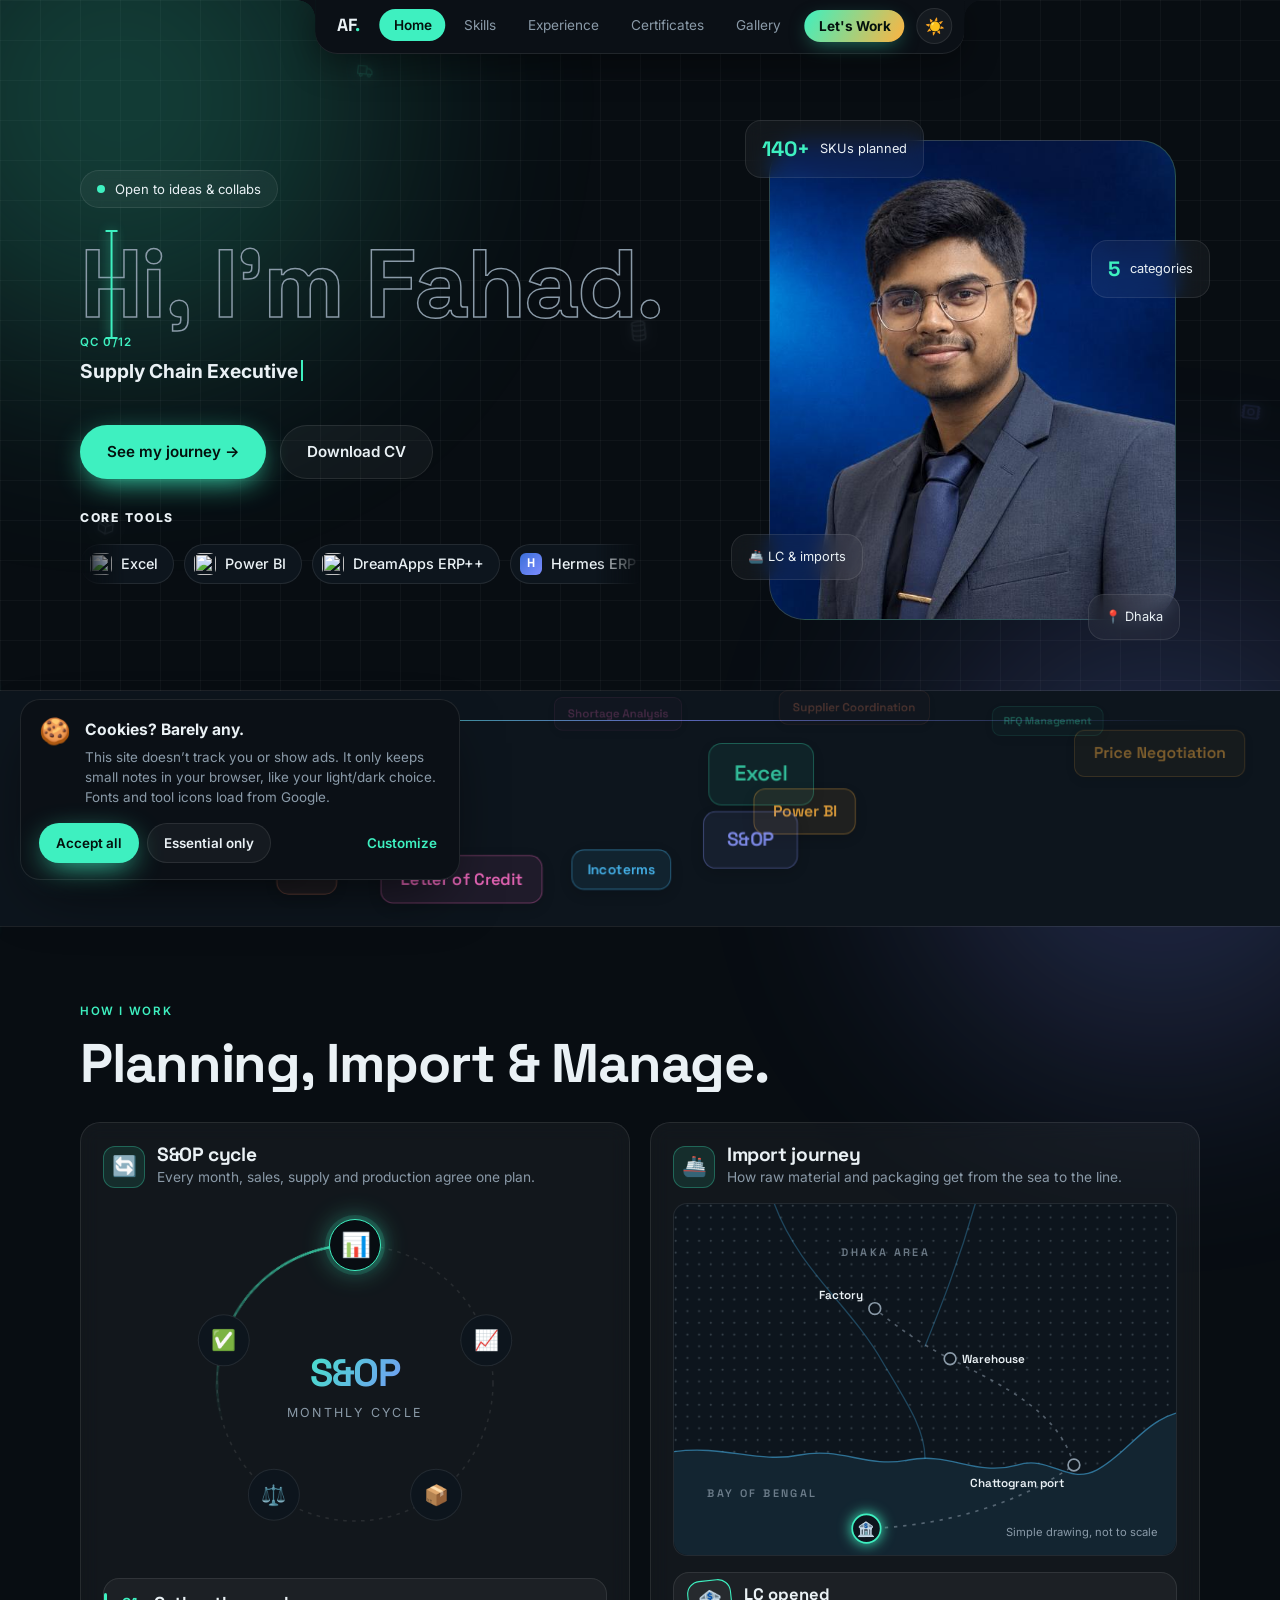
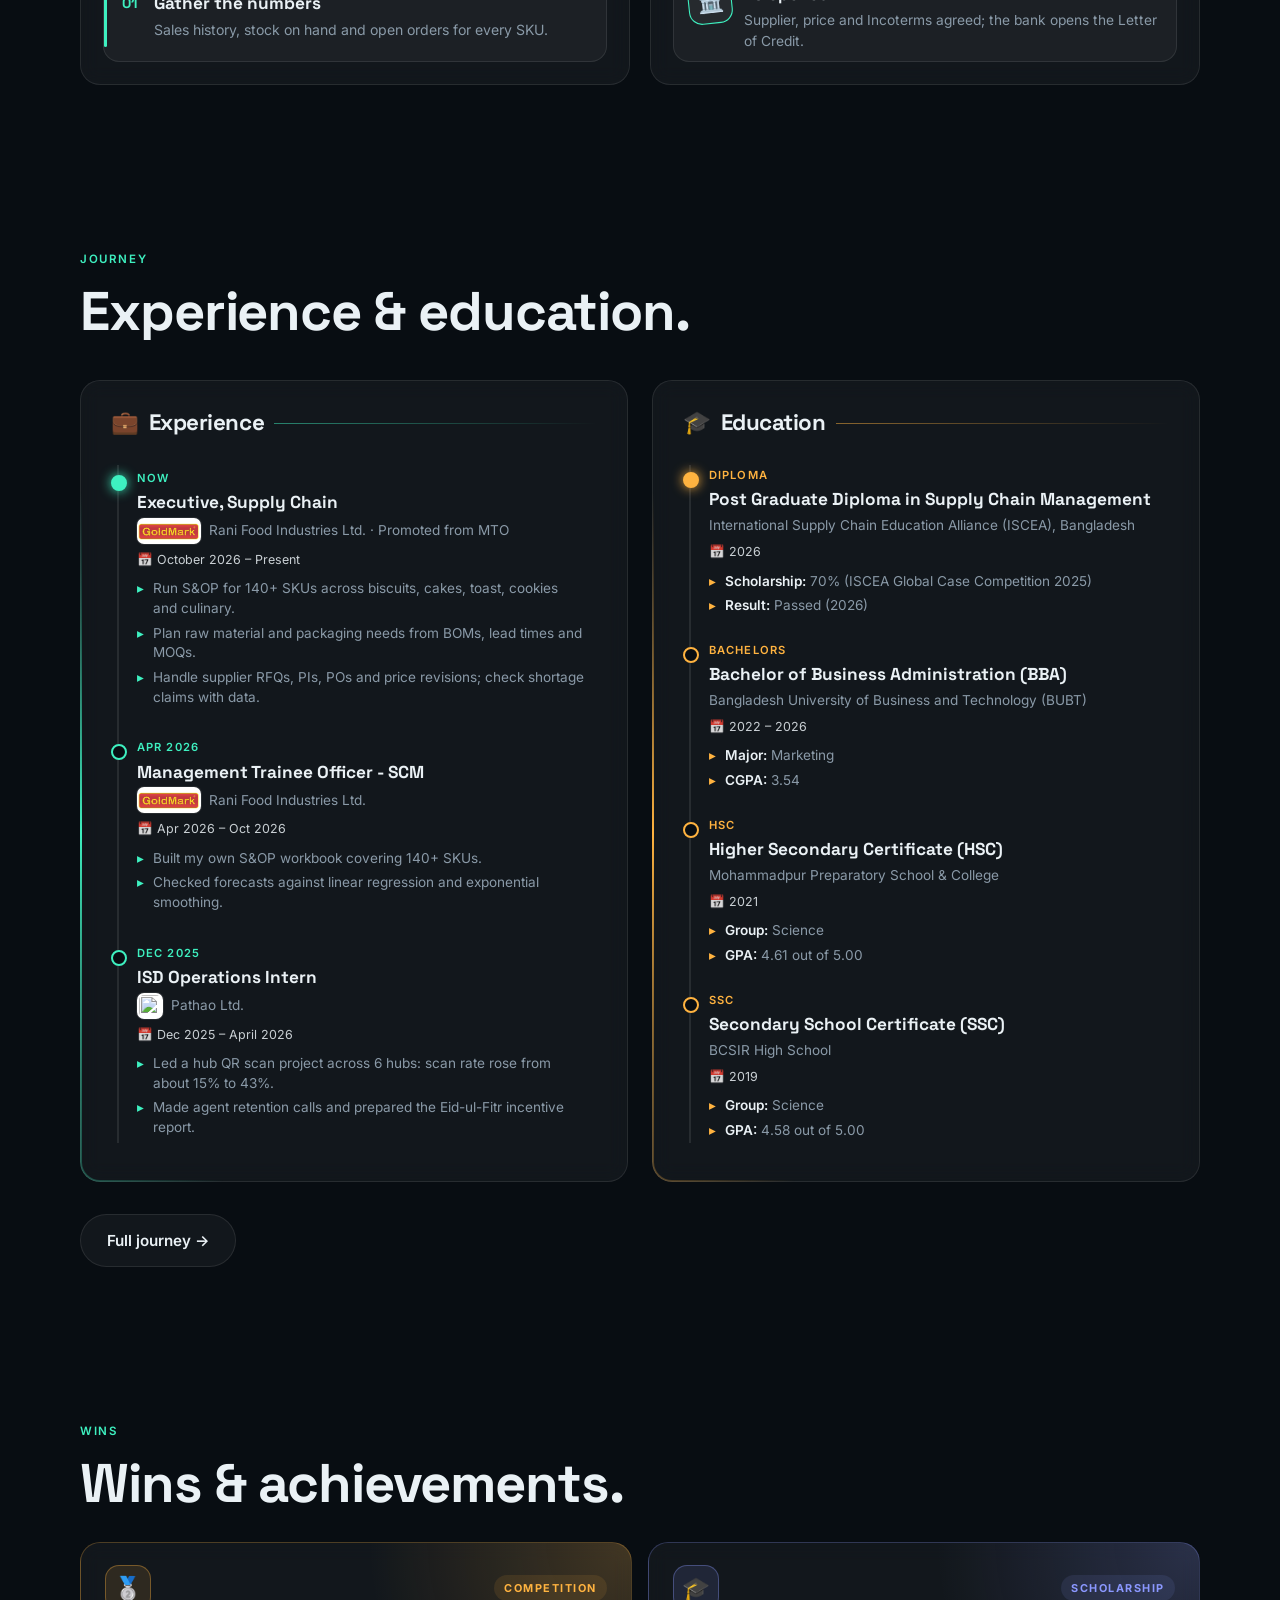
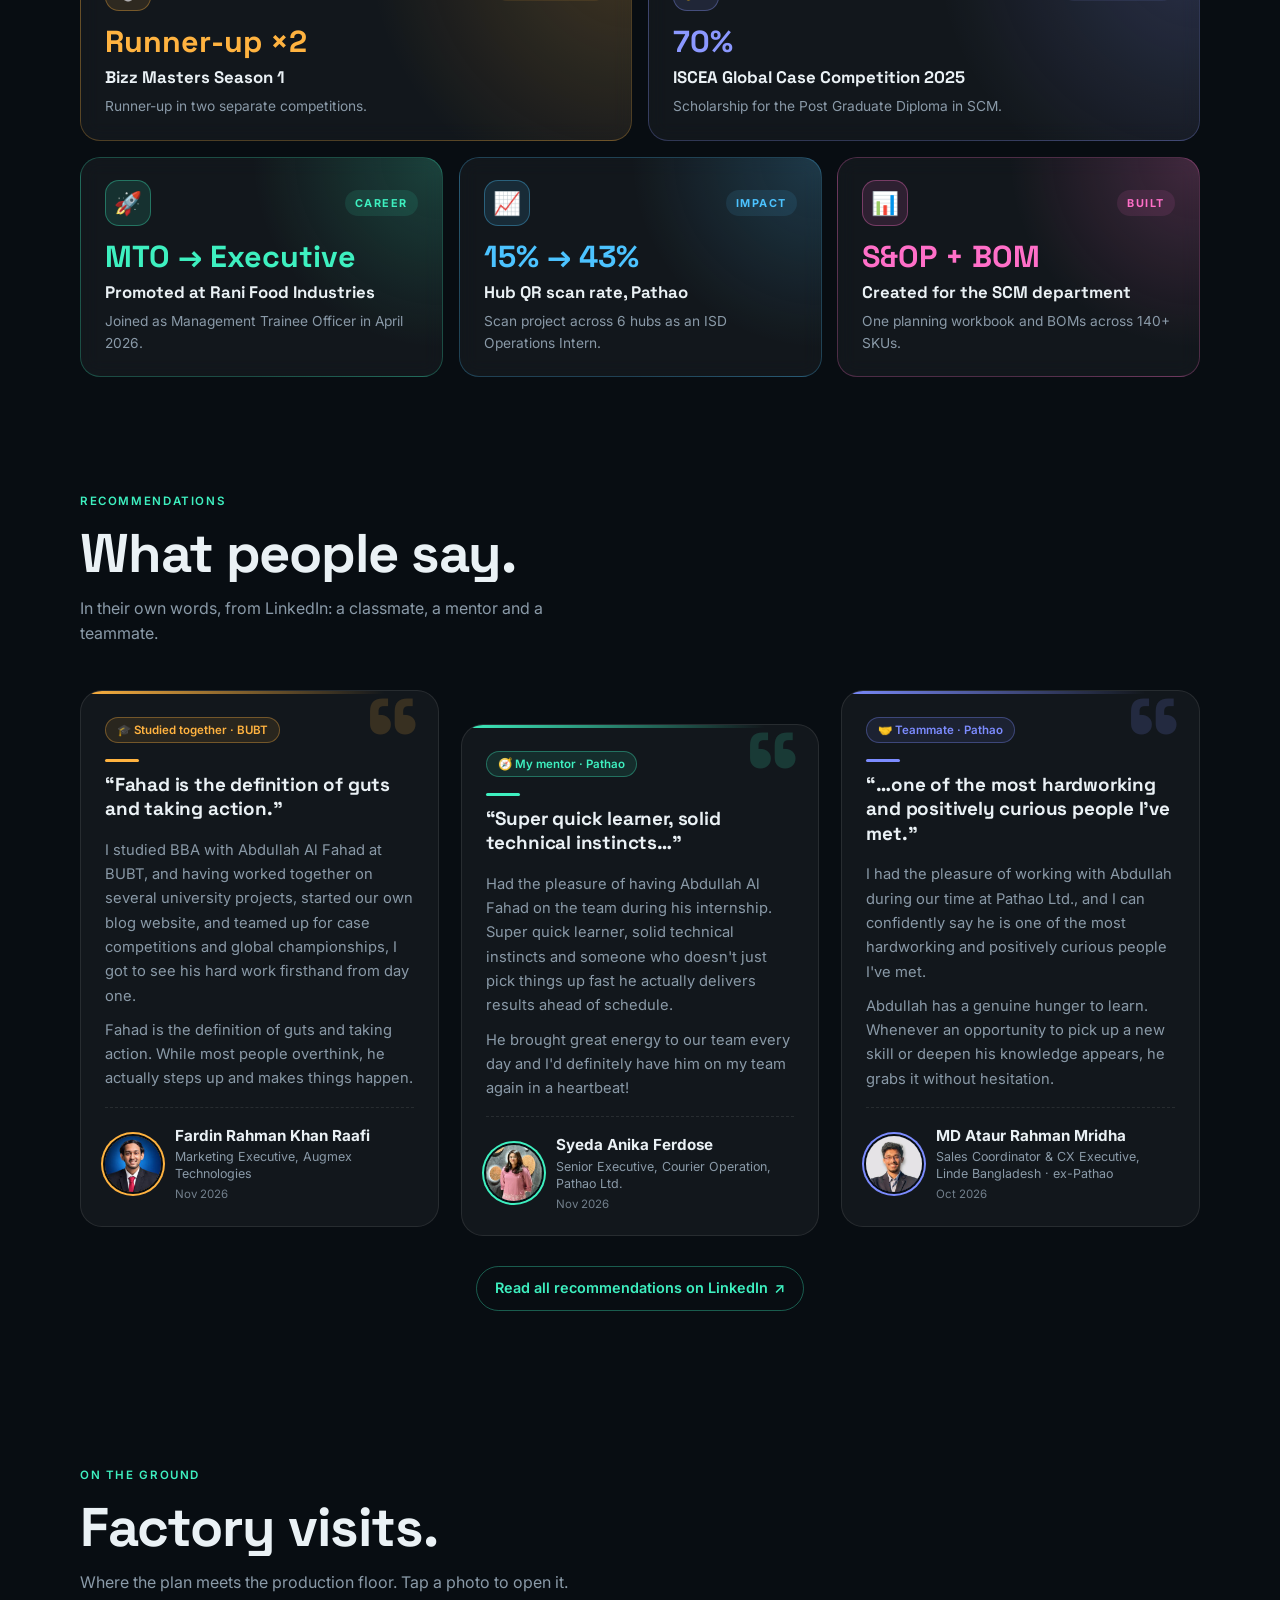
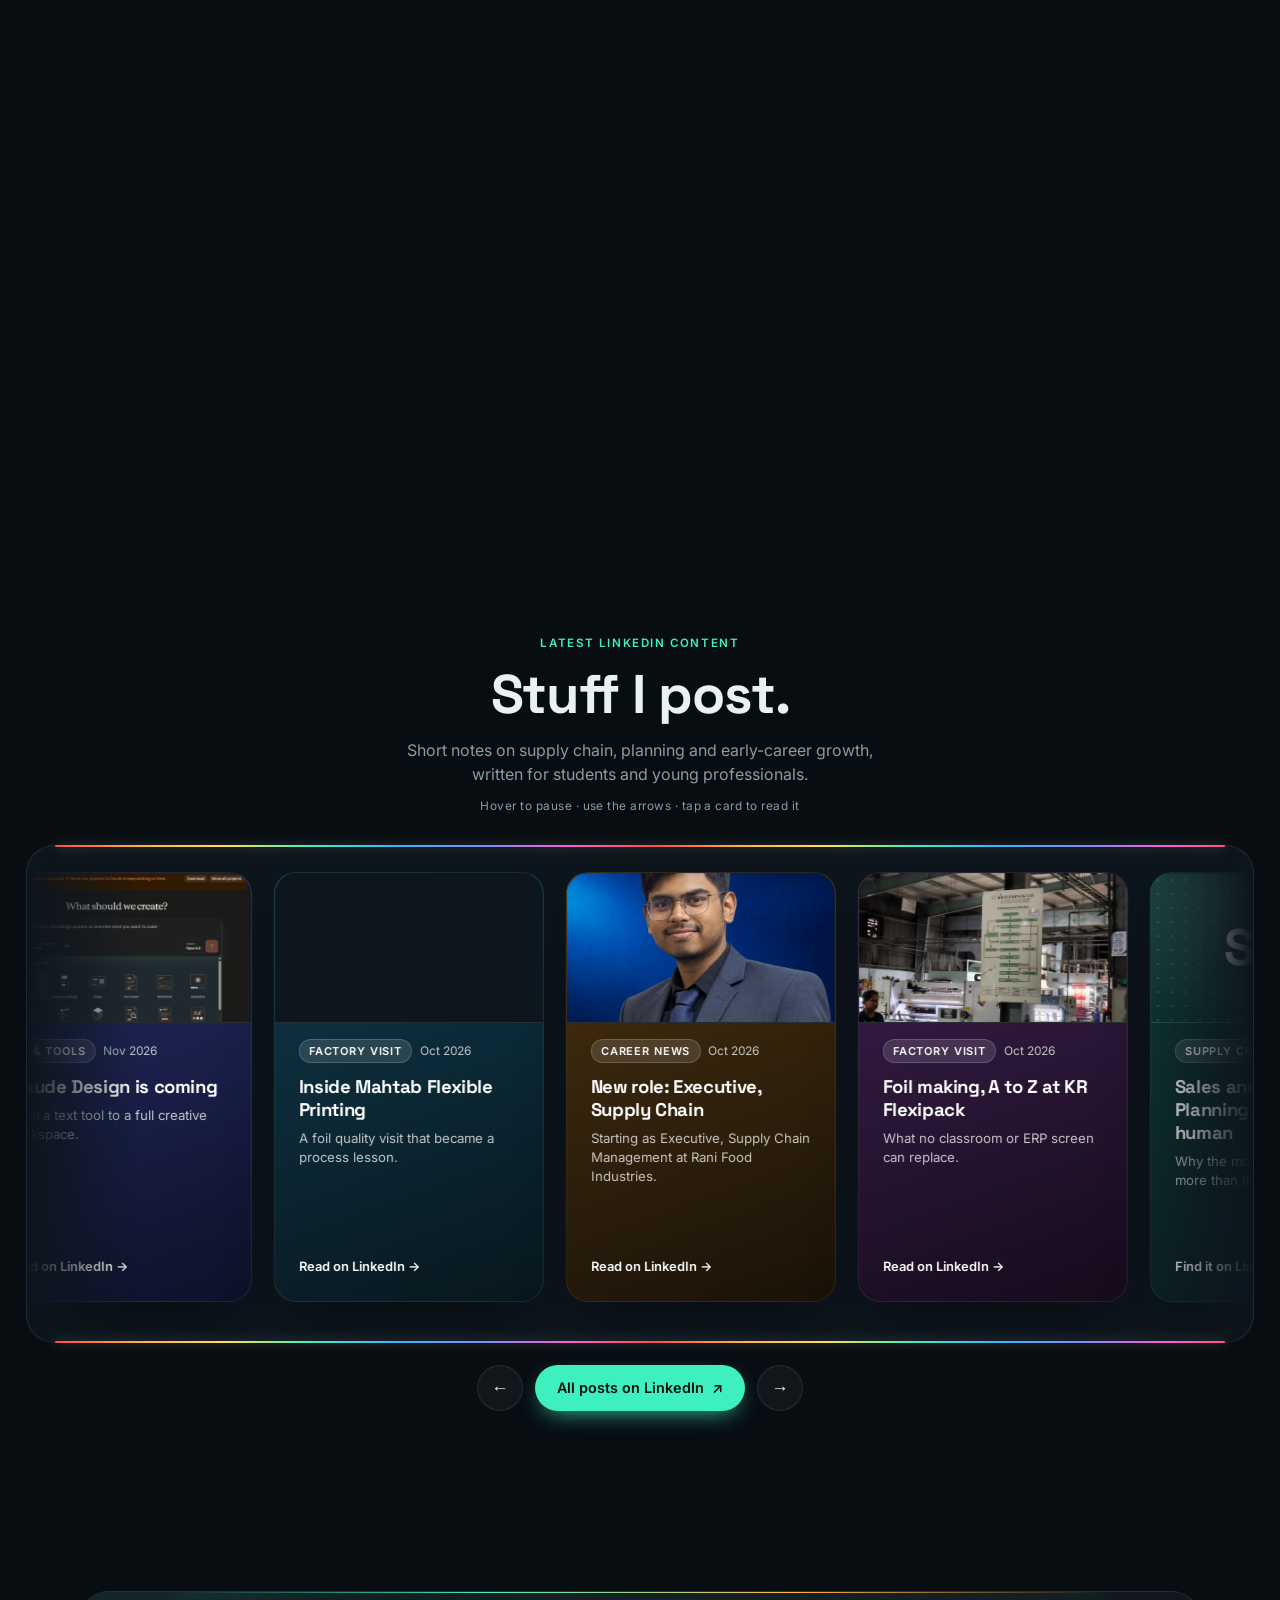
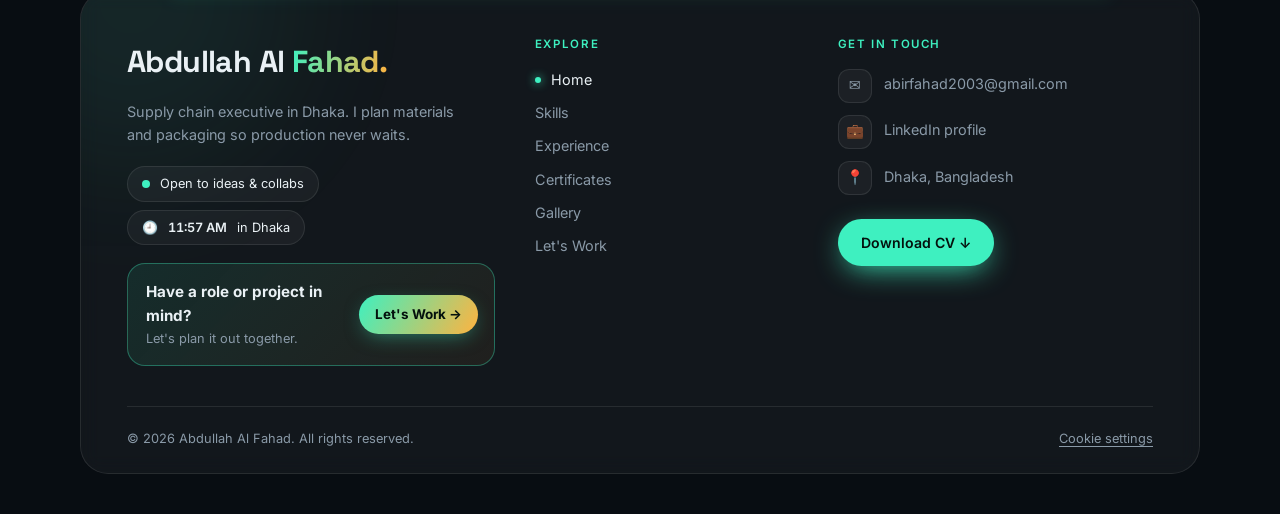
==== index.html @ 71486689 "Recommendations: key line as a pull-quote instead of a marker highlight Co-Authored-By: Claude Opus " ====
<!DOCTYPE html>
<html lang="en">
<head>
<meta charset="UTF-8">
<meta name="viewport" content="width=device-width, initial-scale=1">
<meta name="theme-color" content="#080d12">
<title>Abdullah Al Fahad · Supply Chain Portfolio</title>
<!-- LINK PREVIEW: the text and picture shown when this page is shared on
     LinkedIn, WhatsApp, Facebook or Google. Words are in content.md.
     CHECK: once the site is live, change "images/headshot.jpg" in og:image
     to the full address, e.g. https://your-site-address/images/headshot.jpg
     (LinkedIn needs the full address to show the picture). -->
<meta name="description" content="Abdullah Al Fahad, Supply Chain Executive at Rani Food Industries, Dhaka. S&amp;OP, demand and packaging planning across 140+ SKUs.">
<meta property="og:type" content="website">
<meta property="og:title" content="Abdullah Al Fahad · Supply Chain Portfolio">
<meta property="og:description" content="Abdullah Al Fahad, Supply Chain Executive at Rani Food Industries, Dhaka. S&amp;OP, demand and packaging planning across 140+ SKUs.">
<meta property="og:image" content="images/headshot.jpg">
<meta property="og:image:alt" content="Abdullah Al Fahad in a dark suit and blue tie.">
<meta name="twitter:card" content="summary">
<link rel="preconnect" href="https://fonts.googleapis.com">
<link rel="preconnect" href="https://fonts.gstatic.com" crossorigin>
<link href="https://fonts.googleapis.com/css2?family=Inter:wght@400;500;600&family=Space+Grotesk:wght@500;700&display=swap" rel="stylesheet">
<link rel="icon" href="favicon.ico?v=2" sizes="16x16 32x32 48x48">
<link rel="stylesheet" href="css/style.css">
<!-- use the saved light/dark choice straight away (before the page draws) -->
<script>try{var t=localStorage.getItem('theme');if(t)document.documentElement.setAttribute('data-theme',t);if(sessionStorage.getItem('ldSeen'))document.documentElement.classList.add('ld-seen')}catch(e){}</script>
<!-- FOR GOOGLE: who this site is about (facts from content.md). When the
     domain is known, tools/set-domain.py adds the site address here too. -->
<script type="application/ld+json">
{"@context":"https://schema.org","@type":"Person","name":"Abdullah Al Fahad",
 "jobTitle":"Executive, Supply Chain Management",
 "worksFor":{"@type":"Organization","name":"Rani Food Industries Ltd."},
 "address":{"@type":"PostalAddress","addressLocality":"Dhaka","addressCountry":"BD"},
 "alumniOf":[{"@type":"CollegeOrUniversity","name":"Bangladesh University of Business and Technology (BUBT)"},{"@type":"Organization","name":"ISCEA Bangladesh"}],
 "knowsAbout":["S&OP","Demand planning","Raw material and packaging planning","Import and LC","Excel","Power BI"],
 "sameAs":["https://www.linkedin.com/in/abdullah-al-fahad1"]}
</script>
</head>
<body>
<!-- LOADING SCREEN: your icon blinking inside a spinning ring; fades out
     once the page has loaded (js/main.js part 25) -->
<div class="loader" aria-hidden="true"><span class="ld-ring"></span><img class="ld-icon" src="favicon.ico?v=2" alt="" width="48" height="48"></div>
<div class="progress"></div>

<!-- ===== FLOATING PILL NAV (same on every page) ===== -->
<nav class="nav">
  <a class="logo" href="index.html">AF<span>.</span></a>
  <div class="links" id="navLinks">
      <a class="link active" href="index.html">Home</a>
      <a class="link" href="skills.html">Skills</a>
      <a class="link" href="experience.html">Experience</a>
      <a class="link" href="certificates.html">Certificates</a>
      <a class="link" href="gallery.html">Gallery</a>
      <a class="link cta" href="contact.html">Let's Work</a>
  </div>
  <!-- phones only: the "Let's Work" button stays in the bar, the other pages
       open from the menu icon (js part 2) -->
  <a class="nav-cta" href="contact.html">Let's Work</a>
  <button class="theme-btn" aria-label="Toggle theme">☀️</button>
  <button class="menu-btn" type="button" aria-label="Open menu" aria-expanded="false" aria-controls="navLinks"><span></span><span></span><span></span></button>
</nav>


<!-- ===== HERO ===== -->
<header class="hero">
  <div class="wrap grid">
    <div>
      <!-- STATUS PILL: the line inside changes every 3.5 seconds (js/main.js part 22).
           Edit the lines in data-lines, separated by | -->
      <div class="hello glass reveal" data-lines="Open to chats, Tea, &amp; ideas|Forecasts Demand, can’t forecast traffic|Say hi, I reply faster than suppliers"><span class="dot"></span><span class="hello-text">Open to ideas &amp; collabs</span></div>
      <h1 class="reveal d1" data-anim="qc">Hi, I'm <span class="grad">Fahad.</span></h1>
      <p class="role reveal d2"><b id="typed"></b><span class="cursor"></span></p>
      <div class="btns reveal d3">
        <a class="btn primary" href="experience.html">See my journey →</a>
        <!-- Download CV: put your CV in the site folder named cv.pdf -->
        <a class="btn" href="cv.pdf" download>Download CV</a>
      </div>
      <!-- CORE TOOLS: the software you use most, sliding sideways (pauses on hover).
           Icons come from Google's free icon service (needs internet).
           Hermes ERP has a small "H" badge (.tool-mark) until a logo is added.
           Hovering slows the strip down (js/main.js part 16); it never stops.
           To add a tool: copy one <span class="tool"> line into BOTH lists and
           change the name and the domain= part (the tool's website). -->
      <div class="core-tools reveal d4">
        <span class="core-label">Core tools</span>
        <div class="tools-strip">
          <div class="tools-track">
            <div class="tools-set">
              <span class="tool"><img src="https://www.google.com/s2/favicons?domain=excel.cloud.microsoft&amp;sz=128" alt="" width="22" height="22">Excel</span>
              <span class="tool"><img src="https://www.google.com/s2/favicons?domain=powerbi.com&amp;sz=128" alt="" width="22" height="22">Power BI</span>
              <span class="tool"><img src="https://www.google.com/s2/favicons?domain=dreamapps.com&amp;sz=128" alt="" width="22" height="22">DreamApps ERP++</span>
              <span class="tool"><span class="tool-mark" aria-hidden="true">H</span>Hermes ERP</span>
              <span class="tool"><img src="https://www.google.com/s2/favicons?domain=microsoft365.com&amp;sz=128" alt="" width="22" height="22">MS Office Suite</span>
              <span class="tool"><img src="https://www.gstatic.com/images/branding/product/2x/sheets_2020q4_48dp.png" alt="" width="22" height="22">Google Sheets</span>
              <span class="tool"><img src="https://www.google.com/s2/favicons?domain=claude.ai&amp;sz=128" alt="" width="22" height="22">Claude</span>
              <span class="tool"><img src="https://www.google.com/s2/favicons?domain=gemini.google.com&amp;sz=128" alt="" width="22" height="22">Gemini</span>
              <span class="tool"><img src="https://www.google.com/s2/favicons?domain=canva.com&amp;sz=128" alt="" width="22" height="22">Canva</span>
            </div>
            <div class="tools-set" aria-hidden="true">
              <span class="tool"><img src="https://www.google.com/s2/favicons?domain=excel.cloud.microsoft&amp;sz=128" alt="" width="22" height="22">Excel</span>
              <span class="tool"><img src="https://www.google.com/s2/favicons?domain=powerbi.com&amp;sz=128" alt="" width="22" height="22">Power BI</span>
              <span class="tool"><img src="https://www.google.com/s2/favicons?domain=dreamapps.com&amp;sz=128" alt="" width="22" height="22">DreamApps ERP++</span>
              <span class="tool"><span class="tool-mark" aria-hidden="true">H</span>Hermes ERP</span>
              <span class="tool"><img src="https://www.google.com/s2/favicons?domain=microsoft365.com&amp;sz=128" alt="" width="22" height="22">MS Office Suite</span>
              <span class="tool"><img src="https://www.gstatic.com/images/branding/product/2x/sheets_2020q4_48dp.png" alt="" width="22" height="22">Google Sheets</span>
              <span class="tool"><img src="https://www.google.com/s2/favicons?domain=claude.ai&amp;sz=128" alt="" width="22" height="22">Claude</span>
              <span class="tool"><img src="https://www.google.com/s2/favicons?domain=gemini.google.com&amp;sz=128" alt="" width="22" height="22">Gemini</span>
              <span class="tool"><img src="https://www.google.com/s2/favicons?domain=canva.com&amp;sz=128" alt="" width="22" height="22">Canva</span>
            </div>
          </div>
        </div>
      </div>
    </div>
    <!-- avatar + floating stat chips -->
    <div class="avatar-stage reveal d2">
      <div class="avatar">
        <!-- Your photo (images/headshot.jpg). To change it, replace that file. -->
        <img class="avatar-photo" src="images/headshot.jpg" alt="Abdullah Al Fahad in a dark suit and blue tie." width="640" height="640" fetchpriority="high" decoding="async">
      </div>
      <div class="chip glass c1"><strong>140+</strong> SKUs planned</div>
      <div class="chip glass c2"><strong>5</strong> categories</div>
      <div class="chip glass c3">🚢 LC &amp; imports</div>
      <div class="chip glass c4">📍 Dhaka</div>
    </div>
  </div>
</header>

<!-- ===== CORE STACK (tools & know-how) =====
     A "Core stack" heading, then tags in mixed sizes at slightly uneven
     heights that float gently, each in its own colour. Hover a tag: it pops,
     tilts and fills with that colour. The two .beam lines are the section's top and bottom borders:
     a mint light with a small glowing circle at its head runs across the full
     page width, rests, and repeats (pure CSS, see css/style.css).
     To add a tag: copy one <li> line. Change the words, the size (s-sm, s-md,
     s-lg, s-xl), --y (how far up or down it sits) and the colour
     (c-mint, c-amber, c-violet, c-sky, c-pink, c-coral). -->
<div class="beam" style="--beam-delay:0s" aria-hidden="true"></div>
<section class="stack-sec" aria-labelledby="stack-title">
  <div class="wrap">
    <div class="stack-head reveal">
      <h2 class="stack-title" id="stack-title">Core competencies</h2>
      <span class="stack-line" aria-hidden="true"></span>
    </div>
    <ul class="stack-cloud reveal d1">
      <li class="stack-item" style="--y:-6px;--i:0"><span class="stack-tag s-xl c-mint">Excel</span></li>
      <li class="stack-item" style="--y:8px;--i:1"><span class="stack-tag s-md c-amber">Power BI</span></li>
      <li class="stack-item" style="--y:-10px;--i:2"><span class="stack-tag s-lg c-violet">S&amp;OP</span></li>
      <li class="stack-item" style="--y:6px;--i:3"><span class="stack-tag s-sm c-sky">Incoterms</span></li>
      <li class="stack-item" style="--y:-4px;--i:4"><span class="stack-tag s-md c-pink">Letter of Credit</span></li>
      <li class="stack-item" style="--y:10px;--i:5"><span class="stack-tag s-sm c-coral">BOM</span></li>
      <li class="stack-item" style="--y:-8px;--i:6"><span class="stack-tag s-lg c-mint">Demand Planning</span></li>
      <li class="stack-item" style="--y:4px;--i:7"><span class="stack-tag s-md c-amber">Claude</span></li>
      <li class="stack-item" style="--y:-6px;--i:8"><span class="stack-tag s-sm c-violet">ERP</span></li>
      <li class="stack-item" style="--y:6px;--i:9"><span class="stack-tag s-lg c-sky">Data Analysis</span></li>
      <li class="stack-item" style="--y:-8px;--i:10"><span class="stack-tag s-md c-pink">Shortage Analysis</span></li>
      <li class="stack-item" style="--y:8px;--i:11"><span class="stack-tag s-md c-coral">Supplier Coordination</span></li>
      <li class="stack-item" style="--y:-4px;--i:12"><span class="stack-tag s-sm c-mint">RFQ Management</span></li>
      <li class="stack-item" style="--y:4px;--i:13"><span class="stack-tag s-lg c-amber">Price Negotiation</span></li>
    </ul>
  </div>
</section>
<div class="beam" style="--beam-delay:3.5s" aria-hidden="true"></div>

<!-- ===== HOW I WORK: two cards side by side (stacked on phones) =====
     Left card: the monthly S&OP cycle. A dot travels round the ring and the
     step it reaches is shown in the caption under it (js/main.js part 18).
     Hover or tap a step on the ring to stop on it.
     Right card: the import journey, a simple drawing (not to scale). A cargo
     marker travels sea -> port -> road; the caption shows the current step
     (js/main.js part 19). Only the current step's words are shown, so the
     section stays short. Change the words in the <li> lines. -->
<section class="work-sec">
  <div class="wrap">
    <span class="tag reveal">How I work</span>
    <h2 class="title reveal d1" data-anim="sheen">Planning, Import & Manage.</h2>
    <!-- TABS (phones and tablets only): show one card at a time (js/main.js part 20) -->
    <div class="ws-tabs reveal d2" role="tablist" aria-label="How I work">
      <button class="ws-tab on" type="button" role="tab" data-show="cycle" aria-selected="true"><span aria-hidden="true">🔄</span> S&amp;OP cycle</button>
      <button class="ws-tab" type="button" role="tab" data-show="import" aria-selected="false" tabindex="-1"><span aria-hidden="true">🚢</span> Import journey</button>
    </div>
    <div class="ws-grid reveal d2" data-show="cycle">

      <!-- CARD 1: the monthly S&OP cycle -->
      <article class="ws-card glass" data-card="cycle">
        <div class="ws-head">
          <span class="ws-badge" aria-hidden="true">🔄</span>
          <div><h3>S&amp;OP cycle</h3><p>Every month, sales, supply and production agree one plan.</p></div>
        </div>
        <div class="cycle">
          <div class="cyc-ring">
            <svg class="cyc-track" viewBox="0 0 100 100" aria-hidden="true"><circle cx="50" cy="50" r="46"/></svg>
            <div class="cyc-orbit" aria-hidden="true"><span class="cyc-dot"></span></div>
            <div class="cyc-center" aria-hidden="true"><span class="cyc-big">S&amp;OP</span><span class="cyc-small">monthly cycle</span></div>
            <button class="cyc-node" type="button" style="--a:0deg" data-step="0" aria-label="Step 1: Gather the numbers"><span aria-hidden="true">📊</span></button>
            <button class="cyc-node" type="button" style="--a:72deg" data-step="1" aria-label="Step 2: Demand review"><span aria-hidden="true">📈</span></button>
            <button class="cyc-node" type="button" style="--a:144deg" data-step="2" aria-label="Step 3: Supply review"><span aria-hidden="true">📦</span></button>
            <button class="cyc-node" type="button" style="--a:216deg" data-step="3" aria-label="Step 4: Balance the gaps"><span aria-hidden="true">⚖️</span></button>
            <button class="cyc-node" type="button" style="--a:288deg" data-step="4" aria-label="Step 5: Agree the plan"><span aria-hidden="true">✅</span></button>
          </div>
          <ol class="cyc-list ws-cap" aria-live="off">
            <li class="cyc-step" data-step="0"><span class="cyc-num">01</span><div><strong>Gather the numbers</strong><p>Sales history, stock on hand and open orders for every SKU.</p></div></li>
            <li class="cyc-step" data-step="1"><span class="cyc-num">02</span><div><strong>Demand review</strong><p>Check the forecast against linear regression and exponential smoothing.</p></div></li>
            <li class="cyc-step" data-step="2"><span class="cyc-num">03</span><div><strong>Supply review</strong><p>Turn demand into raw material and packaging needs from the BOMs, with lead times and MOQs.</p></div></li>
            <li class="cyc-step" data-step="3"><span class="cyc-num">04</span><div><strong>Balance the gaps</strong><p>Spot shortages early and line up suppliers with RFQs.</p></div></li>
            <li class="cyc-step" data-step="4"><span class="cyc-num">05</span><div><strong>Agree the plan</strong><p>One plan everyone follows, then POs go out.</p></div></li>
          </ol>
        </div>
      </article>

      <!-- CARD 2: the import journey -->
      <article class="ws-card glass" data-card="import">
        <div class="ws-head">
          <span class="ws-badge" aria-hidden="true">🚢</span>
          <div><h3>Import journey</h3><p>How raw material and packaging get from the sea to the line.</p></div>
        </div>
        <div class="imp">
          <div class="imp-map">
            <svg viewBox="0 0 600 420" role="img" aria-label="Simple drawing of an import route: ship from the Bay of Bengal to Chattogram port, then by truck to the warehouse and the factory.">
              <defs>
                <pattern id="imp-dots" width="14" height="14" patternUnits="userSpaceOnUse"><circle cx="2" cy="2" r="1.2" class="imp-dotfill"/></pattern>
              </defs>
              <!-- land (dotted), sea and coastline -->
              <path class="imp-land" d="M0 0 H600 V250 C560 262 540 300 505 318 C470 336 450 300 410 312 C360 326 330 296 280 306 C230 316 200 290 150 300 C100 310 60 288 0 296 Z"/>
              <path class="imp-sea" d="M0 296 C60 288 100 310 150 300 C200 290 230 316 280 306 C330 296 360 326 410 312 C450 300 470 336 505 318 C540 300 560 262 600 250 V420 H0 Z"/>
              <path class="imp-coast" d="M0 296 C60 288 100 310 150 300 C200 290 230 316 280 306 C330 296 360 326 410 312 C450 300 470 336 505 318 C540 300 560 262 600 250"/>
              <!-- faint rivers -->
              <path class="imp-river" d="M120 0 C150 80 210 120 250 190 C280 240 300 270 300 304"/>
              <path class="imp-river" d="M360 0 C340 70 320 120 300 170"/>
              <!-- map labels -->
              <text class="imp-region" x="40" y="350">Bay of Bengal</text>
              <text class="imp-region" x="200" y="62">Dhaka area</text>
              <!-- the route: faint full route, then the bright "done" part drawn on top -->
              <path id="imp-sea-leg" class="imp-route sea" d="M230 388 C320 385 410 360 478 312"/>
              <path id="imp-road-leg" class="imp-route road" d="M478 312 C460 250 400 220 330 185 C300 170 270 150 240 125"/>
              <path class="imp-done sea" d="M230 388 C320 385 410 360 478 312"/>
              <path class="imp-done road" d="M478 312 C460 250 400 220 330 185 C300 170 270 150 240 125"/>
              <!-- places -->
              <g class="imp-pin" data-pin="2" transform="translate(478 312)"><circle r="7"/><text x="-12" y="26" text-anchor="end">Chattogram port</text></g>
              <g class="imp-pin" data-pin="3" transform="translate(330 185)"><circle r="7"/><text x="14" y="5">Warehouse</text></g>
              <g class="imp-pin" data-pin="4" transform="translate(240 125)"><circle r="7"/><text x="-14" y="-12" text-anchor="end">Factory</text></g>
              <!-- the moving cargo marker -->
              <g class="imp-cargo" transform="translate(240 125)"><circle r="17"/><text class="imp-emoji" text-anchor="middle" y="6">🏭</text></g>
            </svg>
            <span class="imp-note">Simple drawing, not to scale</span>
          </div>
          <ol class="legs ws-cap" aria-live="off">
            <li class="leg" data-leg="0"><span class="leg-icon" aria-hidden="true">🏦</span><div><strong>LC opened</strong><p>Supplier, price and Incoterms agreed; the bank opens the Letter of Credit.</p></div></li>
            <li class="leg" data-leg="1"><span class="leg-icon" aria-hidden="true">🚢</span><div><strong>At sea</strong><p>Goods are shipped and the Bill of Lading (B/L) is issued.</p></div></li>
            <li class="leg" data-leg="2"><span class="leg-icon" aria-hidden="true">⚓</span><div><strong>Chattogram port</strong><p>Customs clearance, with an eye on demurrage days.</p></div></li>
            <li class="leg" data-leg="3"><span class="leg-icon" aria-hidden="true">🚚</span><div><strong>On the road</strong><p>Trucks bring the goods to the warehouse.</p></div></li>
            <li class="leg" data-leg="4"><span class="leg-icon" aria-hidden="true">🏭</span><div><strong>Into production</strong><p>Material is ready on the line, on time.</p></div></li>
          </ol>
        </div>
      </article>

    </div>
  </div>
</section>

<!-- ===== EXPERIENCE & EDUCATION (two glowing panels) =====
     Left panel: work (mint). Right panel: education (amber).
     A band of light keeps travelling around each panel's border; on hover the
     panel lifts and glows brighter, and the row under the mouse slides over.
     To add an entry: copy one <li class="xp-row"> block and change the words.
     DATES: each row has a 📅 line. Dates with a dashed outline (class="ph-date")
     are placeholders: type the real date in and remove class="ph-date".
     Under each entry: 2-3 bullet points (work: what you do there; education:
     Major/Group and grade). Grades shown with a dashed outline are
     placeholders: type the real one in and remove class="ph-date".
     The full timeline with filters is on experience.html. -->
<section class="xp">
  <div class="wrap">
    <span class="tag reveal">Journey</span>
    <h2 class="title reveal d1" data-anim="sheen">Experience &amp; education.</h2>
    <div class="xp-grid reveal d2">

      <!-- EXPERIENCE PANEL (newest first) -->
      <div class="xp-panel work glass">
        <h3 class="xp-head"><span aria-hidden="true">💼</span> Experience</h3>
        <ol class="xp-list">
          <li class="xp-row">
            <span class="xp-when">Now</span>
            <strong>Executive, Supply Chain</strong>
            <span class="xp-where"><img class="co-logo wide" src="img/logos/goldmark.png" alt="" width="64" height="26">Rani Food Industries Ltd. · Promoted from MTO</span>
            <span class="xp-date">📅 October 2026 – Present</span>
            <ul class="pts">
              <li>Run S&amp;OP for 140+ SKUs across biscuits, cakes, toast, cookies and culinary.</li>
              <li>Plan raw material and packaging needs from BOMs, lead times and MOQs.</li>
              <li>Handle supplier RFQs, PIs, POs and price revisions; check shortage claims with data.</li>
            </ul>
          </li>
          <li class="xp-row">
            <span class="xp-when">Apr 2026</span>
            <strong>Management Trainee Officer - SCM</strong>
            <span class="xp-where"><img class="co-logo wide" src="img/logos/goldmark.png" alt="" width="64" height="26">Rani Food Industries Ltd.</span>
            <span class="xp-date">📅 Apr 2026 – Oct 2026</span>
            <ul class="pts">
              <li>Built my own S&amp;OP workbook covering 140+ SKUs.</li>
              <li>Checked forecasts against linear regression and exponential smoothing.</li>
            </ul>
          </li>
          <li class="xp-row">
            <span class="xp-when">Dec 2025</span>
            <strong>ISD Operations Intern</strong>
            <span class="xp-where"><img class="co-logo" src="https://www.google.com/s2/favicons?domain=pathao.com&amp;sz=128" alt="" width="26" height="26">Pathao Ltd.</span>
            <span class="xp-date">📅 Dec 2025 – April 2026</span>
            <ul class="pts">
              <li>Led a hub QR scan project across 6 hubs: scan rate rose from about 15% to 43%.</li>
              <li>Made agent retention calls and prepared the Eid-ul-Fitr incentive report.</li>
            </ul>
          </li>
        </ol>
      </div>

      <!-- EDUCATION PANEL (newest first) -->
      <div class="xp-panel edu glass">
        <h3 class="xp-head"><span aria-hidden="true">🎓</span> Education</h3>
        <ol class="xp-list">
          <li class="xp-row">
            <span class="xp-when">Diploma</span>
            <strong>Post Graduate Diploma in Supply Chain Management</strong>
            <span class="xp-where">International Supply Chain Education Alliance (ISCEA), Bangladesh</span>
            <span class="xp-date">📅 2026</span>
            <ul class="pts">
              <li><b>Scholarship:</b> 70% (ISCEA Global Case Competition 2025)</li>
              <li><b>Result:</b> Passed (2026)</li>
            </ul>
          </li>
          <li class="xp-row">
            <span class="xp-when">Bachelors</span>
            <strong>Bachelor of Business Administration (BBA)</strong>
            <span class="xp-where">Bangladesh University of Business and Technology (BUBT)</span>
            <span class="xp-date">📅 2022 – 2026</span>
            <ul class="pts">
              <li><b>Major:</b> Marketing</li>
              <li><b>CGPA:</b> 3.54</li>
            </ul>
          </li>
          <li class="xp-row">
            <span class="xp-when">HSC</span>
            <strong>Higher Secondary Certificate (HSC)</strong>
            <span class="xp-where">Mohammadpur Preparatory School &amp; College</span>
            <span class="xp-date">📅 2021</span>
            <ul class="pts">
              <li><b>Group:</b> Science</li>
              <li><b>GPA:</b> 4.61 out of 5.00</li>
            </ul>
          </li>
          <li class="xp-row">
            <span class="xp-when">SSC</span>
            <strong>Secondary School Certificate (SSC)</strong>
            <span class="xp-where">BCSIR High School</span>
            <span class="xp-date">📅 2019</span>
            <ul class="pts">
              <li><b>Group:</b> Science</li>
              <li><b>GPA:</b> 4.58 out of 5.00</li>
            </ul>
          </li>
        </ol>
      </div>
    </div>
    <p class="reveal" style="margin-top:32px"><a class="btn" href="experience.html">Full journey →</a></p>
  </div>
</section>


<!-- ===== WINS & ACHIEVEMENTS =====
     A grid of 5 cards on computers: 2 wide on top, 3 below.
     (Leadership & volunteering cards live on certificates.html, "Highlights".)
     Each card has its own colour (c-amber, c-violet, c-mint, c-sky, c-pink,
     c-coral), a big headline, and a shine that sweeps across now and then.
     Hover: colour slowly fills the card in a growing circle from where the
     mouse came in, and the card tilts a little toward the mouse (js part 21).
     To add one: copy an <li class="award ..."> block and change the words.
     Only add real wins (no made-up numbers). -->
<section class="awards">
  <div class="wrap">
    <span class="tag reveal">Wins</span>
    <h2 class="title reveal d1" data-anim="pop">Wins &amp; achievements.</h2>
    <ul class="award-grid reveal d2">
      <li class="award glass c-amber" style="--d:0.0s">
        <div class="award-top"><span class="award-icon" aria-hidden="true">🥈</span><span class="award-kind">Competition</span></div>
        <span class="award-stat">Runner-up ×2</span>
        <strong class="award-title">Bizz Masters Season 1</strong>
        <span class="award-sub">Runner-up in two separate competitions.</span>
      </li>
      <li class="award glass c-violet" style="--d:1.3s">
        <div class="award-top"><span class="award-icon" aria-hidden="true">🎓</span><span class="award-kind">Scholarship</span></div>
        <span class="award-stat">70%</span>
        <strong class="award-title">ISCEA Global Case Competition 2025</strong>
        <span class="award-sub">Scholarship for the Post Graduate Diploma in SCM.</span>
      </li>
      <li class="award glass c-mint" style="--d:2.6s">
        <div class="award-top"><span class="award-icon" aria-hidden="true">🚀</span><span class="award-kind">Career</span></div>
        <span class="award-stat">MTO → Executive</span>
        <strong class="award-title">Promoted at Rani Food Industries</strong>
        <span class="award-sub">Joined as Management Trainee Officer in April 2026.</span>
      </li>
      <li class="award glass c-sky" style="--d:3.9s">
        <div class="award-top"><span class="award-icon" aria-hidden="true">📈</span><span class="award-kind">Impact</span></div>
        <span class="award-stat">15% → 43%</span>
        <strong class="award-title">Hub QR scan rate, Pathao</strong>
        <span class="award-sub">Scan project across 6 hubs as an ISD Operations Intern.</span>
      </li>
      <li class="award glass c-pink" style="--d:5.2s">
        <div class="award-top"><span class="award-icon" aria-hidden="true">📊</span><span class="award-kind">Built</span></div>
        <span class="award-stat">S&amp;OP + BOM</span>
        <strong class="award-title">Created for the SCM department</strong>
        <span class="award-sub">One planning workbook and BOMs across 140+ SKUs.</span>
      </li>
    </ul>
  </div>
</section>

<!-- ===== WHAT PEOPLE SAY: LinkedIn recommendations (Nov 2026) =====
     Three cards side by side (stacked on phones), no slider. Each card: who
     they are to me (a tag), the quote (the key line highlighted), then the
     person: round photo, name, role, date, and a link to my LinkedIn
     recommendations. Quotes are copied word for word from LinkedIn (cut where
     marked with …). Photos: img/people/ (originals in archive/original-photos/).
     Words are in content.md. -->
<section class="recs">
  <div class="wrap">
    <span class="tag reveal">Recommendations</span>
    <h2 class="title reveal d1" data-anim="sheen">What people say.</h2>
    <p class="sub reveal d2">In their own words, from LinkedIn: a classmate, a mentor and a teammate.</p>

    <div class="rec-grid">
      <figure class="rec reveal" style="--rc: var(--accent-2); --rc-rgb: 255,179,64">
        <span class="rec-tag">🎓 Studied together · BUBT</span>
        <p class="rec-pull" aria-hidden="true">“Fahad is the definition of guts and taking action.”</p>
        <blockquote>
          <p>I studied BBA with Abdullah Al Fahad at BUBT, and having worked together on several university projects, started our own blog website, and teamed up for case competitions and global championships, I got to see his hard work firsthand from day one.</p>
          <p>Fahad is the definition of guts and taking action. While most people overthink, he actually steps up and makes things happen.</p>
        </blockquote>
        <figcaption class="rec-who">
          <img src="img/people/raafi.jpg" alt="Fardin Rahman Khan Raafi" width="56" height="56" loading="lazy" decoding="async">
          <span><b>Fardin Rahman Khan Raafi</b><small>Marketing Executive, Augmex Technologies</small><em>Nov 2026</em></span>
        </figcaption>
      </figure>

      <figure class="rec reveal d1" style="--rc: var(--accent); --rc-rgb: var(--accent-rgb)">
        <span class="rec-tag">🧭 My mentor · Pathao</span>
        <p class="rec-pull" aria-hidden="true">“Super quick learner, solid technical instincts…”</p>
        <blockquote>
          <p>Had the pleasure of having Abdullah Al Fahad on the team during his internship. Super quick learner, solid technical instincts and someone who doesn't just pick things up fast he actually delivers results ahead of schedule.</p>
          <p>He brought great energy to our team every day and I'd definitely have him on my team again in a heartbeat!</p>
        </blockquote>
        <figcaption class="rec-who">
          <img src="img/people/anika.jpg" alt="Syeda Anika Ferdose" width="56" height="56" loading="lazy" decoding="async">
          <span><b>Syeda Anika Ferdose</b><small>Senior Executive, Courier Operation, Pathao Ltd.</small><em>Nov 2026</em></span>
        </figcaption>
      </figure>

      <figure class="rec reveal d2" style="--rc: var(--accent-3); --rc-rgb: var(--accent-3-rgb)">
        <span class="rec-tag">🤝 Teammate · Pathao</span>
        <p class="rec-pull" aria-hidden="true">“…one of the most hardworking and positively curious people I’ve met.”</p>
        <blockquote>
          <p>I had the pleasure of working with Abdullah during our time at Pathao Ltd., and I can confidently say he is one of the most hardworking and positively curious people I've met.</p>
          <p>Abdullah has a genuine hunger to learn. Whenever an opportunity to pick up a new skill or deepen his knowledge appears, he grabs it without hesitation.</p>
        </blockquote>
        <figcaption class="rec-who">
          <img src="img/people/ataur.jpg" alt="MD Ataur Rahman Mridha" width="56" height="56" loading="lazy" decoding="async">
          <span><b>MD Ataur Rahman Mridha</b><small>Sales Coordinator &amp; CX Executive, Linde Bangladesh · ex-Pathao</small><em>Oct 2026</em></span>
        </figcaption>
      </figure>
    </div>

    <p class="rec-more reveal"><a href="https://www.linkedin.com/in/abdullah-al-fahad1/details/recommendations/" target="_blank" rel="noopener">Read all recommendations on LinkedIn <span aria-hidden="true">↗</span></a></p>
  </div>
</section>

<!-- ===== FACTORY VISITS: photo grid + lightbox =====
     5 tiles: tile 1 is the big one. Photos live in site/images/ (tile 1 = mahtab.jpg).
     TO ADD A PHOTO: copy one <button class="b-tile ..."> block and change its
     img src, alt, data-caption and the text in <span class="b-title">.
     Date and place: change data-date / data-place AND the lines inside
     <span class="b-meta">. When a value is real, remove class="ph-date"
     (that's what draws the dashed outline).
     Clicking a tile opens it big (js/main.js part 13). -->
<section class="factory">
  <div class="wrap">
    <span class="tag reveal">On the ground</span>
    <h2 class="title reveal d1" data-anim="sheen">Factory visits.</h2>
    <p class="sub reveal d2">Where the plan meets the production floor. Tap a photo to open it.</p>
    <div class="bento">
      <button class="b-tile ph big reveal" style="--i:0" type="button" data-date="October 2026" data-place="Singair, Manikganj" data-caption="Mahtab Flexible Printing Ltd. · Foil Factory">
        <img src="mahtab.jpg" srcset="images/thumbs/mahtab.jpg 600w, mahtab.jpg 1280w" sizes="(max-width: 600px) 50vw, 640px" alt="Mahtab Flexible Printing Ltd. · Foil Factory" loading="lazy" decoding="async" data-ph>
        <span class="b-cap">
          <span class="b-title">Mahtab Flexible Printing Ltd. · Foil Factory</span>
          <span class="b-meta"><span>📅 October 2026</span><span>📍 Singair, Manikganj</span></span>
        </span>
      </button>
      <button class="b-tile ph reveal" style="--i:1" type="button" data-date="October 2026" data-place="Sitakunda, Chattogram" data-caption="KR Flexipack · Foil making, A to Z">
        <img src="images/KR_Flexpack_factory_floor_process_flowchart.jpeg" srcset="images/thumbs/KR_Flexpack_factory_floor_process_flowchart.jpeg 600w, images/KR_Flexpack_factory_floor_process_flowchart.jpeg 1050w" sizes="(max-width: 600px) 50vw, 320px" alt="KR Flexipack · Foil making, A to Z" loading="lazy" decoding="async" data-ph>
        <span class="b-cap">
          <span class="b-title">KR Flexipack · Foil making, A to Z</span>
          <span class="b-meta"><span>📅 October 2026</span><span>📍 Sitakunda, Chattogram</span></span>
        </span>
      </button>
      <button class="b-tile ph reveal" style="--i:2" type="button" data-date="Month 2026" data-place="Location" data-caption="Biscuit production line">
        <img src="images/Biscuit_production_line_conveyor.jpeg" srcset="images/thumbs/Biscuit_production_line_conveyor.jpeg 600w, images/Biscuit_production_line_conveyor.jpeg 1050w" sizes="(max-width: 600px) 50vw, 320px" alt="Biscuit production line" loading="lazy" decoding="async" data-ph>
        <span class="b-cap">
          <span class="b-title">Biscuit production line</span>
          <span class="b-meta"><span class="ph-date">📅 Month 2026</span><span class="ph-date">📍 Location</span></span>
        </span>
      </button>
      <button class="b-tile ph reveal" style="--i:3" type="button" data-date="Month 2026" data-place="Location" data-caption="On the production floor">
        <img src="images/Selfie_in_factory_with_hairnet.jpeg" srcset="images/thumbs/Selfie_in_factory_with_hairnet.jpeg 600w, images/Selfie_in_factory_with_hairnet.jpeg 1050w" sizes="(max-width: 600px) 50vw, 320px" alt="On the production floor" loading="lazy" decoding="async" style="object-position:50% 62%" data-ph>
        <span class="b-cap">
          <span class="b-title">On the production floor</span>
          <span class="b-meta"><span class="ph-date">📅 Month 2026</span><span class="ph-date">📍 Location</span></span>
        </span>
      </button>
      <button class="b-tile ph reveal" style="--i:4" type="button" data-date="Month 2026" data-place="Location" data-caption="Outside the factory at night">
        <img src="images/Selfie_outside_factory_building_at_night.jpeg" srcset="images/thumbs/Selfie_outside_factory_building_at_night.jpeg 600w, images/Selfie_outside_factory_building_at_night.jpeg 1400w" sizes="(max-width: 600px) 50vw, 320px" alt="Outside the factory at night" loading="lazy" decoding="async" data-ph>
        <span class="b-cap">
          <span class="b-title">Outside the factory at night</span>
          <span class="b-meta"><span class="ph-date">📅 Month 2026</span><span class="ph-date">📍 Location</span></span>
        </span>
      </button>
    </div>
  </div>
</section>


<!-- ===== LINKEDIN POSTS: flat looping carousel (last section on purpose) =====
     The cards slide slowly right to left in an endless loop. Hover (or touch)
     pauses it. js/main.js (part 10) copies the cards once so the loop has no gap.
     To add or change a post: edit one <a class="post"> block below.
     POST PICTURES: save them in site/img/posts/ as post-1.jpg, post-2.jpg ...
     post-8.jpg (in card order, left to right). Landscape pictures work best.
     Until a picture is there, the card's <img> says data-src="..." instead of
     src="...", so the browser doesn't ask for a file that isn't there, and the
     Cards without a picture show a "cover" with their emblem (big emoji or
     word). ONCE YOU HAVE A PICTURE: save it as img/posts/post-N.jpg and swap
     the cover <div> for <div class="post-img"><img src="img/posts/post-N.jpg" alt=""></div>.
     Each card has a topic chip and, when known, the month it was posted (.p-meta).
     Cards whose post has no direct link say "Find it on LinkedIn" (they open
     the recent-activity page). -->
<section class="carousel-sec">
  <div class="wrap" style="text-align:center">
    <span class="tag reveal">Latest LinkedIn content</span>
    <h2 class="title reveal d1" data-anim="sheen">Stuff I post.</h2>
    <p class="sub reveal d2" style="margin-inline:auto">Short notes on supply chain, planning and early-career growth, written for students and young professionals.</p>
    <p class="post-hint reveal d2">Hover to pause · use the arrows · tap a card to read it</p>
  </div>
  <!-- FRAME around the strip: RGB light flows along the top edge (left to
       right) and the bottom edge (right to left). See .post-frame in css/style.css. -->
  <div class="post-frame">
  <div class="post-marquee" aria-label="LinkedIn posts">
    <div class="post-track">
      <!-- Each card has its own colour: tone-1 to tone-6 (set in css/style.css) -->
      <!-- Newest posts (from LinkedIn, Oct-Nov 2026) -->
      <a class="post tone-3" href="https://www.linkedin.com/feed/update/urn:li:activity:7525809989538476032/" target="_blank" rel="noopener">
        <div class="post-img ph"><img src="img/posts/post-claude.jpg" srcset="img/posts/post-claude-600.jpg 600w, img/posts/post-claude.jpg 1272w" sizes="320px" alt="" loading="lazy" decoding="async" data-ph></div>
        <div class="p-meta"><span class="p-topic">AI &amp; tools</span><span class="p-date">Nov 2026</span></div>
        <div><h4>Claude Design is coming</h4><p>From a text tool to a full creative workspace.</p></div>
        <div class="go">Read on LinkedIn →</div>
      </a>
      <a class="post tone-5" href="https://www.linkedin.com/feed/update/urn:li:activity:7519978669843607552/" target="_blank" rel="noopener">
        <div class="post-img ph"><img src="mahtab.jpg" srcset="images/thumbs/mahtab.jpg 600w, mahtab.jpg 1280w" sizes="320px" alt="" loading="lazy" decoding="async" data-ph></div>
        <div class="p-meta"><span class="p-topic">Factory visit</span><span class="p-date">Oct 2026</span></div>
        <div><h4>Inside Mahtab Flexible Printing</h4><p>A foil quality visit that became a process lesson.</p></div>
        <div class="go">Read on LinkedIn →</div>
      </a>
      <a class="post tone-2" href="https://www.linkedin.com/feed/update/urn:li:activity:7516789283224211456/" target="_blank" rel="noopener">
        <div class="post-img ph"><img src="images/headshot.jpg" alt="" loading="lazy" decoding="async" data-ph></div>
        <div class="p-meta"><span class="p-topic">Career news</span><span class="p-date">Oct 2026</span></div>
        <div><h4>New role: Executive, Supply Chain</h4><p>Starting as Executive, Supply Chain Management at Rani Food Industries.</p></div>
        <div class="go">Read on LinkedIn →</div>
      </a>
      <a class="post tone-4" href="https://www.linkedin.com/feed/update/urn:li:activity:7516370117450952704/" target="_blank" rel="noopener">
        <div class="post-img ph"><img src="images/KR_Flexpack_factory_floor_process_flowchart.jpeg" srcset="images/thumbs/KR_Flexpack_factory_floor_process_flowchart.jpeg 600w, images/KR_Flexpack_factory_floor_process_flowchart.jpeg 1050w" sizes="320px" alt="" loading="lazy" decoding="async" data-ph></div>
        <div class="p-meta"><span class="p-topic">Factory visit</span><span class="p-date">Oct 2026</span></div>
        <div><h4>Foil making, A to Z at KR Flexipack</h4><p>What no classroom or ERP screen can replace.</p></div>
        <div class="go">Read on LinkedIn →</div>
      </a>
      <a class="post tone-1" href="https://www.linkedin.com/in/abdullah-al-fahad1/recent-activity/all/" target="_blank" rel="noopener">
        <div class="post-img cover" aria-hidden="true"><span>S&amp;OP</span><!-- picture: put img/posts/post-1.jpg in place and use <img src="img/posts/post-1.jpg" alt=""> here --></div>
        <div class="p-meta"><span class="p-topic">Supply chain</span></div>
        <div><h4>Sales and Operations Planning, explained like a human</h4><p>Why the monthly meeting matters more than the spreadsheet.</p></div>
        <div class="go">Find it on LinkedIn →</div>
      </a>
      <a class="post tone-2" href="https://lnkd.in/p/gcQ9DZaA" target="_blank" rel="noopener">
        <div class="post-img cover" aria-hidden="true"><span>90</span><!-- picture: put img/posts/post-2.jpg in place and use <img src="img/posts/post-2.jpg" alt=""> here --></div>
        <div class="p-meta"><span class="p-topic">Career</span></div>
        <div><h4>The first 90 days framework</h4><p>How to land in a new role and not drown.</p></div>
        <div class="go">Read on LinkedIn →</div>
      </a>
      <a class="post tone-3" href="https://www.linkedin.com/in/abdullah-al-fahad1/recent-activity/all/" target="_blank" rel="noopener">
        <div class="post-img cover" aria-hidden="true"><span>🤝</span><!-- picture: put img/posts/post-3.jpg in place and use <img src="img/posts/post-3.jpg" alt=""> here --></div>
        <div class="p-meta"><span class="p-topic">Career</span></div>
        <div><h4>Networking without the cringe</h4><p>Real talk for freshers who hate small talk.</p></div>
        <div class="go">Find it on LinkedIn →</div>
      </a>
      <a class="post tone-6" href="https://lnkd.in/p/gukyWyep" target="_blank" rel="noopener">
        <div class="post-img cover" aria-hidden="true"><span>CGPA</span><!-- picture: put img/posts/post-4.jpg in place and use <img src="img/posts/post-4.jpg" alt=""> here --></div>
        <div class="p-meta"><span class="p-topic">Career</span></div>
        <div><h4>Average CGPA, good job</h4><p>Why interviews beat grades in 2026.</p></div>
        <div class="go">Read on LinkedIn →</div>
      </a>
      <a class="post tone-4" href="https://www.linkedin.com/in/abdullah-al-fahad1/recent-activity/all/" target="_blank" rel="noopener">
        <div class="post-img cover" aria-hidden="true"><span>25</span><!-- picture: put img/posts/post-5.jpg in place and use <img src="img/posts/post-5.jpg" alt=""> here --></div>
        <div class="p-meta"><span class="p-topic">Productivity</span></div>
        <div><h4>Cornell Notes</h4><p>The note system that actually sticks.</p></div>
        <div class="go">Find it on LinkedIn →</div>
      </a>
      <a class="post tone-5" href="https://www.linkedin.com/in/abdullah-al-fahad1/recent-activity/all/" target="_blank" rel="noopener">
        <div class="post-img cover" aria-hidden="true"><span>🍅</span><!-- picture: put img/posts/post-6.jpg in place and use <img src="img/posts/post-6.jpg" alt=""> here --></div>
        <div class="p-meta"><span class="p-topic">Productivity</span></div>
        <div><h4>Pomodoro, but make it work</h4><p>Focus tricks I use at my desk.</p></div>
        <div class="go">Find it on LinkedIn →</div>
      </a>
      <a class="post tone-2" href="https://lnkd.in/p/gKc2zkNy" target="_blank" rel="noopener">
        <div class="post-img cover" aria-hidden="true"><span>🔄</span><!-- picture: put img/posts/post-7.jpg in place and use <img src="img/posts/post-7.jpg" alt=""> here --></div>
        <div class="p-meta"><span class="p-topic">Mindset</span></div>
        <div><h4>Think in reverse</h4><p>Inversion: find how you'd fail, then avoid it.</p></div>
        <div class="go">Read on LinkedIn →</div>
      </a>
      <a class="post tone-6" href="https://www.linkedin.com/in/abdullah-al-fahad1/recent-activity/all/" target="_blank" rel="noopener">
        <div class="post-img cover" aria-hidden="true"><span>📦</span><!-- picture: put img/posts/post-8.jpg in place and use <img src="img/posts/post-8.jpg" alt=""> here --></div>
        <div class="p-meta"><span class="p-topic">Supply chain</span></div>
        <div><h4>What supply chain really is</h4><p>Hint: it is not just trucks.</p></div>
        <div class="go">Find it on LinkedIn →</div>
      </a>
</div>
  </div>
  </div>
  <!-- ARROWS: slide the cards one step left or right (js/main.js part 10).
       The button in the middle opens all your LinkedIn posts in a new tab. -->
  <div class="post-ctrl">
    <button class="post-arrow" type="button" data-dir="-1" aria-label="Previous posts">←</button>
    <a class="post-all" href="https://www.linkedin.com/in/abdullah-al-fahad1/recent-activity/all/" target="_blank" rel="noopener">All posts on LinkedIn <span aria-hidden="true">↗</span></a>
    <button class="post-arrow" type="button" data-dir="1" aria-label="Next posts">→</button>
  </div>
</section>


<!-- ===== FOOTER (same on every page) =====
     A glass card with three columns: who you are, quick links, and how to
     reach you, plus a copyright line along the bottom. aria-current="page"
     marks the page you're on in the Quick links list. -->
<footer class="site-footer">
  <div class="wrap">
    <div class="foot-card glass">

      <!-- WHO YOU ARE -->
      <div class="foot-brand">
        <a class="foot-name" href="index.html">Abdullah Al <span class="grad">Fahad.</span></a>
        <p class="foot-intro">Supply chain executive in Dhaka. I plan materials and packaging so production never waits.</p>
        <!-- two small pills: status + the live time in Dhaka (js part 11) -->
        <div class="foot-pills">
          <p class="foot-status"><span class="dot"></span> Open to ideas &amp; collabs</p>
          <p class="foot-status foot-time"><span aria-hidden="true">🕘</span> <b data-dhaka-time>--:--</b>in Dhaka</p>
        </div>
        <!-- call to action card: goes to the Let's Work (Contact) page -->
        <a class="foot-cta" href="contact.html">
          <span class="foot-cta-text"><b>Have a role or project in mind?</b><small>Let's plan it out together.</small></span>
          <span class="foot-cta-btn">Let's Work →</span>
        </a>
      </div>

      <!-- QUICK LINKS -->
      <nav class="foot-col" aria-label="Footer">
        <h4>Explore</h4>
        <ul class="foot-links">
          <li><a href="index.html" aria-current="page">Home</a></li>
          <li><a href="skills.html">Skills</a></li>
          <li><a href="experience.html">Experience</a></li>
          <li><a href="certificates.html">Certificates</a></li>
          <li><a href="gallery.html">Gallery</a></li>
          <li><a href="contact.html">Let's Work</a></li>
        </ul>
      </nav>

      <!-- GET IN TOUCH -->
      <div class="foot-col">
        <h4>Get in touch</h4>
        <ul class="foot-contact">
          <li><a href="mailto:abirfahad2003@gmail.com"><span class="fi" aria-hidden="true">✉️</span><span class="ul">abirfahad2003@gmail.com</span></a></li>
          <li><a href="https://www.linkedin.com/in/abdullah-al-fahad1" target="_blank" rel="noopener"><span class="fi" aria-hidden="true">💼</span><span class="ul">LinkedIn profile</span></a></li>
          <li><span class="fi" aria-hidden="true">📍</span>Dhaka, Bangladesh</li>
        </ul>
        <!-- Download CV: put your CV in the site folder named cv.pdf -->
        <a class="btn primary foot-cv" href="cv.pdf" download>Download CV ↓</a>
      </div>

      <!-- BOTTOM LINE -->
      <div class="foot-bottom">
        <span>© 2026 Abdullah Al Fahad. All rights reserved.</span>
      </div>
    </div>
  </div>
</footer>
<script src="js/main.js"></script>
</body>
</html>
---- css/style.css ----
/* =====================================================
   FAHAD PORTFOLIO — SHARED STYLES
   Tip: change the colors in the :root block below and
   the whole site updates. Everything else uses these.
   ===================================================== */

:root {
  --bg: #080d12;            /* page background */
  --bg-2: #0d151d;          /* slightly lighter sections */
  --card: rgba(255,255,255,.045);   /* glass card fill */
  --line: rgba(255,255,255,.09);    /* thin borders */
  --text: #eaf1f5;
  --muted: #8a9aa8;
  --accent: #3ef0c0;        /* mint — main accent (owner went back to mint, Nov 2026) */
  --accent-rgb: 62,240,192; /* the same mint as numbers, for see-through glows */
  --accent-2: #ffb340;      /* amber — second accent */
  --accent-3: #7c8cff;      /* soft violet — small touches */
  --accent-3-rgb: 124,140,255;
  /* filled buttons, pills and active links: solid mint with dark text */
  --accent-fill: #3ef0c0;
  --on-accent: #04110d;
  /* the "Fahad." gradient: mint to amber */
  --name-grad: linear-gradient(100deg, #3ef0c0, #ffb340);
  --radius: 20px;
  --font-head: 'Space Grotesk', system-ui, sans-serif;
  --font-body: 'Inter', system-ui, sans-serif;
}

/* Light mode (toggled by the sun/moon button) */
[data-theme="light"] {
  --bg: #f4f7f9;
  --bg-2: #e9eff3;
  --card: rgba(255,255,255,.75);
  --line: rgba(10,25,40,.12);
  --text: #0c1a24;
  --muted: #546674;
  --accent: #0aa37c;
  --accent-rgb: 10,163,124;
  --accent-2: #d98200;
  --accent-3: #4a5be0;
  --accent-3-rgb: 74,91,224;
  --accent-fill: #0aa37c;
  --name-grad: linear-gradient(100deg, #0aa37c, #d98200);
}

* { box-sizing: border-box; margin: 0; padding: 0; }
html { scroll-behavior: smooth; }
/* nothing may make the page wider than the screen (phones would get a
   sideways swipe and a cut-off menu). "clip" trims without adding a scrollbar. */
html { overflow-x: clip; }
body {
  background: var(--bg);
  color: var(--text);
  font-family: var(--font-body);
  line-height: 1.55;
  overflow-x: hidden;
  overflow-x: clip;
  transition: background .4s, color .4s;
}
a { color: inherit; text-decoration: none; }
img { max-width: 100%; display: block; }
h1, h2, h3, h4 { font-family: var(--font-head); line-height: 1.05; letter-spacing: -.02em; }

/* soft glowing blobs behind everything */
body::before, body::after {
  content: ""; position: fixed; z-index: -1; border-radius: 50%;
  filter: blur(120px); opacity: .22; pointer-events: none;
}
body::before { width: 520px; height: 520px; background: var(--accent); top: -160px; left: -140px; }
body::after  { width: 480px; height: 480px; background: var(--accent-3); bottom: -160px; right: -120px; }

/* =====================================================
   GRID BACKGROUND + MOUSE SPOTLIGHT
   1) A faint square grid sits behind every page (html::before, fixed so it
      doesn't scroll). Works even without JavaScript.
   2) js/main.js (part 15) adds a .spotlight layer and moves --mouse-x /
      --mouse-y with the mouse: the grid lines under the cursor glow mint,
      with a soft mint-to-violet light. It fades out when the mouse leaves
      the window. It never catches clicks (pointer-events: none).
   ===================================================== */
:root {
  --grid-size: 40px;
  --grid-line: rgba(255,255,255,.035);        /* faint grid, dark mode */
  --spot-line: rgba(var(--accent-rgb),.30);          /* glowing grid under the mouse */
  --spot-glow-1: rgba(var(--accent-rgb),.13);
  --spot-glow-2: rgba(var(--accent-3-rgb),.08);
}
[data-theme="light"] {
  --grid-line: rgba(12,26,36,.032);
  --spot-line: rgba(var(--accent-rgb),.35);
  --spot-glow-1: rgba(var(--accent-rgb),.10);
  --spot-glow-2: rgba(var(--accent-3-rgb),.06);
}
html::before {
  content: ""; position: fixed; inset: 0; z-index: -2; pointer-events: none;
  background-image:
    linear-gradient(var(--grid-line) 1px, transparent 1px),
    linear-gradient(90deg, var(--grid-line) 1px, transparent 1px);
  background-size: var(--grid-size) var(--grid-size);
}
.spotlight {
  position: fixed; inset: 0; z-index: -1; pointer-events: none;
  --mouse-x: 50%; --mouse-y: 50%;
  /* brighter grid lines, only visible in a circle around the mouse */
  background-image:
    linear-gradient(var(--spot-line) 1px, transparent 1px),
    linear-gradient(90deg, var(--spot-line) 1px, transparent 1px);
  background-size: var(--grid-size) var(--grid-size);
  -webkit-mask-image: radial-gradient(circle 350px at var(--mouse-x) var(--mouse-y), #000 0%, rgba(0,0,0,.5) 40%, transparent 70%);
  mask-image: radial-gradient(circle 350px at var(--mouse-x) var(--mouse-y), #000 0%, rgba(0,0,0,.5) 40%, transparent 70%);
  opacity: 0; transition: opacity .5s ease;
}
.spotlight::after {           /* the soft coloured light itself */
  content: ""; position: absolute; inset: 0;
  background: radial-gradient(circle 350px at var(--mouse-x) var(--mouse-y), var(--spot-glow-1), var(--spot-glow-2) 45%, transparent 70%);
}
.spotlight.on { opacity: 1; }

.wrap { width: min(1120px, 92%); margin-inline: auto; }
section { padding: 110px 0; position: relative; }

/* ---------- scroll progress bar at very top ---------- */
/* scroll progress: a thin bar down the LEFT edge of the screen that grows
   from top to bottom as you scroll (height set by js/main.js part 3) */
.progress {
  position: fixed; top: 0; left: 0; width: 3px; height: 0;
  background: linear-gradient(180deg, var(--accent), var(--accent-2));
  box-shadow: 0 0 10px rgba(var(--accent-rgb),.45);
  border-radius: 0 0 3px 0;
  z-index: 200;
}

/* ---------- TOP NOTCH NAV ----------
   The menu hangs from the top edge of the screen like a notch: solid matte
   colour, square at the top, rounded at the bottom. The two small curves
   (::before on the left, ::after on the right) bend the top edge smoothly
   into the notch, so there are no sharp corners where it meets the screen. */
:root { --notch: #0b1016; --notch-r: 18px; }
[data-theme="light"] { --notch: #ffffff; }
.nav {
  position: fixed; top: 0; left: 50%; transform: translateX(-50%);
  z-index: 100; display: flex; align-items: center; gap: 6px;
  padding: 8px 12px 10px 22px; border-radius: 0 0 22px 22px;
  background: var(--notch);
  box-shadow: 0 10px 34px rgba(0,0,0,.4), inset 0 -1px 0 var(--line);
}
[data-theme="light"] .nav { box-shadow: 0 10px 30px rgba(10,25,40,.10), inset 0 -1px 0 var(--line); }
/* the curved joins on each side, where the notch meets the top edge */
.nav::before, .nav::after {
  content: ""; position: absolute; top: 0; width: var(--notch-r); height: var(--notch-r);
  pointer-events: none;
}
.nav::before {
  right: 100%;
  background: radial-gradient(circle at 0 100%, transparent calc(var(--notch-r) - .5px), var(--notch) var(--notch-r));
}
.nav::after {
  left: 100%;
  background: radial-gradient(circle at 100% 100%, transparent calc(var(--notch-r) - .5px), var(--notch) var(--notch-r));
}
.nav .logo {
  font-family: var(--font-head); font-weight: 700; font-size: 1.1rem;
  margin-right: 14px; letter-spacing: -.03em;
}
.nav .logo span { color: var(--accent); }
.nav a.link {
  font-size: .85rem; padding: 8px 14px; border-radius: 999px;
  color: var(--muted); transition: .25s;
}
.nav a.link:hover { color: var(--text); background: var(--card); }
.nav a.link.active { color: var(--on-accent); background: var(--accent-fill); font-weight: 600; }
.theme-btn {
  width: 36px; height: 36px; border-radius: 50%; border: 1px solid var(--line);
  background: var(--card); color: var(--text); cursor: pointer; font-size: 1rem;
  margin-left: 6px;
}

/* ---------- buttons ---------- */
.btn {
  display: inline-flex; align-items: center; gap: 8px; cursor: pointer;
  padding: 14px 26px; border-radius: 999px; font-weight: 600; font-size: .95rem;
  border: 1px solid var(--line); background: var(--card); color: var(--text);
  transition: transform .25s, box-shadow .25s, background .25s;
}
.btn:hover { transform: translateY(-3px); }
.btn.primary {
  background: var(--accent-fill); color: var(--on-accent); border-color: transparent;
  box-shadow: 0 8px 30px -8px var(--accent);
}
.btn.primary:hover { box-shadow: 0 14px 40px -6px var(--accent); }

/* ---------- reusable bits ---------- */
.tag {
  display: inline-block; font-size: .72rem; letter-spacing: .14em; text-transform: uppercase;
  color: var(--accent); margin-bottom: 14px; font-weight: 600;
}
.title { font-size: clamp(2rem, 5vw, 3.4rem); margin-bottom: 14px; }
.sub { color: var(--muted); max-width: 520px; }
.glass {
  background: var(--card); border: 1px solid var(--line);
  border-radius: var(--radius); backdrop-filter: blur(10px);
}

/* fade-up on scroll (JS adds .in when visible) */
.reveal { opacity: 0; transform: translateY(36px); transition: opacity .8s, transform .8s cubic-bezier(.2,.7,.2,1); }
.reveal.in { opacity: 1; transform: none; }
.d1 { transition-delay: .1s; } .d2 { transition-delay: .2s; } .d3 { transition-delay: .3s; } .d4 { transition-delay: .4s; }

/* =====================================================
   HOME — HERO
   ===================================================== */
/* Hero is as tall as its content (not the whole screen), so the
   "How I work" section below starts showing without scrolling on most laptops */
.hero { display: flex; align-items: center; padding: 120px 0 10px; }
.hero .grid { display: grid; grid-template-columns: 1.15fr .85fr; gap: 50px; align-items: center; }
/* STATUS PILL in the hero ("Open to ideas & collabs").
   Its line changes every 3.5s (js/main.js part 22): the old words slide up
   and fade, the new ones rise in, and the pill smoothly resizes to fit.
   Hover: the pill lifts and grows a little, the border glows mint, a shine
   sweeps across and the dot pulses faster. */
.hello {
  display: inline-flex; align-items: center; gap: 10px; padding: 8px 16px;
  border-radius: 999px; font-size: .82rem; margin-bottom: 26px;
  position: relative; overflow: hidden; white-space: nowrap; cursor: default;
  transition: width .45s cubic-bezier(.2, .8, .2, 1), transform .35s cubic-bezier(.34, 1.56, .64, 1), border-color .3s, box-shadow .3s, opacity .8s;
}
.hello::after {                       /* the shine that sweeps across on hover */
  content: ""; position: absolute; top: 0; bottom: 0; left: -60%; width: 45%; pointer-events: none;
  background: linear-gradient(105deg, transparent, rgba(var(--accent-rgb),.25), transparent);
  transition: left .7s ease;
}
.hello:hover { transform: translateY(-2px) scale(1.05); border-color: rgba(var(--accent-rgb),.6); box-shadow: 0 10px 28px -10px rgba(var(--accent-rgb),.7); }
.hello:hover::after { left: 120%; }
.hello:hover .dot { animation-duration: .8s; }
.hello-text { display: inline-block; transition: opacity .3s, transform .3s; }
.hello-text.out   { opacity: 0; transform: translateY(-80%); }                     /* old words leave upward */
.hello-text.enter { opacity: 0; transform: translateY(80%); transition: none; }   /* new words start below */

/* a little space between the hero and the Core competencies band */
.hero + .beam { margin-top: 40px; }
.dot { width: 8px; height: 8px; border-radius: 50%; background: var(--accent); box-shadow: 0 0 0 0 var(--accent); animation: ping 2s infinite; }
@keyframes ping { 70% { box-shadow: 0 0 0 10px transparent; } 100% { box-shadow: 0 0 0 0 transparent; } }
.hero h1 { font-size: clamp(2.8rem, 8vw, 6rem); margin-bottom: 22px; }
.hero h1 .grad {
  background: var(--name-grad);
  -webkit-background-clip: text; background-clip: text; color: transparent;
}
.hero .role { font-size: 1.2rem; color: var(--muted); margin-bottom: 34px; min-height: 1.8em; }
.hero .role b { color: var(--text); }
.cursor { display: inline-block; width: 2px; height: 1.1em; background: var(--accent); margin-left: 3px; vertical-align: -.15em; animation: blink 1s steps(1) infinite; }
@keyframes blink { 50% { opacity: 0; } }
.hero .btns { display: flex; gap: 14px; flex-wrap: wrap; }

/* HERO: CORE TOOLS strip under the buttons.
   A small label, then a row of tool pills (icon + name) that slides
   sideways forever. The list is in the HTML twice, so the loop has no gap.
   Soft fade on both ends; pauses on hover. */
.core-tools { margin-top: 30px; max-width: 560px; }
.hero .grid > div { min-width: 0; }   /* lets the long tool strip shrink to fit its column */
.core-label {
  display: block; margin-bottom: 10px;
  font-size: .76rem; font-weight: 800; letter-spacing: .14em; text-transform: uppercase; color: var(--text);
}
.tools-strip {
  overflow: hidden;
  padding: 6px 0;   /* room so a lifted pill's border isn't cut off on hover */
  -webkit-mask-image: linear-gradient(90deg, transparent, #000 8%, #000 92%, transparent);
  mask-image: linear-gradient(90deg, transparent, #000 8%, #000 92%, transparent);
}
.tools-track { display: flex; width: max-content; animation: scroll 22s linear infinite; }
.tools-set { display: flex; gap: 10px; padding-right: 10px; }
.tool {
  display: inline-flex; align-items: center; gap: 9px; white-space: nowrap;
  padding: 8px 15px 8px 9px; border-radius: 999px;
  border: 1px solid var(--line); background: var(--bg-2);
  font-size: .9rem; font-weight: 500; color: var(--text);
  transition: border-color .25s, transform .25s;
}
.tool:hover { border-color: var(--accent); transform: translateY(-2px); }
.tool img { width: 22px; height: 22px; border-radius: 6px; object-fit: contain; }
/* small letter badge for a tool without a logo (Hermes ERP) */
.tool-mark {
  display: inline-grid; place-items: center; width: 22px; height: 22px; border-radius: 6px;
  font-family: var(--font-head); font-size: .78rem; font-weight: 800; color: #fff;
  background: linear-gradient(135deg, #3b6fd8, #7c8cff);
}
/* with "reduce motion" on: no sliding, the tools just wrap onto lines */
@media (prefers-reduced-motion: reduce) {
  .tools-strip { -webkit-mask-image: none; mask-image: none; }
  .tools-track { width: auto; }
  .tools-set { flex-wrap: wrap; padding-right: 0; }
  .tools-set[aria-hidden="true"] { display: none; }
}

/* avatar card with floating stat chips (they follow the mouse a bit) */
.avatar-stage { position: relative; height: 440px; }
.avatar {
  position: absolute; inset: 30px 40px; border-radius: 36px;
  background: linear-gradient(145deg, rgba(var(--accent-rgb),.25), rgba(var(--accent-3-rgb),.2));
  border: 1px solid var(--line);
  display: grid; place-items: center; overflow: hidden;
}
.avatar::before { /* spinning light inside the card */
  content: ""; position: absolute; width: 140%; height: 140%;
  background: conic-gradient(from 0deg, transparent, rgba(var(--accent-rgb),.35), transparent 40%);
  animation: spin 8s linear infinite;
}
.avatar .initials {
  position: relative; font-family: var(--font-head); font-size: 6rem; font-weight: 700;
  letter-spacing: -.05em;
}
.avatar .photo-note { position: absolute; bottom: 14px; font-size: .7rem; color: var(--muted); }
/* Your photo fills the card (the spinning light stays behind it) */
.avatar .avatar-photo {
  position: absolute; inset: 0; width: 100%; height: 100%;
  object-fit: cover; object-position: center 25%;
}
@keyframes spin { to { transform: rotate(360deg); } }
.chip {
  position: absolute; padding: 12px 16px; border-radius: 16px; font-size: .8rem;
  display: flex; align-items: center; gap: 10px; white-space: nowrap;
  animation: floaty 6s ease-in-out infinite;
  transition: transform .15s ease-out;
}
.chip strong { font-family: var(--font-head); font-size: 1.3rem; color: var(--accent); }
.chip.c1 { top: 0; left: 0; }
.chip.c2 { top: 120px; right: -10px; animation-delay: -2s; }
.chip.c3 { bottom: 60px; left: -14px; animation-delay: -4s; }
.chip.c4 { bottom: 0; right: 20px; animation-delay: -1s; }
@keyframes floaty { 50% { margin-top: -14px; } }

/* ---------- CORE STACK (Home, after How I work) ----------
   Solid band between the two beam lines. Heading + a thin gradient line,
   then a cloud of tags in mixed sizes. Each tag sits a little up or down
   (--y) and floats gently; hover makes it pop, tilt and fill with colour. */
.stack-sec { padding: 22px 0 26px; background: var(--bg-2); }
.stack-head { display: flex; align-items: center; gap: 18px; margin-bottom: 14px; }
.stack-title {
  font-size: .95rem; font-weight: 700; letter-spacing: .22em; text-transform: uppercase;
  color: var(--accent-3); white-space: nowrap;
}
.stack-line { flex: 1; height: 1px; background: linear-gradient(90deg, var(--accent), var(--accent-3) 40%, transparent); opacity: .7; }
.stack-cloud {
  list-style: none; margin: 0; padding: 10px 0;
  display: flex; flex-wrap: wrap; align-items: center; justify-content: center; gap: 18px 16px;
}
/* outer <li>: sits at its own height and floats up and down slowly */
.stack-item {
  transform: translateY(calc(var(--y, 0px) * var(--yk, 1)));   /* --yk shrinks the ups and downs on phones */
  animation: stack-float 5s ease-in-out infinite alternate;
  animation-delay: calc(var(--i, 0) * -0.7s);
}
@keyframes stack-float {
  from { transform: translateY(calc(var(--y, 0px) * var(--yk, 1))); }
  to   { transform: translateY(calc(var(--y, 0px) * var(--yk, 1) - 7px * var(--yk, 1))); }
}
/* inner tag: the visible box */
.stack-tag {
  display: inline-block; white-space: nowrap; cursor: default;
  font-family: "Space Grotesk", sans-serif; font-weight: 600; color: var(--text);
  border: 1px solid var(--line); border-radius: 12px;
  background: rgba(255,255,255,.04);
  box-shadow: 0 4px 14px rgba(0,0,0,.18);
  transition: transform .35s cubic-bezier(.34, 1.56, .64, 1), background .25s, color .25s, border-color .25s, box-shadow .35s;
}
[data-theme="light"] .stack-tag { background: rgba(255,255,255,.7); box-shadow: 0 4px 14px rgba(10,25,40,.06); }
/* sizes */
.s-sm { font-size: .82rem; padding: 8px 14px; }
.s-md { font-size: .98rem; padding: 10px 18px; }
.s-lg { font-size: 1.15rem; padding: 12px 22px; }
.s-xl { font-size: 1.4rem;  padding: 14px 26px; border-radius: 14px; }
/* six colours, one per tag: tinted text, border and background at rest,
   filled with the colour on hover (the pop). --hc = the colour,
   --hc-rgb = the same colour as numbers for the soft tints */
.c-mint   { --hc: #3ef0c0; --hc-rgb: 62,240,192; }
.c-amber  { --hc: #ffb340; --hc-rgb: 255,179,64; }
.c-violet { --hc: #8b98ff; --hc-rgb: 139,152,255; }
.c-sky    { --hc: #4cc3ff; --hc-rgb: 76,195,255; }
.c-pink   { --hc: #ff6fc8; --hc-rgb: 255,111,200; }
.c-coral  { --hc: #ff8a65; --hc-rgb: 255,138,101; }
[data-theme="light"] .c-mint   { --hc: #0aa37c; --hc-rgb: 10,163,124; }
[data-theme="light"] .c-amber  { --hc: #c77600; --hc-rgb: 199,118,0; }
[data-theme="light"] .c-violet { --hc: #4a5be0; --hc-rgb: 74,91,224; }
[data-theme="light"] .c-sky    { --hc: #0a84c6; --hc-rgb: 10,132,198; }
[data-theme="light"] .c-pink   { --hc: #c8318f; --hc-rgb: 200,49,143; }
[data-theme="light"] .c-coral  { --hc: #d4532b; --hc-rgb: 212,83,43; }
.stack-tag[class*="c-"] {
  color: var(--hc);
  border-color: rgba(var(--hc-rgb), .38);
  background: rgba(var(--hc-rgb), .09);
}
.stack-tag[class*="c-"]:hover {
  transform: scale(1.15) rotate(-3deg);
  background: var(--hc); border-color: var(--hc); color: #06121a;
  box-shadow: 0 10px 30px -4px var(--hc), 0 0 0 4px rgba(var(--hc-rgb), .12);
}
[data-theme="light"] .stack-tag[class*="c-"]:hover { color: #fff; }
.stack-item:nth-child(even) .stack-tag[class*="c-"]:hover { transform: scale(1.15) rotate(3deg); }
@media (max-width: 540px) {
  .stack-cloud { gap: 26px 10px; }   /* extra room between rows for the uneven heights */
  .s-xl { font-size: 1.15rem; padding: 11px 20px; }
  .s-lg { font-size: 1rem; padding: 10px 18px; }
}
.pill { padding: 10px 20px; border-radius: 999px; font-size: .9rem; white-space: nowrap; }
@keyframes scroll { to { transform: translateX(-50%); } }

/* =====================================================
   SKILL TILES
   ===================================================== */
.tiles { display: grid; grid-template-columns: repeat(3, 1fr); gap: 18px; margin-top: 30px; }
.tile {
  padding: 28px; position: relative; overflow: hidden; cursor: default;
  transition: transform .3s, border-color .3s;
  transform-style: preserve-3d;
}
.tile::after { /* glow that follows the cursor (position set by JS) */
  content: ""; position: absolute; inset: 0; opacity: 0; transition: opacity .3s;
  background: radial-gradient(260px circle at var(--mx,50%) var(--my,50%), rgba(var(--accent-rgb),.16), transparent 60%);
}
.tile:hover { border-color: var(--accent); }
.tile:hover::after { opacity: 1; }
.tile .emoji { font-size: 2rem; margin-bottom: 18px; display: block; transition: transform .4s; }
.tile:hover .emoji { transform: scale(1.2) rotate(-8deg); }
.tile h3 { font-size: 1.25rem; margin-bottom: 8px; }
.tile p { color: var(--muted); font-size: .88rem; margin-bottom: 18px; }
.meter { display: flex; gap: 6px; align-items: center; font-size: .72rem; color: var(--muted); }
.meter i { width: 26px; height: 6px; border-radius: 4px; background: var(--line); transition: background .4s; }
.meter i.on { background: var(--accent); }
.tile:nth-child(3n+2) .meter i.on { background: var(--accent-2); }
.tile:nth-child(3n) .meter i.on { background: var(--accent-3); }
.meter span { margin-left: 8px; }

/* filter buttons on skills page */
.filters { display: flex; gap: 10px; flex-wrap: wrap; margin-top: 30px; }
.filters button {
  padding: 9px 18px; border-radius: 999px; border: 1px solid var(--line);
  background: var(--card); color: var(--muted); cursor: pointer; font: inherit; font-size: .85rem; transition: .25s;
}
.filters button.on, .filters button:hover { color: var(--on-accent); background: var(--accent-fill); border-color: transparent; }
.tile.hide { display: none; }

/* currently learning strip */
.learning { margin-top: 70px; padding: 34px; display: flex; gap: 30px; align-items: center; flex-wrap: wrap; justify-content: space-between; }
/* Skills page: the "Right now" strip sits at the top, above the filters */
.learning-top { margin-top: 0; margin-bottom: 34px; }
.learning-title { font-size: 1.6rem; }
.rings { display: flex; gap: 26px; flex-wrap: wrap; }   /* the row of progress rings */
.rings > div { text-align: center; }
.rings small { color: var(--muted); }
.ring { --p: 60; width: 96px; height: 96px; border-radius: 50%; display: grid; place-items: center;
  background: conic-gradient(var(--accent) calc(var(--p)*1%), var(--line) 0); position: relative; flex: none; }
.ring::before { content: ""; position: absolute; inset: 8px; border-radius: 50%; background: var(--bg-2); }
.ring b { position: relative; font-family: var(--font-head); }

/* =====================================================
   TIMELINE (experience page)
   ===================================================== */
.page-head { padding: 170px 0 30px; }
.timeline { position: relative; margin-top: 60px; padding-bottom: 40px; }
.timeline::before, .timeline .fill { /* the vertical line */
  content: ""; position: absolute; left: 50%; top: 0; bottom: 0; width: 2px;
  background: var(--line); transform: translateX(-50%);
}
.timeline .fill { /* the glowing part that grows as you scroll */
  background: linear-gradient(var(--accent), var(--accent-2)); height: 0; bottom: auto; box-shadow: 0 0 14px var(--accent);
}
/* Each entry sits on the left (t-left) or right (t-right) of the line.
   js/main.js (part 14) re-alternates the sides after filtering. */
.t-item { position: relative; width: 50%; padding: 0 50px 60px 0; transition: opacity .35s, transform .35s; }
.t-item.t-left { text-align: right; }
.t-item.t-right { margin-left: 50%; padding: 0 0 60px 50px; }
.t-item .node {
  position: absolute; top: 24px; right: -9px; width: 18px; height: 18px; border-radius: 50%;
  background: var(--bg); border: 2px solid var(--line); transition: .4s; z-index: 2;
}
.t-item.t-right .node { right: auto; left: -9px; }
.t-item.in .node { border-color: var(--accent); background: var(--accent); box-shadow: 0 0 18px var(--accent); }
.t-card { padding: 26px; text-align: left; transition: transform .3s, border-color .3s; }
.t-card:hover { transform: translateY(-6px); border-color: var(--accent); }
.t-item .when { font-size: .75rem; color: var(--accent); letter-spacing: .1em; text-transform: uppercase; font-weight: 600; }
.t-card h3 { font-size: 1.4rem; margin: 8px 0 4px; }
.t-card .where { color: var(--muted); font-size: .9rem; margin-bottom: 6px; display: flex; align-items: center; gap: 8px; }
.t-date { font-size: .82rem; margin-bottom: 14px; opacity: .9; }
.badges { display: flex; flex-wrap: wrap; gap: 8px; }
.badge { font-size: .74rem; padding: 5px 12px; border-radius: 999px; background: rgba(var(--accent-rgb),.1); color: var(--accent); border: 1px solid rgba(var(--accent-rgb),.25); }
.t-item.t-left .t-card { margin-left: auto; }
.t-item .big { position: absolute; top: -6px; font-size: 5rem; font-family: var(--font-head); font-weight: 700; opacity: .05; pointer-events: none; }
.t-item.t-left .big { left: 0; }
.t-item.t-right .big { right: 0; }

/* Work vs Education: work cards use mint, education cards use amber */
.kind {
  display: inline-block; margin-left: 8px; padding: 2px 9px; border-radius: 999px;
  font-size: .66rem; letter-spacing: .06em; text-transform: uppercase; font-weight: 700; vertical-align: 1px;
  color: var(--on-accent); background: var(--accent-fill);
}
.t-item.is-edu .kind { background: var(--accent-2); }
.t-item.is-edu .when { color: var(--accent-2); }
.t-item.is-edu .badge { background: rgba(255,179,64,.1); color: var(--accent-2); border-color: rgba(255,179,64,.3); }
.t-item.is-edu .t-card:hover { border-color: var(--accent-2); }
.t-item.is-edu.in .node { border-color: var(--accent-2); background: var(--accent-2); box-shadow: 0 0 18px var(--accent-2); }

/* filter (All / Work / Education): cards fade out, then are removed from the layout */
.t-item.is-fading { opacity: 0; transform: translateY(10px); }
.t-item.is-hidden { display: none; }

/* =====================================================
   GLOWING LIGHT-BEAM BORDERS (top and bottom of the Core stack band on Home)
   Each is a faint 1px line across the full page width. A light beam in the
   site's colours (violet tail into mint) with a small glowing circle at its
   head travels left to right in about 4 seconds, rests for about 3, then
   goes again. --beam-delay staggers the two lines.
   With "reduce motion" on, only the faint line shows.
   ===================================================== */
.beam {
  position: relative; width: 100%; height: 1px;
  background: var(--line);
  clip-path: inset(-14px 0);            /* hide the beam past the page edges, keep its glow */
}
.beam::before {
  content: ""; position: absolute; top: -4px; left: -230px; width: 220px; height: 9px;
  background:
    /* the small circle at the head: light centre, mint ring */
    radial-gradient(circle at calc(100% - 4.5px) 50%, #eafff8 0 2px, var(--accent) 2.5px 4px, transparent 4.5px),
    /* the tail: fades in from violet to mint */
    linear-gradient(90deg, transparent, var(--accent-3) 45%, var(--accent)) center / 100% 2px no-repeat;
  filter: drop-shadow(0 0 6px var(--accent)) drop-shadow(0 0 2px var(--accent));
  animation: beam-run 7s cubic-bezier(.4, 0, .2, 1) infinite;
  animation-delay: var(--beam-delay, 0s);
}
[data-theme="light"] .beam::before {
  background:
    radial-gradient(circle at calc(100% - 4.5px) 50%, #ffffff 0 2px, var(--accent) 2.5px 4px, transparent 4.5px),
    linear-gradient(90deg, transparent, var(--accent-3) 45%, var(--accent)) center / 100% 2px no-repeat;
  filter: drop-shadow(0 0 4px var(--accent));
}
@keyframes beam-run {
  0%   { left: -230px; }
  60%  { left: 100%; }      /* ~4s travelling */
  100% { left: 100%; }      /* ~3s resting off the right end */
}

/* =====================================================
   HOME: EXPERIENCE & EDUCATION PANELS
   Two separate glass panels. A band of light keeps travelling around each
   panel's border (mint for work, amber for education). On hover the panel
   lifts and glows brighter; the row under the mouse slides over and its
   dot lights up. Each panel holds a small timeline of its own.
   ===================================================== */
/* lets the browser animate the angle of the travelling light */
@property --xp-angle { syntax: '<angle>'; inherits: false; initial-value: 0deg; }

.xp { padding-top: 90px; }
.xp-grid { display: grid; grid-template-columns: 1fr 1fr; gap: 24px; margin-top: 40px; }
.xp-panel {
  --glow: var(--accent);                     /* work = mint */
  position: relative; padding: 30px; isolation: isolate;
  transition: translate .35s cubic-bezier(.2,.7,.2,1), box-shadow .35s;
}
.xp-panel.edu { --glow: var(--accent-2); }   /* education = amber */

/* the travelling light on the border */
.xp-panel::before {
  content: ""; position: absolute; inset: -1px; border-radius: inherit; padding: 2px; z-index: -1;
  background: conic-gradient(from var(--xp-angle), transparent 0 55%, var(--glow) 72%, transparent 88%);
  -webkit-mask: linear-gradient(#000 0 0) content-box, linear-gradient(#000 0 0);
  -webkit-mask-composite: xor; mask-composite: exclude;
  animation: xp-orbit 4.5s linear infinite;
  pointer-events: none;
}
.xp-panel.edu::before { animation-delay: -2.2s; }
/* a soft glow behind the panel that slowly breathes in and out */
.xp-panel::after {
  content: ""; position: absolute; inset: 0; border-radius: inherit; z-index: -2; pointer-events: none;
  animation: xp-breathe 3.2s ease-in-out infinite;
}
.xp-panel.edu::after { animation-delay: -1.6s; }
@keyframes xp-orbit { to { --xp-angle: 360deg; } }
/* a soft glow that slowly breathes in and out around the panel */
@keyframes xp-breathe {
  0%, 100% { box-shadow: 0 0 18px -10px var(--glow); }
  50%      { box-shadow: 0 0 34px -8px var(--glow); }
}

/* hover: lift and glow brighter */
.xp-panel:hover { translate: 0 -8px; box-shadow: 0 18px 50px -14px var(--glow), 0 0 0 1px var(--glow); }
.xp-panel:hover::before { padding: 3px; }   /* the travelling light gets thicker */

.xp-head { font-size: 1.4rem; margin-bottom: 22px; display: flex; align-items: center; gap: 10px; }
.xp-head::after { content: ""; flex: 1; height: 1px; background: linear-gradient(90deg, var(--glow), transparent); opacity: .5; }

/* the small timeline inside each panel */
/* Both panels are the same height; the entries spread out evenly to fill it,
   so a panel with fewer entries (e.g. 3 jobs next to 4 qualifications)
   doesn't end with an empty gap. */
.xp-panel { display: flex; flex-direction: column; }
.xp-list {
  list-style: none; position: relative; padding-left: 26px;
  flex: 1; display: flex; flex-direction: column; justify-content: space-around;
}
.xp-list .xp-row + .xp-row { margin-top: 6px; }
.xp-list::before { content: ""; position: absolute; left: 6px; top: 8px; bottom: 8px; width: 2px; background: var(--line); }
.xp-row {
  position: relative; padding: 10px 12px; margin-left: -12px; border-radius: 12px;
  display: grid; gap: 2px; transition: transform .3s, background .3s;
}
.xp-row + .xp-row { margin-top: 6px; }
.xp-row::before {                            /* the dot on the line */
  content: ""; position: absolute; left: -26px; top: 15px; width: 12px; height: 12px; margin-left: 12px;
  border-radius: 50%; background: var(--bg); border: 2px solid var(--glow); transition: background .3s, box-shadow .3s;
}
.xp-row:first-child::before { background: var(--glow); box-shadow: 0 0 12px var(--glow); }   /* newest one is lit */
.xp-row:hover { transform: translateX(6px); background: var(--card); }
.xp-row:hover::before { background: var(--glow); box-shadow: 0 0 14px var(--glow); }
.xp-when { font-size: .7rem; letter-spacing: .1em; text-transform: uppercase; font-weight: 600; color: var(--glow); }
.xp-row strong { font-family: var(--font-head); font-size: 1.08rem; }
.xp-where { color: var(--muted); font-size: .85rem; display: flex; align-items: center; gap: 8px; }
/* company logo next to the company name (Home panel and Experience page):
   a small white rounded tile so any logo reads on dark and light */
.co-logo {
  width: 26px; height: 26px; flex: none; object-fit: contain; padding: 2px;
  border-radius: 7px; background: #fff; box-shadow: 0 0 0 1px var(--line);
}
/* wide logos (GoldMark): a wider tile, picture cropped to the logo bar */
.co-logo.wide { width: 64px; padding: 0; object-fit: cover; }
.xp-date { margin-top: 4px; font-size: .78rem; color: var(--text); opacity: .85; }
/* BULLET POINTS under each entry (Home panels AND the Experience page):
   work = what you do there; education = Major/Group and grade.
   Small ▸ markers in the entry's colour (mint for work, amber for education). */
.pts { list-style: none; margin: 8px 0 0; padding: 0; display: grid; gap: 5px; font-size: .85rem; color: var(--muted); line-height: 1.45; }
.pts li { position: relative; padding-left: 16px; }
.pts li::before { content: "\25B8"; position: absolute; left: 0; top: 0; color: var(--pt, var(--accent)); }
.pts b { color: var(--text); font-weight: 600; }
.xp-panel .pts { --pt: var(--glow); }
.t-card .pts { margin: -4px 0 14px; }
.t-item.is-edu .pts { --pt: var(--accent-2); }

@media (max-width: 860px) {
  .xp { padding-top: 70px; }
  .xp-grid { grid-template-columns: 1fr; }
  .xp-panel { padding: 24px; }
}

/* =====================================================
   FACTORY VISITS: bento photo grid
   4 columns on desktop (2 on phones). "big" tiles take 2x2, "wide" 2x1.
   Hover: photo zooms a little, a dark fade rises from the bottom, and the
   caption slides up. As you scroll, each tile glides in from the left or
   right, tied to the scroll, starting low on the screen (js/main.js part 17).
   ===================================================== */
.factory { padding-top: 40px; overflow-x: clip; }   /* photos waiting at the sides never widen the page */
.bento {
  display: grid; grid-template-columns: repeat(4, 1fr);
  grid-auto-rows: 180px; gap: 14px; margin-top: 40px; grid-auto-flow: dense;
}
.b-tile {
  position: relative; overflow: hidden; border-radius: 18px; padding: 0;
  border: 1px solid var(--line); cursor: zoom-in; font: inherit; color: #fff; text-align: left;
}
.b-tile.big  { grid-column: span 2; grid-row: span 2; }
.b-tile.wide { grid-column: span 2; }
.b-tile img { width: 100%; height: 100%; object-fit: cover; transition: transform .6s cubic-bezier(.2,.7,.2,1); }
/* dark fade from the bottom, shown on hover */
.b-tile::before {
  content: ""; position: absolute; inset: 0; z-index: 1; opacity: 0; transition: opacity .35s;
  background: linear-gradient(to top, rgba(4,8,12,.85), rgba(4,8,12,.15) 55%, transparent);
}
.b-cap {
  position: absolute; left: 16px; right: 16px; bottom: 14px; z-index: 2;
  font-size: .85rem; font-weight: 600; opacity: 0; transform: translateY(14px);
  transition: opacity .35s, transform .35s;
}
.b-title { display: block; }
/* date and place under the caption */
.b-meta { display: flex; flex-wrap: wrap; gap: 6px 8px; margin-top: 6px; font-size: .72rem; font-weight: 500; color: rgba(255,255,255,.85); }
.b-tile:hover img, .b-tile:focus-visible img { transform: scale(1.07); }
.b-tile:hover::before, .b-tile:focus-visible::before { opacity: 1; }
.b-tile:hover .b-cap, .b-tile:focus-visible .b-cap { opacity: 1; transform: none; }
.b-tile:focus-visible { outline: 2px solid var(--accent); outline-offset: 3px; }
/* placeholder tiles: each gets its own soft colour mix */
.b-tile.ph-missing:nth-child(3n+2) { background: linear-gradient(135deg, rgba(255,179,64,.24), rgba(var(--accent-rgb),.16)); }
.b-tile.ph-missing:nth-child(3n)   { background: linear-gradient(135deg, rgba(var(--accent-3-rgb),.26), rgba(255,179,64,.14)); }
/* touch screens have no hover: always show the caption */
@media (hover: none) {
  .b-tile::before { opacity: 1; }
  .b-cap { opacity: 1; transform: none; }
}
/* the slide-in from both sides is played by js/main.js part 17 */
.b-tile { will-change: transform, opacity; }

/* =====================================================
   LIGHTBOX (opens when a factory tile is clicked)
   Built by js/main.js part 13: dark overlay, big photo, caption,
   close button, left/right arrows. Esc closes; arrow keys and swipes move.
   ===================================================== */
.lightbox {
  position: fixed; inset: 0; z-index: 300; display: grid; place-items: center;
  background: rgba(4,8,12,.92); padding: 70px 70px 40px;
  opacity: 0; visibility: hidden; transition: opacity .3s, visibility .3s;
}
/* on opening it becomes visible at once (so the Close button can take keyboard
   focus straight away) while the fade still plays */
.lightbox.open { opacity: 1; visibility: visible; transition: opacity .3s, visibility 0s; }
.lb-figure { margin: 0; max-width: min(1100px, 100%); width: 100%; text-align: center; }
.lb-frame { border-radius: 16px; overflow: hidden; max-height: 76vh; display: grid; place-items: center; }
.lb-frame img { max-width: 100%; max-height: 76vh; object-fit: contain; }
.lb-frame.ph-missing { width: 100%; aspect-ratio: 16 / 10; max-height: 70vh; }
.lb-frame.ph-missing::after { font-size: 3.5rem; }
.lb-cap { margin-top: 16px; color: #eaf1f5; font-size: .95rem; }
.lb-count { display: block; margin-top: 4px; color: #8a9aa8; font-size: .78rem; }
.lb-meta { display: flex; justify-content: center; flex-wrap: wrap; gap: 8px; margin-top: 8px; font-size: .85rem; color: #c9d4dc; }
.lb-btn {
  position: absolute; width: 48px; height: 48px; border-radius: 50%; cursor: pointer;
  border: 1px solid rgba(255,255,255,.18); background: rgba(255,255,255,.08); color: #fff; font-size: 1.2rem;
  transition: background .25s;
}
.lb-btn:hover, .lb-btn:focus-visible { background: var(--accent-fill); color: var(--on-accent); }
.lb-close { top: 18px; right: 18px; }
.lb-prev { left: 16px; top: 50%; transform: translateY(-50%); }
.lb-next { right: 16px; top: 50%; transform: translateY(-50%); }

/* =====================================================
   LINKEDIN POSTS: flat, endlessly looping carousel
   The track holds the cards twice (JS adds the copy) and slides left by
   half its width, so the loop never shows a gap. Hover or touch pauses it.
   ===================================================== */
.carousel-sec { overflow: hidden; }

/* Frame around the strip. RGB light flows along the top edge from left to
   right, and along the bottom edge from right to left. */
.post-frame {
  position: relative; width: min(1240px, 96%); margin: 30px auto 0;
  border-radius: 28px; border: 1px solid var(--line);
  background: var(--bg-2);               /* solid colour inside the frame only */
}
.post-frame::before, .post-frame::after {
  content: ""; position: absolute; left: 28px; right: 28px; height: 2px; border-radius: 2px;
  pointer-events: none; z-index: 1;
  background: linear-gradient(90deg, #ff4d4d, #ffb340, #ffe14d, #3ef0c0, #3bb4ff, #7c8cff, #ff5fd2, #ff4d4d);
  background-size: 600px 100%;
  filter: drop-shadow(0 0 6px rgba(255,255,255,.35));
  animation: rgb-right 4s linear infinite;          /* top: left to right */
}
.post-frame::before { top: -1px; }
.post-frame::after  { bottom: -1px; animation-name: rgb-left; }   /* bottom: right to left */
@keyframes rgb-right { from { background-position: 0 0; } to { background-position: 600px 0; } }
@keyframes rgb-left  { from { background-position: 0 0; } to { background-position: -600px 0; } }
.post-frame .post-marquee { margin-top: 0; }
.post-marquee {
  margin-top: 30px; padding: 26px 0 40px;   /* room for the lifted card and its glow */
  overflow: hidden;
  /* soft fade on the left and right edges */
  -webkit-mask-image: linear-gradient(90deg, transparent, #000 9%, #000 91%, transparent);
  mask-image: linear-gradient(90deg, transparent, #000 9%, #000 91%, transparent);
}
.post-track { display: flex; width: max-content; padding-left: 22px; }
/* moving only once JS has added the copy of the cards */
/* the sliding itself is done by js/main.js part 10, so the arrows can move it too */
.post-marquee.is-looping .post-track { will-change: transform; }
.post-marquee:hover .post-track,
.post-marquee.is-paused .post-track { animation-play-state: paused; }

/* arrows under the strip */
.post-ctrl { display: flex; justify-content: center; gap: 12px; margin-top: 22px; }
.post-arrow {
  width: 46px; height: 46px; border-radius: 50%; cursor: pointer; font-size: 1.1rem;
  border: 1px solid var(--line); background: var(--card); color: var(--text);
  transition: background .25s, color .25s, transform .25s, box-shadow .25s;
}
.post-arrow:hover, .post-arrow:focus-visible {
  background: var(--accent-fill); color: var(--on-accent); transform: translateY(-2px);
  box-shadow: 0 8px 24px -8px var(--accent);
}
.post-arrow:active { transform: scale(.94); }
/* "All posts on LinkedIn" pill between the arrows */
.post-ctrl { align-items: center; }
.post-all {
  display: inline-flex; align-items: center; gap: 8px; height: 46px; padding: 0 22px; border-radius: 999px;
  font-size: .9rem; font-weight: 600; color: var(--on-accent); background: var(--accent-fill);
  box-shadow: 0 8px 24px -10px var(--accent);
  transition: transform .3s cubic-bezier(.34, 1.56, .64, 1), box-shadow .3s;
}
.post-all span { transition: transform .3s; }
.post-all:hover, .post-all:focus-visible { transform: translateY(-2px); box-shadow: 0 12px 30px -10px var(--accent); }
.post-all:hover span { transform: translate(2px, -2px); }
.post-all:focus-visible { outline: 2px solid var(--accent); outline-offset: 3px; }

/* one post card */
.post {
  flex: none; width: 270px; height: 430px; margin-right: 22px;
  border-radius: 22px; padding: 24px; display: flex; flex-direction: column; justify-content: space-between;
  border: 1px solid var(--line); overflow: hidden; user-select: none; color: #fff;
  box-shadow: 0 20px 60px -20px rgba(0,0,0,.6);
  transition: transform .35s cubic-bezier(.2,.7,.2,1), box-shadow .35s, border-color .35s;
}
/* hover: lifts, grows a little, glows in the accent colour */
.post:hover, .post:focus-visible {
  transform: translateY(-10px) scale(1.03);
  border-color: var(--accent);
  box-shadow: 0 24px 50px -18px var(--accent), 0 0 0 1px var(--accent);
}
.post .num { font-family: var(--font-head); font-size: 2.4rem; font-weight: 700; opacity: .9; line-height: 1; }
/* picture at the top of each post card (img/posts/post-N.jpg) */
.post-img {
  height: 150px; margin: -24px -24px 16px; flex: none;
  border-bottom: 1px solid rgba(255,255,255,.1);
}
.post-img img { width: 100%; height: 100%; object-fit: cover; transition: transform .5s; }
.post:hover .post-img img { transform: scale(1.06); }
.post h4 { font-size: 1.3rem; margin-bottom: 8px; }
.post p { font-size: .82rem; opacity: .75; }
.post .go { font-size: .8rem; font-weight: 600; display: flex; align-items: center; gap: 6px; }
/* 6 card colours. Each card picks one with class="post tone-N", so a card
   and its copy always match and the loop never changes colour mid-way. */
.post.tone-1 { background: linear-gradient(160deg, #0f3d34, #0a1a1f); }  /* green */
.post.tone-2 { background: linear-gradient(160deg, #4a3210, #1a1208); }  /* amber */
.post.tone-3 { background: linear-gradient(160deg, #262e6b, #0e1128); }  /* indigo */
.post.tone-4 { background: linear-gradient(160deg, #3d1f4d, #150c1c); }  /* plum */
.post.tone-5 { background: linear-gradient(160deg, #0f3a4d, #08171e); }  /* teal */
.post.tone-6 { background: linear-gradient(160deg, #4d2a1c, #1b0e09); }  /* rust */

/* =====================================================
   IMAGE PLACEHOLDER (post pictures and factory tiles)
   Any picture marked data-ph sits in a box with class="ph". If the file
   isn't there yet, js/main.js (part 0) swaps it for this soft gradient with
   a camera, so the layout never looks broken.
   ===================================================== */
.ph { position: relative; overflow: hidden; background: var(--bg-2); }
.ph.ph-missing {
  display: grid; place-items: center;
  background: linear-gradient(135deg, rgba(var(--accent-rgb),.22), rgba(var(--accent-3-rgb),.22) 55%, rgba(255,179,64,.18));
}
.ph.ph-missing::after { content: "📷"; font-size: 2rem; opacity: .85; }

/* =====================================================
   PLACEHOLDER DATES AND PLACES
   Anything with class="ph-date" isn't confirmed yet: it gets a dashed
   outline so it's easy to spot. Remove the class once the real value is in.
   ===================================================== */
.ph-date {
  display: inline-block; padding: 0 7px; border-radius: 7px;
  border: 1px dashed currentColor; opacity: .85; font-style: normal;
}

/* =====================================================
   CONTACT
   ===================================================== */
.contact-grid { display: grid; grid-template-columns: 1fr 1fr; gap: 24px; margin-top: 50px; }
.c-card { padding: 26px; display: flex; gap: 18px; align-items: center; margin-bottom: 14px; transition: .3s; }
.c-card:hover { transform: translateX(8px); border-color: var(--accent); }
.c-card .ci { width: 52px; height: 52px; border-radius: 16px; display: grid; place-items: center; font-size: 1.4rem; background: rgba(var(--accent-rgb),.1); flex: none; }
.c-card small { color: var(--muted); display: block; font-size: .75rem; }
.clock { padding: 30px; text-align: center; margin-bottom: 14px; }
.clock .time { font-family: var(--font-head); font-size: 3.6rem; font-weight: 700; letter-spacing: -.04em; }
.clock small { color: var(--muted); }
form { padding: 30px; display: grid; gap: 14px; }
input, textarea {
  width: 100%; padding: 14px 16px; border-radius: 14px; border: 1px solid var(--line);
  background: var(--card); color: var(--text); font: inherit; outline: none; transition: .25s;
}
input:focus, textarea:focus { border-color: var(--accent); box-shadow: 0 0 0 4px rgba(var(--accent-rgb),.12); }
textarea { min-height: 130px; resize: vertical; }

/* ---------- footer ---------- */
/* FOOTER: a glass card with three columns (who you are, quick links,
   get in touch) and a copyright line along the bottom. A thin mint-to-amber
   line glows along the top edge. Same on every page. */
.site-footer { padding: 70px 0 40px; color: var(--muted); font-size: .9rem; }
.foot-card {
  position: relative; overflow: hidden;
  display: grid; grid-template-columns: 1.4fr 1fr 1.2fr; gap: 40px;
  padding: 46px 46px 24px; border-radius: 28px;
}
.foot-card::before {               /* glowing line along the top edge */
  content: ""; position: absolute; top: 0; left: 8%; right: 8%; height: 1px;
  background: linear-gradient(90deg, transparent, var(--accent), var(--accent-2), transparent);
  box-shadow: 0 0 18px var(--accent);
}
.foot-card::after {                /* faint mint glow in the corner */
  content: ""; position: absolute; width: 340px; height: 340px; left: -120px; top: -160px; z-index: -1;
  border-radius: 50%; background: var(--accent); opacity: .07; filter: blur(70px); pointer-events: none;
}

/* column 1: who you are */
.foot-name { font-family: var(--font-head); font-weight: 700; font-size: 1.9rem; letter-spacing: -.02em; color: var(--text); }
.foot-name .grad {
  background: var(--name-grad);
  -webkit-background-clip: text; background-clip: text; color: transparent;
}
.foot-intro { margin: 14px 0 20px; max-width: 340px; line-height: 1.6; }
.foot-status {
  display: inline-flex; align-items: center; gap: 10px; padding: 7px 14px;
  border-radius: 999px; border: 1px solid var(--line); background: var(--card);
  color: var(--text); font-size: .8rem;
}

/* columns 2 and 3: headings */
.foot-col h4 {
  font-family: var(--font-body); font-size: .72rem; font-weight: 600;
  letter-spacing: .14em; text-transform: uppercase; color: var(--accent); margin-bottom: 18px;
}
.foot-col ul { list-style: none; }

/* quick links: a mint dot grows in and the link nudges right on hover */
.foot-links li + li { margin-top: 11px; }
.foot-links a { position: relative; display: inline-block; transition: color .25s, padding-left .25s; }
.foot-links a::before {
  content: ""; position: absolute; left: 0; top: 50%; width: 6px; height: 6px; margin-top: -3px;
  border-radius: 50%; background: var(--accent); box-shadow: 0 0 10px var(--accent);
  transform: scale(0); transition: transform .25s;
}
.foot-links a:hover, .foot-links a:focus-visible, .foot-links a[aria-current="page"] { color: var(--text); padding-left: 16px; }
.foot-links a:hover::before, .foot-links a:focus-visible::before, .foot-links a[aria-current="page"]::before { transform: scale(1); }

/* get in touch: small icon boxes that light up on hover */
.foot-contact li + li { margin-top: 12px; }
.foot-contact li, .foot-contact a { display: flex; align-items: center; gap: 12px; }
.foot-contact a { transition: color .25s; overflow-wrap: anywhere; }
.foot-contact .fi {
  flex: none; width: 34px; height: 34px; border-radius: 11px; display: grid; place-items: center;
  background: var(--card); border: 1px solid var(--line); font-size: .9rem; transition: border-color .25s, box-shadow .25s;
}
.foot-contact a:hover, .foot-contact a:focus-visible { color: var(--text); }
.foot-contact a:hover .fi, .foot-contact a:focus-visible .fi { border-color: var(--accent); box-shadow: 0 0 14px -2px var(--accent); }
.foot-cv { margin-top: 24px; padding: 12px 22px; font-size: .88rem; }

/* bottom line across the whole card */
.foot-bottom {
  grid-column: 1 / -1; display: flex; justify-content: space-between; flex-wrap: wrap; gap: 10px;
  padding-top: 22px; border-top: 1px solid var(--line); font-size: .8rem;
}

@media (max-width: 860px) {
  .foot-card { grid-template-columns: 1fr 1fr; gap: 32px; padding: 34px 28px 22px; }
  .foot-brand { grid-column: 1 / -1; }
}
@media (max-width: 540px) {
  .foot-card { grid-template-columns: 1fr; }
  .foot-bottom { flex-direction: column; }
}

/* =====================================================
   MOBILE
   ===================================================== */
@media (max-width: 860px) {
  section { padding: 80px 0; }
  .hero .grid, .contact-grid { grid-template-columns: 1fr; }
  .avatar-stage { height: 380px; order: -1; }
  .tiles { grid-template-columns: 1fr 1fr; }
  .nav { width: calc(100% - 40px); justify-content: space-between; padding-left: 16px; --notch-r: 14px; }
  .nav .links { display: none; position: absolute; top: calc(100% + 10px); left: 0; right: 0; flex-direction: column; padding: 12px; border-radius: 22px; background: var(--bg-2); border: 1px solid var(--line); }
  .nav .links a.link { padding: 12px 16px; }
  .theme-btn { margin-left: auto; }
  /* timeline: single column, line on left */
  .timeline::before, .timeline .fill { left: 12px; }
  .t-item, .t-item.t-left, .t-item.t-right { width: 100%; margin-left: 0; padding: 0 0 44px 44px; text-align: left; }
  .t-item .node, .t-item.t-right .node { left: 3px; right: auto; }
  .t-item.t-left .t-card { margin-left: 0; }
  .t-item .big { display: none; }
}
@media (max-width: 760px) {
  .bento { grid-template-columns: repeat(2, 1fr); grid-auto-rows: 140px; gap: 10px; }
  .lightbox { padding: 70px 12px 90px; }
  .lb-prev, .lb-next { top: auto; bottom: 18px; transform: none; }
  .lb-prev { left: calc(50% - 60px); } .lb-next { right: calc(50% - 60px); }
}
@media (max-width: 540px) {
  .tiles { grid-template-columns: 1fr; }
  .chip.c2, .chip.c4 { right: 0; }
  .post { width: 230px; height: 400px; }
  .post-img { height: 130px; }
}
@media (prefers-reduced-motion: reduce) {
  *, *::before, *::after { animation: none !important; transition: none !important; }
  /* no auto-scroll: the post cards become a row you can scroll sideways yourself */
  .post-marquee { overflow-x: auto; }
}

/* =====================================================
   HOW I WORK (Home, after Core competencies)
   Two cards side by side (one column on tablets and phones):
   the S&OP cycle ring and the import journey map. Under each picture a
   caption shows ONLY the current step (the other list items are hidden),
   so the section stays short. The caption fades in at each change.
   ===================================================== */
.work-sec { padding: 70px 0; }
.ws-grid { display: grid; grid-template-columns: 1fr 1fr; gap: 20px; margin-top: 30px; align-items: stretch; }
.ws-card { padding: 22px; display: flex; flex-direction: column; gap: 14px; }
.ws-head { display: flex; align-items: center; gap: 12px; }
.ws-badge {
  width: 42px; height: 42px; flex: none; display: grid; place-items: center; border-radius: 12px; font-size: 1.25rem;
  background: rgba(var(--accent-rgb),.1); border: 1px solid rgba(var(--accent-rgb),.3);
}
.ws-head h3 { font-size: 1.2rem; margin-bottom: 2px; }
.ws-head p { color: var(--muted); font-size: .86rem; }
/* the picture area and caption inside each card */
.ws-card .cycle, .ws-card .imp {
  flex: 1; display: flex; flex-direction: column; align-items: center; justify-content: space-between;
  gap: 16px; margin-top: 0;
}
.ws-card .cyc-ring { --S: 300px; margin: 30px auto 6px; }      /* top margin: room for the top step button */
.ws-card .cyc-node { width: 52px; height: 52px; font-size: 1.25rem; }
.ws-card .cyc-big { font-size: 2.4rem; }
.ws-card .imp-map {
  width: 100%; padding: 0; border-radius: 14px; overflow: hidden;
  background: var(--bg-2); border: 1px solid var(--line);
}
/* caption: only the current step shows */
.ws-cap { width: 100%; min-height: 84px; }
.ws-cap > li { display: none; }
.ws-cap > li.on {
  display: flex; transform: none; background: var(--card); border-color: var(--line);
  animation: ws-fade .45s ease both;
}
@keyframes ws-fade { from { opacity: 0; transform: translateY(8px); } to { opacity: 1; transform: none; } }

/* =====================================================
   WINS & ACHIEVEMENTS (Home)
   A grid of cards: two wide ones on top, three below (6-column grid).
   Each card takes its colour from its c-* class (--hc, --hc-rgb, set in
   the Core competencies part). Big headline number, a soft colour glow in
   the corner, and a shine that sweeps across now and then (--d staggers).
   Hover: lifts and glows in its colour.
   ===================================================== */
.awards { padding: 40px 0 70px; }
.award-grid {
  list-style: none; margin: 30px 0 0; padding: 0;
  display: grid; grid-template-columns: repeat(12, 1fr); gap: 16px;
}
.award { grid-column: span 3; }                       /* last row: 4 small cards */
.award:nth-child(-n+2) { grid-column: span 6; }       /* first row: 2 wide cards */
.award:nth-child(n+3):nth-child(-n+5) { grid-column: span 4; }   /* middle row: 3 */
.award:nth-child(n+6) .award-stat { font-size: 1.35rem; }        /* smaller headline on small cards */
.award {
  display: flex; flex-direction: column; gap: 6px; padding: 22px 24px;
  position: relative; overflow: hidden; border-color: rgba(var(--hc-rgb), .25);
  background: radial-gradient(circle at 100% 0, rgba(var(--hc-rgb), .2), transparent 45%), var(--card);   /* soft corner glow */
  transition: transform .45s cubic-bezier(.34, 1.56, .64, 1), border-color .4s, box-shadow .4s;
  will-change: transform;
}
.award > * { position: relative; z-index: 1; }   /* words stay above the colour fill */
/* hover colour fill: a circle that slowly grows from where the mouse came in
   (--mx / --my, set by js/main.js part 21) until it covers the whole card */
.award::before {
  content: ""; position: absolute; inset: 0; pointer-events: none;
  background: radial-gradient(circle at var(--mx, 100%) var(--my, 0%), rgba(var(--hc-rgb), .30), rgba(var(--hc-rgb), .12) 70%);
  clip-path: circle(0% at var(--mx, 100%) var(--my, 0%));
  transition: clip-path 1.1s cubic-bezier(.3, .6, .2, 1);
}
.award:hover::before { clip-path: circle(150% at var(--mx, 100%) var(--my, 0%)); }
.award::after {                       /* the shine that sweeps across */
  content: ""; position: absolute; top: 0; bottom: 0; left: -80%; width: 55%; pointer-events: none;
  background: linear-gradient(105deg, transparent, rgba(255,255,255,.12), transparent);
  animation: award-shine 8s ease-in-out infinite; animation-delay: var(--d, 0s);
}
@keyframes award-shine { 0% { left: -80%; } 22% { left: 130%; } 100% { left: 130%; } }
.award:hover {
  transform: translateY(-6px); border-color: var(--hc);
  box-shadow: 0 18px 44px -16px rgba(var(--hc-rgb), .65);
}
.award-top { display: flex; align-items: center; justify-content: space-between; margin-bottom: 8px; }
.award-icon {
  width: 46px; height: 46px; display: grid; place-items: center; border-radius: 14px; font-size: 1.4rem;
  background: rgba(var(--hc-rgb), .12); border: 1px solid rgba(var(--hc-rgb), .35);
  transition: transform .4s cubic-bezier(.34, 1.56, .64, 1);
}
.award:hover .award-icon { transform: rotate(-10deg) scale(1.12); }
.award-kind {
  font-size: .68rem; font-weight: 700; letter-spacing: .14em; text-transform: uppercase;
  color: var(--hc); padding: 5px 10px; border-radius: 999px; background: rgba(var(--hc-rgb), .1);
}
.award-stat { font-family: var(--font-head); font-weight: 700; font-size: 1.9rem; line-height: 1.1; color: var(--hc); }
.award-title { font-family: var(--font-head); font-size: 1.05rem; }
.award-sub { color: var(--muted); font-size: .86rem; }

/* =====================================================
   HOW I PLAN: monthly S&OP cycle (Home)
   Left: a ring with 5 step buttons placed round it (--a = angle) and a
   glowing dot with a fading tail that travels round (js/main.js part 18
   turns .cyc-orbit). Right: the 5 steps; the current one is lit.
   --S = ring size, --R = radius the steps sit on.
   ===================================================== */
.cycle {
  display: grid; grid-template-columns: auto 1fr; gap: 56px; align-items: center; margin-top: 44px;   /* room for the top step button */
}
.cyc-ring { --S: 360px; --R: calc(var(--S) * .46); position: relative; width: var(--S); height: var(--S); }
.cyc-track { position: absolute; inset: 0; width: 100%; height: 100%; }
.cyc-track circle { fill: none; stroke: var(--line); stroke-width: .5; stroke-dasharray: 1.2 1.8; }
.cyc-orbit { position: absolute; inset: 0; will-change: transform; }
.cyc-orbit::before {                  /* the fading tail behind the dot */
  content: ""; position: absolute; inset: 0; border-radius: 50%;
  background: conic-gradient(from 0deg, transparent 0 250deg, rgba(var(--accent-rgb),.85) 360deg);
  -webkit-mask: radial-gradient(circle closest-side, transparent calc(var(--R) - 1.5px), #000 calc(var(--R) - 1px), #000 calc(var(--R) + 1px), transparent calc(var(--R) + 1.5px));
          mask: radial-gradient(circle closest-side, transparent calc(var(--R) - 1.5px), #000 calc(var(--R) - 1px), #000 calc(var(--R) + 1px), transparent calc(var(--R) + 1.5px));
}
.cyc-dot {
  position: absolute; left: 50%; top: calc(50% - var(--R)); width: 12px; height: 12px;
  transform: translate(-50%, -50%); border-radius: 50%;
  background: #eafff8; box-shadow: 0 0 0 3px var(--accent), 0 0 18px 4px var(--accent);
}
.cyc-center {
  position: absolute; inset: 0; display: grid; place-content: center; text-align: center; pointer-events: none;
}
.cyc-big {
  font-family: var(--font-head); font-weight: 700; font-size: 3rem; letter-spacing: -.03em;
  background: linear-gradient(120deg, var(--accent), var(--accent-3)); -webkit-background-clip: text; background-clip: text; color: transparent;
}
.cyc-small { color: var(--muted); font-size: .78rem; letter-spacing: .18em; text-transform: uppercase; }
.cyc-node {
  position: absolute; left: 50%; top: 50%; width: 60px; height: 60px; border-radius: 50%;
  transform: translate(-50%, -50%) rotate(var(--a)) translateY(calc(var(--R) * -1)) rotate(calc(var(--a) * -1));
  display: grid; place-items: center; font-size: 1.45rem; cursor: pointer;
  background: var(--bg-2); border: 1px solid var(--line); color: var(--text);
  transition: border-color .3s, box-shadow .3s, background .3s;
}
.cyc-node span { transition: transform .35s cubic-bezier(.34, 1.56, .64, 1); }
.cyc-node.on { border-color: var(--accent); background: var(--bg); box-shadow: 0 0 0 4px rgba(var(--accent-rgb),.14), 0 0 26px rgba(var(--accent-rgb),.45); }
.cyc-node.on span, .cyc-node:hover span { transform: scale(1.2); }
.cyc-node:focus-visible { outline: 2px solid var(--accent); outline-offset: 3px; }
.cyc-list { list-style: none; margin: 0; padding: 0; display: grid; gap: 8px; }
.cyc-step {
  display: flex; gap: 16px; padding: 11px 18px; border-radius: 16px; cursor: default;
  border: 1px solid transparent; position: relative; transition: background .3s, border-color .3s, transform .3s;
}
.cyc-step::before {                   /* lit bar on the left of the current step */
  content: ""; position: absolute; left: 0; top: 14px; bottom: 14px; width: 3px; border-radius: 3px;
  background: var(--accent); transform: scaleY(0); transition: transform .35s;
}
.cyc-num { font-family: var(--font-head); font-weight: 700; color: var(--muted); font-size: .9rem; padding-top: 2px; transition: color .3s; }
.cyc-step strong { font-family: var(--font-head); font-size: 1.08rem; display: block; margin-bottom: 2px; }
.cyc-step p { color: var(--muted); font-size: .88rem; }
.cyc-step.on { background: var(--card); border-color: var(--line); transform: translateX(6px); }
.cyc-step.on::before { transform: scaleY(1); }
.cyc-step.on .cyc-num { color: var(--accent); }

/* =====================================================
   IMPORT JOURNEY MAP (Home)
   Left: a simple drawn map (dotted land, sea, coastline, rivers, three
   pins) with a cargo marker that travels the route; the part already
   travelled glows (sky blue at sea, mint on the road). js/main.js part 19
   moves it. Right: the 5 steps; the current one is lit.
   ===================================================== */
.imp { display: grid; grid-template-columns: 1.3fr 1fr; gap: 40px; align-items: center; margin-top: 22px; }
.imp-map { position: relative; padding: 10px; overflow: hidden; }
.imp-map svg { display: block; width: 100%; height: auto; border-radius: 14px; }
.imp-dotfill { fill: var(--muted); opacity: .35; }
.imp-land { fill: url(#imp-dots); }
.imp-sea { fill: rgba(76,195,255,.09); }
.imp-coast { fill: none; stroke: rgba(76,195,255,.5); stroke-width: 1.6; }
.imp-river { fill: none; stroke: rgba(76,195,255,.28); stroke-width: 1.6; stroke-linecap: round; }
.imp-region {
  fill: var(--muted); font-family: var(--font-head); font-size: 13px; font-weight: 600;
  letter-spacing: .22em; text-transform: uppercase; opacity: .75;
}
.imp-route { fill: none; stroke: var(--muted); stroke-width: 2; stroke-dasharray: 4 7; opacity: .55; }
.imp-done { fill: none; stroke-width: 3.5; stroke-linecap: round; }
.imp-done.sea  { stroke: #4cc3ff; filter: drop-shadow(0 0 5px rgba(76,195,255,.8)); }
.imp-done.road { stroke: var(--accent); filter: drop-shadow(0 0 5px var(--accent)); }
.imp-pin circle { fill: var(--bg-2); stroke: var(--muted); stroke-width: 2; transition: fill .3s, stroke .3s; }
.imp-pin text { fill: var(--text); font-family: var(--font-head); font-size: 14px; font-weight: 600; }
.imp-pin.on circle { fill: var(--accent); stroke: var(--accent); }
.imp-cargo circle { fill: var(--bg-2); stroke: var(--accent); stroke-width: 2; filter: drop-shadow(0 0 8px var(--accent)); }
.imp-emoji { font-size: 17px; }
.imp-note { position: absolute; right: 18px; bottom: 14px; font-size: .7rem; color: var(--muted); }
.legs { list-style: none; margin: 0; padding: 0; display: grid; gap: 8px; }
.leg {
  display: flex; align-items: flex-start; gap: 14px; padding: 9px 16px; border-radius: 16px; cursor: default;
  border: 1px solid transparent; transition: background .3s, border-color .3s, transform .3s, opacity .3s;
}
.leg-icon {
  width: 40px; height: 40px; flex: none; display: grid; place-items: center; border-radius: 12px;
  font-size: 1.2rem; background: var(--card); border: 1px solid var(--line); transition: transform .35s, border-color .3s;
}
.leg strong { font-family: var(--font-head); font-size: 1.04rem; display: block; margin-bottom: 2px; }
.leg p { color: var(--muted); font-size: .86rem; }
.leg.on { background: var(--card); border-color: var(--line); transform: translateX(6px); }
.leg.on .leg-icon { border-color: var(--accent); transform: scale(1.1) rotate(-6deg); }

/* phones and tablets: everything in one column, smaller ring */
@media (max-width: 960px) {
  .ws-grid { grid-template-columns: 1fr; }   /* How I work: cards stacked */
  .ws-card .cyc-ring { --S: 270px; }
  .award, .award:nth-child(-n+2), .award:nth-child(n+3):nth-child(-n+5) { grid-column: span 6; }   /* wins: 2 per row */
  .award:last-child:nth-child(odd) { grid-column: 1 / -1; }  /* odd one out takes the full row */
}
@media (max-width: 540px) {
  .cyc-ring { --S: 300px; }
  .cyc-node { width: 50px; height: 50px; font-size: 1.2rem; }
  .cyc-big { font-size: 2.3rem; }
  /* wins: one card per row */
  .award, .award:nth-child(-n+2), .award:nth-child(n+3):nth-child(-n+5) { grid-column: 1 / -1; }
  /* bigger map labels, since the drawing shrinks a lot on a phone */
  .imp-pin text { font-size: 24px; }
  .imp-region { font-size: 19px; }
  .imp-note { right: 14px; bottom: 10px; font-size: .62rem; }
  /* lit steps stay in place (no slide), so nothing touches the screen edge */
  .cyc-step.on, .leg.on { transform: none; }
}

/* =====================================================
   CERTIFICATES PAGE: "Highlights" (leadership & recognition)
   Uses the Wins card style. .even = all cards the same size, 3 per row
   (2 on tablets, 1 on phones, from the Wins rules above).
   ===================================================== */
.cert-head { padding-bottom: 10px; }
.cert-hl { padding: 10px 0 20px; }
/* compact highlight cards: smaller padding, icon and text */
.award-grid.compact { gap: 12px; margin-top: 18px; }
.award-grid.compact .award { padding: 15px 18px; gap: 3px; }
.award-grid.compact .award-top { margin-bottom: 4px; }
.award-grid.compact .award-icon { width: 36px; height: 36px; font-size: 1.1rem; border-radius: 11px; }
.award-grid.compact .award-kind { font-size: .62rem; padding: 4px 9px; }
.award-grid.compact .award-stat { font-size: 1.2rem; }
.award-grid.compact .award-title { font-size: .95rem; }
.award-grid.compact .award-sub { font-size: .8rem; }
.award-grid.even > .award { grid-column: span 4; }
.award-grid.even .award-stat { font-size: 1.45rem; }
@media (max-width: 960px) { .award-grid.even > .award { grid-column: span 6; } }
@media (max-width: 540px) { .award-grid.even > .award { grid-column: 1 / -1; } }

/* =====================================================
   FLOATING SCM PARTICLES (every page, js/main.js part 23)
   A fixed layer behind the page (like the grid spotlight). Each particle is
   a small line drawing (carton, biscuit packet, wheat, oil drum...) in the
   side margins only, faint (--o) and in one of the site colours (--c).
   pointer-events: none, so it never gets in the way of clicks.
   ===================================================== */
.scm-float { position: fixed; inset: 0; z-index: -1; pointer-events: none; overflow: hidden; }
.scm-p { position: absolute; top: 0; left: 0; color: var(--c); opacity: var(--o); will-change: transform; }
.scm-p svg {
  display: block; width: 100%; height: 100%;
  fill: none; stroke: currentColor; stroke-width: 1.5; stroke-linecap: round; stroke-linejoin: round;
  filter: drop-shadow(0 0 5px currentColor);
}
[data-theme="light"] .scm-p svg { filter: none; }

/* =====================================================
   GALLERY PAGE (gallery.html)
   A "masonry" wall: photos stacked in columns (3 on computers, 2 on
   tablets and phones), each with its own shape from --r, so the wall looks
   random and lively. The tiles use the factory-tile look (.b-tile: hover
   zoom, dark fade, caption slides up) and open in the same big viewer.
   Appear: each photo rises in from below, a little smaller and tilted
   (--rot), then straightens; --i staggers neighbours.
   Filter: hidden photos fade out, then leave the wall (js/main.js part 24).
   ===================================================== */
.g-head { padding-bottom: 20px; }
.g-sec { padding-top: 10px; }
.g-wall { columns: 3 260px; column-gap: 16px; }
.g-item {
  display: block; width: 100%; aspect-ratio: var(--r, 4/5); margin: 0 0 16px;
  break-inside: avoid; cursor: zoom-in;
}
.g-item.reveal {
  transform: translateY(50px) scale(.92) rotate(var(--rot, 0deg));
  transition: opacity .8s ease, transform .9s cubic-bezier(.2, .8, .2, 1), box-shadow .35s, border-color .35s;
  transition-delay: calc(var(--i, 0) * 110ms);
}
.g-item.reveal.in { transform: none; }
.g-item:hover { border-color: var(--accent); box-shadow: 0 18px 40px -18px rgba(var(--accent-rgb),.55); }
.g-item[hidden] { display: none; }   /* filtered out */
.g-item.g-out { opacity: 0 !important; transform: scale(.9) !important; transition: opacity .25s, transform .25s; }
/* small category label above the caption */
.g-kind {
  display: inline-block; margin-bottom: 6px; padding: 3px 9px; border-radius: 999px;
  font-size: .62rem; font-weight: 700; letter-spacing: .12em; text-transform: uppercase;
  color: var(--on-accent); background: var(--accent-fill);
}
@media (max-width: 960px) { .g-wall { columns: 2; column-gap: 12px; } .g-item { margin-bottom: 12px; } }

/* =====================================================
   LOADING SCREEN (every page, js/main.js part 25)
   - a soft mint/violet glow breathes behind everything (.loader::before)
   - a glowing "comet" ring spins around your icon (.ld-ring)
   - a thin dotted outer ring turns slowly the other way (.loader::after)
   - your icon blinks gently and glows
   When the page is ready, the ring and icon grow a little as the
   screen fades away. If scripts never run, it fades by itself after 6s.
   It only shows on the first page of a visit: later pages get the
   "ld-seen" mark (set in each page's <head>) and skip it.
   ===================================================== */
.ld-seen .loader { display: none; }
.loader {
  position: fixed; inset: 0; z-index: 2000; display: grid; place-items: center;
  background: radial-gradient(circle at 50% 50%, var(--bg-2), var(--bg) 60%);
  transition: opacity .5s ease, visibility .5s ease;
  animation: ld-auto .5s ease 6s forwards;
}
.loader > *, .loader::before, .loader::after { grid-area: 1 / 1; }   /* everything shares the same centre */
.loader.done { opacity: 0; visibility: hidden; }
.loader.done .ld-ring, .loader.done .ld-icon { scale: 1.25; transition: scale .5s ease; }
.loader::before {           /* breathing glow */
  content: ""; width: 220px; height: 220px; border-radius: 50%;
  background: radial-gradient(circle, rgba(var(--accent-rgb),.22), rgba(var(--accent-3-rgb),.12) 45%, transparent 70%);
  animation: ld-breathe 2.6s ease-in-out infinite;
}
.loader::after {            /* thin dotted outer ring, turning the other way */
  content: ""; width: 150px; height: 150px; border-radius: 50%;
  border: 1.5px dashed rgba(var(--accent-3-rgb),.45);
  animation: ld-spin 9s linear infinite reverse;
}
.ld-ring {                  /* comet ring: faint track + bright gradient tail */
  width: 112px; height: 112px; border-radius: 50%;
  background:
    conic-gradient(from 0deg, transparent 0 25%, rgba(var(--accent-3-rgb),.9) 60%, var(--accent) 100%),
    rgba(var(--accent-rgb),.10);
  -webkit-mask: radial-gradient(farthest-side, transparent calc(100% - 5px), #000 calc(100% - 4px));
          mask: radial-gradient(farthest-side, transparent calc(100% - 5px), #000 calc(100% - 4px));
  animation: ld-spin 1.1s cubic-bezier(.5, .15, .5, .85) infinite;
}
.ld-icon {
  width: 48px; height: 48px; border-radius: 12px;   /* 48px = sharpest size for the icon file */
  animation: ld-blink 1.4s ease-in-out infinite;
}
[data-theme="light"] .loader::before { background: radial-gradient(circle, rgba(var(--accent-rgb),.18), rgba(var(--accent-3-rgb),.10) 45%, transparent 70%); }
[data-theme="light"] .loader::after { border-color: rgba(var(--accent-3-rgb),.4); }
@keyframes ld-spin { to { transform: rotate(360deg); } }
@keyframes ld-blink {
  0%, 100% { opacity: 1; transform: scale(1); filter: drop-shadow(0 0 10px rgba(var(--accent-rgb),.55)); }
  50% { opacity: .45; transform: scale(.9); filter: drop-shadow(0 0 0 rgba(var(--accent-rgb),0)); }
}
@keyframes ld-breathe { 0%, 100% { transform: scale(.85); opacity: .6; } 50% { transform: scale(1.1); opacity: 1; } }
@keyframes ld-auto { to { opacity: 0; visibility: hidden; } }

/* "How I work" tab buttons: only used on phones and tablets (below) */
.ws-tabs { display: none; }

/* =====================================================
   PHONES & TABLETS (up to 960px)
   How I work: two tab buttons show one card at a time (js part 20).
   ===================================================== */
@media (max-width: 960px) {
  .ws-tabs {
    display: inline-flex; gap: 4px; padding: 5px; margin-top: 4px; border-radius: 999px;
    background: var(--card); border: 1px solid var(--line);
  }
  .ws-tab {
    border: 0; cursor: pointer; padding: 9px 16px; border-radius: 999px; font: inherit;
    font-size: .86rem; font-weight: 600; color: var(--muted); background: transparent;
    transition: background .3s, color .3s, box-shadow .3s;
  }
  .ws-tab.on { background: var(--accent-fill); color: var(--on-accent); box-shadow: 0 6px 20px -6px var(--accent); }
  .ws-tab:focus-visible { outline: 2px solid var(--accent); outline-offset: 3px; }
  .ws-grid { margin-top: 16px; }
  .ws-grid[data-show="cycle"] [data-card="import"],
  .ws-grid[data-show="import"] [data-card="cycle"] { display: none; }
  .ws-card { animation: ws-fade .45s ease both; }      /* the shown card fades in */
}

/* =====================================================
   PHONE MENU (up to 860px): no menu button. The page links sit in a row
   under "AF." inside the notch; if they don't fit, the row slides
   sideways (soft faded ends show there is more).
   ===================================================== */
@media (max-width: 860px) {
  .nav { flex-wrap: wrap; row-gap: 4px; width: calc(100% - 32px); padding: 8px 12px 8px 16px; }
  .nav .theme-btn { margin-left: auto; width: 34px; height: 34px; }
  .nav .links {
    display: flex; position: static; order: 3; width: 100%;
    flex-direction: row; flex-wrap: nowrap; gap: 2px;
    padding: 0 0 2px; border: 0; border-radius: 0; background: none;
    overflow-x: auto; scrollbar-width: none;
    -webkit-mask-image: linear-gradient(90deg, transparent, #000 10px, #000 calc(100% - 10px), transparent);
            mask-image: linear-gradient(90deg, transparent, #000 10px, #000 calc(100% - 10px), transparent);
  }
  .nav .links::-webkit-scrollbar { display: none; }
  .nav .links a.link { flex: none; padding: 6px 11px; font-size: .8rem; white-space: nowrap; }
  .hero { padding-top: 132px; }
}

/* PHONE MENU, CENTRED (owner asked, Nov 2026): "AF." sits in the middle of
   the notch like on computers, the sun/moon button stays on the right, and
   the page links are centred when they fit (the auto margins on the first
   and last link do this, and still let the row slide when it is too wide) */
@media (max-width: 860px) {
  .nav { justify-content: center; padding-left: 12px; }
  .nav .logo { min-height: 34px; display: inline-flex; align-items: center; }
  .nav .theme-btn { position: absolute; right: 12px; top: 8px; margin: 0; }
  .nav .links a.link:first-child { margin-left: auto; }
  .nav .links a.link:last-child { margin-right: auto; }
}

/* =====================================================
   SMALL PHONES (up to 600px)
   ===================================================== */
@media (max-width: 600px) {
  /* Factory visits: 2 columns, every photo its own height, so the columns
     sit out of step ("random" look) and every photo stays big enough.
     12px rows; each tile spans a different number of rows (--span). */
  .bento { grid-template-columns: 1fr 1fr; grid-auto-rows: 12px; gap: 0 10px; }
  .bento .b-tile, .bento .b-tile.big, .bento .b-tile.wide {
    grid-column: auto; grid-row: span var(--span, 14); margin-bottom: 10px;
  }
  .bento .b-tile:nth-child(8n+1) { --span: 16; }
  .bento .b-tile:nth-child(8n+2) { --span: 12; }
  .bento .b-tile:nth-child(8n+3) { --span: 14; }
  .bento .b-tile:nth-child(8n+4) { --span: 17; }
  .bento .b-tile:nth-child(8n+5) { --span: 13; }
  .bento .b-tile:nth-child(8n+6) { --span: 15; }
  .bento .b-tile:nth-child(8n+7) { --span: 17; }
  .bento .b-tile:nth-child(8n+8) { --span: 12; }

  /* Gallery page: same 2-column staggered look, closer together */
  .g-wall { column-gap: 10px; }
  .g-item { margin-bottom: 10px; }

  /* Wins (Home) and Key highlights (Certificates): small cards, 2 per row;
     an odd last card takes the full row */
  .award-grid { gap: 10px; }
  .award-grid > .award,
  .award-grid > .award:nth-child(-n+2),
  .award-grid > .award:nth-child(n+3):nth-child(-n+5),
  .award-grid.even > .award { grid-column: span 6; }
  .award-grid > .award:last-child:nth-child(odd) { grid-column: 1 / -1; }
  .award-grid .award { padding: 12px 12px 14px; gap: 2px; }
  .award-grid .award .award-top { margin-bottom: 4px; }
  .award-grid .award .award-icon { width: 30px; height: 30px; font-size: .95rem; border-radius: 9px; }
  .award-grid .award .award-kind { font-size: .52rem; padding: 3px 7px; letter-spacing: .08em; }
  .award-grid .award .award-stat { font-size: 1.05rem; }
  .award-grid .award .award-title { font-size: .82rem; line-height: 1.25; }
  .award-grid .award .award-sub { font-size: .72rem; line-height: 1.35; }
}

/* =====================================================
   SMALL PHONES (up to 600px), part 2
   ===================================================== */
@media (max-width: 600px) {
  /* Core competencies: smaller tags, tighter rows, gentler ups and downs */
  .stack-sec { padding: 14px 0 16px; }
  .stack-head { margin-bottom: 6px; gap: 12px; }
  .stack-title { font-size: .78rem; letter-spacing: .18em; }
  .stack-cloud { gap: 12px 6px; padding: 6px 0; }
  .stack-item { --yk: .45; }
  .stack-tag { border-radius: 9px; }
  .s-sm { font-size: .68rem; padding: 5px 9px; }
  .s-md { font-size: .76rem; padding: 6px 11px; }
  .s-lg { font-size: .86rem; padding: 7px 12px; }
  .s-xl { font-size: .98rem; padding: 8px 14px; border-radius: 10px; }

  /* Home hero: "See my journey" and "Download CV" side by side */
  .hero .btns { flex-wrap: nowrap; gap: 10px; }
  .hero .btns .btn { flex: 1 1 0; justify-content: center; padding: 12px 10px; font-size: .86rem; white-space: nowrap; }

  /* Skills page "Right now": small, all 3 rings in one row */
  .learning-top { padding: 18px 16px; gap: 14px; margin-bottom: 24px; }
  .learning-title { font-size: 1.15rem; }
  .learning-top .tag { margin-bottom: 6px; }
  .rings { width: 100%; flex-wrap: nowrap; justify-content: space-around; gap: 8px; }
  .rings small { font-size: .72rem; }
  .ring { width: 68px; height: 68px; margin: 0 auto 6px; }
  .ring::before { inset: 6px; }
  .ring b { font-size: .88rem; }

  /* Skills page tiles: small, 2 per row */
  .tiles { grid-template-columns: 1fr 1fr; gap: 10px; margin-top: 20px; }
  .tile { padding: 14px 12px; border-radius: 16px; }
  .tile .emoji { font-size: 1.4rem; margin-bottom: 8px; }
  .tile h3 { font-size: .9rem; line-height: 1.25; margin-bottom: 5px; }
  .tile p { font-size: .74rem; line-height: 1.4; margin-bottom: 10px; }
  .meter { gap: 4px; flex-wrap: wrap; font-size: .64rem; }
  .meter i { width: 14px; height: 5px; }
  .meter span { margin-left: 2px; }
}

/* =====================================================
   SMALL PHONES (up to 600px), part 3: captions out of the way
   Gallery: the caption sits UNDER each photo (not on top of it), on the
   card's own background, so the whole picture stays visible.
   Factory visits: only the title, small, low at the bottom edge
   (date and place still show when you open the photo).
   ===================================================== */
@media (max-width: 600px) {
  .g-item { aspect-ratio: auto; display: flex; flex-direction: column; background: var(--card); color: var(--text); }
  .g-item img { height: auto; aspect-ratio: var(--r, 4/5); display: block; flex: none; }
  .g-item::before { display: none; }
  .g-item .b-cap {
    position: static; opacity: 1; transform: none;
    padding: 7px 9px 9px; font-size: .74rem; line-height: 1.3;
  }
  .g-item .g-kind { font-size: .52rem; padding: 2px 7px; margin-bottom: 4px; }
  .g-item .b-meta { margin-top: 4px; font-size: .64rem; gap: 2px 6px; color: var(--muted); }
  .g-item:hover img { transform: none; }

  .bento .b-cap { left: 9px; right: 9px; bottom: 8px; font-size: .72rem; line-height: 1.25; }
  .bento .b-meta { display: none; }
  .bento .b-tile::before { background: linear-gradient(to top, rgba(4,8,12,.8), transparent 40%); }
}

/* =====================================================
   PHONE IMPROVEMENTS (November 2026 audit: ideas A, B and C)
   ===================================================== */

/* B) PHONE MENU: one row of page links under "AF." that you can swipe
   sideways (soft faded ends show there is more). Links are a little taller
   than before so they are easier to tap. (The two-row menu tried in the
   November 2026 audit was removed at the owner's request.) */
@media (max-width: 860px) {
  .nav .links a.link { display: inline-flex; align-items: center; min-height: 36px; }
}

/* A) PHONE HERO: your name comes first. The text column's pieces and the
   photo are laid out as one list so we can choose the order on phones:
   status pill, "Hi, I'm Fahad.", role, buttons, then the photo (a little
   smaller), then Core tools. Your name and the buttons fit on the first
   screen; the photo starts right below. */
@media (max-width: 600px) {
  /* one column that is never wider than the screen: without minmax(0, 1fr)
     the long sliding Core tools strip stretched the column past the screen
     edge and cut off the photo and the Download CV button */
  .hero .grid { gap: 0; grid-template-columns: minmax(0, 1fr); }
  .hero .grid > * { min-width: 0; max-width: 100%; }
  .hero .grid > div:first-child { display: contents; }
  .hero .hello      { order: 1; justify-self: start; }
  .hero h1          { order: 2; }
  .hero .role       { order: 3; margin-bottom: 22px; }
  .hero .btns       { order: 4; }
  .hero .avatar-stage { order: 5; height: 330px; margin-top: 18px; }
  .hero .core-tools { order: 6; margin-top: 8px; }
}

/* C) PHONE FOOTER: shorter. The intro sentence and the Quick links list are
   hidden (the menu at the top already shows every page). Email, LinkedIn,
   place and Download CV stay, as bigger buttons that are easy to tap. */
@media (max-width: 600px) {
  .foot-card { gap: 18px; padding: 24px 18px 18px; }
  .foot-intro, .foot-card > nav.foot-col { display: none; }
  .foot-status { margin-top: 12px; }
  .foot-col h4 { margin-bottom: 10px; }
  .foot-contact { display: flex; flex-wrap: wrap; gap: 8px; }
  .foot-contact li + li { margin-top: 0; }
  .foot-contact li {
    min-height: 44px; padding: 6px 12px 6px 6px; border-radius: 999px;
    border: 1px solid var(--line); background: var(--card); gap: 8px;
  }
  .foot-contact li a { gap: 8px; min-height: 32px; }
  .foot-cv { margin-top: 14px; min-height: 44px; width: 100%; justify-content: center; }
  .foot-bottom { padding-top: 14px; }
}

/* =====================================================
   TITLE ANIMATIONS (js/main.js part 26)
   Each page title (and some Home headings) has data-anim="..." and plays
   its own short animation ONCE, when it first comes into view, after the
   loading screen and the fade-up have finished. Only letters and small
   added parts move, never the heading itself (it already fades up).
   With "reduce motion" on, the finished title just shows.
     qc      Home name: letters start as outlines, a scanner gate checks
             them one by one (each fills in, a tick pops up), a counter ticks
     scan    Home "Wins & achievements.": barcode stripes + laser sweep
     drop    Skills: letters drop onto a pallet like cartons
     route   Experience: a shipping route draws under the title
     stamp   Certificates: a VERIFIED stamp thumps down
     shutter Gallery: camera shutter blink + flash, title develops
     board   Contact: letters flip like a port arrivals board
     sheen   other section headings: one soft band of light sweeps across
   ===================================================== */
[data-anim] { position: relative; }
[data-anim] .ch { display: inline-block; }
.hero h1 .grad .ch {
  background: inherit; -webkit-background-clip: text; background-clip: text; color: transparent;
}

/* qc: outlines fill in as the scanner gate passes */
.t-qc-run .ch { transition: color .15s; }
.t-qc-run .ch:not(.ok) { color: transparent; -webkit-text-stroke: 1.5px var(--muted); }
.t-qc-run .grad .ch:not(.ok) { background: none; }
.t-gate {
  position: absolute; left: 0; top: -4%; height: 108%; width: 2px; pointer-events: none;
  background: var(--accent); box-shadow: 0 0 12px var(--accent); opacity: 0;
  transition: transform .11s linear, opacity .3s;
}
.t-gate::before, .t-gate::after {
  content: ""; position: absolute; left: -5px; width: 12px; height: 2px; background: var(--accent);
}
.t-gate::before { top: 0; }
.t-gate::after { bottom: 0; }
.t-gate.on { opacity: 1; }
.t-tick {
  position: absolute; pointer-events: none; font: 700 1rem/1 var(--font-body); color: var(--accent);
  animation: t-tick .7s ease-out forwards;
}
@keyframes t-tick {
  0% { opacity: 0; transform: translate(-50%, 6px) scale(.5); }
  30% { opacity: 1; transform: translate(-50%, -4px) scale(1); }
  100% { opacity: 0; transform: translate(-50%, -14px); }
}
.t-count {
  position: absolute; left: 0; top: calc(100% + 2px); white-space: nowrap; pointer-events: none;
  font: 600 .72rem/1 var(--font-body); letter-spacing: .1em; color: var(--accent);
  opacity: 0; transition: opacity .35s;
}
.t-count.on { opacity: 1; }
/* qc typing: letters appear one by one behind a blinking rectangle cursor */
.t-qc-typing .ch:not(.typed) { opacity: 0; visibility: hidden; }
/* while the QC check runs, "Fahad." loses its one big gradient (it would show
   through hidden or outlined letters); each checked letter gets its own slice
   of the same gradient instead (--gw / --gx set by js part 26), so it looks
   seamless, and the big gradient returns when the check ends */
.t-qc-run .grad { background: none !important; }
.t-qc-run .grad .ch.ok {
  background: var(--name-grad) no-repeat; background-size: var(--gw, 100%) 100%; background-position: var(--gx, 0) 0;
  -webkit-background-clip: text; background-clip: text; color: transparent; -webkit-text-stroke: 0;
}
.t-block {
  position: absolute; left: 0; top: 0; width: .42em; height: .8em; border-radius: 3px; pointer-events: none;
  background: var(--accent); box-shadow: 0 0 16px rgba(var(--accent-rgb), .7); opacity: 0;
  transition: transform .07s linear, opacity .2s;
}
.t-block.on { opacity: 1; animation: t-block-blink .55s steps(1) infinite; }
@keyframes t-block-blink { 50% { opacity: .2; } }
.t-count.pass { font-weight: 700; text-shadow: 0 0 12px rgba(var(--accent-rgb), .6); }

/* scan: barcode stripes, a laser sweeps and reveals the words */
.t-scan { position: relative; display: inline-block; max-width: 100%; }
.t-bars, .t-laser, .t-chip { pointer-events: none; }
.t-bars {
  position: absolute; inset: 8% 0; opacity: 0;
  background: repeating-linear-gradient(90deg, var(--muted) 0 2px, transparent 2px 5px, var(--muted) 5px 6px, transparent 6px 8px, var(--muted) 8px 11px, transparent 11px 13px);
}
.t-laser { position: absolute; top: -10%; bottom: -10%; left: 0; width: 2px; opacity: 0; background: var(--accent); box-shadow: 0 0 12px 2px var(--accent); }
.t-chip {
  position: absolute; left: calc(100% + 12px); top: 50%; white-space: nowrap;
  font: 600 .68rem/1 var(--font-body); letter-spacing: .08em; color: var(--on-accent); background: var(--accent-fill);
  border-radius: 999px; padding: 5px 9px; opacity: 0; transform: translateY(-50%);
}
.t-scan.play .t-scan-text { animation: t-reveal 1.1s cubic-bezier(.6,0,.3,1) both; }
.t-scan.play .t-bars { animation: t-bars 1.1s cubic-bezier(.6,0,.3,1) both; }
.t-scan.play .t-laser { animation: t-laser 1.1s cubic-bezier(.6,0,.3,1) both; }
.t-scan.play .t-chip { animation: t-chip 2.4s 1.1s ease both; }
@keyframes t-reveal { from { clip-path: inset(0 100% 0 0); } to { clip-path: inset(0 0 0 0); } }
@keyframes t-bars { from { opacity: 1; clip-path: inset(0 0 0 0); } to { opacity: 1; clip-path: inset(0 0 0 100%); } }
@keyframes t-laser { 0% { left: 0; opacity: 1; } 96% { opacity: 1; } 100% { left: 100%; opacity: 0; } }
@keyframes t-chip {
  0% { opacity: 0; transform: translateY(-50%) scale(.6); }
  15%, 80% { opacity: 1; transform: translateY(-50%) scale(1); }
  100% { opacity: 0; transform: translateY(-50%); }
}
@media (max-width: 600px) {
  .t-chip { left: auto; right: 0; top: calc(100% + 6px); transform: none; }
  @keyframes t-chip { 0% { opacity: 0; } 15%, 80% { opacity: 1; } 100% { opacity: 0; } }
}

/* drop: letters fall onto a pallet */
.t-pallet {
  display: block; height: 6px; width: min(100%, 300px); margin: -4px 0 16px; border-radius: 3px; transform-origin: left;
  background: repeating-linear-gradient(90deg, var(--accent-2) 0 24px, transparent 24px 32px);
}
.t-drop-play .ch { animation: t-drop .6s cubic-bezier(.25,1.45,.45,1) both; animation-delay: calc(.2s + var(--i) * 45ms); }
.t-drop-play + .t-pallet { animation: t-slide .35s ease-out both; }
/* POP title (Home "Wins & achievements.", Gallery, and the Skills replays
   every 5s after the first drop): each word pops up in turn with a short
   mint glow */
.t-pop-w { display: inline-block; }
.t-pop-play .t-pop-w { animation: t-pop .55s cubic-bezier(.3, 1.6, .5, 1) both; animation-delay: calc(var(--i) * .28s); }
@keyframes t-pop {
  0%   { transform: none; text-shadow: none; }
  40%  { transform: translateY(-6px) scale(1.07); text-shadow: 0 0 18px rgba(var(--accent-rgb), .65); }
  100% { transform: none; text-shadow: none; }
}
@keyframes t-drop { from { opacity: 0; transform: translateY(-70px) rotate(var(--r, 0deg)); } 60% { opacity: 1; } to { opacity: 1; transform: none; } }
@keyframes t-slide { from { transform: scaleX(0); } to { transform: scaleX(1); } }

/* route: a shipping route draws under the title */
.t-route { display: block; width: min(100%, 440px); height: auto; margin: -4px 0 14px; overflow: visible; }
.t-route .road { fill: none; stroke: var(--line); stroke-width: 3; stroke-linecap: round; }
.t-route .trail { fill: none; stroke: var(--accent); stroke-width: 3; stroke-linecap: round; stroke-dasharray: 1; stroke-dashoffset: 0; }
.t-route .pin { fill: var(--accent-2); transform-box: fill-box; transform-origin: center; }
.t-route .dot { fill: var(--accent); opacity: 0; }   /* only shown while it travels */
.t-route.play .dot { opacity: 1; }
.t-route-play .word { display: inline-block; animation: t-rise .5s cubic-bezier(.2,.8,.3,1) both; animation-delay: calc(var(--i) * 90ms); }
.t-route.play .trail { animation: t-draw 1.3s .3s cubic-bezier(.5,0,.3,1) both; }
.t-route.play .pin { animation: t-pin .3s cubic-bezier(.2,1.6,.4,1) both; }
.t-route.play .p1 { animation-delay: .3s; }
.t-route.play .p2 { animation-delay: .9s; }
.t-route.play .p3 { animation-delay: 1.55s; }
@keyframes t-draw { from { stroke-dashoffset: 1; } to { stroke-dashoffset: 0; } }
@keyframes t-pin { from { transform: scale(0); } to { transform: scale(1); } }
@keyframes t-rise { from { opacity: 0; transform: translateY(14px); } to { opacity: 1; transform: none; } }

/* stamp: VERIFIED thumps down beside the title */
.t-stamp {
  display: inline-block; vertical-align: middle; margin-left: .35em;
  font: 700 clamp(.62rem, 1.4vw, .82rem)/1 var(--font-body); letter-spacing: .14em; color: var(--accent-2);
  border: 2px solid var(--accent-2); outline: 1px solid var(--accent-2); outline-offset: 3px;
  border-radius: 6px; padding: 7px 10px; transform: rotate(-8deg); white-space: nowrap;
}
.t-stamp-play .t-words { display: inline-block; animation: t-thud .3s .55s ease-out both; }
.t-stamp-play .t-stamp { animation: t-stamp .32s .35s cubic-bezier(.5,0,.75,0) both; }
@keyframes t-stamp { from { opacity: 0; transform: scale(2.6) rotate(-20deg); } to { opacity: 1; transform: scale(1) rotate(-8deg); } }
@keyframes t-thud { 0%, 100% { transform: none; } 30% { transform: translateY(3px); } 60% { transform: translateY(-1px); } }

/* shutter: lids close and open over the page heading, a flash, the title develops */
.t-shutter { position: absolute; inset: 0; overflow: hidden; pointer-events: none; z-index: 2; }
.t-lid { position: absolute; left: 0; right: 0; height: 50%; background: var(--bg); }
.t-lid.top { top: 0; transform: translateY(-100%); }
.t-lid.bot { bottom: 0; transform: translateY(100%); }
.t-flash { position: absolute; inset: 0; background: #fff; opacity: 0; }
.t-shutter.play .t-lid.top { animation: t-lid-top .55s cubic-bezier(.6,0,.4,1) both; }
.t-shutter.play .t-lid.bot { animation: t-lid-bot .55s cubic-bezier(.6,0,.4,1) both; }
.t-shutter.play .t-flash { animation: t-flash .5s .26s ease-out both; }
.t-develop .t-words { display: inline-block; animation: t-develop 1s .45s ease-out both; }
@keyframes t-lid-top { 0% { transform: translateY(-100%); } 45%, 55% { transform: translateY(0); } 100% { transform: translateY(-100%); } }
@keyframes t-lid-bot { 0% { transform: translateY(100%); } 45%, 55% { transform: translateY(0); } 100% { transform: translateY(100%); } }
@keyframes t-flash { 0% { opacity: 0; } 15% { opacity: .55; } 100% { opacity: 0; } }
@keyframes t-develop { from { filter: blur(12px) grayscale(1); } to { filter: none; } }

/* board: letters flip like a port arrivals board */
.t-board { display: inline-flex; flex-wrap: wrap; gap: .08em; }
.t-flap {
  position: relative; display: inline-grid; place-items: center; min-width: .66em; padding: .04em .05em;
  border-radius: .14em; background: var(--card); border: 1px solid var(--line);
}
.t-flap::after { content: ""; position: absolute; left: 0; right: 0; top: 50%; height: 1px; background: var(--line); }
.t-flap.space { background: transparent; border-color: transparent; min-width: .3em; }
.t-flap.space::after { display: none; }
.t-flap.spin { color: var(--muted); }

/* sheen: one soft band of light sweeps across a heading */
.t-sheen.play {
  background: linear-gradient(110deg, transparent 40%, rgba(255,255,255,.85) 50%, transparent 60%) 120% 0 / 250% 100% no-repeat,
              linear-gradient(var(--text), var(--text));
  -webkit-background-clip: text; background-clip: text; color: transparent;
  animation: t-sheen 1.2s ease-in-out both;
}
[data-theme="light"] .t-sheen.play {
  background: linear-gradient(110deg, transparent 40%, var(--accent) 50%, transparent 60%) 120% 0 / 250% 100% no-repeat,
              linear-gradient(var(--text), var(--text));
  -webkit-background-clip: text; background-clip: text;
}
@keyframes t-sheen { from { background-position: 120% 0, 0 0; } to { background-position: -20% 0, 0 0; } }

/* =====================================================
   LIGHT EXTRAS (November 2026)
   ===================================================== */

/* Smooth page changes: moving between pages fades and slides instead of
   flashing white. Browsers without support just open the page. The menu
   stays still while the page changes. */
@view-transition { navigation: auto; }
.nav { view-transition-name: site-nav; }
::view-transition-old(root) { animation: vt-out .22s ease-in both; }
::view-transition-new(root) { animation: vt-in .32s ease-out both; }
@keyframes vt-out { to { opacity: 0; transform: translateY(-10px); } }
@keyframes vt-in { from { opacity: 0; transform: translateY(12px); } }

/* Scanner hover: a thin mint line runs down a photo tile when you point at it */
.b-tile::after {
  content: ""; position: absolute; left: 0; right: 0; top: 0; height: 2px; z-index: 2;
  background: var(--accent); box-shadow: 0 0 10px var(--accent); opacity: 0; pointer-events: none;
}
@media (hover: hover) { .b-tile:hover::after { animation: tile-scan .9s ease-in-out; } }
@keyframes tile-scan { 0% { top: 0; opacity: 1; } 100% { top: 100%; opacity: 0; } }

/* Drawn underline: footer email and LinkedIn links draw a mint line under
   their words on hover (the words are in span class="ul") */
.foot-contact .ul {
  background: linear-gradient(var(--accent), var(--accent)) left bottom / 0 2px no-repeat;
  padding-bottom: 2px; transition: background-size .3s ease;
}
.foot-contact a:hover .ul, .foot-contact a:focus-visible .ul { background-size: 100% 2px; }

/* Magnetic buttons (js part 28): the hero buttons lean toward the mouse */
.hero .btns .btn.magnet { transition: transform .2s ease-out; }

/* Less motion: the extras stay still too */
@media (prefers-reduced-motion: reduce) {
  ::view-transition-old(root), ::view-transition-new(root) { animation: none; }
  .b-tile:hover::after { animation: none; }
}


/* =====================================================
   CONTACT PAGE (redesigned November 2026)
   Two columns on computers, one on phones. Left: title, quick-fact chips,
   status, contact cards (email has a Copy button), questions that open and
   close, and a live Dhaka sky (day / evening / night, js part 11).
   Right: the message form (topic chips, labels, a "ready" meter, character
   count) and a "What happens next" list.
   ===================================================== */
.ct-page { padding: 150px 0 40px; }
.ct-grid { display: grid; grid-template-columns: minmax(0, 1.05fr) minmax(0, 1fr); gap: 40px; align-items: start; }
.ct-grid > * { min-width: 0; }
.ct-left .title { margin-bottom: 12px; }

/* quick-fact chips */
.ct-chips { list-style: none; display: flex; flex-wrap: wrap; gap: 8px; margin: 20px 0 18px; }
.ct-chips li { font-size: .8rem; padding: 6px 12px; border-radius: 999px; border: 1px solid var(--line); background: var(--card); color: var(--muted); }

/* status */
.ct-status { display: inline-flex; align-items: center; gap: 12px; padding: 12px 18px 12px 16px; border-radius: 16px; margin-bottom: 22px; }
.ct-status b { display: block; font-size: .9rem; }
.ct-status small { color: var(--muted); font-size: .78rem; }

/* contact cards */
.ct-cards { display: grid; gap: 12px; }
.ct-card { position: relative; display: flex; align-items: center; gap: 16px; padding: 16px 18px; border-radius: 18px; transition: transform .3s, border-color .3s, box-shadow .3s; }
.ct-card:hover { transform: translateY(-3px); border-color: rgba(var(--accent-rgb), .55); box-shadow: 0 14px 34px -18px rgba(var(--accent-rgb), .8); }
.ct-ic { width: 46px; height: 46px; flex: none; display: grid; place-items: center; font-size: 1.25rem; border-radius: 14px; background: rgba(var(--accent-rgb), .12); border: 1px solid rgba(var(--accent-rgb), .25); }
.ct-main { flex: 1; min-width: 0; display: grid; gap: 2px; }
.ct-main::after { content: ""; position: absolute; inset: 0; border-radius: inherit; }   /* whole card is clickable */
.ct-main small { font-size: .68rem; letter-spacing: .12em; text-transform: uppercase; color: var(--muted); }
.ct-main span { font-weight: 600; overflow-wrap: anywhere; }
.ct-main em { font-style: normal; font-size: .76rem; color: var(--accent); }
.ct-go { color: var(--muted); font-size: 1.1rem; transition: transform .3s, color .3s; }
.ct-card:hover .ct-go { color: var(--accent); transform: translate(2px, -2px); }
.ct-copy {
  position: relative; z-index: 1; font: 600 .78rem var(--font-body); color: var(--accent); cursor: pointer;
  padding: 8px 14px; border-radius: 999px; border: 1px solid rgba(var(--accent-rgb), .4); background: rgba(var(--accent-rgb), .1);
  min-height: 36px; transition: background .25s, color .25s;
}
.ct-copy:hover, .ct-copy:focus-visible { background: var(--accent-fill); color: var(--on-accent); border-color: transparent; }
.ct-copy.done { background: var(--accent-fill); color: var(--on-accent); }

/* questions */
.ct-h { font-size: 1.35rem; margin: 34px 0 14px; }
.ct-faq { display: grid; gap: 10px; }
.ct-faq details { border: 1px solid var(--line); background: var(--card); border-radius: 14px; transition: border-color .3s; }
.ct-faq details[open] { border-color: rgba(var(--accent-rgb), .5); }
.ct-faq summary { list-style: none; cursor: pointer; padding: 15px 50px 15px 18px; font-weight: 600; font-size: .93rem; position: relative; border-radius: 14px; }
.ct-faq summary::-webkit-details-marker { display: none; }
.ct-faq summary::after {
  content: "+"; position: absolute; right: 14px; top: 50%; width: 26px; height: 26px; margin-top: -13px;
  display: grid; place-items: center; border-radius: 50%; color: var(--accent); background: rgba(var(--accent-rgb), .12);
  transition: transform .3s;
}
.ct-faq details[open] summary::after { transform: rotate(45deg); }
.ct-faq summary:focus-visible { outline: 2px solid var(--accent); outline-offset: 2px; }
.ct-faq p { padding: 0 18px 16px; color: var(--muted); font-size: .9rem; line-height: 1.6; }

/* Dhaka day route (replaced the sky card): big time + a 24-hour bar with
   coloured parts of the day; a truck drives to the current time (--p, set
   by js part 11) and the rest of the day is dimmed */
.ct-day { margin-top: 26px; padding: 22px 24px 20px; border-radius: 20px; }
.day-top { display: flex; align-items: center; justify-content: space-between; gap: 10px; }
.day-badge { font: 600 .74rem var(--font-body); padding: 5px 11px; border-radius: 999px; color: var(--accent); background: rgba(var(--accent-rgb), .1); border: 1px solid rgba(var(--accent-rgb), .3); }
.day-top small { color: var(--muted); font-size: .74rem; letter-spacing: .1em; }
.ct-day .time { font-family: var(--font-head); font-size: 2.8rem; font-weight: 700; letter-spacing: -.03em; line-height: 1; margin-top: 16px; }
.ct-day p { margin: 8px 0 0; font-weight: 600; font-size: .92rem; }
.ct-day > small { display: block; margin-top: 10px; color: var(--muted); font-size: .78rem; }
.day-track { position: relative; margin-top: 30px; }
/* the day's colours blend into each other like the sky: night blue, sunrise
   orange, morning gold, daytime mint, sunset coral, then night blue again */
.day-bar {
  position: relative; height: 12px; border-radius: 99px; overflow: hidden;
  background: linear-gradient(90deg, #2f4377 0%, #3d5296 15%, #ff9a5c 22%, #ffc25a 32%, #ffd98a 44%,
              #3ef0c0 52%, #2fd6a8 66%, #ff8a65 74%, #e66f58 80%, #3d5296 88%, #2f4377 100%);
  box-shadow: inset 0 0 0 1px rgba(255,255,255,.06);
}
/* the part of the day still to come is softly dimmed (not blacked out) */
.day-rest { position: absolute; top: 0; bottom: 0; left: var(--p, 50%); right: 0; background: rgba(8, 13, 18, .58); transition: left 1s; }
[data-theme="light"] .day-rest { background: rgba(244, 247, 249, .62); }
/* a small glowing dot marks "now" on the bar */
.day-track::after {
  content: ""; position: absolute; top: 3px; left: var(--p, 50%); width: 6px; height: 6px; margin-left: -3px; border-radius: 50%;
  background: #fff; box-shadow: 0 0 0 3px rgba(255,255,255,.25), 0 0 12px 3px rgba(255,255,255,.6); transition: left 1s;
}
.day-truck {
  position: absolute; top: -24px; left: var(--p, 50%); font-size: 1.15rem; line-height: 1;
  transform: translateX(-50%) scaleX(-1); transition: left 1s;
  animation: day-bump 1.4s ease-in-out infinite;
}
@keyframes day-bump { 50% { margin-top: -2px; } }
/* 12 AM / 6 AM / 12 PM / 6 PM / 12 AM, each under its exact spot on the bar */
.day-ticks { position: relative; height: 16px; margin-top: 7px; font-size: .66rem; color: var(--muted); letter-spacing: .03em; }
.day-ticks span { position: absolute; left: var(--x); transform: translateX(-50%); white-space: nowrap; }
.day-ticks span:first-child { transform: none; }
.day-ticks span:last-child { transform: translateX(-100%); }

/* the form */
.ct-form { padding: 28px; border-radius: 22px; display: grid; gap: 14px; }
.ct-form h2 { font-size: 1.5rem; }
.ct-note { color: var(--muted); font-size: .88rem; margin-top: -6px; }
.ct-meter { position: relative; height: 6px; border-radius: 99px; background: var(--line); margin: 4px 0 14px; }
.ct-meter i { position: absolute; left: 0; top: 0; bottom: 0; width: 0; border-radius: inherit; background: var(--accent-fill); box-shadow: 0 0 12px rgba(var(--accent-rgb), .6); transition: width .4s; }
.ct-meter span { position: absolute; right: 0; top: 10px; font-size: .7rem; color: var(--muted); }
.ct-topics { border: 0; display: flex; flex-wrap: wrap; gap: 8px; }
.ct-topics legend { font-size: .68rem; letter-spacing: .12em; text-transform: uppercase; color: var(--muted); margin-bottom: 10px; }
.ct-topics label { position: relative; cursor: pointer; }
.ct-topics input { position: absolute; opacity: 0; width: 1px; height: 1px; }
.ct-topics span { display: inline-flex; align-items: center; min-height: 36px; padding: 7px 14px; border-radius: 999px; font-size: .82rem; border: 1px solid var(--line); background: var(--card); transition: background .25s, border-color .25s, color .25s, transform .25s; }
.ct-topics label:hover span { border-color: rgba(var(--accent-rgb), .6); transform: translateY(-2px); }
.ct-topics input:checked + span { background: var(--accent-fill); color: var(--on-accent); border-color: transparent; }
.ct-topics input:focus-visible + span { outline: 2px solid var(--accent); outline-offset: 2px; }
.ct-row { display: grid; grid-template-columns: 1fr 1fr; gap: 12px; }
.ct-field { position: relative; display: grid; gap: 6px; }
.ct-field > span { font-size: .78rem; color: var(--muted); }
.ct-field textarea { min-height: 140px; }
.ct-count { position: absolute; right: 12px; bottom: 10px; font-size: .7rem; color: var(--muted); }
.ct-error { color: #ff7b8a; font-size: .84rem; min-height: 0; }
.ct-error:empty { display: none; }
.ct-send { justify-content: center; width: 100%; }
.ct-small { text-align: center; font-size: .76rem; color: var(--muted); margin-top: -4px; }
.ct-or { display: flex; align-items: center; gap: 12px; font-size: .72rem; letter-spacing: .12em; text-transform: uppercase; color: var(--muted); margin-top: 6px; }
.ct-or::before, .ct-or::after { content: ""; flex: 1; border-top: 1px dashed var(--line); }
.ct-alt { display: grid; grid-template-columns: 1fr 1fr; gap: 10px; }
.ct-alt .btn { justify-content: center; padding: 12px 14px; font-size: .86rem; }
.ct-alt .btn:hover { border-color: var(--accent); box-shadow: 0 10px 26px -14px rgba(var(--accent-rgb), .9); }

/* what happens next: a shipment tracker (Packed, Cleared, Out for reply,
   Delivered). Icons sit on a dashed route line; a small mint light runs
   down the line again and again. */
.ct-next { margin-top: 18px; padding: 24px 26px; border-radius: 20px; }
.tr-head { display: flex; align-items: center; justify-content: space-between; gap: 10px; flex-wrap: wrap; }
.tr-head h3 { font-size: 1.1rem; }
.tr-id { font: 600 .68rem var(--font-body); letter-spacing: .12em; color: var(--muted); padding: 4px 10px; border-radius: 999px; border: 1px dashed var(--line); }
.tr-sub { color: var(--muted); font-size: .84rem; margin: 6px 0 18px; }
.tr-steps { list-style: none; display: grid; gap: 16px; position: relative; }
.tr-steps::before { content: ""; position: absolute; left: 17px; top: 18px; bottom: 18px; border-left: 2px dashed rgba(var(--accent-rgb), .35); }
.tr-steps::after {
  content: ""; position: absolute; left: 15px; top: 18px; width: 6px; height: 6px; border-radius: 50%;
  background: var(--accent); box-shadow: 0 0 10px 3px rgba(var(--accent-rgb), .7);
  animation: tr-run 4.5s ease-in-out infinite;
}
@keyframes tr-run { 0% { top: 18px; opacity: 0; } 10% { opacity: 1; } 85% { opacity: 1; } 100% { top: calc(100% - 22px); opacity: 0; } }
.tr-steps li { position: relative; padding-left: 52px; display: grid; gap: 2px; min-height: 36px; }
.tr-ic {
  position: absolute; left: 0; top: -2px; width: 36px; height: 36px; border-radius: 12px; display: grid; place-items: center; font-size: 1.05rem;
  background: var(--bg-2); border: 1px solid rgba(var(--accent-rgb), .35); z-index: 1; transition: transform .3s, border-color .3s;
}
.tr-steps li:hover .tr-ic { transform: scale(1.1) rotate(-6deg); border-color: var(--accent); }
.tr-steps b { font-size: .92rem; }
.tr-steps li > span:last-child { font-size: .82rem; color: var(--muted); }

@media (max-width: 860px) {
  .ct-page { padding-top: 140px; }
  .ct-grid { grid-template-columns: minmax(0, 1fr); gap: 28px; }
}
@media (max-width: 600px) {
  .ct-form { padding: 20px; }
  .ct-row, .ct-alt { grid-template-columns: 1fr; }
  .ct-day .time { font-size: 2.3rem; }
}
@media (prefers-reduced-motion: reduce) {
  .day-truck { animation: none; }
  .tr-steps::after { animation: none; display: none; }
}


/* =====================================================
   EXPERIENCE PAGE: RÉSUMÉ LAYOUT (November 2026)
   Computers: a side menu that stays on screen (left) + the main column.
   Below 960px the side menu becomes a sideways row of pills at the top.
   The name is a big mint-to-amber gradient. Work entries are mint,
   education entries amber (class is-edu on the list). Each entry: date
   column on the left, glass card on the right, joined by a line.
   ===================================================== */
.cv-page { padding: 140px 0 40px; }
.cv-layout { display: grid; grid-template-columns: 240px minmax(0, 1fr); gap: 56px; align-items: start; }
.cv-layout > * { min-width: 0; }

/* side menu */
.cv-side { position: sticky; top: 110px; display: grid; gap: 22px; }
.cv-nav { display: grid; gap: 8px; }
.cv-nav a {
  display: block; padding: 13px 18px; border-radius: 14px; font-weight: 600; font-size: .92rem; color: var(--muted);
  background: var(--card); border: 1px solid transparent; transition: color .25s, background .25s, border-color .25s, transform .25s;
}
.cv-nav a:hover { color: var(--text); transform: translateX(4px); }
.cv-nav a.on { color: var(--accent); border-color: rgba(var(--accent-rgb), .6); background: rgba(var(--accent-rgb), .1); box-shadow: 0 0 0 4px rgba(var(--accent-rgb), .06); }
.cv-actions { display: grid; gap: 10px; }
.cv-actions .btn { justify-content: center; width: 100%; cursor: pointer; font: inherit; font-weight: 600; font-size: .9rem; padding: 13px 18px; }
.cv-actions .btn:not(.primary):hover { border-color: var(--accent); }

/* name and details */
.cv-head { scroll-margin-top: 120px; }
.cv-name {
  font-size: clamp(2.6rem, 7vw, 5.2rem); line-height: .98; letter-spacing: -.04em; margin: 6px 0 16px;
  background: var(--name-grad); -webkit-background-clip: text; background-clip: text; color: transparent;
}
.cv-name .word { background: var(--name-grad); -webkit-background-clip: text; background-clip: text; color: transparent; }
.cv-role { font-family: var(--font-head); font-size: clamp(1.05rem, 2.2vw, 1.35rem); font-weight: 700; }
.cv-role span { color: var(--accent); }
.cv-meta { list-style: none; display: flex; flex-wrap: wrap; align-items: center; gap: 10px 22px; margin-top: 16px; color: var(--muted); font-size: .92rem; }
.cv-meta a { transition: color .25s; }
.cv-meta a:hover { color: var(--accent); }
.cv-pill { color: var(--accent); border: 1px solid rgba(var(--accent-rgb), .5); background: rgba(var(--accent-rgb), .1); padding: 5px 12px; border-radius: 999px; font-size: .78rem; font-weight: 600; }

/* section headings with a line after them */
.cv-block { margin-top: 64px; scroll-margin-top: 110px; }
.cv-h { display: flex; align-items: center; gap: 18px; font-size: clamp(1.7rem, 3.4vw, 2.4rem); margin-bottom: 22px; }
.cv-h::after { content: ""; flex: 1; height: 1px; background: linear-gradient(90deg, rgba(var(--accent-rgb), .6), transparent); }
.cv-h[data-anim="stamp"]::after { display: none; }
#highlights .sub { margin: -10px 0 22px; }

/* summary card */
.cv-summary { padding: 28px 30px; border-radius: 22px; display: grid; gap: 14px; font-size: 1.02rem; line-height: 1.75; color: var(--muted); position: relative; overflow: hidden; }
.cv-summary::before { content: ""; position: absolute; left: 0; top: 18px; bottom: 18px; width: 3px; border-radius: 3px; background: var(--name-grad); }
.cv-summary b { color: var(--text); }

/* entries */
.cv-list { list-style: none; display: grid; gap: 18px; --c: var(--accent); --c-rgb: var(--accent-rgb); }
.cv-list.is-edu { --c: var(--accent-2); --c-rgb: 255,179,64; }
[data-theme="light"] .cv-list.is-edu { --c-rgb: 217,130,0; }
.cv-entry { display: grid; grid-template-columns: 150px minmax(0, 1fr); gap: 26px; position: relative; }
.cv-entry::before {             /* the joining line + dot */
  content: ""; position: absolute; left: 150px; top: 26px; width: 26px; height: 1px; background: rgba(var(--c-rgb), .5);
}
.cv-when { padding-top: 16px; text-align: right; }
.cv-when > span { display: block; font: 700 .72rem var(--font-body); letter-spacing: .14em; text-transform: uppercase; color: var(--c); }
.cv-when .t-date { margin-top: 6px; font-size: .8rem; color: var(--muted); }
.cv-now { display: inline-flex !important; align-items: center; gap: 6px; }
.cv-now::before { content: ""; width: 7px; height: 7px; border-radius: 50%; background: var(--c); box-shadow: 0 0 0 0 var(--c); animation: ping 2s infinite; }
.cv-card { padding: 22px 24px; border-radius: 18px; transition: transform .3s, border-color .3s, box-shadow .3s; position: relative; }
.cv-card::before { content: ""; position: absolute; left: -1px; top: 18px; bottom: 18px; width: 3px; border-radius: 3px; background: var(--c); opacity: .8; }
.cv-entry:hover .cv-card { transform: translateX(6px); border-color: rgba(var(--c-rgb), .55); box-shadow: 0 16px 36px -22px rgba(var(--c-rgb), .9); }
.cv-card h3 { font-size: 1.15rem; margin-bottom: 8px; }
.cv-card .where { display: flex; align-items: center; gap: 10px; color: var(--muted); font-size: .9rem; margin-bottom: 12px; }
.cv-card .pts { --pt: var(--c); }
.cv-list.is-edu .badge { background: rgba(var(--c-rgb), .1); color: var(--c); border-color: rgba(var(--c-rgb), .3); }
.cv-card .badges { margin-top: 12px; }

/* tablets and phones: menu becomes a row of pills, entries stack */
@media (max-width: 960px) {
  .cv-page { padding-top: 130px; }
  .cv-layout { grid-template-columns: minmax(0, 1fr); gap: 28px; }
  .cv-side { position: static; order: -1; gap: 14px; }
  .cv-nav { display: flex; overflow-x: auto; scrollbar-width: none; gap: 8px; padding: 2px; }
  .cv-nav::-webkit-scrollbar { display: none; }
  .cv-nav a { white-space: nowrap; padding: 9px 16px; min-height: 40px; display: inline-flex; align-items: center; }
  .cv-nav a:hover { transform: none; }
  .cv-actions { grid-template-columns: 1fr 1fr; }
}
@media (max-width: 600px) {
  .cv-block { margin-top: 48px; }
  .cv-entry { grid-template-columns: minmax(0, 1fr); gap: 8px; }
  .cv-entry::before { display: none; }
  .cv-when { text-align: left; padding: 0; display: flex; align-items: baseline; gap: 10px; flex-wrap: wrap; }
  .cv-when .t-date { margin: 0; }
  .cv-card { padding: 18px; }
  .cv-summary { padding: 22px; font-size: .96rem; }
  .cv-actions .btn { padding: 12px 10px; font-size: .84rem; }
}
@media (prefers-reduced-motion: reduce) {
  .cv-now::before { animation: none; }
  .cv-entry:hover .cv-card, .cv-nav a:hover { transform: none; }
}

/* =====================================================
   TITLE ANIMATION "paper" (Certificates "The paperwork.")
   A printer head (blue line with a glow) runs down the title and prints it;
   then a round graduation seal with ribbon tails lands beside it and stays.
   ===================================================== */
.t-print-wait .t-words { clip-path: inset(0 0 100% 0); }
.t-print-play .t-words { display: inline-block; animation: t-print 1s .1s steps(14) both; }
.t-print-play::before {
  content: ""; position: absolute; left: -10px; width: var(--pw, 100%); height: 3px; top: 0; border-radius: 3px; pointer-events: none;
  background: var(--accent-fill); box-shadow: 0 0 14px 2px rgba(var(--accent-rgb), .7);
  animation: t-print-head 1s .1s steps(14) both;
}
@keyframes t-print { from { clip-path: inset(0 0 100% 0); } to { clip-path: inset(0 0 0 0); } }
@keyframes t-print-head { 0% { top: 0; opacity: 1; } 92% { top: 100%; opacity: 1; } 100% { top: 100%; opacity: 0; } }
.t-seal {
  display: inline-grid; place-items: center; vertical-align: middle; position: relative; margin-left: .3em;
  width: 1.15em; height: 1.15em; border-radius: 50%; font-size: .78em;
  background: radial-gradient(circle at 35% 30%, #ffd98a, var(--accent-2) 60%, #b86a00);
  box-shadow: 0 0 0 3px rgba(255, 179, 64, .25), 0 8px 20px -6px rgba(255, 179, 64, .7);
}
.t-seal i { font-style: normal; font-size: .55em; }
.t-seal::before, .t-seal::after {   /* ribbon tails */
  content: ""; position: absolute; bottom: -.32em; width: .22em; height: .45em; background: var(--accent-2); z-index: -1;
  clip-path: polygon(0 0, 100% 0, 100% 100%, 50% 75%, 0 100%);
}
.t-seal::before { left: .3em; transform: rotate(14deg); }
.t-seal::after { right: .3em; transform: rotate(-14deg); }
.t-print-wait .t-seal { opacity: 0; }
.t-print-play .t-seal { animation: t-seal .55s 1.05s cubic-bezier(.3, 1.6, .5, 1) both; }
@keyframes t-seal { from { opacity: 0; transform: translateY(-40px) rotate(-120deg) scale(.4); } to { opacity: 1; transform: none; } }

/* =====================================================
   PRINT: "Print this page" on Experience gives a clean black-on-white résumé
   ===================================================== */
@media print {
  html::before, body::before, body::after, .nav, .site-footer, .progress, .loader, .spotlight, .scm-float, .cv-side, .t-route, .t-stamp { display: none !important; }
  body { background: #fff !important; color: #000 !important; }
  .cv-page { padding: 0; }
  .cv-layout { display: block; }
  .glass { background: none !important; border: 1px solid #ccc !important; box-shadow: none !important; backdrop-filter: none !important; }
  .cv-name, .cv-name .word { color: #000 !important; background: none !important; -webkit-text-fill-color: #000; }
  .reveal { opacity: 1 !important; transform: none !important; }
  .cv-block { margin-top: 24px; break-inside: avoid-page; }
  .cv-entry { break-inside: avoid; }
  .award { break-inside: avoid; }
}
.cv-name.t-route-play { background: none; }
@media (max-width: 600px) {
  .ct-card { gap: 12px; padding: 14px; }
  .ct-ic { width: 40px; height: 40px; font-size: 1.1rem; }
  .ct-main span { font-size: .9rem; }
}

/* =====================================================
   CORE COMPETENCIES GATHER (js part 29): while the tags fly in from their
   ring they may pass over the hero above and How I work below, so the band
   sits on top of its neighbours and each tag's row can stack above others.
   ===================================================== */
.stack-sec.gather-on { position: relative; z-index: 2; }
.gather-on .stack-item { position: relative; }
.gather-on .stack-tag { will-change: translate, scale, opacity; }

/* BIGGER HERO PHOTO (owner asked, Nov 2026) */
.avatar-stage { height: 520px; }
.avatar { inset: 20px 24px; }
@media (max-width: 860px) { .avatar-stage { height: 440px; } }
@media (max-width: 600px) { .hero .avatar-stage { height: 400px; } }


/* =====================================================
   "LET'S TALK" BUTTON (Nov 2026, owner's reference picture): the Contact
   link is now "Let's Work", a mint-to-amber gradient pill (site colours) with dark text
   and a soft glow, on every page. It's the page where clients get in
   touch, so it stands out from the other links.
   ===================================================== */
:root { --talk-grad: linear-gradient(120deg, #3ef0c0, #ffb340); --talk-glow: rgba(62, 240, 192, .5); --talk-ink: #04110d; }   /* site colours: mint to amber, like "Fahad." */
[data-theme="light"] { --talk-grad: linear-gradient(120deg, #2fd9a9, #f0a020); --talk-glow: rgba(10, 163, 124, .45); }
.nav a.link.cta, .nav-cta {
  color: var(--talk-ink); font-weight: 700; background: var(--talk-grad);
  box-shadow: 0 6px 20px -6px var(--talk-glow); transition: transform .25s, box-shadow .25s, filter .25s;
}
.nav a.link.cta { margin-left: 6px; white-space: nowrap; display: inline-block; vertical-align: middle; line-height: 1.2; }   /* inline-block so the shine stays inside the pill */
.nav a.link.cta:hover, .nav-cta:hover { color: var(--talk-ink); background: var(--talk-grad); transform: translateY(-2px); box-shadow: 0 10px 26px -6px var(--talk-glow); filter: brightness(1.08); }
.nav a.link.cta.active, .nav-cta.active { color: var(--talk-ink); background: var(--talk-grad); box-shadow: 0 0 0 2px rgba(255,255,255,.35), 0 8px 24px -6px var(--talk-glow); }
/* computers: the menu bar takes the width it needs, so Let's Talk never drops to a second line */
@media (min-width: 861px) { .nav { width: max-content; } .nav .links { white-space: nowrap; } }
.nav-cta { display: none; align-items: center; padding: 8px 14px; border-radius: 999px; font-size: .8rem; white-space: nowrap; }
.menu-btn { display: none; }

/* =====================================================
   PHONE MENU WITH A MENU ICON (owner asked, Nov 2026; replaces the
   sideways row of links). Bar: "AF." on the left, then Let's Talk, the
   sun/moon button and the menu icon. The icon opens a panel under the
   notch: each page is a big row with an icon and an arrow, sliding in one
   after another; the page you're on is lit mint. (js part 2)
   ===================================================== */
@media (max-width: 860px) {
  .nav { justify-content: flex-start; flex-wrap: nowrap; gap: 8px; padding: 8px 10px 8px 16px; width: calc(100% - 32px); }
  .nav .logo { margin-right: auto; min-height: 38px; }
  .nav .theme-btn { position: static; margin: 0; width: 36px; height: 36px; }
  .nav-cta { display: inline-flex; }
  .menu-btn {
    display: inline-grid; place-content: center; gap: 4px; width: 38px; height: 38px; padding: 0; cursor: pointer;
    border-radius: 12px; border: 1px solid var(--line); background: var(--card); color: var(--text);
    transition: background .25s, border-color .25s;
  }
  .menu-btn span { display: block; width: 18px; height: 2px; border-radius: 2px; background: currentColor; transition: transform .3s, opacity .2s, width .3s; }
  .menu-btn span:nth-child(2) { width: 12px; justify-self: end; }
  .nav.open .menu-btn { border-color: var(--accent); color: var(--accent); }
  .nav.open .menu-btn span:nth-child(1) { transform: translateY(6px) rotate(45deg); }
  .nav.open .menu-btn span:nth-child(2) { opacity: 0; width: 0; }
  .nav.open .menu-btn span:nth-child(3) { transform: translateY(-6px) rotate(-45deg); }

  .nav .links {
    position: absolute; top: calc(100% + 10px); left: 0; right: 0; width: auto; order: 0;
    display: flex; flex-direction: column; gap: 4px; padding: 10px;
    overflow: visible; -webkit-mask-image: none; mask-image: none;
    border-radius: 22px; background: var(--notch); border: 1px solid var(--line);
    box-shadow: 0 24px 60px -20px rgba(0,0,0,.7);
    opacity: 0; visibility: hidden; transform: translateY(-10px) scale(.98); transform-origin: top right;
    transition: opacity .3s, transform .35s cubic-bezier(.2,.8,.2,1), visibility 0s .35s;
  }
  [data-theme="light"] .nav .links { box-shadow: 0 24px 50px -20px rgba(10,25,40,.25); }
  .nav.open .links { opacity: 1; visibility: visible; transform: none; transition: opacity .3s, transform .35s cubic-bezier(.2,.8,.2,1), visibility 0s; }
  .nav .links::after {                       /* small status line at the bottom of the panel */
    content: "● Open to ideas & collabs · Dhaka"; padding: 10px 14px 4px; font-size: .72rem; color: var(--muted);
    border-top: 1px dashed var(--line); margin-top: 4px;
  }
  .nav .links a.link {
    display: flex; align-items: center; gap: 12px; min-height: 50px; padding: 8px 12px; margin: 0 !important;
    font-size: .98rem; font-weight: 500; color: var(--text); border-radius: 14px; white-space: nowrap;
    opacity: 0; transform: translateX(16px);
    transition: opacity .3s, transform .35s, background .2s; transition-delay: calc(var(--k, 0) * 45ms);
  }
  .nav.open .links a.link { opacity: 1; transform: none; }
  .nav .links a.link::before {
    width: 34px; height: 34px; flex: none; display: grid; place-items: center; font-size: 1rem;
    border-radius: 11px; background: var(--card); border: 1px solid var(--line);
  }
  .nav .links a[href="index.html"]::before { content: "🏠"; }
  .nav .links a[href="skills.html"]::before { content: "🧰"; }
  .nav .links a[href="experience.html"]::before { content: "💼"; }
  .nav .links a[href="certificates.html"]::before { content: "🎓"; }
  .nav .links a[href="gallery.html"]::before { content: "📸"; }
  .nav .links a.link::after { content: "→"; margin-left: auto; color: var(--muted); transition: transform .25s; }
  .nav .links a.link:hover::after { transform: translateX(4px); }
  .nav .links a.link.active { color: var(--accent); background: rgba(var(--accent-rgb), .12); }
  .nav .links a.link.active::before { border-color: rgba(var(--accent-rgb), .5); }
  .nav .links a.link.cta { display: none; }   /* Let's Talk already sits in the bar */
  .nav .links a.link:focus-visible, .menu-btn:focus-visible { outline: 2px solid var(--accent); outline-offset: 2px; }
  .hero { padding-top: 110px; }
}
@media (max-width: 360px) { .nav-cta { padding: 7px 10px; font-size: .74rem; } .nav { gap: 6px; } }
@media (prefers-reduced-motion: reduce) {
  .nav .links, .nav .links a.link, .menu-btn span { transition: none; }
}


/* =====================================================
   "LET'S WORK" BUTTON EXTRAS (owner asked, Nov 2026): a soft glowing ring
   pulses out from the button every 2.6s, and a thin band of light sweeps
   across it every 5s. Both are gentle so the button still reads cleanly.
   Nothing moves with "reduce motion".
   ===================================================== */
.nav a.link.cta, .nav-cta { position: relative; overflow: hidden; isolation: isolate; animation: work-pulse 2.6s ease-out infinite; }
.nav a.link.cta::after, .nav-cta::after {
  content: ""; position: absolute; top: 0; bottom: 0; left: -60%; width: 40%; z-index: -1; pointer-events: none;
  background: linear-gradient(100deg, transparent, rgba(255,255,255,.45), transparent);
  transform: skewX(-20deg); animation: work-shine 5s ease-in-out infinite;
}
@keyframes work-pulse {
  0%   { box-shadow: 0 6px 20px -6px var(--talk-glow), 0 0 0 0 rgba(var(--accent-rgb), .45); }
  70%  { box-shadow: 0 6px 20px -6px var(--talk-glow), 0 0 0 9px rgba(var(--accent-rgb), 0); }
  100% { box-shadow: 0 6px 20px -6px var(--talk-glow), 0 0 0 0 rgba(var(--accent-rgb), 0); }
}
@keyframes work-shine { 0%, 62% { left: -60%; } 82%, 100% { left: 130%; } }
.nav a.link.cta:hover, .nav-cta:hover { animation-play-state: paused; }

/* MINT MENU ICON (owner's choice): filled mint square with dark lines */
@media (max-width: 860px) {
  .menu-btn { background: var(--accent-fill); border-color: transparent; color: var(--on-accent); box-shadow: 0 6px 18px -8px rgba(var(--accent-rgb), .8); }
  .menu-btn:hover { filter: brightness(1.06); }
  .nav.open .menu-btn { border-color: transparent; color: var(--on-accent); box-shadow: 0 0 0 3px rgba(var(--accent-rgb), .25); }
}
@media (prefers-reduced-motion: reduce) {
  .nav a.link.cta, .nav-cta, .nav a.link.cta::after, .nav-cta::after { animation: none; }
}


/* =====================================================
   LIGHT / DARK INSIDE THE PHONE MENU (owner asked, Nov 2026)
   Computers keep the sun/moon button in the bar. On phones that button is
   hidden and the menu panel gets a last row: icon, "Dark mode" / "Light
   mode" and a small switch that slides (js part 1).
   ===================================================== */
.menu-theme { display: none; }
@media (max-width: 860px) {
  .nav .theme-btn { display: none; }
  .menu-theme {
    display: flex; align-items: center; gap: 12px; width: 100%; min-height: 50px; padding: 8px 12px;
    border: 0; border-radius: 14px; background: transparent; color: var(--text); font: 500 .98rem var(--font-body);
    cursor: pointer; text-align: left;
    opacity: 0; transform: translateX(16px); transition: opacity .3s, transform .35s, background .2s; transition-delay: .27s;
  }
  .nav.open .menu-theme { opacity: 1; transform: none; }
  .menu-theme:hover { background: var(--card); }
  .menu-theme:focus-visible { outline: 2px solid var(--accent); outline-offset: 2px; }
  .mt-ic { width: 34px; height: 34px; flex: none; display: grid; place-items: center; border-radius: 11px; background: var(--card); border: 1px solid var(--line); }
  .mt-switch { margin-left: auto; width: 40px; height: 22px; border-radius: 99px; background: var(--line); position: relative; transition: background .3s; }
  .mt-switch i { position: absolute; top: 3px; left: 3px; width: 16px; height: 16px; border-radius: 50%; background: #fff; box-shadow: 0 1px 4px rgba(0,0,0,.4); transition: transform .3s; }
  .menu-theme[aria-pressed="true"] .mt-switch { background: var(--accent); }
  .menu-theme[aria-pressed="true"] .mt-switch i { transform: translateX(18px); }
}

/* =====================================================
   FOOTER REFRESH (Nov 2026, owner's reference picture, not copied):
   - two pills under the name: status + live Dhaka time (js part 11a)
   - a call-to-action card: "Have a role or project in mind?" with the
     mint-to-amber "Let's Work →" button
   - "Explore" links; on phones they show again as a grid of small pills
   ===================================================== */
.foot-pills { display: flex; flex-wrap: wrap; gap: 8px; }
.foot-pills .foot-status { margin: 0; }
.foot-time b { font-weight: 600; font-variant-numeric: tabular-nums; }
.foot-cta {
  margin-top: 18px; display: flex; align-items: center; justify-content: space-between; gap: 14px;
  padding: 16px 16px 16px 18px; border-radius: 18px; max-width: 420px;
  border: 1px solid rgba(var(--accent-rgb), .35);
  background: linear-gradient(135deg, rgba(var(--accent-rgb), .10), rgba(255,179,64,.06));
  transition: border-color .3s, transform .3s, box-shadow .3s;
}
.foot-cta:hover, .foot-cta:focus-visible { border-color: var(--accent); transform: translateY(-2px); box-shadow: 0 14px 34px -18px rgba(var(--accent-rgb), .8); }
.foot-cta-text b { display: block; color: var(--text); font-size: .95rem; }
.foot-cta-text small { display: block; color: var(--muted); font-size: .8rem; margin-top: 2px; }
.foot-cta-btn {
  flex: none; padding: 9px 16px; border-radius: 999px; font-weight: 700; font-size: .84rem; white-space: nowrap;
  color: var(--talk-ink); background: var(--talk-grad); box-shadow: 0 6px 20px -6px var(--talk-glow);
  transition: transform .25s;
}
.foot-cta:hover .foot-cta-btn { transform: translateX(3px); }

@media (max-width: 600px) {
  .foot-cta { max-width: none; }
  .foot-card > nav.foot-col { display: block; }
  .foot-links { display: grid; grid-template-columns: repeat(3, minmax(0, 1fr)); gap: 8px; }
  .foot-links li + li { margin-top: 0; }
  .foot-links a {
    display: flex; align-items: center; justify-content: center; min-height: 40px; padding: 6px 8px; text-align: center;
    border-radius: 12px; border: 1px solid var(--line); background: var(--card); font-size: .8rem;
  }
  .foot-links a::before { display: none; }
  .foot-links a:hover, .foot-links a:focus-visible, .foot-links a[aria-current="page"] { padding-left: 8px; border-color: rgba(var(--accent-rgb), .5); color: var(--accent); }
}

/* =====================================================
   HOME PANELS "SHOW MORE" (phones; js part 30): only the newest entry
   shows, the next one peeks out under a soft fade, and a pill button opens
   the rest in place.
   ===================================================== */
.xp-more { display: none; }
@media (max-width: 600px) {
  .xp-panel.xp-short .xp-list { position: relative; }
  .xp-panel.xp-short:not(.xp-open) .xp-row:nth-child(n+3) { display: none; }
  .xp-panel.xp-short:not(.xp-open) .xp-row:nth-child(2) { max-height: 64px; overflow: hidden; opacity: .55; pointer-events: none;
    -webkit-mask-image: linear-gradient(#000, transparent); mask-image: linear-gradient(#000, transparent); }
  .xp-panel.xp-open .xp-row:nth-child(n+2) { animation: xp-in .45s ease-out both; }
  .xp-panel.xp-open .xp-row:nth-child(3) { animation-delay: .08s; }
  .xp-panel.xp-open .xp-row:nth-child(4) { animation-delay: .16s; }
  @keyframes xp-in { from { opacity: 0; transform: translateY(10px); } to { opacity: 1; transform: none; } }
  .xp-panel.xp-short .xp-more {
    display: inline-flex; align-items: center; gap: 6px; margin: 10px auto 0; padding: 9px 18px; min-height: 40px;
    border-radius: 999px; border: 1px solid rgba(var(--glow-rgb, var(--accent-rgb)), .45); background: var(--card);
    color: var(--glow, var(--accent)); font: 600 .84rem var(--font-body); cursor: pointer; align-self: center;
    transition: background .25s, transform .25s;
  }
  .xp-panel.xp-short .xp-more:hover { transform: translateY(-2px); }
  .xp-panel.xp-short .xp-more:focus-visible { outline: 2px solid var(--accent); outline-offset: 2px; }
  .xp-panel.edu .xp-more { border-color: rgba(255,179,64,.45); color: var(--accent-2); }
}
@media (prefers-reduced-motion: reduce) {
  .xp-panel.xp-open .xp-row { animation: none !important; }
  .menu-theme, .mt-switch, .mt-switch i { transition: none; }
}


/* =====================================================
   CERTIFICATES PAGE (Nov 2026, from the owner's certificate files)
   - stat tiles under the title (numbers count up, js part 31)
   - category tabs with counts: All / Courses & training / Leadership &
     volunteering / Competitions / Events & seminars
   - groups of picture cards: the certificate (preview picture, shown whole
     on a paper-coloured backing), then title, issuer, date and a badge.
     Tapping the picture opens it full size in the photo viewer (js part 13).
   - "Academic record" strip at the end (only in the All view)
   ===================================================== */
.cert-stats { list-style: none; display: grid; grid-template-columns: repeat(4, minmax(0, 1fr)); gap: 14px; margin-top: 34px; max-width: 880px; }
.cert-stats li {
  padding: 18px 16px; border-radius: 18px; text-align: center; border: 1px solid var(--line); background: var(--card);
  transition: transform .3s, border-color .3s;
}
.cert-stats li:hover { transform: translateY(-3px); border-color: rgba(var(--accent-rgb), .45); }
.cert-stats b { display: block; font-family: var(--font-head); font-size: clamp(1.9rem, 4vw, 2.6rem); line-height: 1; letter-spacing: -.03em;
  background: var(--name-grad); -webkit-background-clip: text; background-clip: text; color: transparent; }
.cert-stats span { display: block; margin-top: 8px; font-size: .72rem; letter-spacing: .1em; text-transform: uppercase; color: var(--muted); }

.cert-sec { padding-top: 10px; }
.cert-tabs { display: flex; flex-wrap: wrap; gap: 8px; justify-content: center; margin-bottom: 34px; }
.cert-tab {
  display: inline-flex; align-items: center; gap: 8px; min-height: 42px; padding: 8px 16px; cursor: pointer;
  border-radius: 999px; border: 1px solid var(--line); background: var(--card); color: var(--muted);
  font: 600 .86rem var(--font-body); transition: color .25s, background .25s, border-color .25s, transform .25s;
}
.cert-tab b { font-size: .72rem; padding: 1px 7px; border-radius: 99px; background: rgba(255,255,255,.06); }
.cert-tab:hover { color: var(--text); transform: translateY(-2px); }
.cert-tab.on { color: var(--on-accent); background: var(--accent-fill); border-color: transparent; box-shadow: 0 8px 22px -10px rgba(var(--accent-rgb), .8); }
.cert-tab.on b { background: rgba(0,0,0,.15); }
.cert-tab:focus-visible { outline: 2px solid var(--accent); outline-offset: 2px; }

.cert-sec .cert-group { padding: 0; margin-bottom: 44px; }
.cert-group[hidden] { display: none; }
.cert-group.in-view { animation: cert-in .45s cubic-bezier(.2,.8,.2,1) both; }
@keyframes cert-in { from { opacity: 0; transform: translateY(14px); } to { opacity: 1; transform: none; } }
.cert-group-h { display: flex; align-items: center; gap: 10px; font-size: 1.3rem; margin-bottom: 18px; }
.cert-group-h b { font: 600 .72rem var(--font-body); padding: 2px 8px; border-radius: 99px; border: 1px solid var(--line); color: var(--muted); }
.cert-group-h::after { content: ""; flex: 1; height: 1px; background: linear-gradient(90deg, var(--line), transparent); }

.cert-grid { display: grid; grid-template-columns: repeat(auto-fill, minmax(255px, 1fr)); gap: 18px; }
.cert-card {
  display: flex; flex-direction: column; border-radius: 18px; overflow: hidden; border: 1px solid var(--line); background: var(--card);
  transition: transform .35s cubic-bezier(.2,.8,.2,1), border-color .3s, box-shadow .35s;
}
.cert-card:hover { transform: translateY(-5px); border-color: rgba(var(--accent-rgb), .45); box-shadow: 0 22px 40px -24px rgba(0,0,0,.8); }
/* the certificate picture: shown whole (never cropped) on a paper-coloured backing */
.cert-card .cert-shot { display: block; width: 100%; aspect-ratio: 4 / 3; border: 0; border-radius: 0; background: #f3efe6; }
.cert-card .cert-shot img { object-fit: contain; padding: 10px; }
.cert-card .cert-shot::before { background: linear-gradient(to top, rgba(4,8,12,.55), transparent 60%); }
.cc-zoom {
  position: absolute; right: 10px; bottom: 10px; z-index: 2; font: 600 .74rem var(--font-body); color: #fff;
  padding: 5px 10px; border-radius: 99px; background: rgba(4,8,12,.6); backdrop-filter: blur(4px);
  opacity: 0; transform: translateY(6px); transition: opacity .3s, transform .3s;
}
.cert-card:hover .cc-zoom, .cert-shot:focus-visible .cc-zoom { opacity: 1; transform: none; }
.cc-body { padding: 14px 16px 16px; display: flex; flex-direction: column; gap: 4px; flex: 1; }
.cc-body h3 { font-size: 1rem; line-height: 1.3; }
.cc-body p { color: var(--muted); font-size: .84rem; line-height: 1.4; }
.cc-meta { display: flex; flex-wrap: wrap; align-items: center; gap: 8px; margin-top: auto; padding-top: 10px; }
.cc-date { font-size: .8rem; color: var(--text); }
.cc-badge { font: 600 .7rem var(--font-body); padding: 3px 9px; border-radius: 99px; color: var(--accent); border: 1px solid rgba(var(--accent-rgb), .4); background: rgba(var(--accent-rgb), .08); }
.cert-card[data-cat="comp"] .cc-badge { color: var(--accent-2); border-color: rgba(255,179,64,.45); background: rgba(255,179,64,.08); }

/* academic record */
.acad-list { list-style: none; display: grid; grid-template-columns: repeat(auto-fill, minmax(260px, 1fr)); gap: 12px; }
.acad-list li { display: grid; gap: 2px; padding: 14px 16px; border-radius: 14px; border: 1px dashed rgba(255,179,64,.35); background: rgba(255,179,64,.04); }
.acad-list b { font-size: .95rem; }
.acad-list span { color: var(--muted); font-size: .82rem; }
.acad-list em { font-style: normal; font-weight: 600; font-size: .8rem; color: var(--accent-2); margin-top: 4px; }

@media (max-width: 860px) { .cert-stats { grid-template-columns: repeat(2, minmax(0, 1fr)); } }
@media (max-width: 600px) {
  .cert-tabs { flex-wrap: nowrap; overflow-x: auto; justify-content: flex-start; scrollbar-width: none; padding: 2px 2px 6px; margin-bottom: 24px; }
  .cert-tabs::-webkit-scrollbar { display: none; }
  .cert-tab { flex: none; }
  .cert-grid { grid-template-columns: repeat(2, minmax(0, 1fr)); gap: 10px; }
  .cc-body { padding: 10px 11px 12px; }
  .cc-body h3 { font-size: .84rem; }
  .cc-body p { font-size: .74rem; }
  .cc-date { font-size: .72rem; }
  .cc-badge { font-size: .64rem; }
  .cert-card .cert-shot img { padding: 6px; }
  .cc-zoom { display: none; }
}
@media (prefers-reduced-motion: reduce) { .cert-group.in-view { animation: none; } .cert-card:hover, .cert-tab:hover, .cert-stats li:hover { transform: none; } }



/* =====================================================
   COOKIES & PRIVACY NOTICE (js part 32) and PHONE TIP (js part 33)
   Notice: a glass card that slides up at the bottom (left on computers,
   full width on phones). Customize opens two rows: Essential (always on)
   and Preferences (a switch). Footer gets a "Cookie settings" link.
   Phone tip: a small card at the bottom with an OK button.
   ===================================================== */
.consent {
  position: fixed; z-index: 400; left: 20px; bottom: 20px; width: min(440px, calc(100% - 40px));
  padding: 18px 18px 16px; border-radius: 20px; border: 1px solid var(--line);
  background: var(--notch); box-shadow: 0 24px 60px -20px rgba(0,0,0,.7);
  opacity: 0; visibility: hidden; transform: translateY(24px);
  transition: opacity .35s, transform .4s cubic-bezier(.2,.8,.2,1), visibility 0s .4s;
}
[data-theme="light"] .consent { box-shadow: 0 24px 50px -20px rgba(10,25,40,.25); }
.consent.show { opacity: 1; visibility: visible; transform: none; transition: opacity .35s, transform .4s cubic-bezier(.2,.8,.2,1), visibility 0s; }
.cs-main { display: flex; gap: 14px; align-items: flex-start; }
.cs-ic { font-size: 1.6rem; line-height: 1; flex: none; animation: cs-wobble 3s ease-in-out infinite; }
@keyframes cs-wobble { 0%, 80%, 100% { transform: none; } 85% { transform: rotate(-12deg); } 90% { transform: rotate(10deg); } }
.cs-text b { display: block; font-size: .98rem; margin-bottom: 4px; }
.cs-text p { color: var(--muted); font-size: .84rem; line-height: 1.5; }
.cs-more { display: grid; gap: 8px; margin-top: 14px; }
.cs-more[hidden] { display: none; }   /* only shown after "Customize" */
.cs-row { display: flex; align-items: center; gap: 12px; padding: 10px 12px; border-radius: 12px; border: 1px solid var(--line); background: var(--card); cursor: pointer; position: relative; }
.cs-row > span:first-child { flex: 1; }
.cs-row b { display: block; font-size: .86rem; }
.cs-row small { display: block; margin-top: 2px; color: var(--muted); font-size: .74rem; line-height: 1.4; }
.cs-always { font: 600 .7rem var(--font-body); color: var(--accent); white-space: nowrap; }
.cs-pref { position: absolute; opacity: 0; width: 1px; height: 1px; }
.cs-switch { flex: none; width: 40px; height: 22px; border-radius: 99px; background: var(--line); position: relative; transition: background .3s; }
.cs-switch i { position: absolute; top: 3px; left: 3px; width: 16px; height: 16px; border-radius: 50%; background: #fff; box-shadow: 0 1px 4px rgba(0,0,0,.4); transition: transform .3s; }
.cs-pref:checked + .cs-switch { background: var(--accent); }
.cs-pref:checked + .cs-switch i { transform: translateX(18px); }
.cs-pref:focus-visible + .cs-switch { outline: 2px solid var(--accent); outline-offset: 2px; }
.cs-btns { display: flex; flex-wrap: wrap; align-items: center; gap: 8px; margin-top: 16px; }
.cs-btns .btn { padding: 10px 16px; font-size: .84rem; min-height: 40px; cursor: pointer; font-family: inherit; }
.cs-link { margin-left: auto; background: none; border: 0; color: var(--accent); font: 600 .84rem var(--font-body); cursor: pointer; padding: 8px 4px; min-height: 40px; }
.cs-link:hover { text-decoration: underline; }
.cs-link:focus-visible, .foot-cookie:focus-visible { outline: 2px solid var(--accent); outline-offset: 2px; border-radius: 6px; }
.foot-cookie { background: none; border: 0; padding: 0; color: var(--muted); font: inherit; font-size: inherit; cursor: pointer; text-decoration: underline; text-underline-offset: 3px; }
.foot-cookie:hover { color: var(--text); }

.pc-tip {
  position: fixed; z-index: 390; left: 12px; right: 12px; bottom: 12px; display: flex; align-items: center; gap: 12px;
  padding: 12px 12px 12px 14px; border-radius: 18px; border: 1px solid rgba(var(--accent-rgb), .35);
  background: var(--notch); box-shadow: 0 20px 50px -18px rgba(0,0,0,.7);
  opacity: 0; visibility: hidden; transform: translateY(20px);
  transition: opacity .35s, transform .4s cubic-bezier(.2,.8,.2,1), visibility 0s .4s;
}
.pc-tip.show { opacity: 1; visibility: visible; transform: none; transition: opacity .35s, transform .4s cubic-bezier(.2,.8,.2,1), visibility 0s; }
.pt-ic { font-size: 1.4rem; flex: none; }
.pc-tip p { flex: 1; font-size: .8rem; line-height: 1.45; color: var(--muted); }
.pc-tip p b { color: var(--text); }
.pt-ok { flex: none; padding: 9px 18px; min-height: 40px; font-size: .84rem; cursor: pointer; font-family: inherit; }

@media (max-width: 600px) {
  .consent { left: 12px; right: 12px; bottom: 12px; width: auto; padding: 16px 14px 14px; }
  .cs-btns .btn { flex: 1; justify-content: center; }
  .cs-link { margin-left: 0; width: 100%; text-align: center; }
}
@media (prefers-reduced-motion: reduce) {
  .consent, .pc-tip { transition: none; }
  .cs-ic { animation: none; }
}


/* =====================================================
   LINKEDIN POSTS POLISH (Nov 2026)
   - each card: picture (or a typographic cover), a topic chip + month,
     title and one line, then the link
   - cards without a picture show a "cover": their emblem (S&OP, 90, 🍅...)
     big on a soft dotted pattern, instead of the camera placeholder
   - a small hint line under the intro replaces the old instructions
   ===================================================== */
.post-hint { margin-top: 10px; font-size: .74rem; letter-spacing: .04em; color: var(--muted); opacity: .8; }
.post { justify-content: flex-start; gap: 12px; }
.post .go { margin-top: auto; }
.post-img { margin-bottom: 4px; }
.post-img.cover {
  display: grid; place-items: center; position: relative; overflow: hidden;
  background:
    radial-gradient(rgba(255,255,255,.14) 1px, transparent 1.4px) 0 0 / 14px 14px,
    radial-gradient(circle at 30% 20%, rgba(255,255,255,.12), transparent 60%);
}
.post-img.cover span {
  font-family: var(--font-head); font-weight: 700; font-size: 3.2rem; letter-spacing: -.03em; line-height: 1;
  color: #fff; text-shadow: 0 6px 24px rgba(0,0,0,.35);
  transition: transform .5s cubic-bezier(.2,.7,.2,1);
}
.post:hover .post-img.cover span { transform: scale(1.08) rotate(-3deg); }
.p-meta { display: flex; flex-wrap: wrap; align-items: center; gap: 8px; }
.p-topic {
  font: 600 .68rem var(--font-body); letter-spacing: .08em; text-transform: uppercase;
  padding: 4px 9px; border-radius: 99px; background: rgba(255,255,255,.12); border: 1px solid rgba(255,255,255,.18);
}
.p-date { font-size: .74rem; opacity: .75; }
.post h4 { font-size: 1.15rem; line-height: 1.25; }
.post p { line-height: 1.45; }
@media (max-width: 860px) { .post-img.cover span { font-size: 2.6rem; } }
@media (prefers-reduced-motion: reduce) { .post:hover .post-img.cover span { transform: none; } }


/* =====================================================
   WHAT PEOPLE SAY (Home, Nov 2026): three recommendation cards, no slider.
   Each card has its own colour (--rc): amber classmate, mint mentor,
   violet teammate. A coloured strip runs along the top, a big faint quote
   mark sits in the corner, the key line is pulled out in big type above the quote,
   and the person sits at the bottom with a round photo in a coloured ring.
   The middle card sits a little lower on computers, so the row has rhythm.
   ===================================================== */
.recs { padding-top: 40px; }
.rec-grid { display: grid; grid-template-columns: repeat(3, minmax(0, 1fr)); gap: 22px; margin-top: 44px; align-items: start; }
.rec {
  position: relative; margin: 0; display: flex; flex-direction: column; gap: 16px; padding: 26px 24px 22px;
  border-radius: 22px; border: 1px solid var(--line); background: var(--card); overflow: hidden;
  transition: transform .35s cubic-bezier(.2,.8,.2,1), border-color .3s, box-shadow .35s;
}
.rec:nth-child(2) { margin-top: 34px; }
.rec::before {   /* coloured strip along the top */
  content: ""; position: absolute; left: 0; right: 0; top: 0; height: 3px;
  background: linear-gradient(90deg, var(--rc), transparent 85%);
}
.rec::after {    /* big faint quote mark */
  content: "\201C"; position: absolute; right: 16px; top: -6px; font: 700 7rem/1 var(--font-head);
  color: rgba(var(--rc-rgb), .16); pointer-events: none;
}
.rec:hover { transform: translateY(-6px); border-color: rgba(var(--rc-rgb), .5); box-shadow: 0 24px 44px -26px rgba(var(--rc-rgb), .7); }
.rec-tag {
  align-self: flex-start; font: 600 .72rem var(--font-body); padding: 5px 11px; border-radius: 99px;
  color: var(--rc); background: rgba(var(--rc-rgb), .1); border: 1px solid rgba(var(--rc-rgb), .35);
}
.rec blockquote { margin: 0; display: grid; gap: 10px; position: relative; z-index: 1; }
.rec blockquote p { font-size: .92rem; line-height: 1.65; color: var(--muted); }
/* the key line, pulled out above the quote in big type (owner asked for a
   different style from a marker highlight): a thin coloured rule on its left
   edge would look like a side tab, so it sits under a short coloured dash */
.rec-pull {
  position: relative; z-index: 1; font: 700 1.18rem/1.3 var(--font-head); letter-spacing: -.01em; color: var(--text);
  padding-top: 14px;
}
.rec-pull::before { content: ""; position: absolute; left: 0; top: 0; width: 34px; height: 3px; border-radius: 3px; background: var(--rc); }
.rec-who { display: flex; align-items: center; gap: 14px; margin-top: auto; padding-top: 16px; border-top: 1px dashed var(--line); }
.rec-who img { width: 56px; height: 56px; border-radius: 50%; object-fit: cover; flex: none; box-shadow: 0 0 0 2px var(--bg), 0 0 0 4px var(--rc); }
.rec-who b { display: block; font-size: .95rem; color: var(--text); }
.rec-who small { display: block; font-size: .78rem; color: var(--muted); line-height: 1.35; margin-top: 2px; }
.rec-who em { display: block; font-style: normal; font-size: .72rem; color: var(--muted); opacity: .8; margin-top: 3px; }
.rec-more { text-align: center; margin-top: 30px; }
.rec-more a { display: inline-flex; align-items: center; gap: 6px; font-weight: 600; font-size: .9rem; color: var(--accent); padding: 10px 18px; border-radius: 999px; border: 1px solid rgba(var(--accent-rgb), .35); transition: background .25s, transform .25s; }
.rec-more a:hover, .rec-more a:focus-visible { background: rgba(var(--accent-rgb), .1); transform: translateY(-2px); }
.rec-more a:focus-visible { outline: 2px solid var(--accent); outline-offset: 2px; }
@media (max-width: 960px) {
  .rec-grid { grid-template-columns: minmax(0, 1fr); max-width: 620px; margin-inline: auto; }
  .rec:nth-child(2) { margin-top: 0; }
}
@media (max-width: 600px) {
  .rec { padding: 22px 18px 18px; }
  .rec blockquote p { font-size: .88rem; }
}
@media (prefers-reduced-motion: reduce) { .rec:hover { transform: none; } }
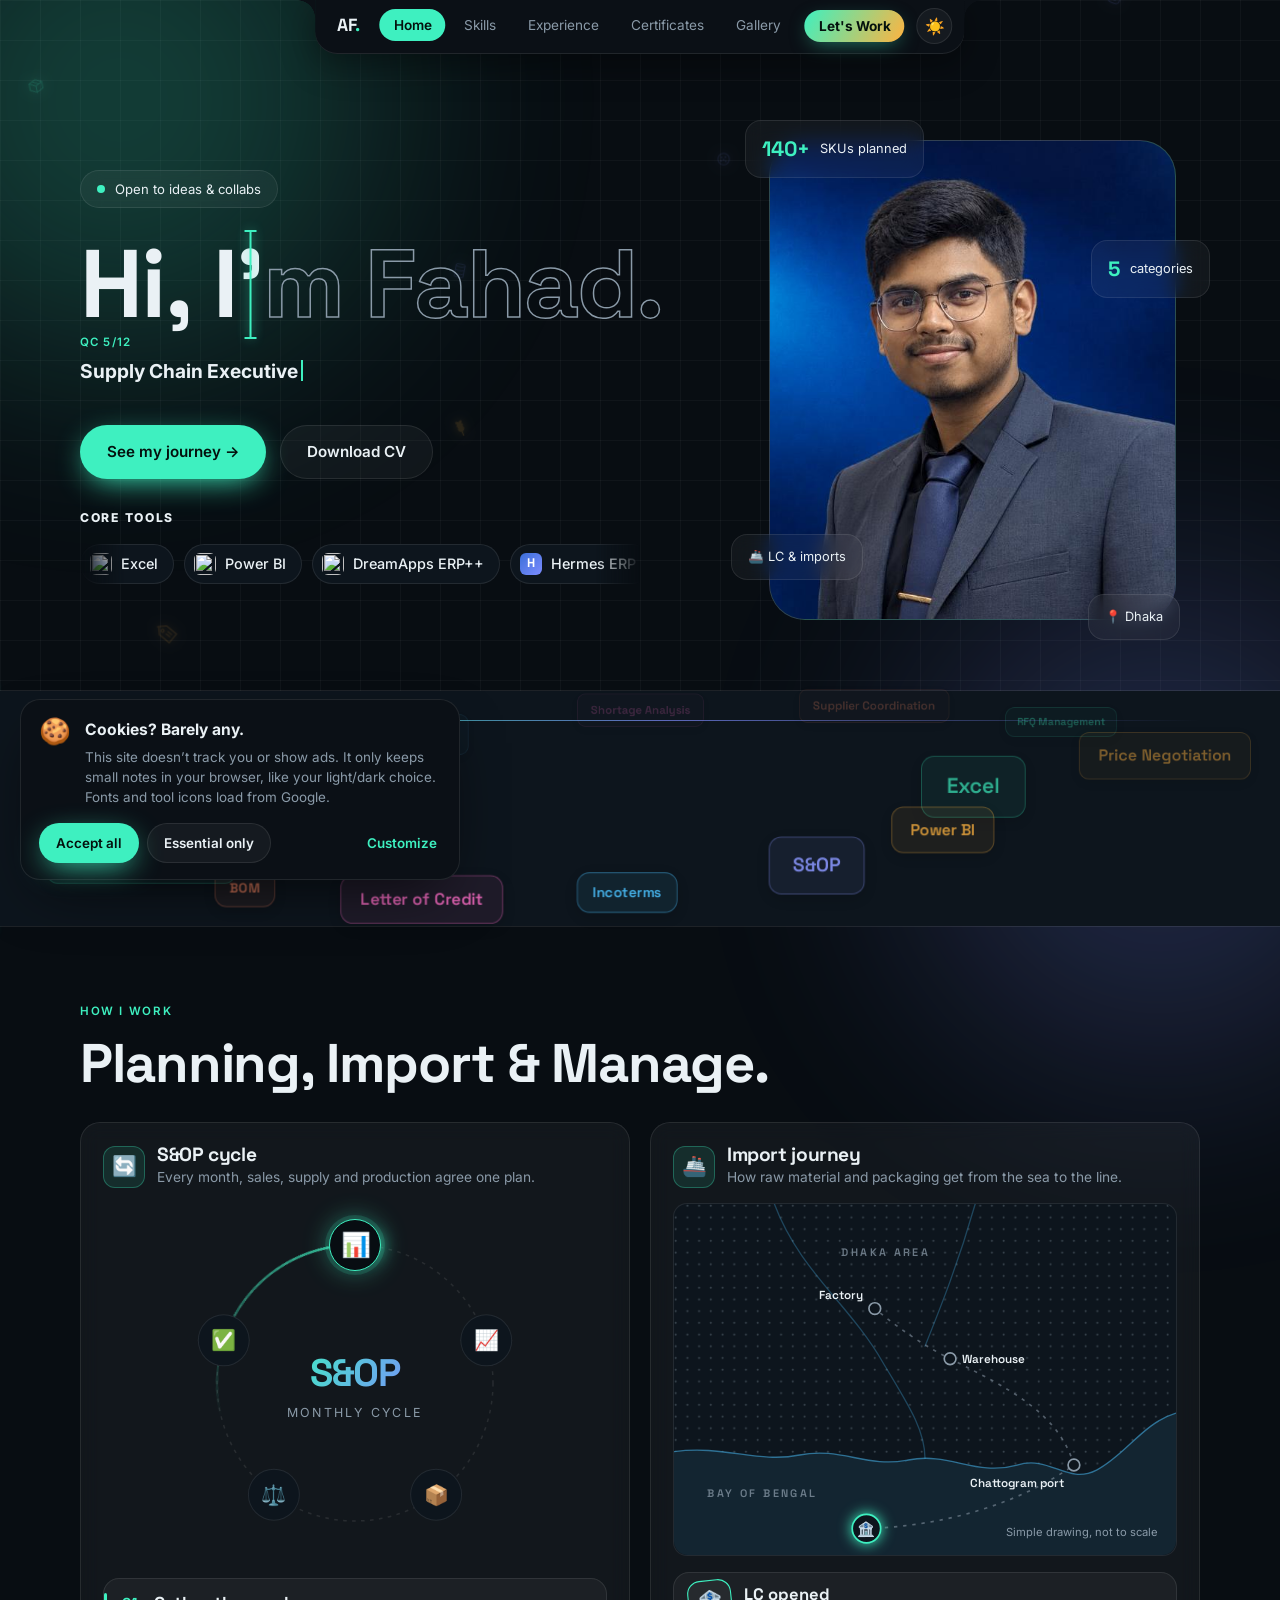
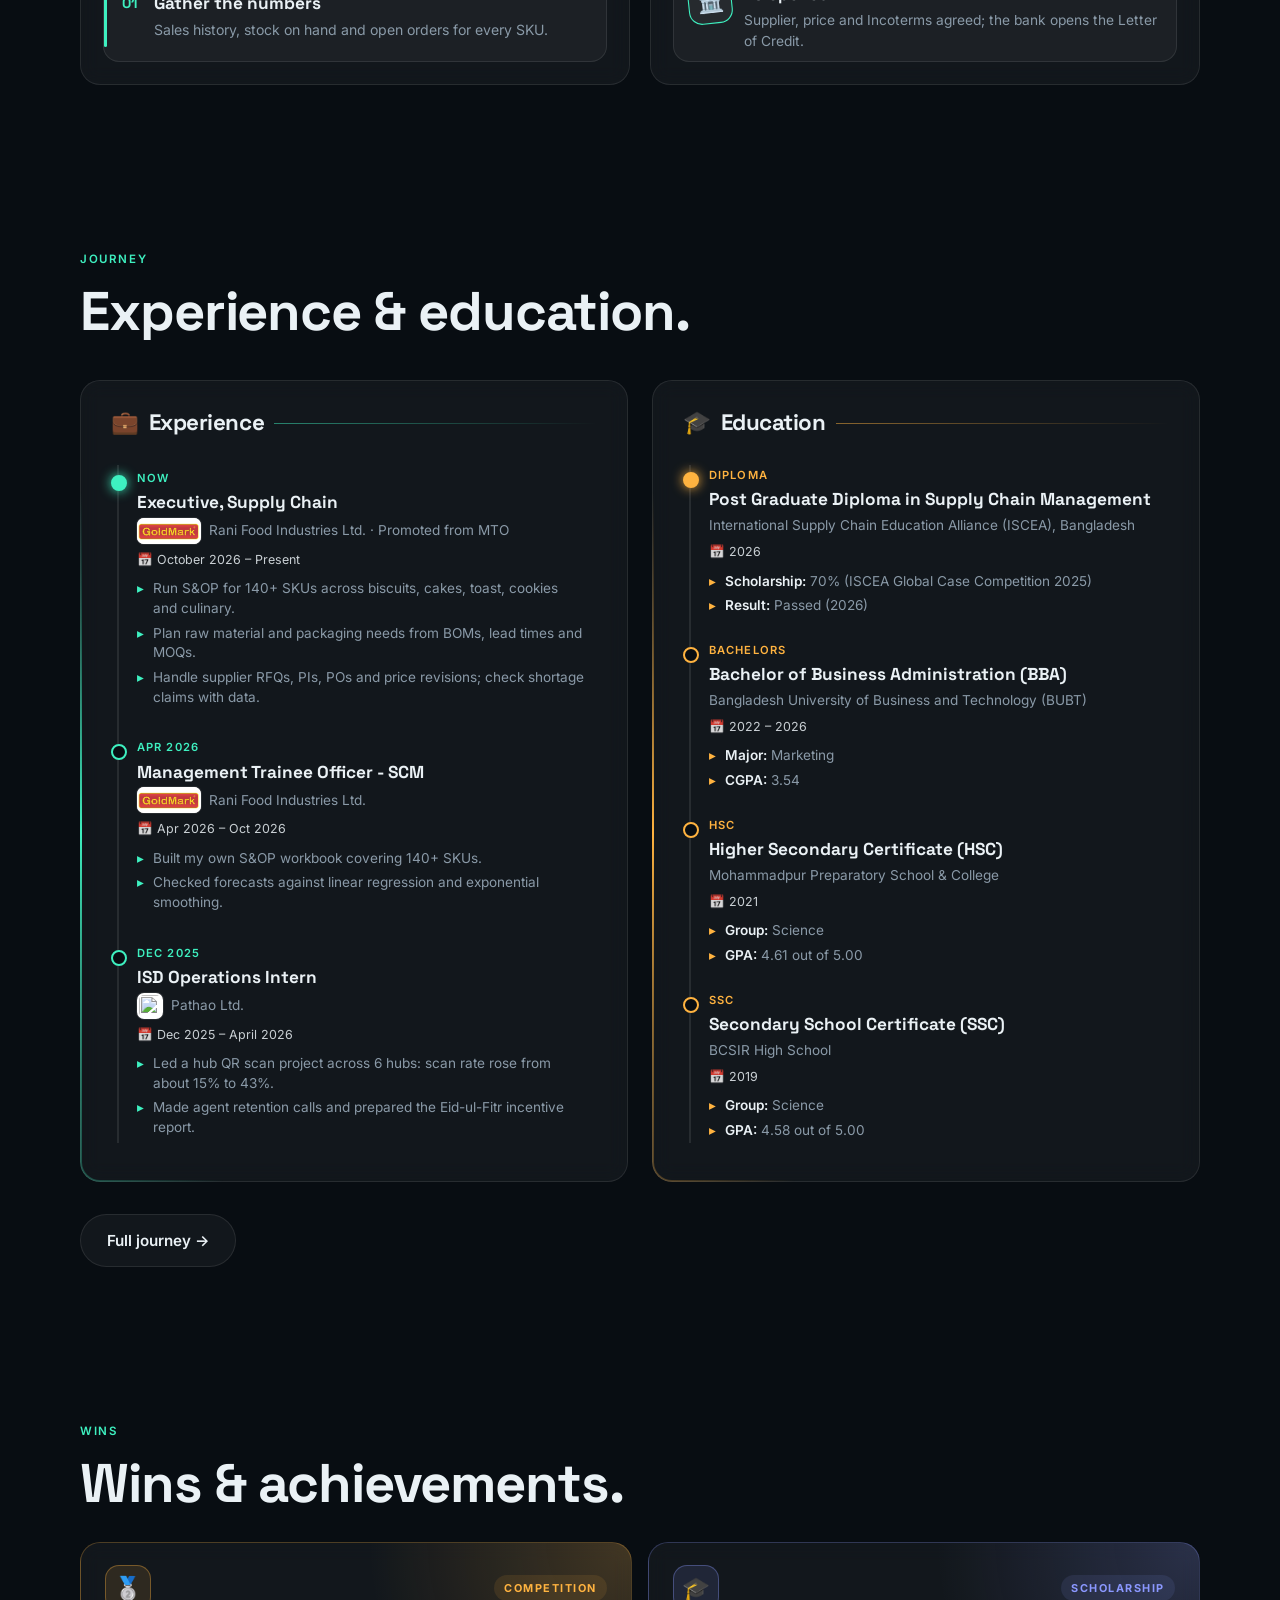
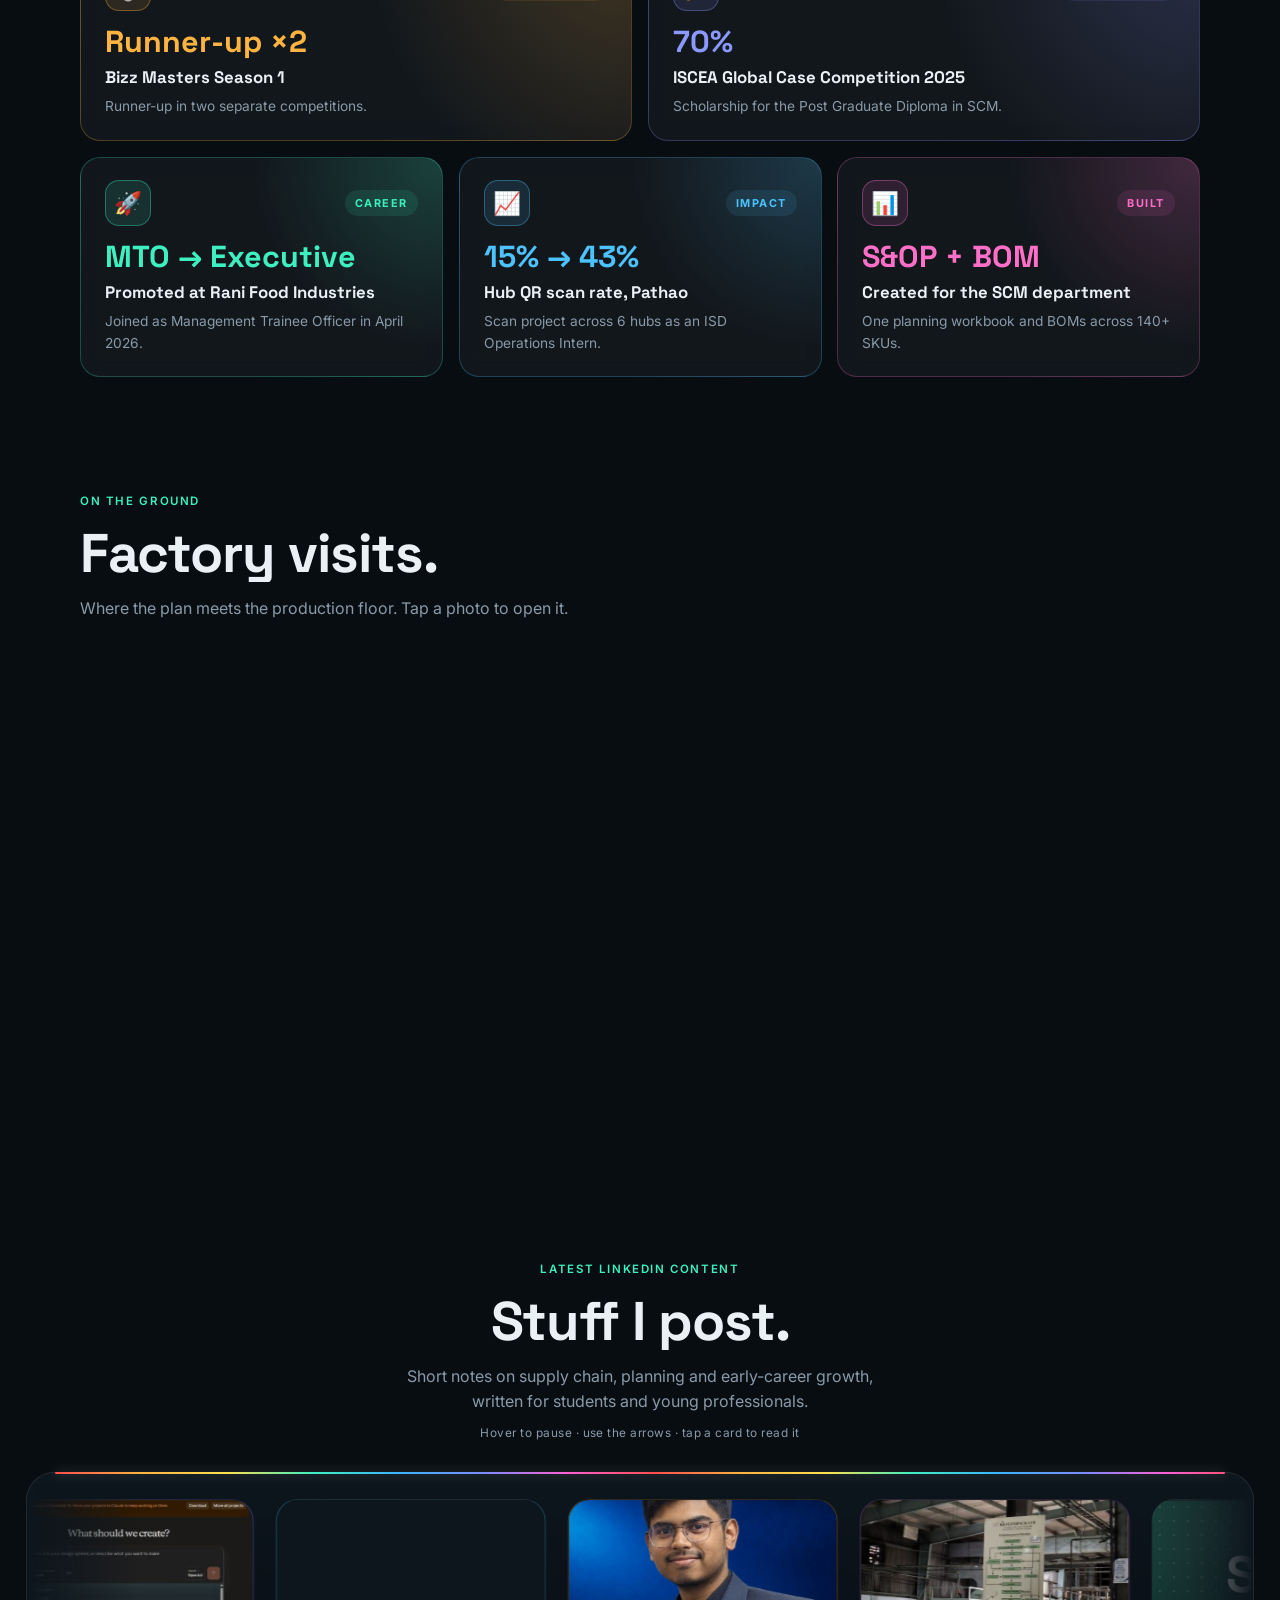
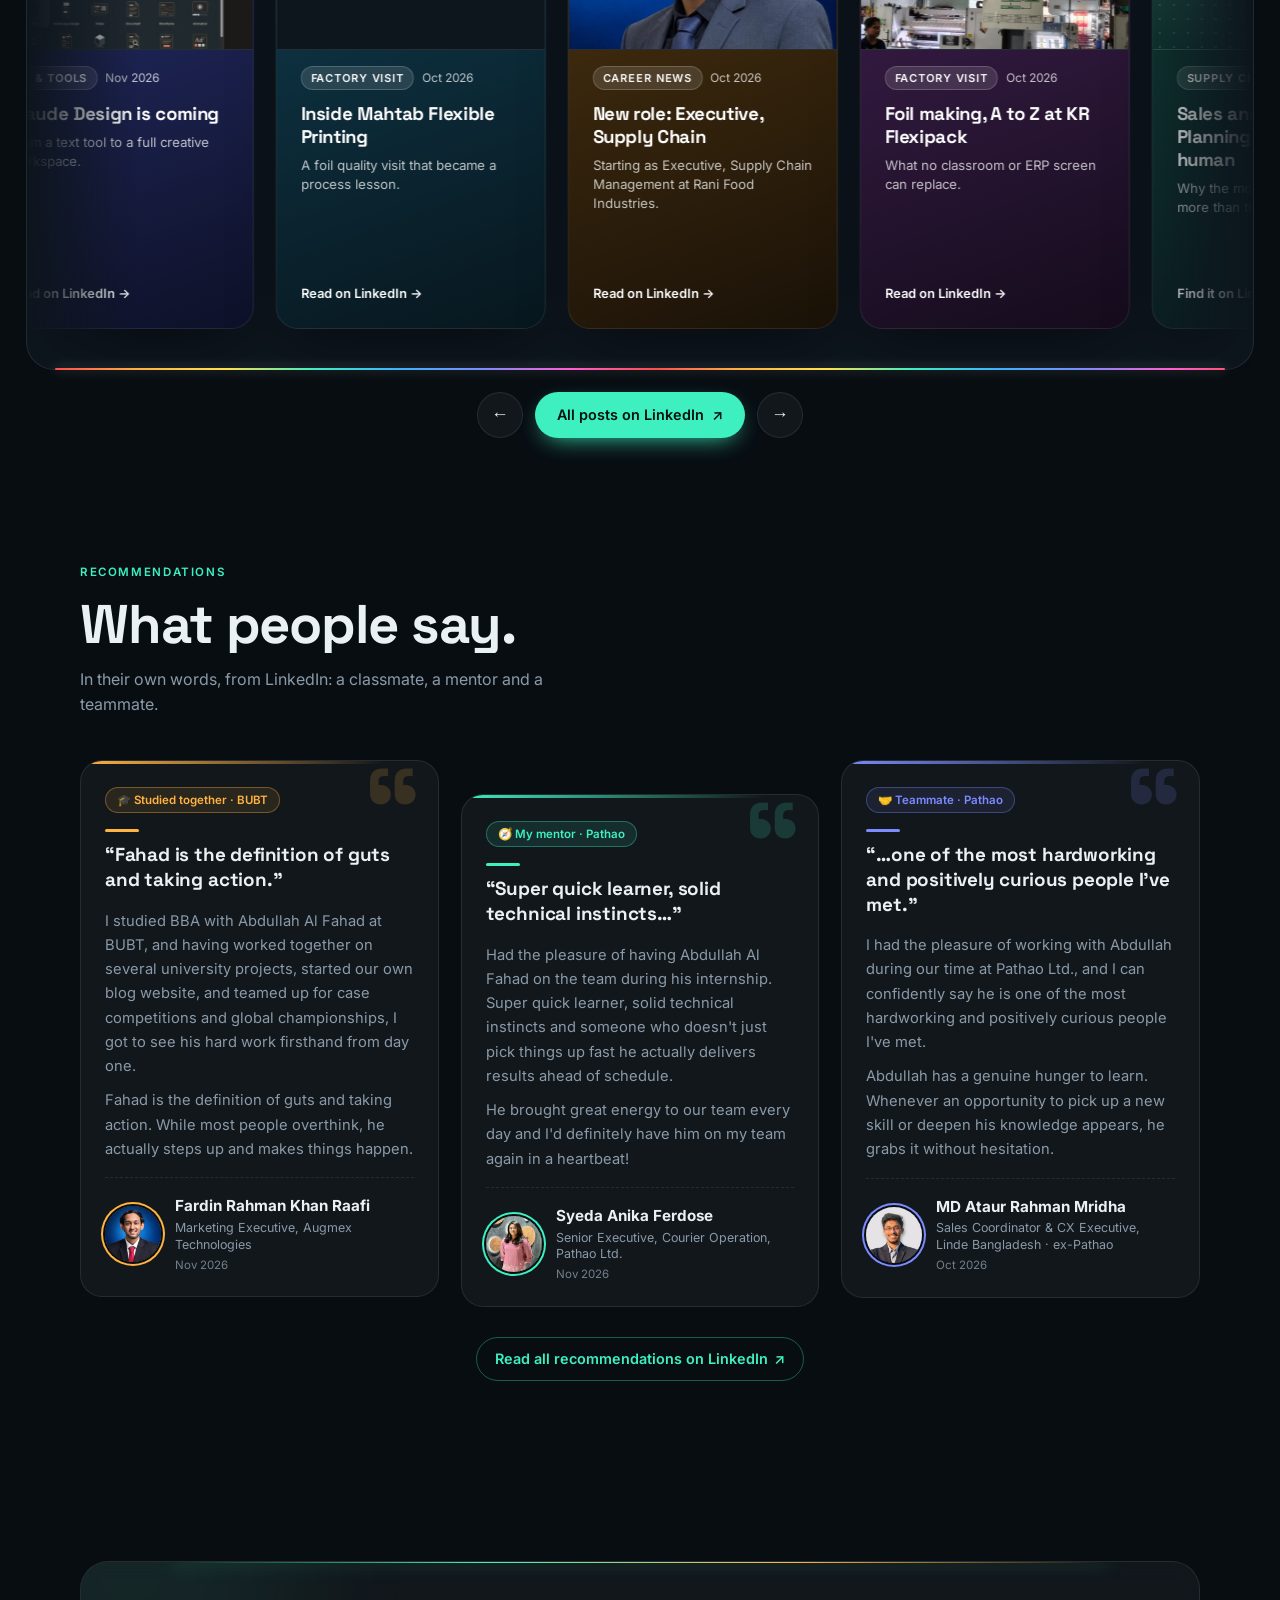
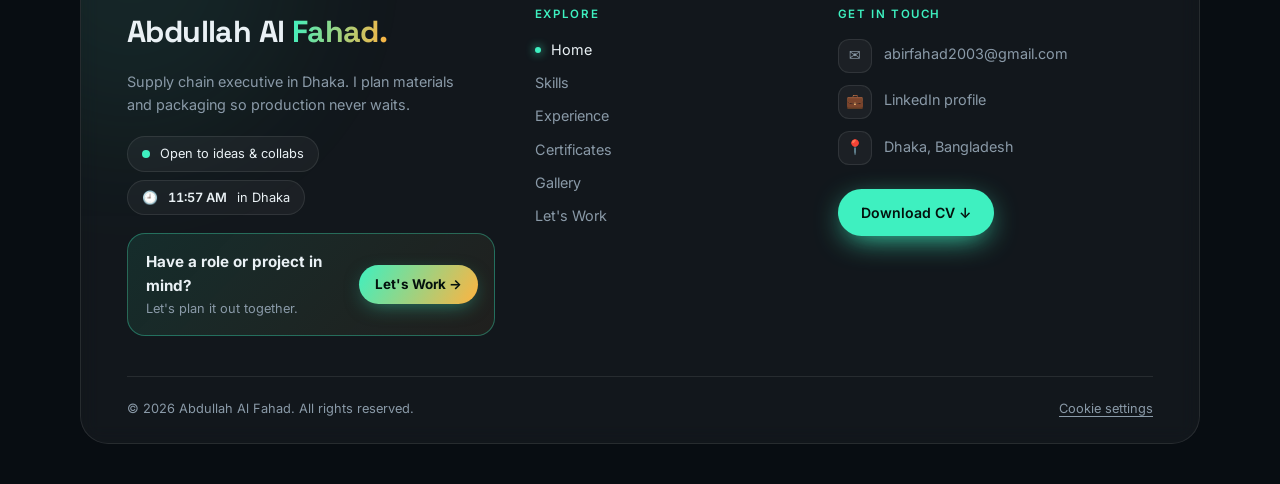
==== commit 4d70db18: "Home: What people say moved to the end Co-Authored-By: Claude Opus 5.5 <noreply@anthropic.com>" ====
--- a/index.html
+++ b/index.html
@@ -409,64 +409,6 @@
         <span class="award-sub">One planning workbook and BOMs across 140+ SKUs.</span>
       </li>
     </ul>
-  </div>
-</section>
-
-<!-- ===== WHAT PEOPLE SAY: LinkedIn recommendations (Nov 2026) =====
-     Three cards side by side (stacked on phones), no slider. Each card: who
-     they are to me (a tag), the quote (the key line highlighted), then the
-     person: round photo, name, role, date, and a link to my LinkedIn
-     recommendations. Quotes are copied word for word from LinkedIn (cut where
-     marked with …). Photos: img/people/ (originals in archive/original-photos/).
-     Words are in content.md. -->
-<section class="recs">
-  <div class="wrap">
-    <span class="tag reveal">Recommendations</span>
-    <h2 class="title reveal d1" data-anim="sheen">What people say.</h2>
-    <p class="sub reveal d2">In their own words, from LinkedIn: a classmate, a mentor and a teammate.</p>
-
-    <div class="rec-grid">
-      <figure class="rec reveal" style="--rc: var(--accent-2); --rc-rgb: 255,179,64">
-        <span class="rec-tag">🎓 Studied together · BUBT</span>
-        <p class="rec-pull" aria-hidden="true">“Fahad is the definition of guts and taking action.”</p>
-        <blockquote>
-          <p>I studied BBA with Abdullah Al Fahad at BUBT, and having worked together on several university projects, started our own blog website, and teamed up for case competitions and global championships, I got to see his hard work firsthand from day one.</p>
-          <p>Fahad is the definition of guts and taking action. While most people overthink, he actually steps up and makes things happen.</p>
-        </blockquote>
-        <figcaption class="rec-who">
-          <img src="img/people/raafi.jpg" alt="Fardin Rahman Khan Raafi" width="56" height="56" loading="lazy" decoding="async">
-          <span><b>Fardin Rahman Khan Raafi</b><small>Marketing Executive, Augmex Technologies</small><em>Nov 2026</em></span>
-        </figcaption>
-      </figure>
-
-      <figure class="rec reveal d1" style="--rc: var(--accent); --rc-rgb: var(--accent-rgb)">
-        <span class="rec-tag">🧭 My mentor · Pathao</span>
-        <p class="rec-pull" aria-hidden="true">“Super quick learner, solid technical instincts…”</p>
-        <blockquote>
-          <p>Had the pleasure of having Abdullah Al Fahad on the team during his internship. Super quick learner, solid technical instincts and someone who doesn't just pick things up fast he actually delivers results ahead of schedule.</p>
-          <p>He brought great energy to our team every day and I'd definitely have him on my team again in a heartbeat!</p>
-        </blockquote>
-        <figcaption class="rec-who">
-          <img src="img/people/anika.jpg" alt="Syeda Anika Ferdose" width="56" height="56" loading="lazy" decoding="async">
-          <span><b>Syeda Anika Ferdose</b><small>Senior Executive, Courier Operation, Pathao Ltd.</small><em>Nov 2026</em></span>
-        </figcaption>
-      </figure>
-
-      <figure class="rec reveal d2" style="--rc: var(--accent-3); --rc-rgb: var(--accent-3-rgb)">
-        <span class="rec-tag">🤝 Teammate · Pathao</span>
-        <p class="rec-pull" aria-hidden="true">“…one of the most hardworking and positively curious people I’ve met.”</p>
-        <blockquote>
-          <p>I had the pleasure of working with Abdullah during our time at Pathao Ltd., and I can confidently say he is one of the most hardworking and positively curious people I've met.</p>
-          <p>Abdullah has a genuine hunger to learn. Whenever an opportunity to pick up a new skill or deepen his knowledge appears, he grabs it without hesitation.</p>
-        </blockquote>
-        <figcaption class="rec-who">
-          <img src="img/people/ataur.jpg" alt="MD Ataur Rahman Mridha" width="56" height="56" loading="lazy" decoding="async">
-          <span><b>MD Ataur Rahman Mridha</b><small>Sales Coordinator &amp; CX Executive, Linde Bangladesh · ex-Pathao</small><em>Oct 2026</em></span>
-        </figcaption>
-      </figure>
-    </div>
-
-    <p class="rec-more reveal"><a href="https://www.linkedin.com/in/abdullah-al-fahad1/details/recommendations/" target="_blank" rel="noopener">Read all recommendations on LinkedIn <span aria-hidden="true">↗</span></a></p>
   </div>
 </section>
 
@@ -524,7 +466,7 @@
 </section>
 
 
-<!-- ===== LINKEDIN POSTS: flat looping carousel (last section on purpose) =====
+<!-- ===== LINKEDIN POSTS: flat looping carousel (just before What people say) =====
      The cards slide slowly right to left in an endless loop. Hover (or touch)
      pauses it. js/main.js (part 10) copies the cards once so the loop has no gap.
      To add or change a post: edit one <a class="post"> block below.
@@ -637,6 +579,64 @@
 </section>
 
 
+<!-- ===== WHAT PEOPLE SAY: LinkedIn recommendations (Nov 2026) =====
+     Three cards side by side (stacked on phones), no slider. Each card: who
+     they are to me (a tag), the quote (the key line highlighted), then the
+     person: round photo, name, role, date, and a link to my LinkedIn
+     recommendations. Quotes are copied word for word from LinkedIn (cut where
+     marked with …). Photos: img/people/ (originals in archive/original-photos/).
+     Words are in content.md. -->
+<section class="recs">
+  <div class="wrap">
+    <span class="tag reveal">Recommendations</span>
+    <h2 class="title reveal d1" data-anim="sheen">What people say.</h2>
+    <p class="sub reveal d2">In their own words, from LinkedIn: a classmate, a mentor and a teammate.</p>
+
+    <div class="rec-grid">
+      <figure class="rec reveal" style="--rc: var(--accent-2); --rc-rgb: 255,179,64">
+        <span class="rec-tag">🎓 Studied together · BUBT</span>
+        <p class="rec-pull" aria-hidden="true">“Fahad is the definition of guts and taking action.”</p>
+        <blockquote>
+          <p>I studied BBA with Abdullah Al Fahad at BUBT, and having worked together on several university projects, started our own blog website, and teamed up for case competitions and global championships, I got to see his hard work firsthand from day one.</p>
+          <p>Fahad is the definition of guts and taking action. While most people overthink, he actually steps up and makes things happen.</p>
+        </blockquote>
+        <figcaption class="rec-who">
+          <img src="img/people/raafi.jpg" alt="Fardin Rahman Khan Raafi" width="56" height="56" loading="lazy" decoding="async">
+          <span><b>Fardin Rahman Khan Raafi</b><small>Marketing Executive, Augmex Technologies</small><em>Nov 2026</em></span>
+        </figcaption>
+      </figure>
+
+      <figure class="rec reveal d1" style="--rc: var(--accent); --rc-rgb: var(--accent-rgb)">
+        <span class="rec-tag">🧭 My mentor · Pathao</span>
+        <p class="rec-pull" aria-hidden="true">“Super quick learner, solid technical instincts…”</p>
+        <blockquote>
+          <p>Had the pleasure of having Abdullah Al Fahad on the team during his internship. Super quick learner, solid technical instincts and someone who doesn't just pick things up fast he actually delivers results ahead of schedule.</p>
+          <p>He brought great energy to our team every day and I'd definitely have him on my team again in a heartbeat!</p>
+        </blockquote>
+        <figcaption class="rec-who">
+          <img src="img/people/anika.jpg" alt="Syeda Anika Ferdose" width="56" height="56" loading="lazy" decoding="async">
+          <span><b>Syeda Anika Ferdose</b><small>Senior Executive, Courier Operation, Pathao Ltd.</small><em>Nov 2026</em></span>
+        </figcaption>
+      </figure>
+
+      <figure class="rec reveal d2" style="--rc: var(--accent-3); --rc-rgb: var(--accent-3-rgb)">
+        <span class="rec-tag">🤝 Teammate · Pathao</span>
+        <p class="rec-pull" aria-hidden="true">“…one of the most hardworking and positively curious people I’ve met.”</p>
+        <blockquote>
+          <p>I had the pleasure of working with Abdullah during our time at Pathao Ltd., and I can confidently say he is one of the most hardworking and positively curious people I've met.</p>
+          <p>Abdullah has a genuine hunger to learn. Whenever an opportunity to pick up a new skill or deepen his knowledge appears, he grabs it without hesitation.</p>
+        </blockquote>
+        <figcaption class="rec-who">
+          <img src="img/people/ataur.jpg" alt="MD Ataur Rahman Mridha" width="56" height="56" loading="lazy" decoding="async">
+          <span><b>MD Ataur Rahman Mridha</b><small>Sales Coordinator &amp; CX Executive, Linde Bangladesh · ex-Pathao</small><em>Oct 2026</em></span>
+        </figcaption>
+      </figure>
+    </div>
+
+    <p class="rec-more reveal"><a href="https://www.linkedin.com/in/abdullah-al-fahad1/details/recommendations/" target="_blank" rel="noopener">Read all recommendations on LinkedIn <span aria-hidden="true">↗</span></a></p>
+  </div>
+</section>
+
 <!-- ===== FOOTER (same on every page) =====
      A glass card with three columns: who you are, quick links, and how to
      reach you, plus a copyright line along the bottom. aria-current="page"
--- a/css/style.css
+++ b/css/style.css
@@ -2520,7 +2520,7 @@
    and the person sits at the bottom with a round photo in a coloured ring.
    The middle card sits a little lower on computers, so the row has rhythm.
    ===================================================== */
-.recs { padding-top: 40px; }
+.recs { padding-top: 10px; }   /* last section on Home, right after the LinkedIn posts */
 .rec-grid { display: grid; grid-template-columns: repeat(3, minmax(0, 1fr)); gap: 22px; margin-top: 44px; align-items: start; }
 .rec {
   position: relative; margin: 0; display: flex; flex-direction: column; gap: 16px; padding: 26px 24px 22px;
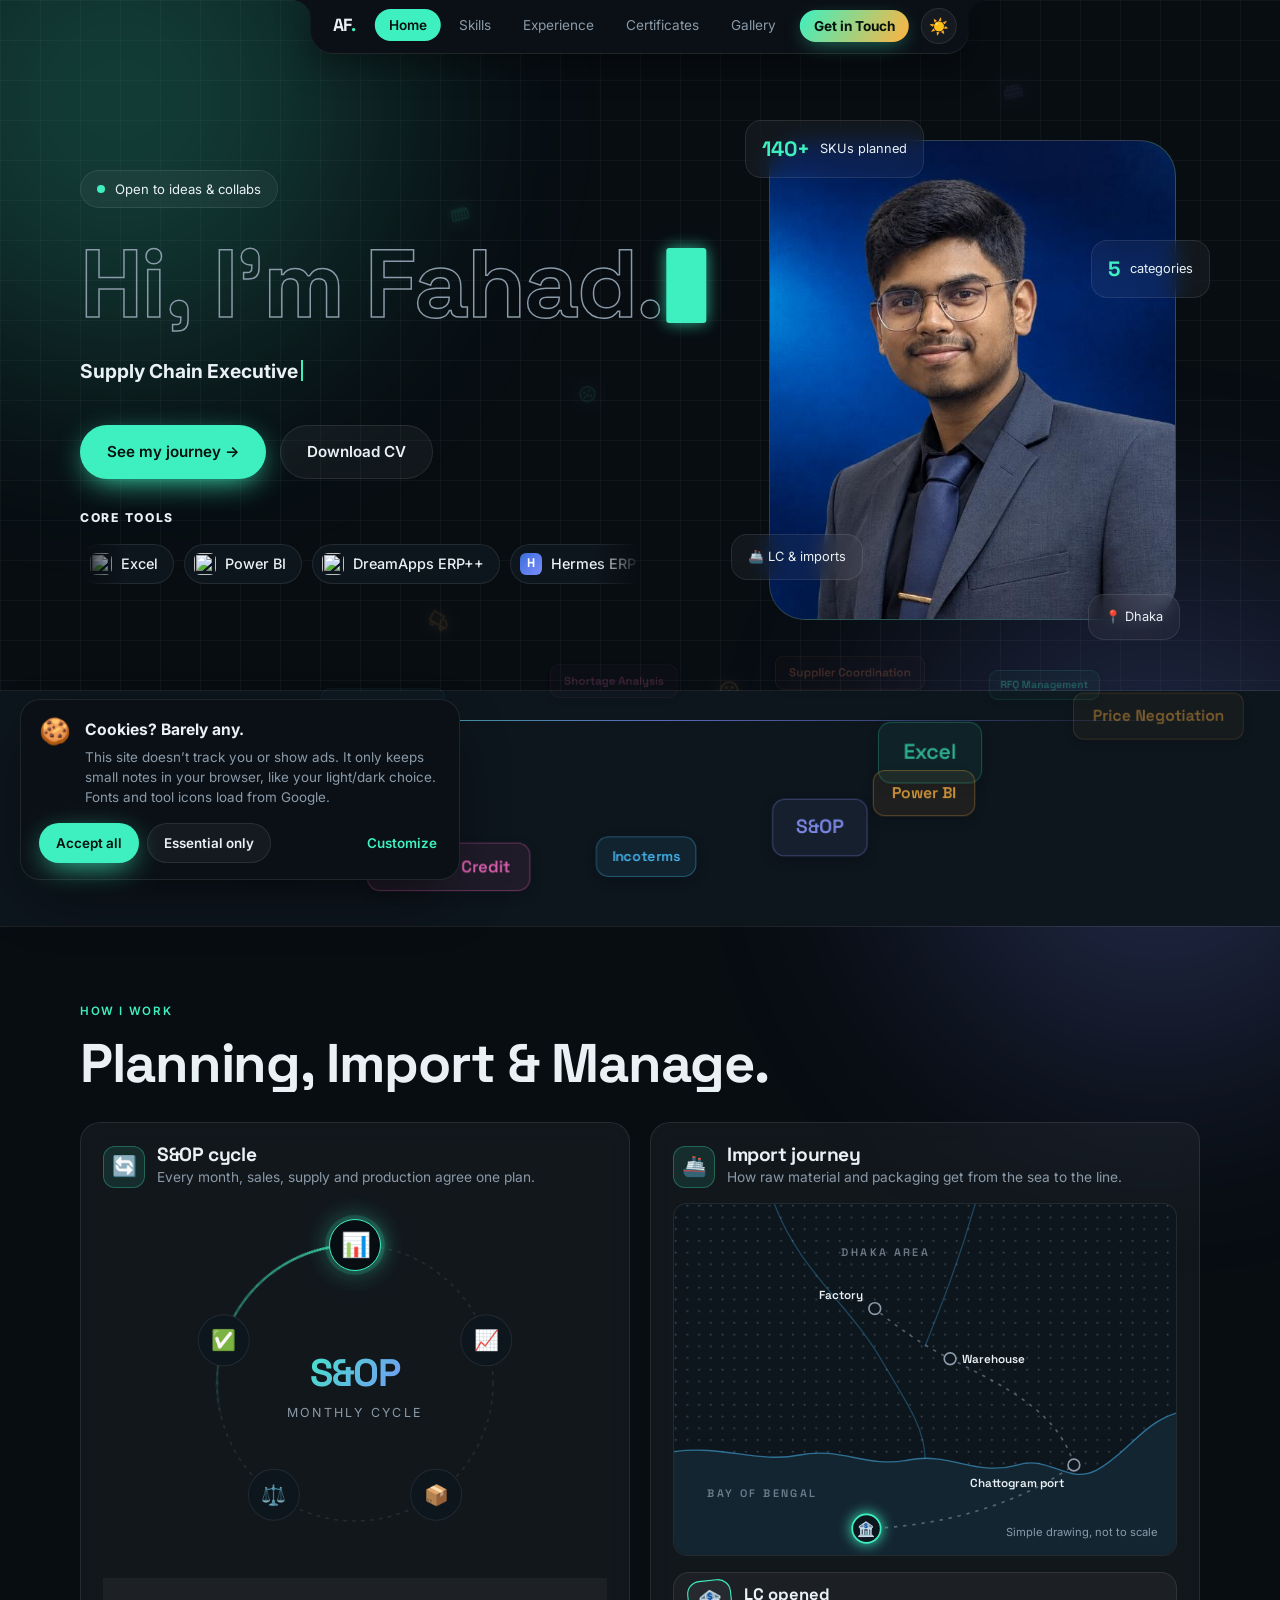
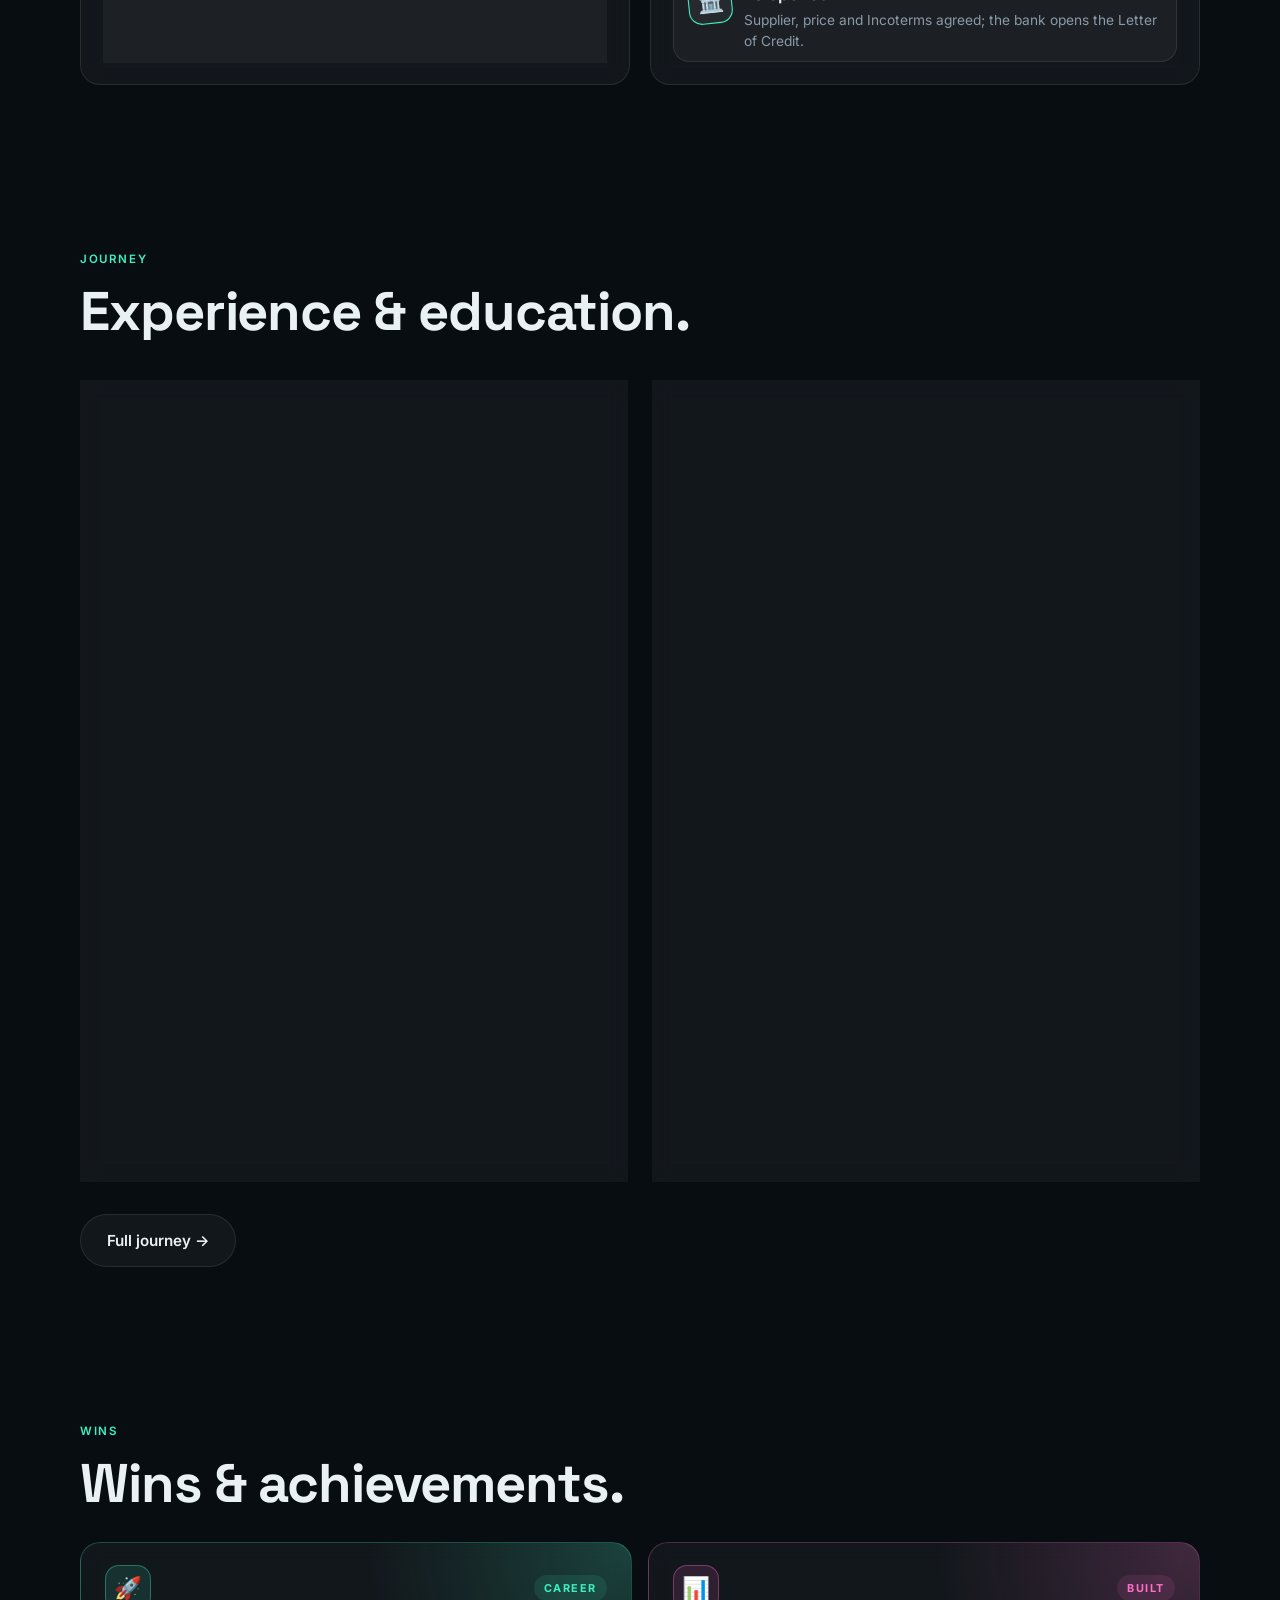
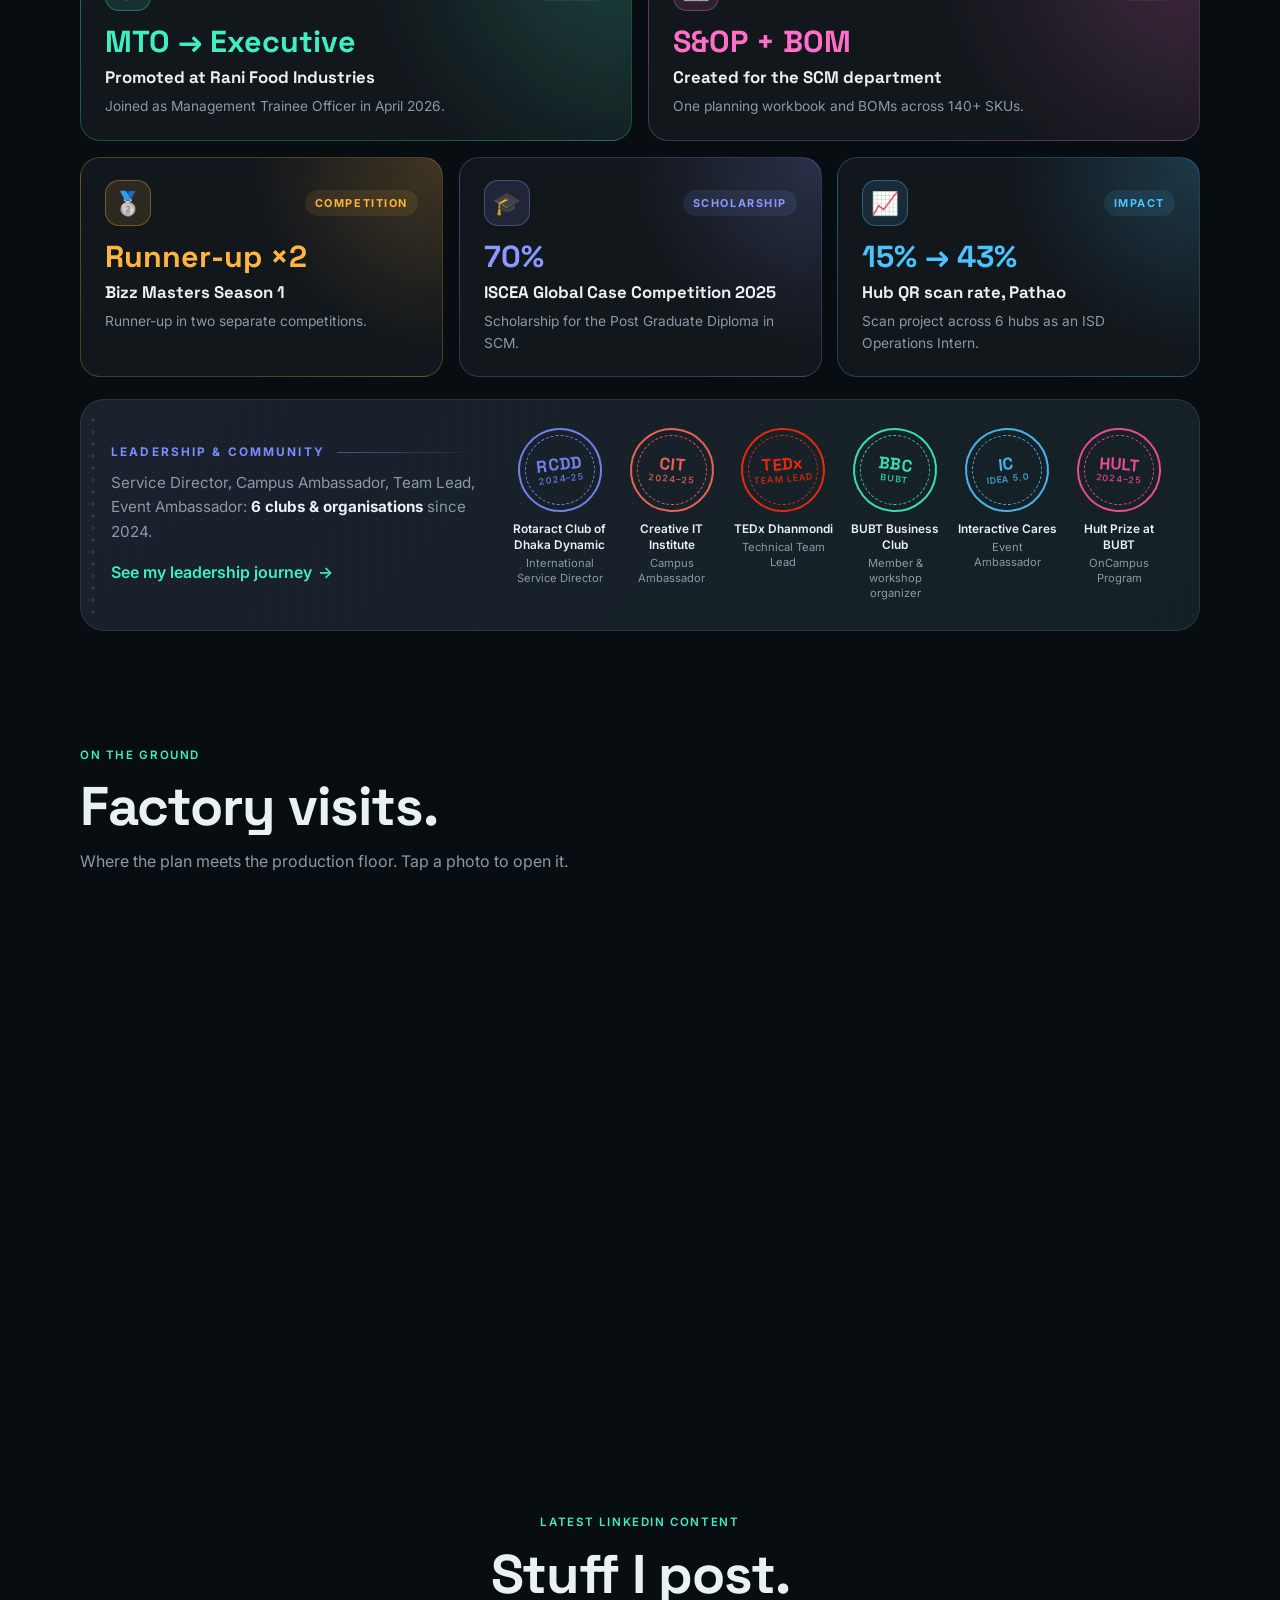
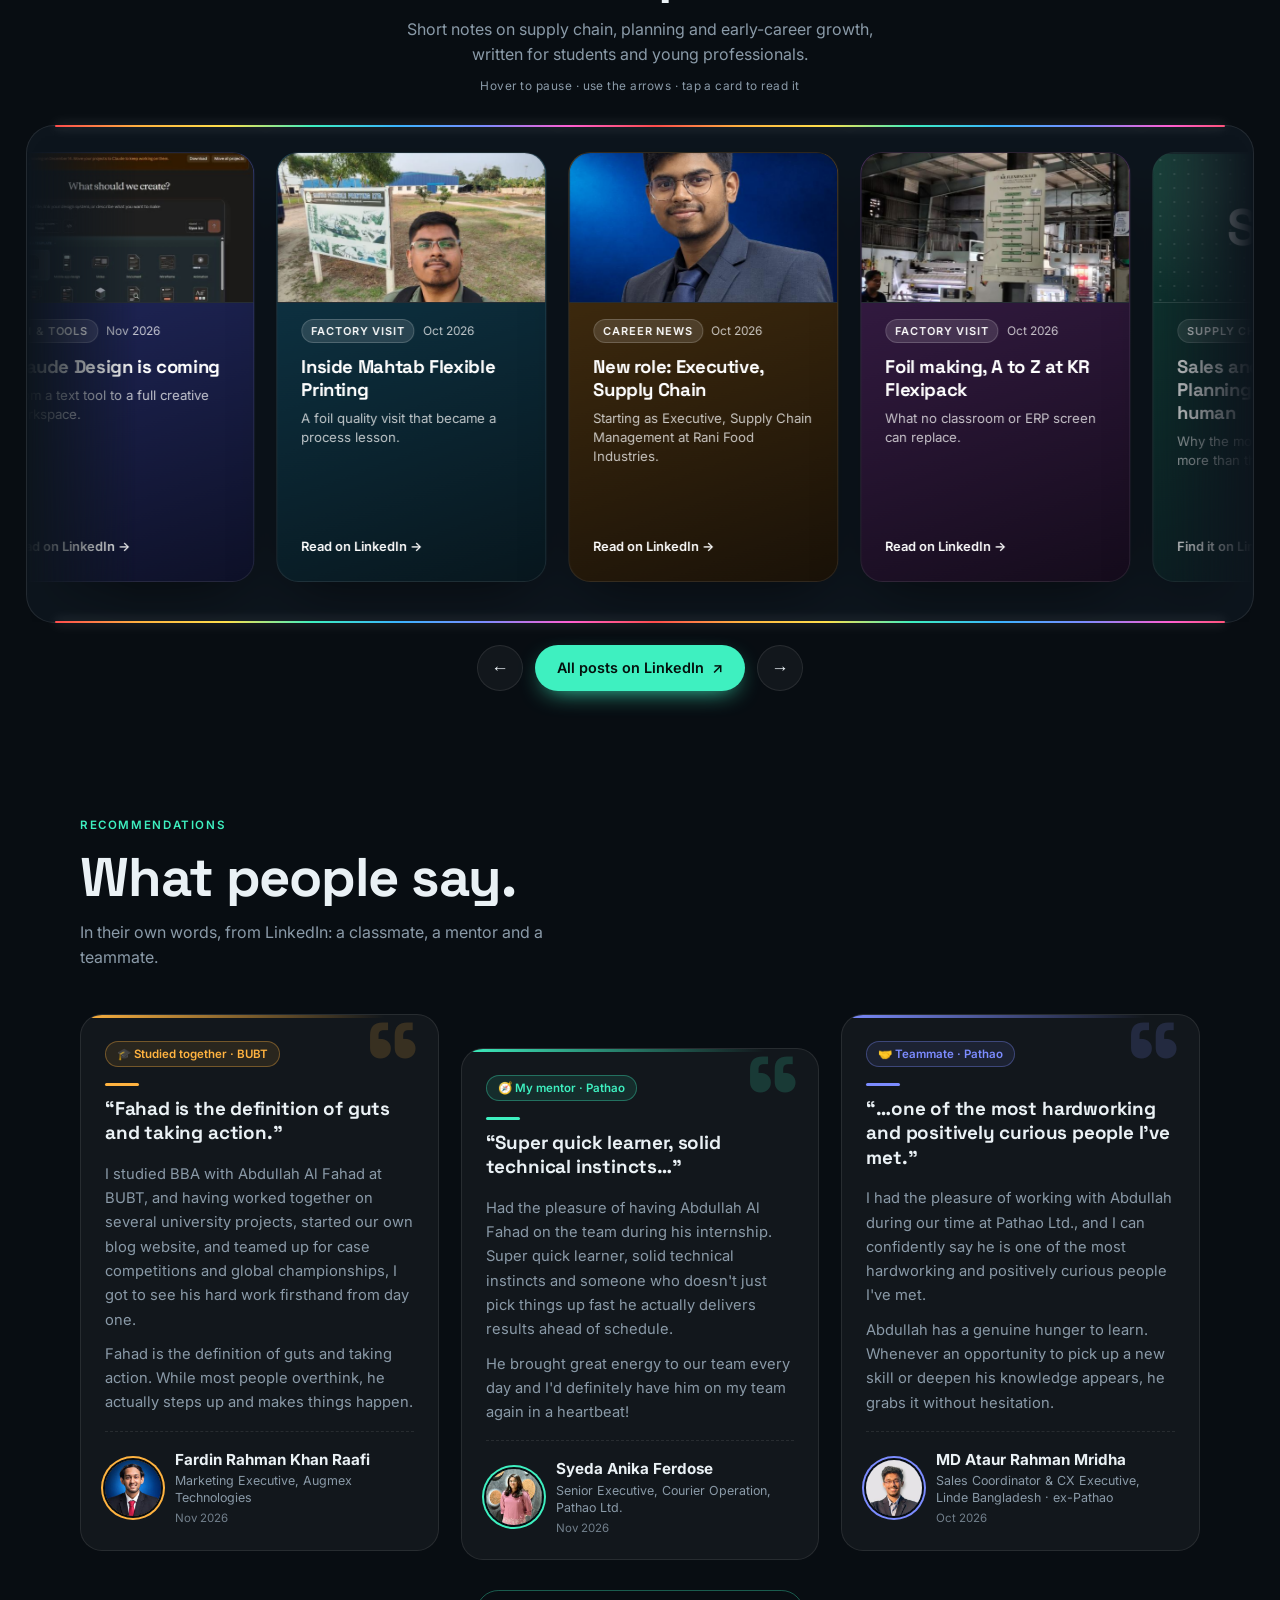
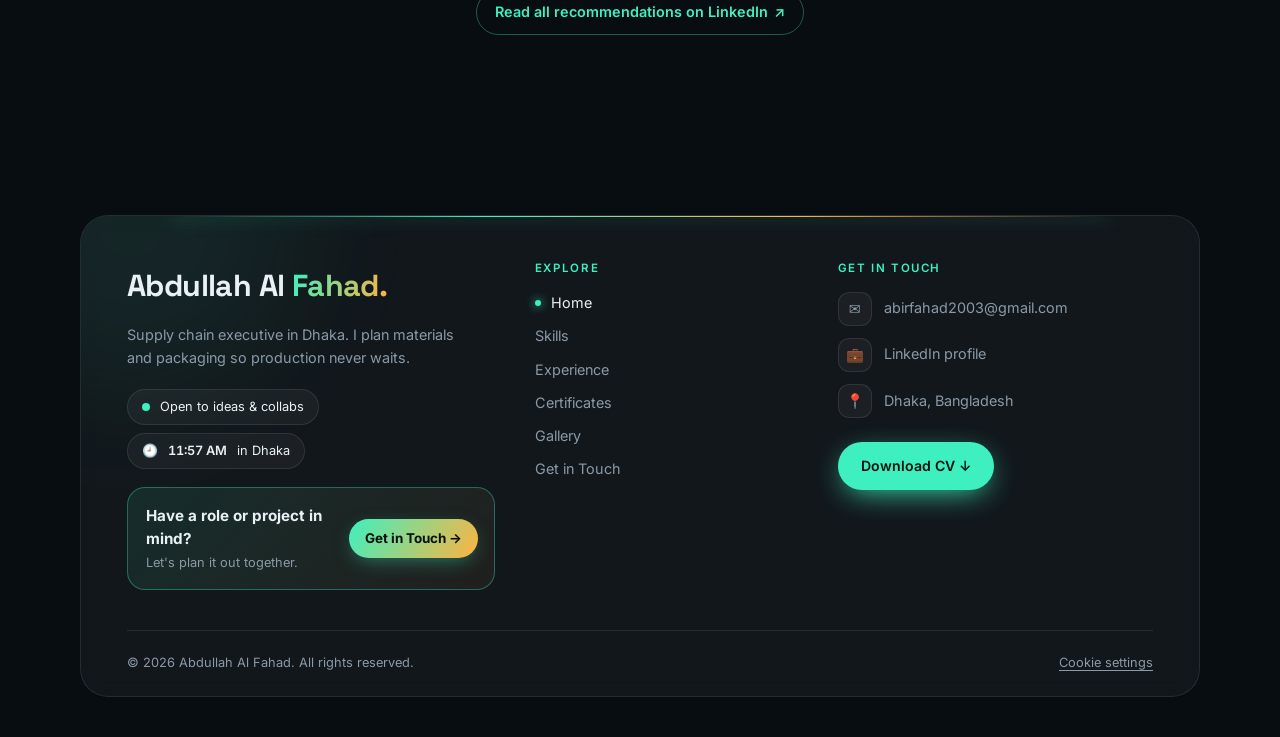
==== commit e00d9495: "Get in Touch button; Wins newest first; leadership passport stamps Co-Authored-By: Claude Opus 5.5 <" ====
--- a/index.html
+++ b/index.html
@@ -51,11 +51,11 @@
       <a class="link" href="experience.html">Experience</a>
       <a class="link" href="certificates.html">Certificates</a>
       <a class="link" href="gallery.html">Gallery</a>
-      <a class="link cta" href="contact.html">Let's Work</a>
-  </div>
-  <!-- phones only: the "Let's Work" button stays in the bar, the other pages
+      <a class="link cta" href="contact.html">Get in Touch</a>
+  </div>
+  <!-- phones only: the "Get in Touch" button stays in the bar, the other pages
        open from the menu icon (js part 2) -->
-  <a class="nav-cta" href="contact.html">Let's Work</a>
+  <a class="nav-cta" href="contact.html">Get in Touch</a>
   <button class="theme-btn" aria-label="Toggle theme">☀️</button>
   <button class="menu-btn" type="button" aria-label="Open menu" aria-expanded="false" aria-controls="navLinks"><span></span><span></span><span></span></button>
 </nav>
@@ -378,37 +378,59 @@
     <span class="tag reveal">Wins</span>
     <h2 class="title reveal d1" data-anim="pop">Wins &amp; achievements.</h2>
     <ul class="award-grid reveal d2">
-      <li class="award glass c-amber" style="--d:0.0s">
+      <!-- newest first; the older wins (70% ISCEA, Pathao scan rate) sit last (owner, Nov 2026) -->
+      <li class="award glass c-mint" style="--d:0.0s">
+        <div class="award-top"><span class="award-icon" aria-hidden="true">🚀</span><span class="award-kind">Career</span></div>
+        <span class="award-stat">MTO → Executive</span>
+        <strong class="award-title">Promoted at Rani Food Industries</strong>
+        <span class="award-sub">Joined as Management Trainee Officer in April 2026.</span>
+      </li>
+      <li class="award glass c-pink" style="--d:1.3s">
+        <div class="award-top"><span class="award-icon" aria-hidden="true">📊</span><span class="award-kind">Built</span></div>
+        <span class="award-stat">S&amp;OP + BOM</span>
+        <strong class="award-title">Created for the SCM department</strong>
+        <span class="award-sub">One planning workbook and BOMs across 140+ SKUs.</span>
+      </li>
+      <li class="award glass c-amber" style="--d:2.6s">
         <div class="award-top"><span class="award-icon" aria-hidden="true">🥈</span><span class="award-kind">Competition</span></div>
         <span class="award-stat">Runner-up ×2</span>
         <strong class="award-title">Bizz Masters Season 1</strong>
         <span class="award-sub">Runner-up in two separate competitions.</span>
       </li>
-      <li class="award glass c-violet" style="--d:1.3s">
+      <li class="award glass c-violet" style="--d:3.9s">
         <div class="award-top"><span class="award-icon" aria-hidden="true">🎓</span><span class="award-kind">Scholarship</span></div>
         <span class="award-stat">70%</span>
         <strong class="award-title">ISCEA Global Case Competition 2025</strong>
         <span class="award-sub">Scholarship for the Post Graduate Diploma in SCM.</span>
       </li>
-      <li class="award glass c-mint" style="--d:2.6s">
-        <div class="award-top"><span class="award-icon" aria-hidden="true">🚀</span><span class="award-kind">Career</span></div>
-        <span class="award-stat">MTO → Executive</span>
-        <strong class="award-title">Promoted at Rani Food Industries</strong>
-        <span class="award-sub">Joined as Management Trainee Officer in April 2026.</span>
-      </li>
-      <li class="award glass c-sky" style="--d:3.9s">
+      <li class="award glass c-sky" style="--d:5.2s">
         <div class="award-top"><span class="award-icon" aria-hidden="true">📈</span><span class="award-kind">Impact</span></div>
         <span class="award-stat">15% → 43%</span>
         <strong class="award-title">Hub QR scan rate, Pathao</strong>
         <span class="award-sub">Scan project across 6 hubs as an ISD Operations Intern.</span>
       </li>
-      <li class="award glass c-pink" style="--d:5.2s">
-        <div class="award-top"><span class="award-icon" aria-hidden="true">📊</span><span class="award-kind">Built</span></div>
-        <span class="award-stat">S&amp;OP + BOM</span>
-        <strong class="award-title">Created for the SCM department</strong>
-        <span class="award-sub">One planning workbook and BOMs across 140+ SKUs.</span>
-      </li>
     </ul>
+    <!-- LEADERSHIP PASSPORT (Nov 2026): the clubs and organisations I've served,
+         as passport stamps (initials in an inked ring, slightly turned), each
+         with my role. Hover a stamp: it presses flat and fills with ink.
+         Facts from the certificates / content.md only. Link: Experience page
+         Key highlights. -->
+    <div class="lead-pass reveal">
+      <div class="lp-head">
+        <span class="lp-kicker">Leadership &amp; community</span>
+        <p class="lp-line">Service Director, Campus Ambassador, Team Lead, Event Ambassador: <b>6 clubs &amp; organisations</b> since 2024.</p>
+        <a class="lp-link" href="experience.html#highlights">See my leadership journey <span aria-hidden="true">→</span></a>
+      </div>
+      <ul class="lp-stamps">
+        <li style="--sc: var(--accent-3); --rot: -7deg"><span class="lp-stamp" aria-hidden="true"><b>RCDD</b><i>2024–25</i></span><span class="lp-cap"><b>Rotaract Club of Dhaka Dynamic</b>International Service Director</span></li>
+        <li style="--sc: #ff6b5b; --rot: 5deg"><span class="lp-stamp" aria-hidden="true"><b>CIT</b><i>2024–25</i></span><span class="lp-cap"><b>Creative IT Institute</b>Campus Ambassador</span></li>
+        <li style="--sc: #ff2b06; --rot: -4deg"><span class="lp-stamp" aria-hidden="true"><b>TEDx</b><i>Team lead</i></span><span class="lp-cap"><b>TEDx Dhanmondi</b>Technical Team Lead</span></li>
+        <li style="--sc: var(--accent); --rot: 6deg"><span class="lp-stamp" aria-hidden="true"><b>BBC</b><i>BUBT</i></span><span class="lp-cap"><b>BUBT Business Club</b>Member &amp; workshop organizer</span></li>
+        <li style="--sc: #4cc3ff; --rot: -6deg"><span class="lp-stamp" aria-hidden="true"><b>IC</b><i>Idea 5.0</i></span><span class="lp-cap"><b>Interactive Cares</b>Event Ambassador</span></li>
+        <li style="--sc: #ff4fa3; --rot: 4deg"><span class="lp-stamp" aria-hidden="true"><b>HULT</b><i>2024–25</i></span><span class="lp-cap"><b>Hult Prize at BUBT</b>OnCampus Program</span></li>
+      </ul>
+    </div>
+
   </div>
 </section>
 
@@ -654,10 +676,10 @@
           <p class="foot-status"><span class="dot"></span> Open to ideas &amp; collabs</p>
           <p class="foot-status foot-time"><span aria-hidden="true">🕘</span> <b data-dhaka-time>--:--</b>in Dhaka</p>
         </div>
-        <!-- call to action card: goes to the Let's Work (Contact) page -->
+        <!-- call to action card: goes to the Get in Touch (Contact) page -->
         <a class="foot-cta" href="contact.html">
           <span class="foot-cta-text"><b>Have a role or project in mind?</b><small>Let's plan it out together.</small></span>
-          <span class="foot-cta-btn">Let's Work →</span>
+          <span class="foot-cta-btn">Get in Touch →</span>
         </a>
       </div>
 
@@ -670,7 +692,7 @@
           <li><a href="experience.html">Experience</a></li>
           <li><a href="certificates.html">Certificates</a></li>
           <li><a href="gallery.html">Gallery</a></li>
-          <li><a href="contact.html">Let's Work</a></li>
+          <li><a href="contact.html">Get in Touch</a></li>
         </ul>
       </nav>
 
--- a/css/style.css
+++ b/css/style.css
@@ -2569,3 +2569,58 @@
   .rec blockquote p { font-size: .88rem; }
 }
 @media (prefers-reduced-motion: reduce) { .rec:hover { transform: none; } }
+
+
+/* =====================================================
+   LEADERSHIP PASSPORT (Home, end of Wins & achievements, Nov 2026)
+   A wide glass card like a passport page: a faint dotted "visa" pattern,
+   a heading line with the count, a link to the Experience page, and six
+   stamps (org initials in a double inked ring, each turned a little,
+   colour --sc). Hover / focus a stamp: it presses flat, grows and fills
+   with ink. Phones: stamps in a 3-column grid.
+   ===================================================== */
+.lead-pass {
+  margin-top: 22px; position: relative; overflow: hidden;
+  display: grid; grid-template-columns: minmax(0, .9fr) minmax(0, 1.6fr); gap: 28px; align-items: center;
+  padding: 28px 30px; border-radius: 24px; border: 1px solid var(--line);
+  background:
+    radial-gradient(rgba(255,255,255,.05) 1px, transparent 1.3px) 0 0 / 16px 16px,
+    linear-gradient(135deg, rgba(var(--accent-3-rgb), .08), rgba(var(--accent-rgb), .05)), var(--card);
+}
+.lead-pass::after {   /* perforated edge, like a passport page */
+  content: ""; position: absolute; top: 14px; bottom: 14px; left: 10px; width: 4px;
+  background: radial-gradient(circle, var(--line) 1.6px, transparent 2px) 0 0 / 4px 12px;
+}
+.lp-kicker { display: flex; align-items: center; gap: 12px; font: 700 .74rem var(--font-body); letter-spacing: .18em; text-transform: uppercase; color: var(--accent-3); }
+.lp-kicker::after { content: ""; flex: 1; height: 1px; background: linear-gradient(90deg, rgba(var(--accent-3-rgb), .5), transparent); }
+.lp-line { margin: 12px 0 16px; color: var(--muted); line-height: 1.6; font-size: .95rem; }
+.lp-line b { color: var(--text); }
+.lp-link { display: inline-flex; align-items: center; gap: 6px; font-weight: 600; color: var(--accent); }
+.lp-link span { transition: transform .25s; }
+.lp-link:hover span, .lp-link:focus-visible span { transform: translateX(4px); }
+.lp-link:focus-visible { outline: 2px solid var(--accent); outline-offset: 3px; border-radius: 6px; }
+
+.lp-stamps { list-style: none; display: grid; grid-template-columns: repeat(6, minmax(0, 1fr)); gap: 12px; }
+.lp-stamps li { display: flex; flex-direction: column; align-items: center; gap: 10px; text-align: center; }
+.lp-stamp {
+  width: 84px; height: 84px; border-radius: 50%; display: grid; place-content: center; gap: 2px;
+  color: var(--sc); border: 2.5px solid var(--sc); outline: 1px dashed var(--sc); outline-offset: -8px;
+  transform: rotate(var(--rot)); opacity: .9;
+  transition: transform .35s cubic-bezier(.3,1.5,.5,1), background .3s, color .3s, opacity .3s;
+}
+.lp-stamp b { font: 800 1.05rem/1 var(--font-head); letter-spacing: .02em; }
+.lp-stamp i { font: 600 .56rem/1 var(--font-body); letter-spacing: .1em; text-transform: uppercase; font-style: normal; opacity: .85; }
+.lp-stamps li:hover .lp-stamp { transform: rotate(0deg) scale(1.08); background: var(--sc); color: #0b1016; opacity: 1; }
+.lp-cap { font-size: .7rem; line-height: 1.35; color: var(--muted); }
+.lp-cap b { display: block; font-size: .74rem; color: var(--text); font-weight: 600; margin-bottom: 2px; }
+
+@media (max-width: 1100px) {
+  .lead-pass { grid-template-columns: minmax(0, 1fr); }
+}
+@media (max-width: 600px) {
+  .lead-pass { padding: 22px 18px 22px 24px; gap: 20px; }
+  .lp-stamps { grid-template-columns: repeat(3, minmax(0, 1fr)); gap: 16px 8px; }
+  .lp-stamp { width: 70px; height: 70px; }
+  .lp-stamp b { font-size: .9rem; }
+}
+@media (prefers-reduced-motion: reduce) { .lp-stamps li:hover .lp-stamp { transform: rotate(var(--rot)); } }
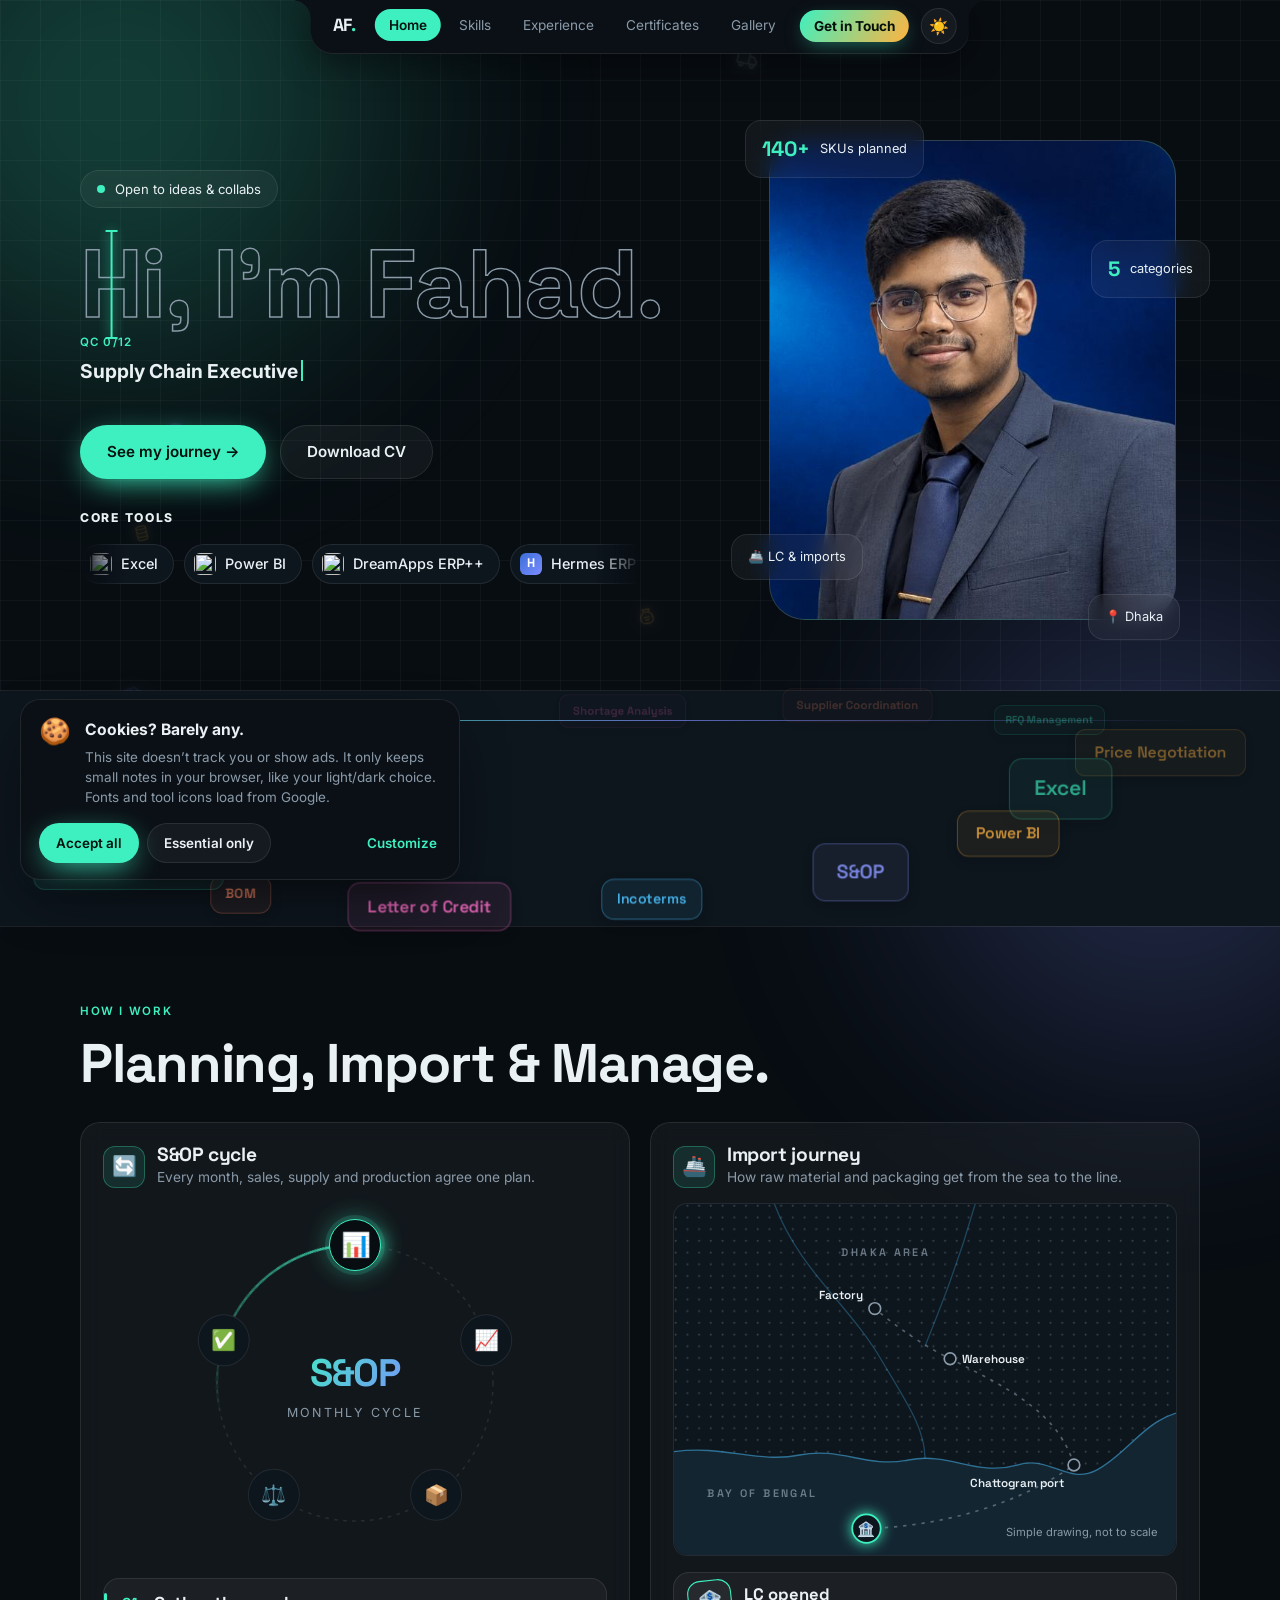
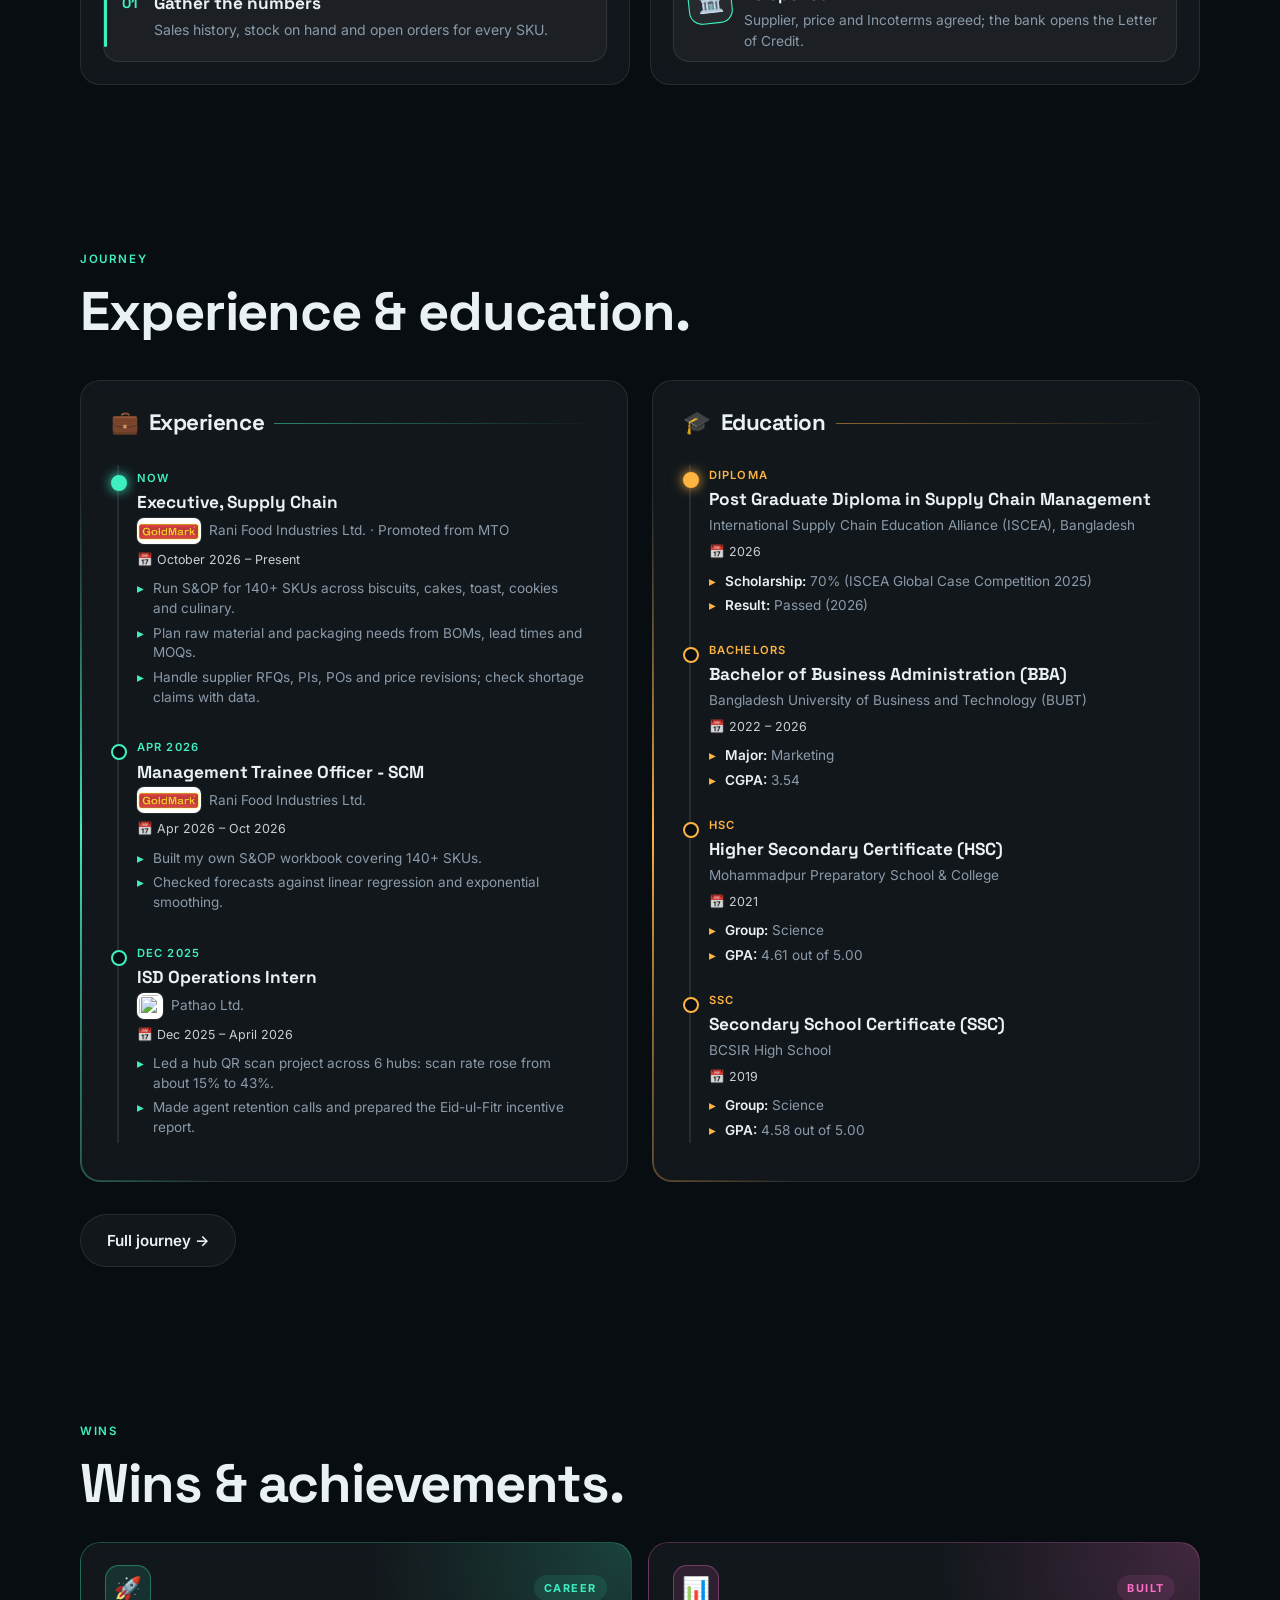
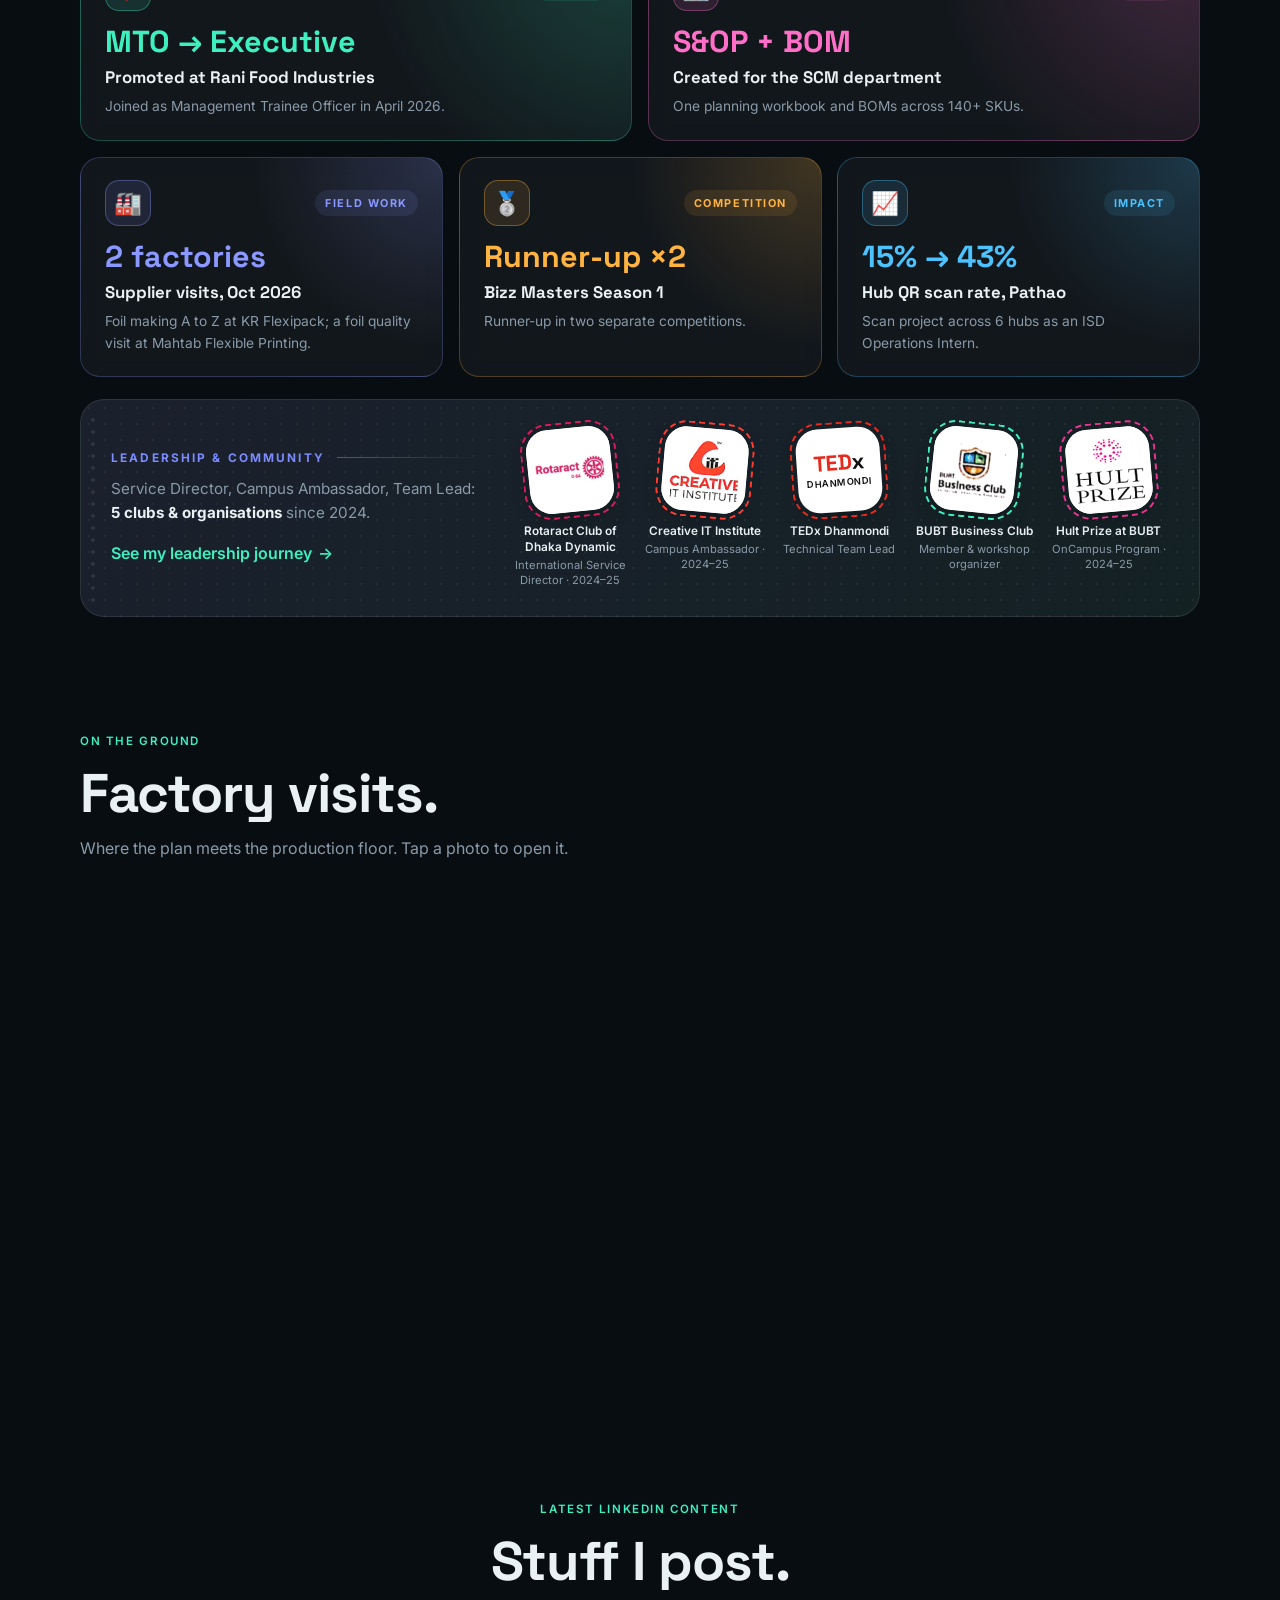
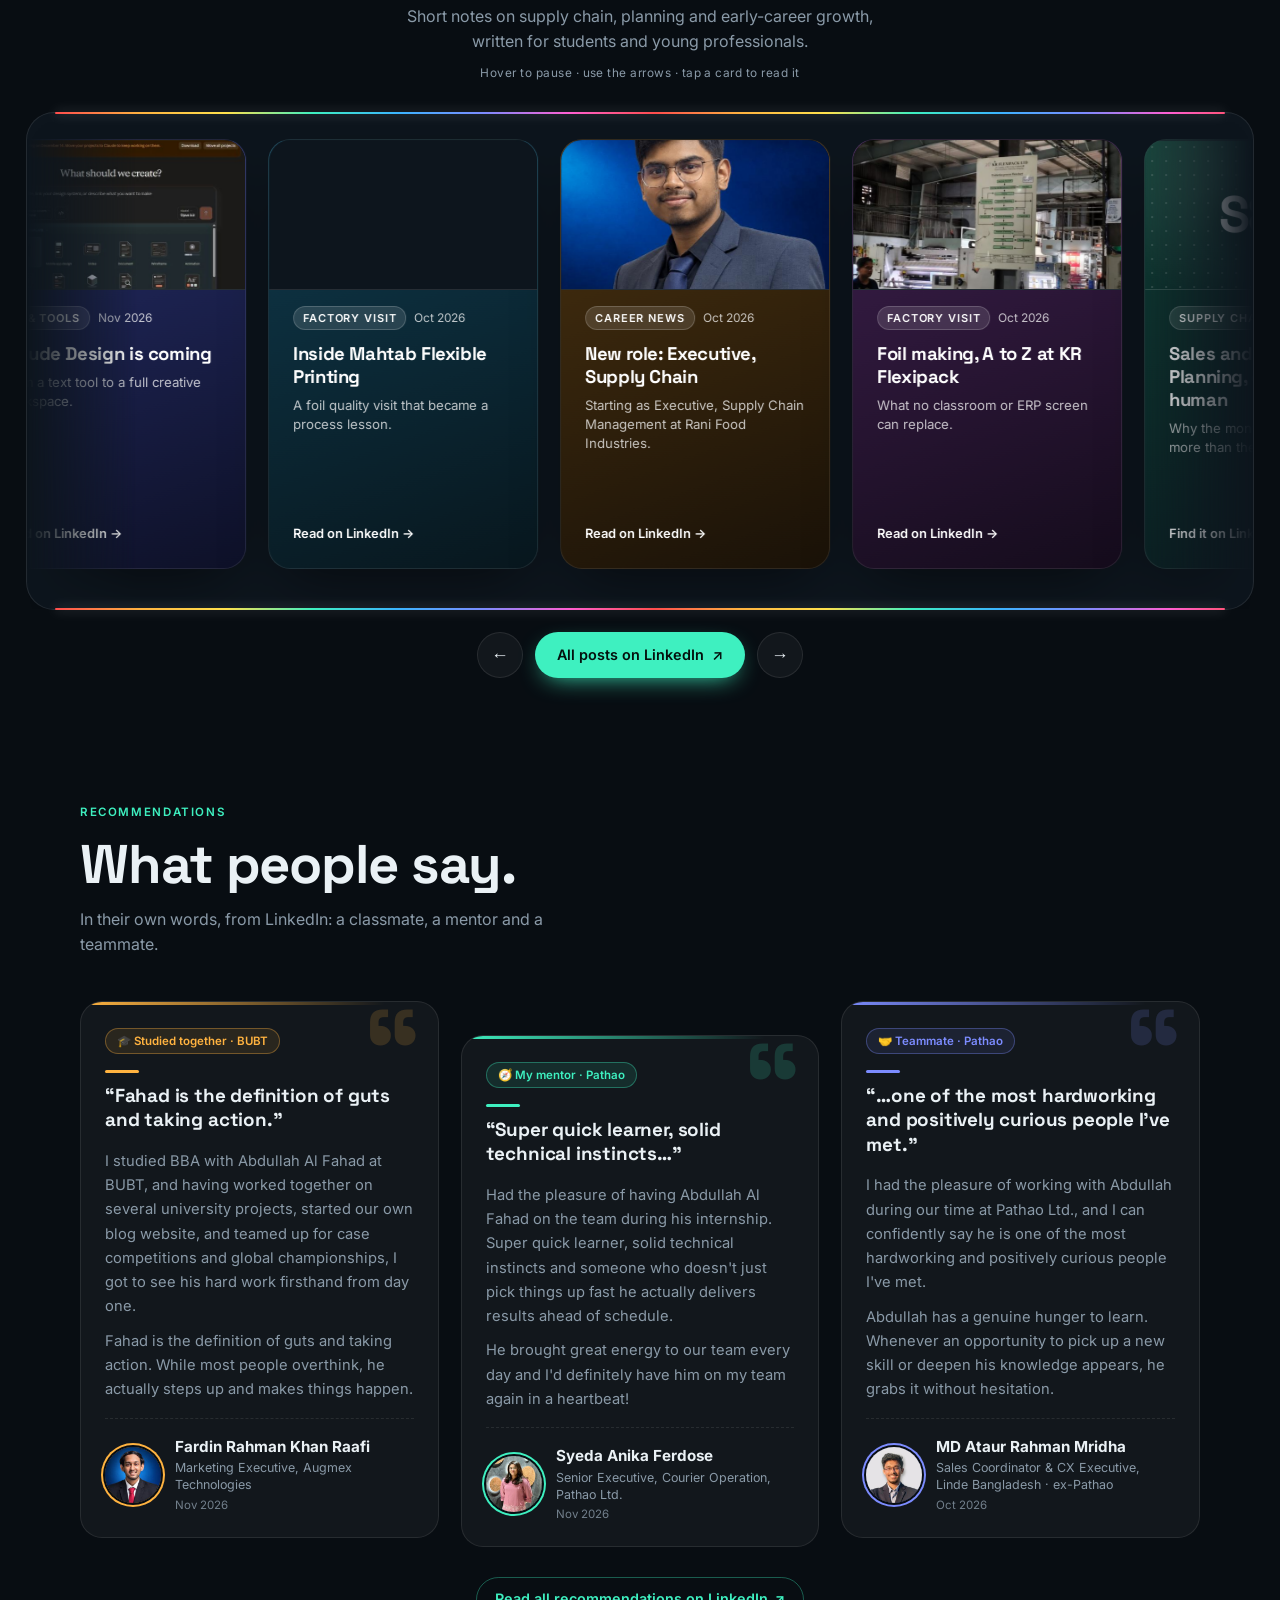
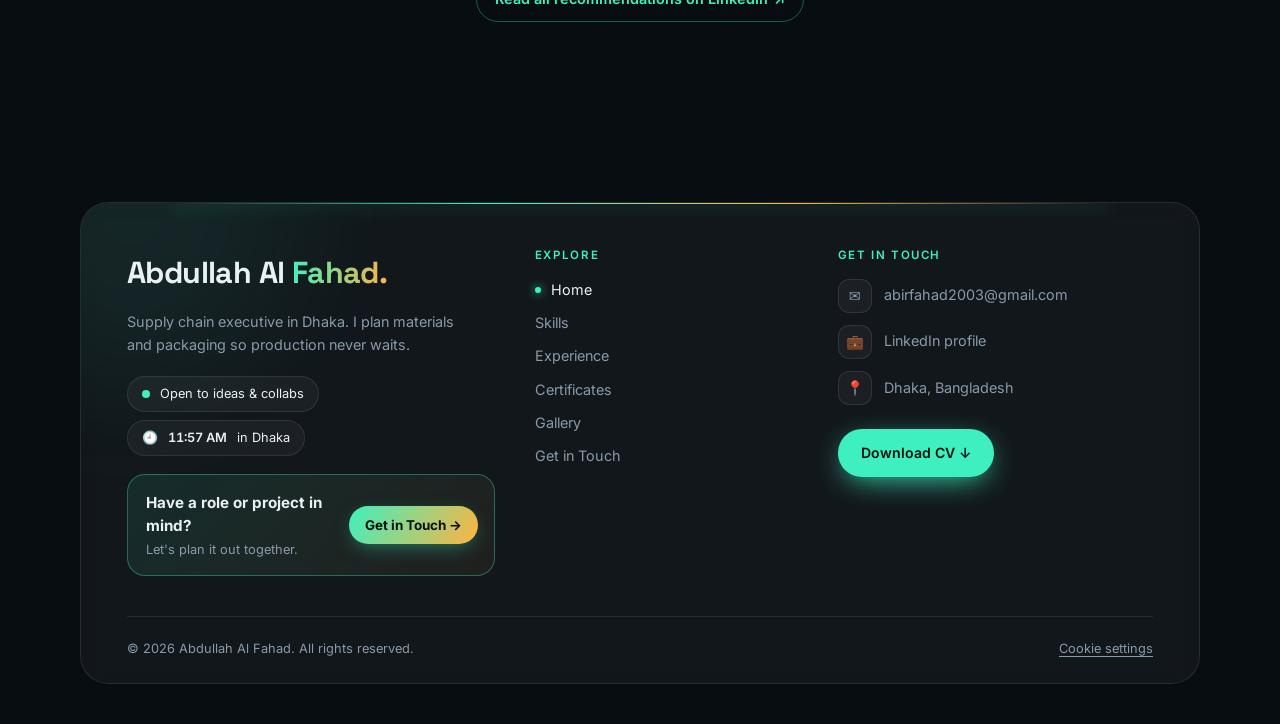
==== commit 4336c09f: "Wins: supplier visits card replaces ISCEA; leadership card with real logos, IC removed, one row on p" ====
--- a/index.html
+++ b/index.html
@@ -378,7 +378,7 @@
     <span class="tag reveal">Wins</span>
     <h2 class="title reveal d1" data-anim="pop">Wins &amp; achievements.</h2>
     <ul class="award-grid reveal d2">
-      <!-- newest first; the older wins (70% ISCEA, Pathao scan rate) sit last (owner, Nov 2026) -->
+      <!-- newest first; the oldest win (Pathao scan rate) sits last; the ISCEA 70% card was removed (owner, Nov 2026) -->
       <li class="award glass c-mint" style="--d:0.0s">
         <div class="award-top"><span class="award-icon" aria-hidden="true">🚀</span><span class="award-kind">Career</span></div>
         <span class="award-stat">MTO → Executive</span>
@@ -391,17 +391,17 @@
         <strong class="award-title">Created for the SCM department</strong>
         <span class="award-sub">One planning workbook and BOMs across 140+ SKUs.</span>
       </li>
-      <li class="award glass c-amber" style="--d:2.6s">
+      <li class="award glass c-violet" style="--d:2.6s">
+        <div class="award-top"><span class="award-icon" aria-hidden="true">🏭</span><span class="award-kind">Field work</span></div>
+        <span class="award-stat">2 factories</span>
+        <strong class="award-title">Supplier visits, Oct 2026</strong>
+        <span class="award-sub">Foil making A to Z at KR Flexipack; a foil quality visit at Mahtab Flexible Printing.</span>
+      </li>
+      <li class="award glass c-amber" style="--d:3.9s">
         <div class="award-top"><span class="award-icon" aria-hidden="true">🥈</span><span class="award-kind">Competition</span></div>
         <span class="award-stat">Runner-up ×2</span>
         <strong class="award-title">Bizz Masters Season 1</strong>
         <span class="award-sub">Runner-up in two separate competitions.</span>
-      </li>
-      <li class="award glass c-violet" style="--d:3.9s">
-        <div class="award-top"><span class="award-icon" aria-hidden="true">🎓</span><span class="award-kind">Scholarship</span></div>
-        <span class="award-stat">70%</span>
-        <strong class="award-title">ISCEA Global Case Competition 2025</strong>
-        <span class="award-sub">Scholarship for the Post Graduate Diploma in SCM.</span>
       </li>
       <li class="award glass c-sky" style="--d:5.2s">
         <div class="award-top"><span class="award-icon" aria-hidden="true">📈</span><span class="award-kind">Impact</span></div>
@@ -411,23 +411,24 @@
       </li>
     </ul>
     <!-- LEADERSHIP PASSPORT (Nov 2026): the clubs and organisations I've served,
-         as passport stamps (initials in an inked ring, slightly turned), each
-         with my role. Hover a stamp: it presses flat and fills with ink.
+         as stamped logo tiles (white tile, dashed ring in the org's colour,
+         slightly turned), each with my role. Logos cut from the owner's
+         certificates (img/logos/org-*.jpg); TEDx is a text tile. Hover: the
+         tile straightens and lifts. Phones: all five in ONE row, short names.
          Facts from the certificates / content.md only. Link: Experience page
          Key highlights. -->
     <div class="lead-pass reveal">
       <div class="lp-head">
         <span class="lp-kicker">Leadership &amp; community</span>
-        <p class="lp-line">Service Director, Campus Ambassador, Team Lead, Event Ambassador: <b>6 clubs &amp; organisations</b> since 2024.</p>
+        <p class="lp-line">Service Director, Campus Ambassador, Team Lead: <b>5 clubs &amp; organisations</b> since 2024.</p>
         <a class="lp-link" href="experience.html#highlights">See my leadership journey <span aria-hidden="true">→</span></a>
       </div>
       <ul class="lp-stamps">
-        <li style="--sc: var(--accent-3); --rot: -7deg"><span class="lp-stamp" aria-hidden="true"><b>RCDD</b><i>2024–25</i></span><span class="lp-cap"><b>Rotaract Club of Dhaka Dynamic</b>International Service Director</span></li>
-        <li style="--sc: #ff6b5b; --rot: 5deg"><span class="lp-stamp" aria-hidden="true"><b>CIT</b><i>2024–25</i></span><span class="lp-cap"><b>Creative IT Institute</b>Campus Ambassador</span></li>
-        <li style="--sc: #ff2b06; --rot: -4deg"><span class="lp-stamp" aria-hidden="true"><b>TEDx</b><i>Team lead</i></span><span class="lp-cap"><b>TEDx Dhanmondi</b>Technical Team Lead</span></li>
-        <li style="--sc: var(--accent); --rot: 6deg"><span class="lp-stamp" aria-hidden="true"><b>BBC</b><i>BUBT</i></span><span class="lp-cap"><b>BUBT Business Club</b>Member &amp; workshop organizer</span></li>
-        <li style="--sc: #4cc3ff; --rot: -6deg"><span class="lp-stamp" aria-hidden="true"><b>IC</b><i>Idea 5.0</i></span><span class="lp-cap"><b>Interactive Cares</b>Event Ambassador</span></li>
-        <li style="--sc: #ff4fa3; --rot: 4deg"><span class="lp-stamp" aria-hidden="true"><b>HULT</b><i>2024–25</i></span><span class="lp-cap"><b>Hult Prize at BUBT</b>OnCampus Program</span></li>
+        <li style="--sc: #d91b5c; --rot: -6deg"><span class="lp-stamp"><img src="img/logos/org-rotaract.jpg" alt="Rotaract Club of Dhaka Dynamic" width="84" height="84" loading="lazy" decoding="async"></span><span class="lp-short">Rotaract</span><span class="lp-cap"><b>Rotaract Club of Dhaka Dynamic</b>International Service Director · 2024–25</span></li>
+        <li style="--sc: #ff3b30; --rot: 5deg"><span class="lp-stamp"><img src="img/logos/org-creative-it.jpg" alt="Creative IT Institute" width="84" height="84" loading="lazy" decoding="async"></span><span class="lp-short">Creative IT</span><span class="lp-cap"><b>Creative IT Institute</b>Campus Ambassador · 2024–25</span></li>
+        <li style="--sc: #e62b1e; --rot: -4deg"><span class="lp-stamp lp-word" role="img" aria-label="TEDx Dhanmondi"><b>TED<i>x</i></b><small>Dhanmondi</small></span><span class="lp-short">TEDx</span><span class="lp-cap"><b>TEDx Dhanmondi</b>Technical Team Lead</span></li>
+        <li style="--sc: var(--accent); --rot: 6deg"><span class="lp-stamp"><img src="img/logos/org-bubt-business-club.jpg" alt="BUBT Business Club" width="84" height="84" loading="lazy" decoding="async"></span><span class="lp-short">Business Club</span><span class="lp-cap"><b>BUBT Business Club</b>Member &amp; workshop organizer</span></li>
+        <li style="--sc: #e8338f; --rot: -5deg"><span class="lp-stamp"><img src="img/logos/org-hult-prize.jpg" alt="Hult Prize" width="84" height="84" loading="lazy" decoding="async"></span><span class="lp-short">Hult Prize</span><span class="lp-cap"><b>Hult Prize at BUBT</b>OnCampus Program · 2024–25</span></li>
       </ul>
     </div>
 
--- a/css/style.css
+++ b/css/style.css
@@ -2600,17 +2600,22 @@
 .lp-link:hover span, .lp-link:focus-visible span { transform: translateX(4px); }
 .lp-link:focus-visible { outline: 2px solid var(--accent); outline-offset: 3px; border-radius: 6px; }
 
-.lp-stamps { list-style: none; display: grid; grid-template-columns: repeat(6, minmax(0, 1fr)); gap: 12px; }
-.lp-stamps li { display: flex; flex-direction: column; align-items: center; gap: 10px; text-align: center; }
+.lp-stamps { list-style: none; display: grid; grid-template-columns: repeat(5, minmax(0, 1fr)); gap: 14px; }
+.lp-stamps li { display: flex; flex-direction: column; align-items: center; gap: 12px; text-align: center; }
+/* the stamped logo tile: white, rounded, a dashed ring in the org's colour, slightly turned */
 .lp-stamp {
-  width: 84px; height: 84px; border-radius: 50%; display: grid; place-content: center; gap: 2px;
-  color: var(--sc); border: 2.5px solid var(--sc); outline: 1px dashed var(--sc); outline-offset: -8px;
-  transform: rotate(var(--rot)); opacity: .9;
-  transition: transform .35s cubic-bezier(.3,1.5,.5,1), background .3s, color .3s, opacity .3s;
-}
-.lp-stamp b { font: 800 1.05rem/1 var(--font-head); letter-spacing: .02em; }
-.lp-stamp i { font: 600 .56rem/1 var(--font-body); letter-spacing: .1em; text-transform: uppercase; font-style: normal; opacity: .85; }
-.lp-stamps li:hover .lp-stamp { transform: rotate(0deg) scale(1.08); background: var(--sc); color: #0b1016; opacity: 1; }
+  width: 84px; height: 84px; border-radius: 22px; overflow: hidden; display: grid; place-content: center;
+  background: #fff; outline: 2px dashed var(--sc); outline-offset: 4px;
+  box-shadow: 0 10px 24px -12px rgba(0,0,0,.6);
+  transform: rotate(var(--rot)); transition: transform .35s cubic-bezier(.3,1.5,.5,1), box-shadow .3s;
+}
+.lp-stamp img { width: 100%; height: 100%; object-fit: contain; }
+.lp-word { font-family: var(--font-head); line-height: 1; }
+.lp-word b { font-size: 1.35rem; font-weight: 800; color: #e62b1e; letter-spacing: -.02em; }
+.lp-word b i { font-style: normal; color: #111; }
+.lp-word small { display: block; margin-top: 3px; font: 600 .58rem var(--font-body); letter-spacing: .06em; color: #111; text-transform: uppercase; }
+.lp-stamps li:hover .lp-stamp { transform: rotate(0deg) translateY(-4px) scale(1.06); box-shadow: 0 16px 30px -12px var(--sc); }
+.lp-short { display: none; }
 .lp-cap { font-size: .7rem; line-height: 1.35; color: var(--muted); }
 .lp-cap b { display: block; font-size: .74rem; color: var(--text); font-weight: 600; margin-bottom: 2px; }
 
@@ -2619,8 +2624,12 @@
 }
 @media (max-width: 600px) {
   .lead-pass { padding: 22px 18px 22px 24px; gap: 20px; }
-  .lp-stamps { grid-template-columns: repeat(3, minmax(0, 1fr)); gap: 16px 8px; }
-  .lp-stamp { width: 70px; height: 70px; }
-  .lp-stamp b { font-size: .9rem; }
+  .lp-stamps { grid-template-columns: repeat(5, minmax(0, 1fr)); gap: 6px; }   /* all five in one row */
+  .lp-stamps li { gap: 9px; }
+  .lp-stamp { width: 52px; height: 52px; border-radius: 14px; outline-offset: 3px; }
+  .lp-word b { font-size: .9rem; }
+  .lp-word small { font-size: .42rem; }
+  .lp-cap { display: none; }
+  .lp-short { display: block; font-size: .62rem; line-height: 1.2; color: var(--text); font-weight: 600; }
 }
 @media (prefers-reduced-motion: reduce) { .lp-stamps li:hover .lp-stamp { transform: rotate(var(--rot)); } }
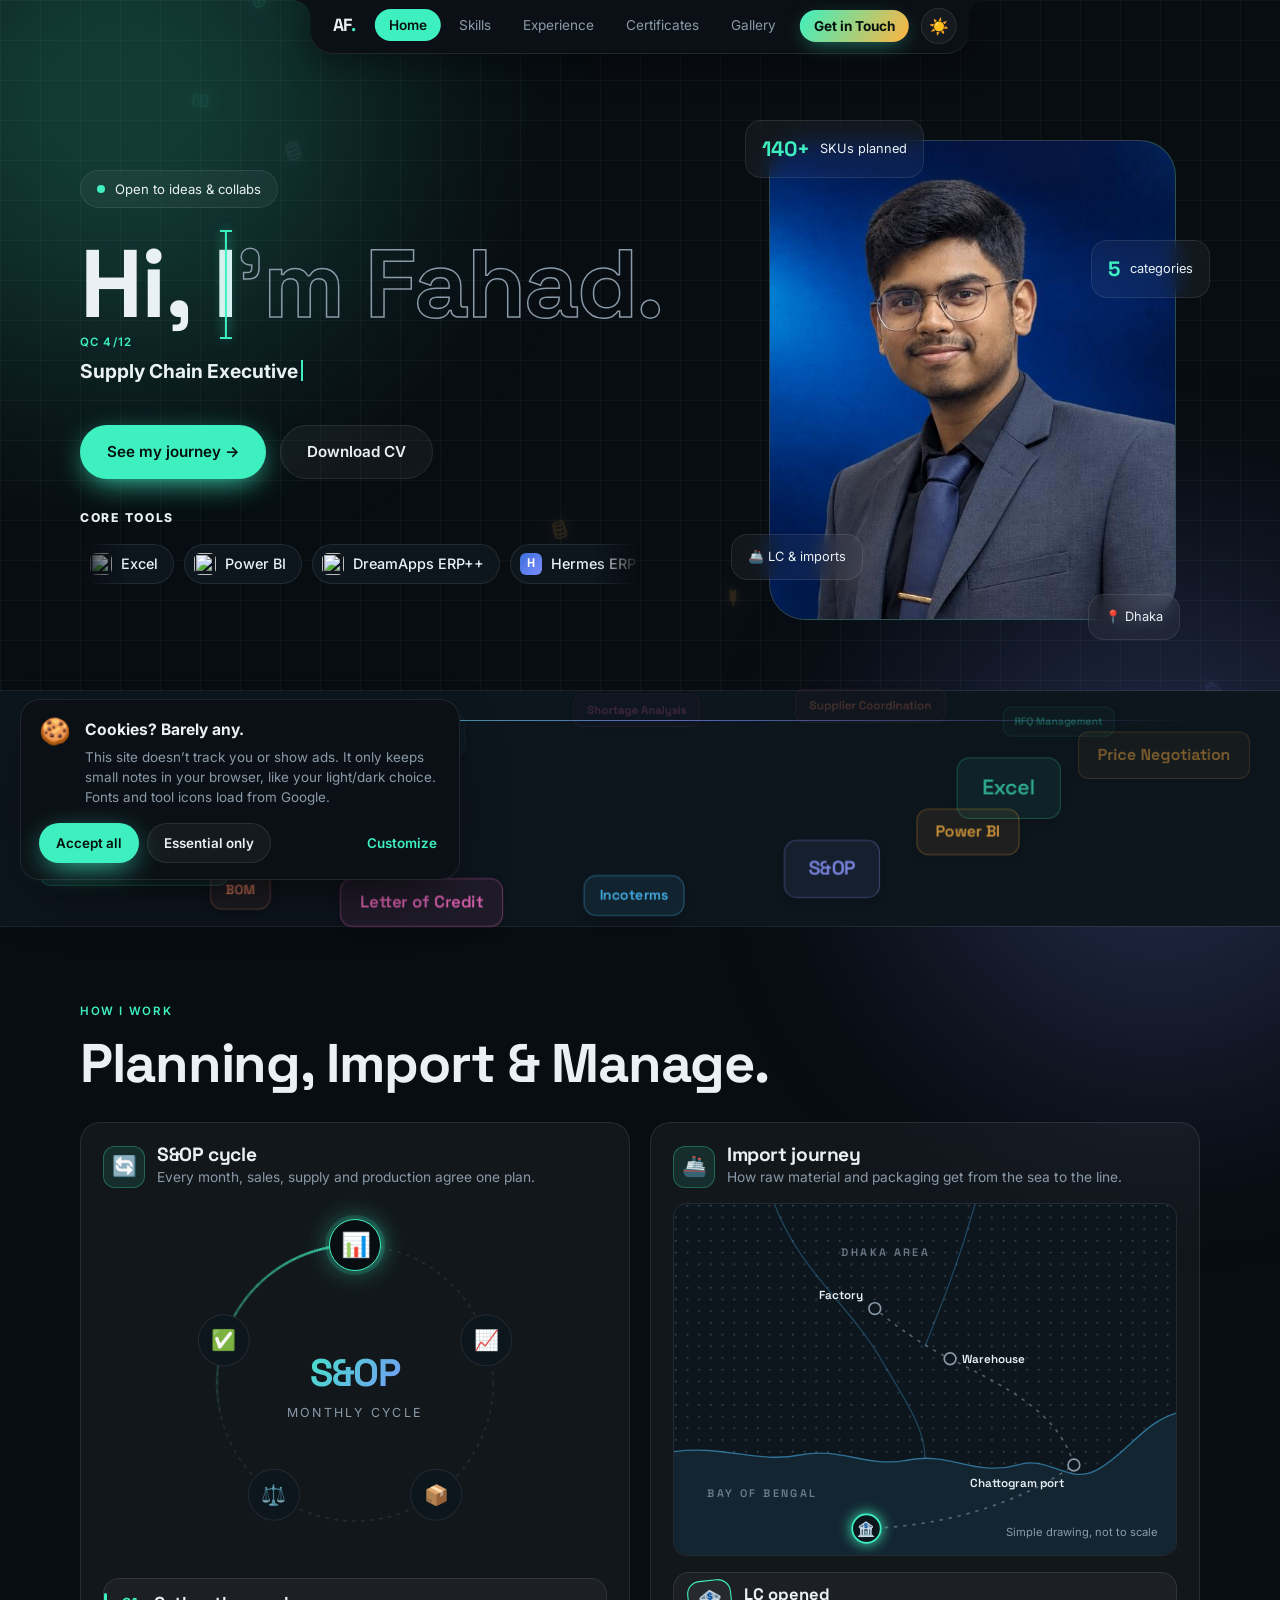
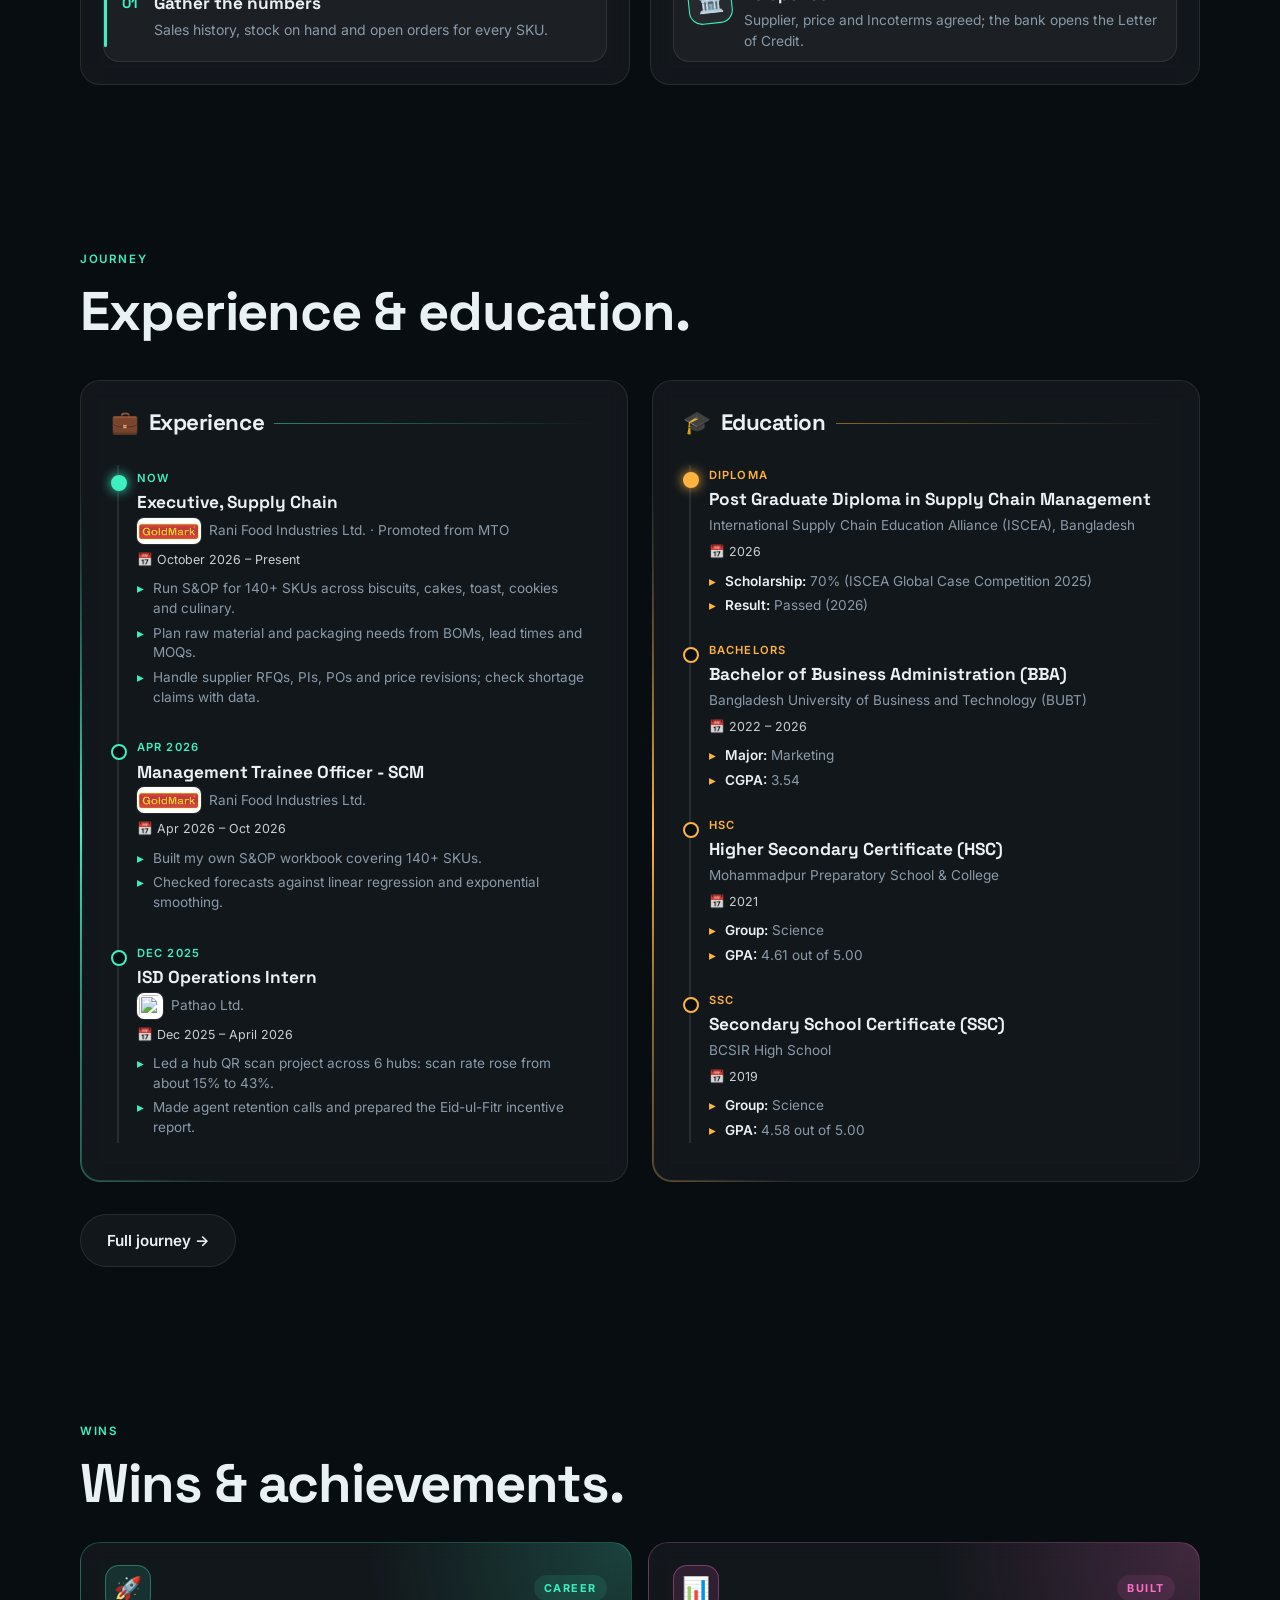
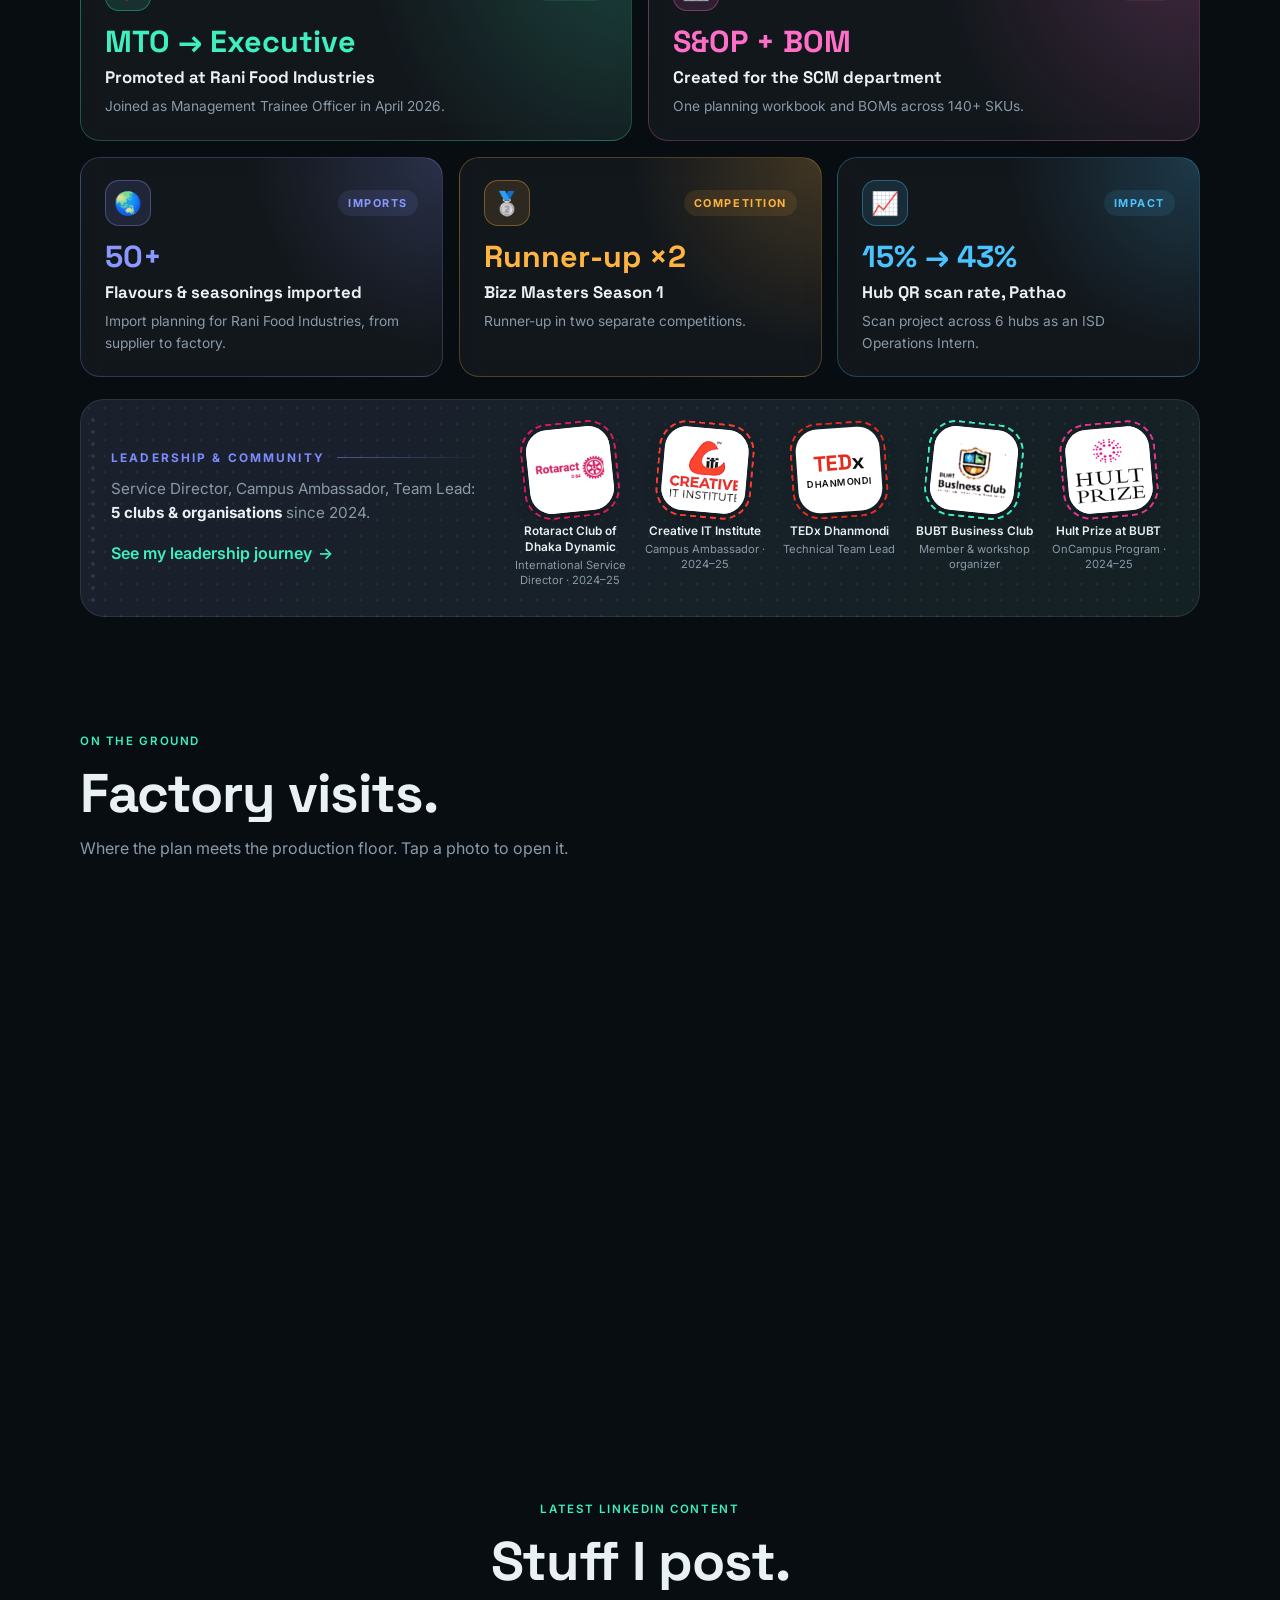
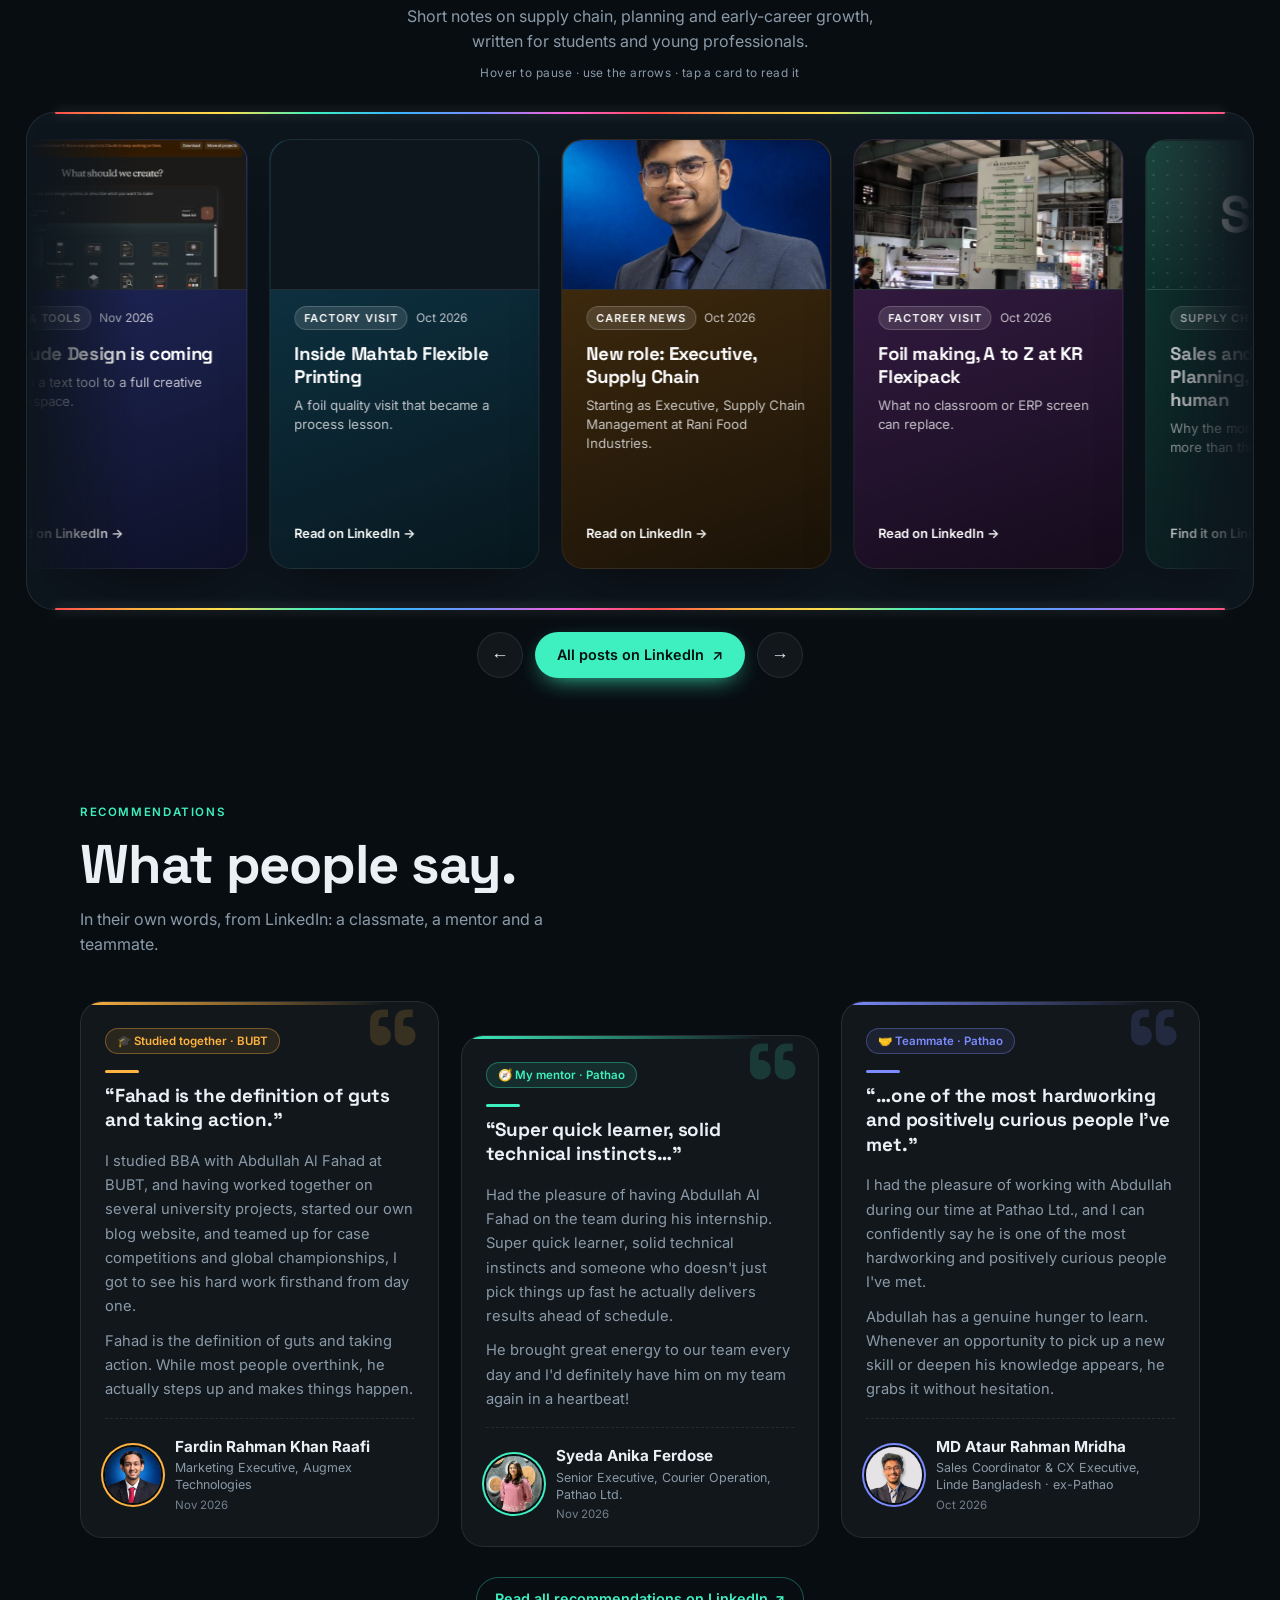
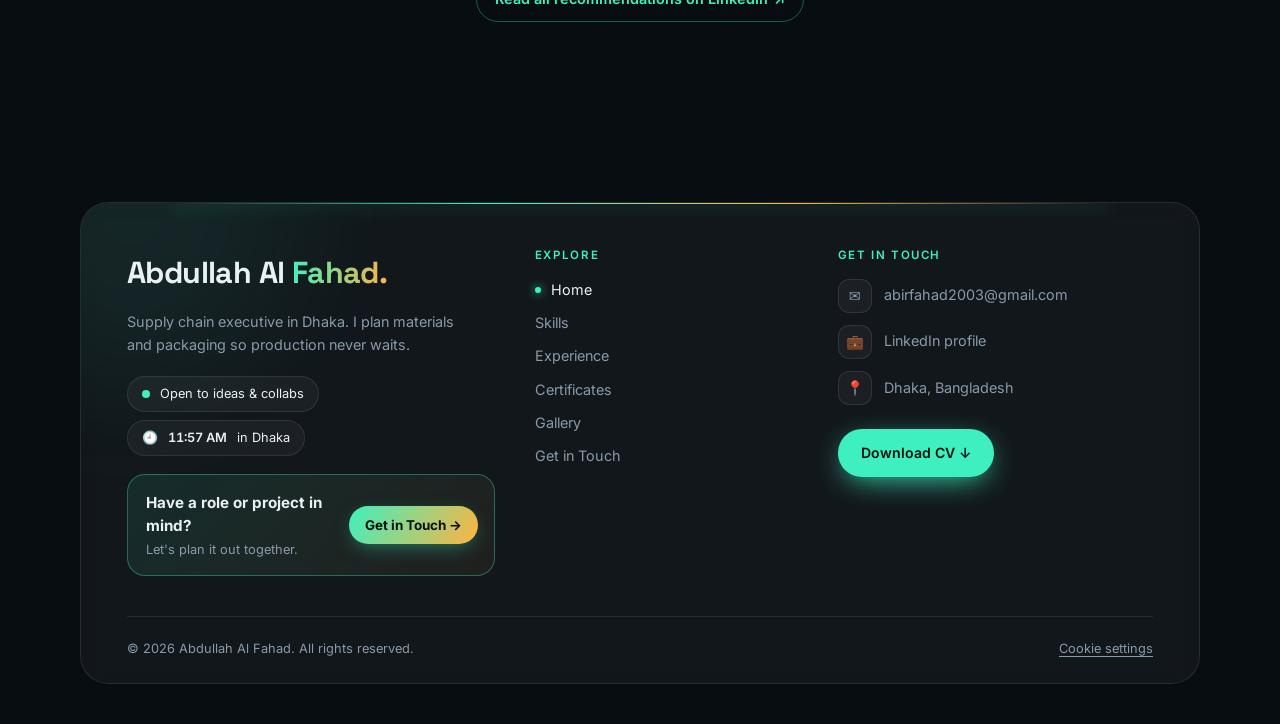
==== commit 8bbfbdcd: "Wins: 50+ flavours imported; recommendations slider on phones; Certificates vault viewer Co-Authored" ====
--- a/index.html
+++ b/index.html
@@ -392,10 +392,10 @@
         <span class="award-sub">One planning workbook and BOMs across 140+ SKUs.</span>
       </li>
       <li class="award glass c-violet" style="--d:2.6s">
-        <div class="award-top"><span class="award-icon" aria-hidden="true">🏭</span><span class="award-kind">Field work</span></div>
-        <span class="award-stat">2 factories</span>
-        <strong class="award-title">Supplier visits, Oct 2026</strong>
-        <span class="award-sub">Foil making A to Z at KR Flexipack; a foil quality visit at Mahtab Flexible Printing.</span>
+        <div class="award-top"><span class="award-icon" aria-hidden="true">🌏</span><span class="award-kind">Imports</span></div>
+        <span class="award-stat">50+</span>
+        <strong class="award-title">Flavours &amp; seasonings imported</strong>
+        <span class="award-sub">Import planning for Rani Food Industries, from supplier to factory.</span>
       </li>
       <li class="award glass c-amber" style="--d:3.9s">
         <div class="award-top"><span class="award-icon" aria-hidden="true">🥈</span><span class="award-kind">Competition</span></div>
--- a/css/style.css
+++ b/css/style.css
@@ -2321,94 +2321,84 @@
 
 
 /* =====================================================
-   CERTIFICATES PAGE (Nov 2026, from the owner's certificate files)
-   - stat tiles under the title (numbers count up, js part 31)
-   - category tabs with counts: All / Courses & training / Leadership &
-     volunteering / Competitions / Events & seminars
-   - groups of picture cards: the certificate (preview picture, shown whole
-     on a paper-coloured backing), then title, issuer, date and a badge.
-     Tapping the picture opens it full size in the photo viewer (js part 13).
-   - "Academic record" strip at the end (only in the All view)
-   ===================================================== */
-.cert-stats { list-style: none; display: grid; grid-template-columns: repeat(4, minmax(0, 1fr)); gap: 14px; margin-top: 34px; max-width: 880px; }
-.cert-stats li {
-  padding: 18px 16px; border-radius: 18px; text-align: center; border: 1px solid var(--line); background: var(--card);
-  transition: transform .3s, border-color .3s;
-}
-.cert-stats li:hover { transform: translateY(-3px); border-color: rgba(var(--accent-rgb), .45); }
-.cert-stats b { display: block; font-family: var(--font-head); font-size: clamp(1.9rem, 4vw, 2.6rem); line-height: 1; letter-spacing: -.03em;
-  background: var(--name-grad); -webkit-background-clip: text; background-clip: text; color: transparent; }
-.cert-stats span { display: block; margin-top: 8px; font-size: .72rem; letter-spacing: .1em; text-transform: uppercase; color: var(--muted); }
-
-.cert-sec { padding-top: 10px; }
-.cert-tabs { display: flex; flex-wrap: wrap; gap: 8px; justify-content: center; margin-bottom: 34px; }
-.cert-tab {
-  display: inline-flex; align-items: center; gap: 8px; min-height: 42px; padding: 8px 16px; cursor: pointer;
-  border-radius: 999px; border: 1px solid var(--line); background: var(--card); color: var(--muted);
-  font: 600 .86rem var(--font-body); transition: color .25s, background .25s, border-color .25s, transform .25s;
-}
-.cert-tab b { font-size: .72rem; padding: 1px 7px; border-radius: 99px; background: rgba(255,255,255,.06); }
-.cert-tab:hover { color: var(--text); transform: translateY(-2px); }
-.cert-tab.on { color: var(--on-accent); background: var(--accent-fill); border-color: transparent; box-shadow: 0 8px 22px -10px rgba(var(--accent-rgb), .8); }
-.cert-tab.on b { background: rgba(0,0,0,.15); }
-.cert-tab:focus-visible { outline: 2px solid var(--accent); outline-offset: 2px; }
-
-.cert-sec .cert-group { padding: 0; margin-bottom: 44px; }
-.cert-group[hidden] { display: none; }
-.cert-group.in-view { animation: cert-in .45s cubic-bezier(.2,.8,.2,1) both; }
-@keyframes cert-in { from { opacity: 0; transform: translateY(14px); } to { opacity: 1; transform: none; } }
-.cert-group-h { display: flex; align-items: center; gap: 10px; font-size: 1.3rem; margin-bottom: 18px; }
-.cert-group-h b { font: 600 .72rem var(--font-body); padding: 2px 8px; border-radius: 99px; border: 1px solid var(--line); color: var(--muted); }
-.cert-group-h::after { content: ""; flex: 1; height: 1px; background: linear-gradient(90deg, var(--line), transparent); }
-
-.cert-grid { display: grid; grid-template-columns: repeat(auto-fill, minmax(255px, 1fr)); gap: 18px; }
-.cert-card {
-  display: flex; flex-direction: column; border-radius: 18px; overflow: hidden; border: 1px solid var(--line); background: var(--card);
-  transition: transform .35s cubic-bezier(.2,.8,.2,1), border-color .3s, box-shadow .35s;
-}
-.cert-card:hover { transform: translateY(-5px); border-color: rgba(var(--accent-rgb), .45); box-shadow: 0 22px 40px -24px rgba(0,0,0,.8); }
-/* the certificate picture: shown whole (never cropped) on a paper-coloured backing */
-.cert-card .cert-shot { display: block; width: 100%; aspect-ratio: 4 / 3; border: 0; border-radius: 0; background: #f3efe6; }
-.cert-card .cert-shot img { object-fit: contain; padding: 10px; }
-.cert-card .cert-shot::before { background: linear-gradient(to top, rgba(4,8,12,.55), transparent 60%); }
-.cc-zoom {
-  position: absolute; right: 10px; bottom: 10px; z-index: 2; font: 600 .74rem var(--font-body); color: #fff;
-  padding: 5px 10px; border-radius: 99px; background: rgba(4,8,12,.6); backdrop-filter: blur(4px);
-  opacity: 0; transform: translateY(6px); transition: opacity .3s, transform .3s;
-}
-.cert-card:hover .cc-zoom, .cert-shot:focus-visible .cc-zoom { opacity: 1; transform: none; }
-.cc-body { padding: 14px 16px 16px; display: flex; flex-direction: column; gap: 4px; flex: 1; }
-.cc-body h3 { font-size: 1rem; line-height: 1.3; }
-.cc-body p { color: var(--muted); font-size: .84rem; line-height: 1.4; }
-.cc-meta { display: flex; flex-wrap: wrap; align-items: center; gap: 8px; margin-top: auto; padding-top: 10px; }
-.cc-date { font-size: .8rem; color: var(--text); }
-.cc-badge { font: 600 .7rem var(--font-body); padding: 3px 9px; border-radius: 99px; color: var(--accent); border: 1px solid rgba(var(--accent-rgb), .4); background: rgba(var(--accent-rgb), .08); }
-.cert-card[data-cat="comp"] .cc-badge { color: var(--accent-2); border-color: rgba(255,179,64,.45); background: rgba(255,179,64,.08); }
-
-/* academic record */
+   CERTIFICATES: THE VAULT (Nov 2026)
+   Under the title: a short facts line (not stat boxes).
+   Computers: an index on the left (grouped by category; each row = date,
+   title, who gave it; the chosen row is filled) and a big viewer on the
+   right that stays in view while you scroll the index: the certificate on
+   a paper backing, its category, title, issuer, date, badge, previous /
+   next, a counter and "Open full size". js part 31.
+   Phones: no viewer; tapping a row opens the certificate under it.
+   ===================================================== */
+.vault-facts { display: flex; flex-wrap: wrap; gap: 8px 18px; margin-top: 18px; color: var(--muted); font-size: .9rem; }
+.vault-facts span + span::before { content: "·"; margin-right: 18px; color: var(--line); }
+.vault-facts b { color: var(--text); font-weight: 600; }
+
+.vault-sec { padding-top: 10px; }
+.vault { display: grid; grid-template-columns: minmax(0, 400px) minmax(0, 1fr); gap: 30px; align-items: start; }
+.vault-index { display: grid; gap: 26px; }
+.vi-h { display: flex; align-items: center; gap: 10px; font-size: 1.02rem; margin-bottom: 10px; }
+.vi-h b { font: 600 .7rem var(--font-body); padding: 2px 8px; border-radius: 99px; border: 1px solid var(--line); color: var(--muted); }
+.vi-list { list-style: none; display: grid; gap: 6px; }
+.vi-item {
+  width: 100%; display: grid; grid-template-columns: 64px minmax(0, 1fr) 14px; gap: 12px; align-items: center; text-align: left;
+  padding: 11px 12px; border-radius: 14px; border: 1px solid transparent; background: transparent; color: var(--text);
+  font: inherit; cursor: pointer; transition: background .25s, border-color .25s;
+}
+.vi-item:hover { background: var(--card); border-color: var(--line); }
+.vi-item.on { background: rgba(var(--accent-rgb), .1); border-color: rgba(var(--accent-rgb), .45); }
+.vi-item:focus-visible { outline: 2px solid var(--accent); outline-offset: 2px; }
+.vi-date { font: 600 .72rem/1.2 var(--font-body); color: var(--muted); font-variant-numeric: tabular-nums; }
+.vi-item.on .vi-date { color: var(--accent); }
+.vi-text b { display: block; font-size: .88rem; font-weight: 600; line-height: 1.3; }
+.vi-text small { display: block; font-size: .75rem; color: var(--muted); margin-top: 2px; line-height: 1.3; }
+.vi-go { color: var(--muted); font-size: 1.2rem; transition: transform .25s, color .25s; }
+.vi-item:hover .vi-go, .vi-item.on .vi-go { color: var(--accent); transform: translateX(3px); }
+
+.vault-view {
+  position: sticky; top: 90px; padding: 18px; border-radius: 24px; border: 1px solid var(--line); background: var(--card);
+  box-shadow: 0 30px 60px -36px rgba(0,0,0,.8);
+}
+.vv-frame { border-radius: 16px; background: #f3efe6; aspect-ratio: 1.414 / 1; display: grid; place-items: center; overflow: hidden; }
+.vv-img { width: 100%; height: 100%; object-fit: contain; padding: 14px; transition: opacity .25s, transform .35s; }
+.vault-view.is-changing .vv-img { opacity: 0; transform: scale(.98); }
+.vv-info { padding: 16px 4px 4px; }
+.vv-cat { font: 700 .7rem var(--font-body); letter-spacing: .12em; text-transform: uppercase; color: var(--accent-2); }
+.vv-title { font-size: 1.3rem; line-height: 1.25; margin-top: 6px; }
+.vv-issuer { color: var(--muted); margin-top: 4px; font-size: .92rem; }
+.vv-meta { display: flex; flex-wrap: wrap; align-items: center; gap: 10px; margin-top: 10px; }
+.vv-date { font-size: .85rem; }
+.vv-badge { font: 600 .72rem var(--font-body); padding: 3px 10px; border-radius: 99px; color: var(--accent); border: 1px solid rgba(var(--accent-rgb), .4); background: rgba(var(--accent-rgb), .08); }
+.vv-nav { display: flex; align-items: center; gap: 10px; margin-top: 16px; padding-top: 14px; border-top: 1px dashed var(--line); }
+.vv-btn {
+  width: 40px; height: 40px; border-radius: 50%; border: 1px solid var(--line); background: var(--bg-2); color: var(--text);
+  cursor: pointer; font-size: 1rem; transition: border-color .25s, color .25s;
+}
+.vv-btn:hover, .vv-btn:focus-visible { border-color: var(--accent); color: var(--accent); }
+.vv-btn:focus-visible, .vv-open:focus-visible { outline: 2px solid var(--accent); outline-offset: 2px; }
+.vv-count { font-size: .82rem; color: var(--muted); font-variant-numeric: tabular-nums; }
+.vv-open { margin-left: auto; font-weight: 600; font-size: .88rem; color: var(--accent); }
+
+/* inline preview (phones): opens under the tapped row */
+.vi-peek { margin: 6px 0 10px; border-radius: 14px; overflow: hidden; border: 1px solid var(--line); background: var(--card); }
+.vi-peek img { display: block; width: 100%; background: #f3efe6; padding: 8px; }
+.vi-peek div { display: flex; align-items: center; gap: 10px; flex-wrap: wrap; padding: 10px 12px; }
+.vi-peek a { margin-left: auto; font-weight: 600; font-size: .82rem; color: var(--accent); }
+
+.cert-academic { margin-top: 46px; }
 .acad-list { list-style: none; display: grid; grid-template-columns: repeat(auto-fill, minmax(260px, 1fr)); gap: 12px; }
 .acad-list li { display: grid; gap: 2px; padding: 14px 16px; border-radius: 14px; border: 1px dashed rgba(255,179,64,.35); background: rgba(255,179,64,.04); }
 .acad-list b { font-size: .95rem; }
 .acad-list span { color: var(--muted); font-size: .82rem; }
 .acad-list em { font-style: normal; font-weight: 600; font-size: .8rem; color: var(--accent-2); margin-top: 4px; }
 
-@media (max-width: 860px) { .cert-stats { grid-template-columns: repeat(2, minmax(0, 1fr)); } }
-@media (max-width: 600px) {
-  .cert-tabs { flex-wrap: nowrap; overflow-x: auto; justify-content: flex-start; scrollbar-width: none; padding: 2px 2px 6px; margin-bottom: 24px; }
-  .cert-tabs::-webkit-scrollbar { display: none; }
-  .cert-tab { flex: none; }
-  .cert-grid { grid-template-columns: repeat(2, minmax(0, 1fr)); gap: 10px; }
-  .cc-body { padding: 10px 11px 12px; }
-  .cc-body h3 { font-size: .84rem; }
-  .cc-body p { font-size: .74rem; }
-  .cc-date { font-size: .72rem; }
-  .cc-badge { font-size: .64rem; }
-  .cert-card .cert-shot img { padding: 6px; }
-  .cc-zoom { display: none; }
-}
-@media (prefers-reduced-motion: reduce) { .cert-group.in-view { animation: none; } .cert-card:hover, .cert-tab:hover, .cert-stats li:hover { transform: none; } }
-
-
+@media (max-width: 860px) {
+  .vault { grid-template-columns: minmax(0, 1fr); }
+  .vault-view { display: none; }
+  .vi-item { grid-template-columns: 58px minmax(0, 1fr) 14px; padding: 10px; }
+  .vi-item.on .vi-go { transform: rotate(90deg); }
+}
+@media (prefers-reduced-motion: reduce) { .vv-img { transition: none; } }
 
 /* =====================================================
    COOKIES & PRIVACY NOTICE (js part 32) and PHONE TIP (js part 33)
@@ -2633,3 +2623,21 @@
   .lp-short { display: block; font-size: .62rem; line-height: 1.2; color: var(--text); font-weight: 600; }
 }
 @media (prefers-reduced-motion: reduce) { .lp-stamps li:hover .lp-stamp { transform: rotate(var(--rot)); } }
+
+
+/* WHAT PEOPLE SAY ON PHONES (js part 34): one card at a time in a row you
+   can swipe (scroll snap), the next card peeking at the edge, dots below. */
+.rec-dots { display: none; }
+@media (max-width: 760px) {
+  .rec-grid {
+    display: flex; gap: 12px; max-width: none; margin-inline: -16px; padding: 4px 16px 8px;
+    overflow-x: auto; scroll-snap-type: x mandatory; scroll-padding-inline: 16px; scrollbar-width: none; align-items: stretch;
+  }
+  .rec-grid::-webkit-scrollbar { display: none; }
+  .rec-grid .rec { flex: 0 0 86%; scroll-snap-align: start; margin-top: 0; }
+  .rec-dots { display: flex; justify-content: center; gap: 8px; margin-top: 14px; }
+  .rec-dots[hidden] { display: none; }
+  .rec-dots button { width: 8px; height: 8px; padding: 0; border: 0; border-radius: 99px; background: var(--line); cursor: pointer; transition: width .3s, background .3s; }
+  .rec-dots button.on { width: 24px; background: var(--accent); }
+  .rec-dots button:focus-visible { outline: 2px solid var(--accent); outline-offset: 3px; }
+}
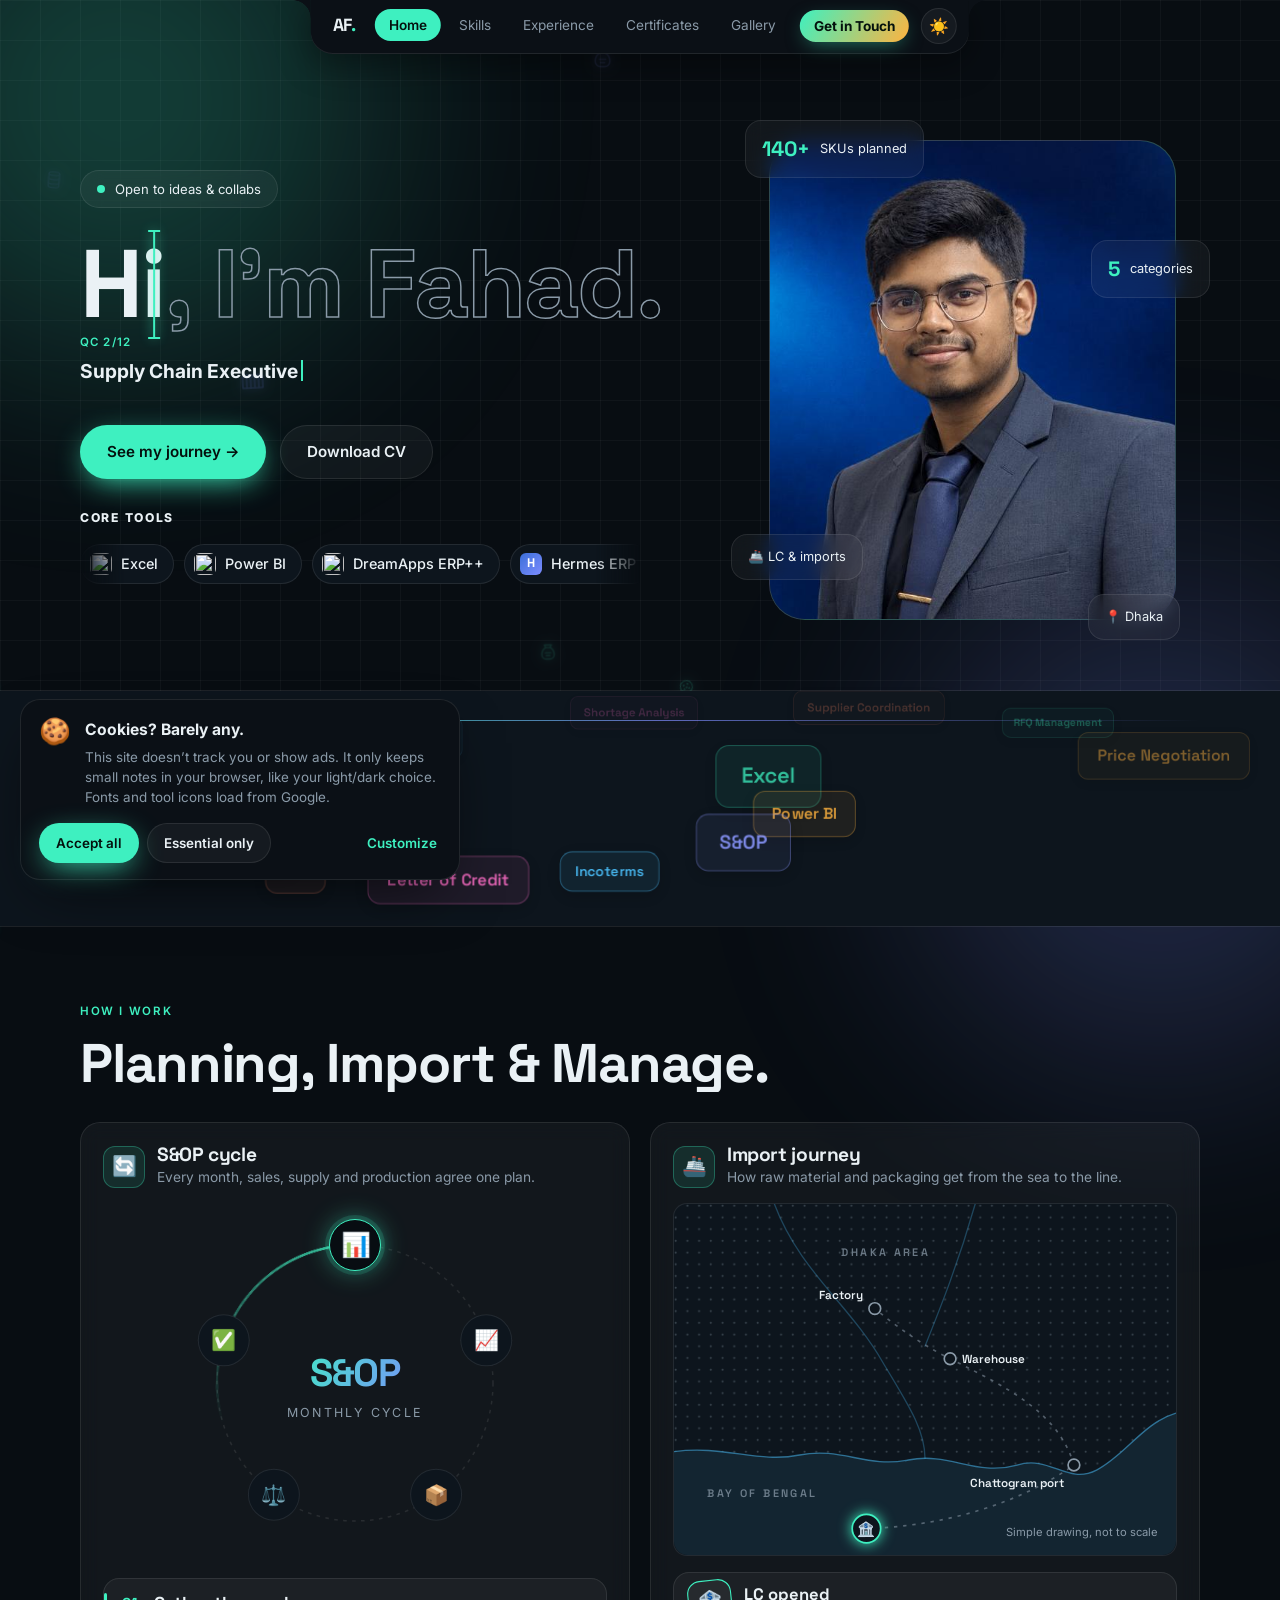
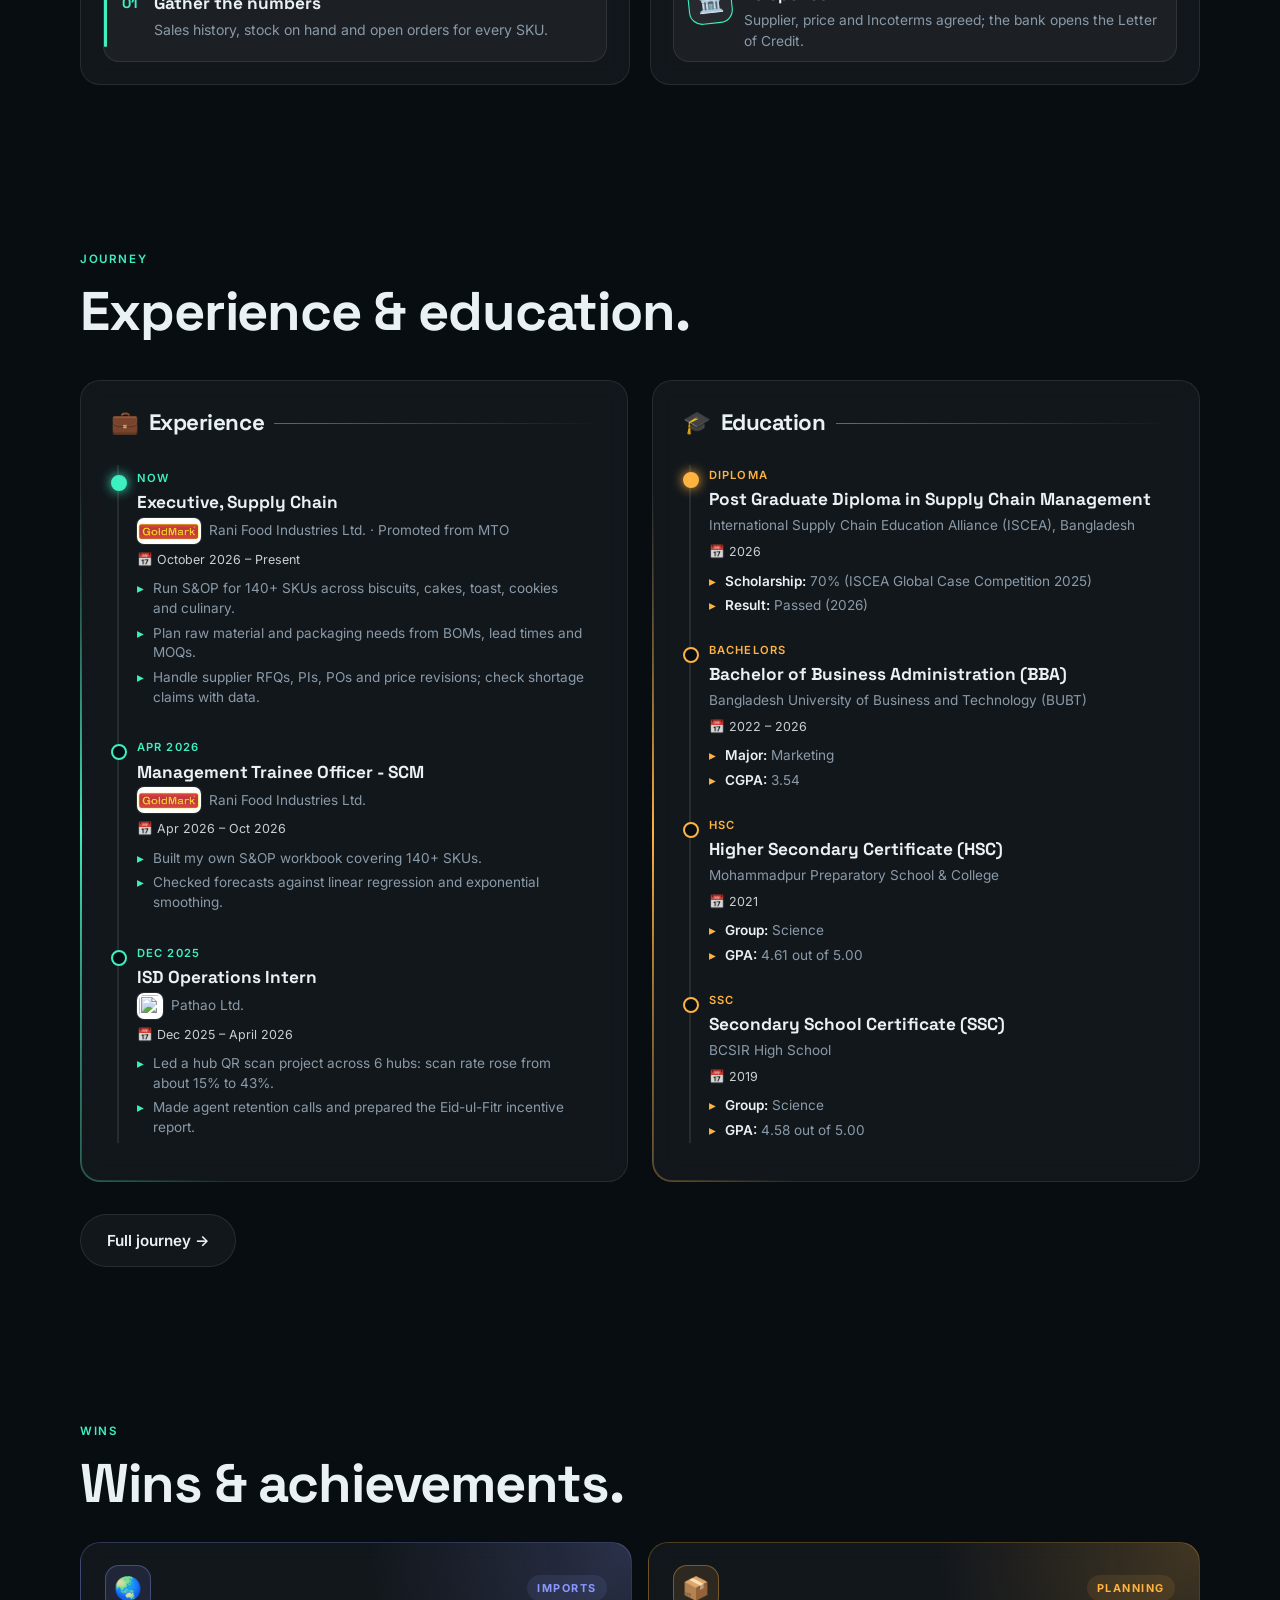
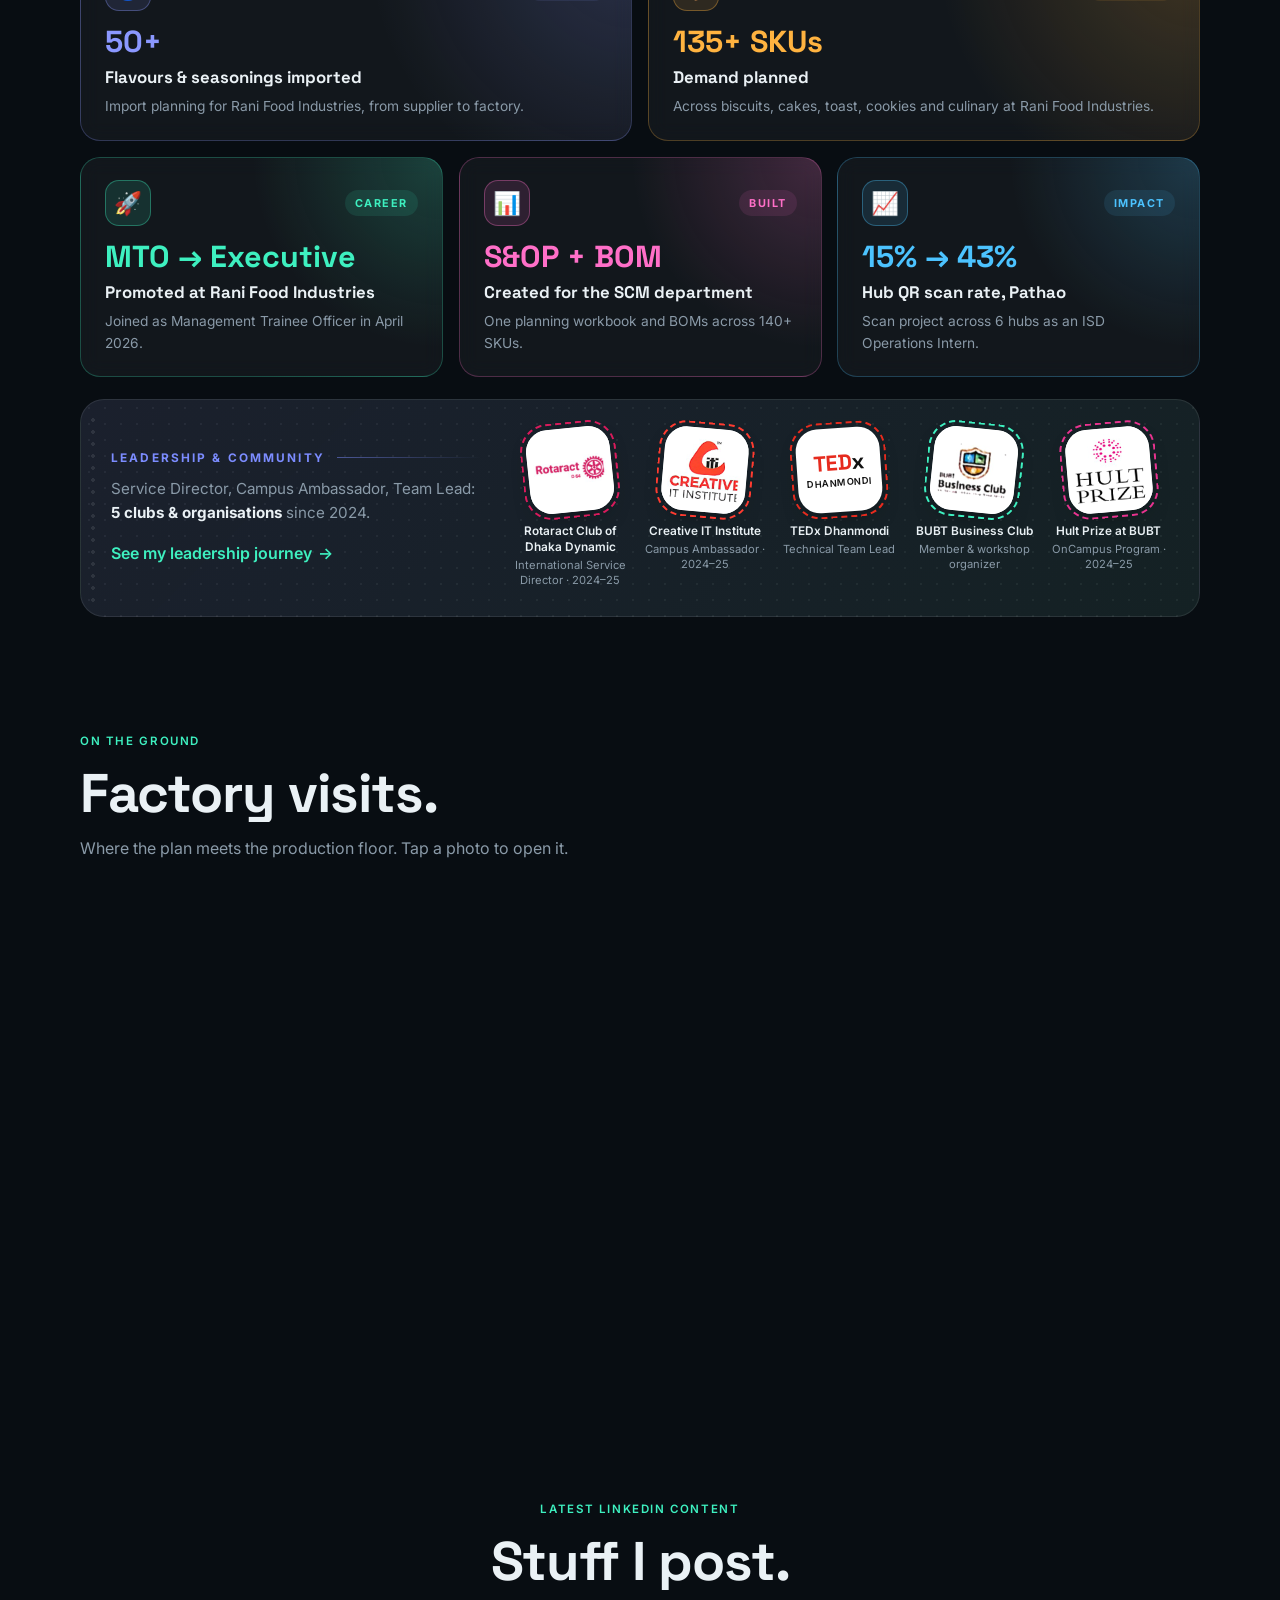
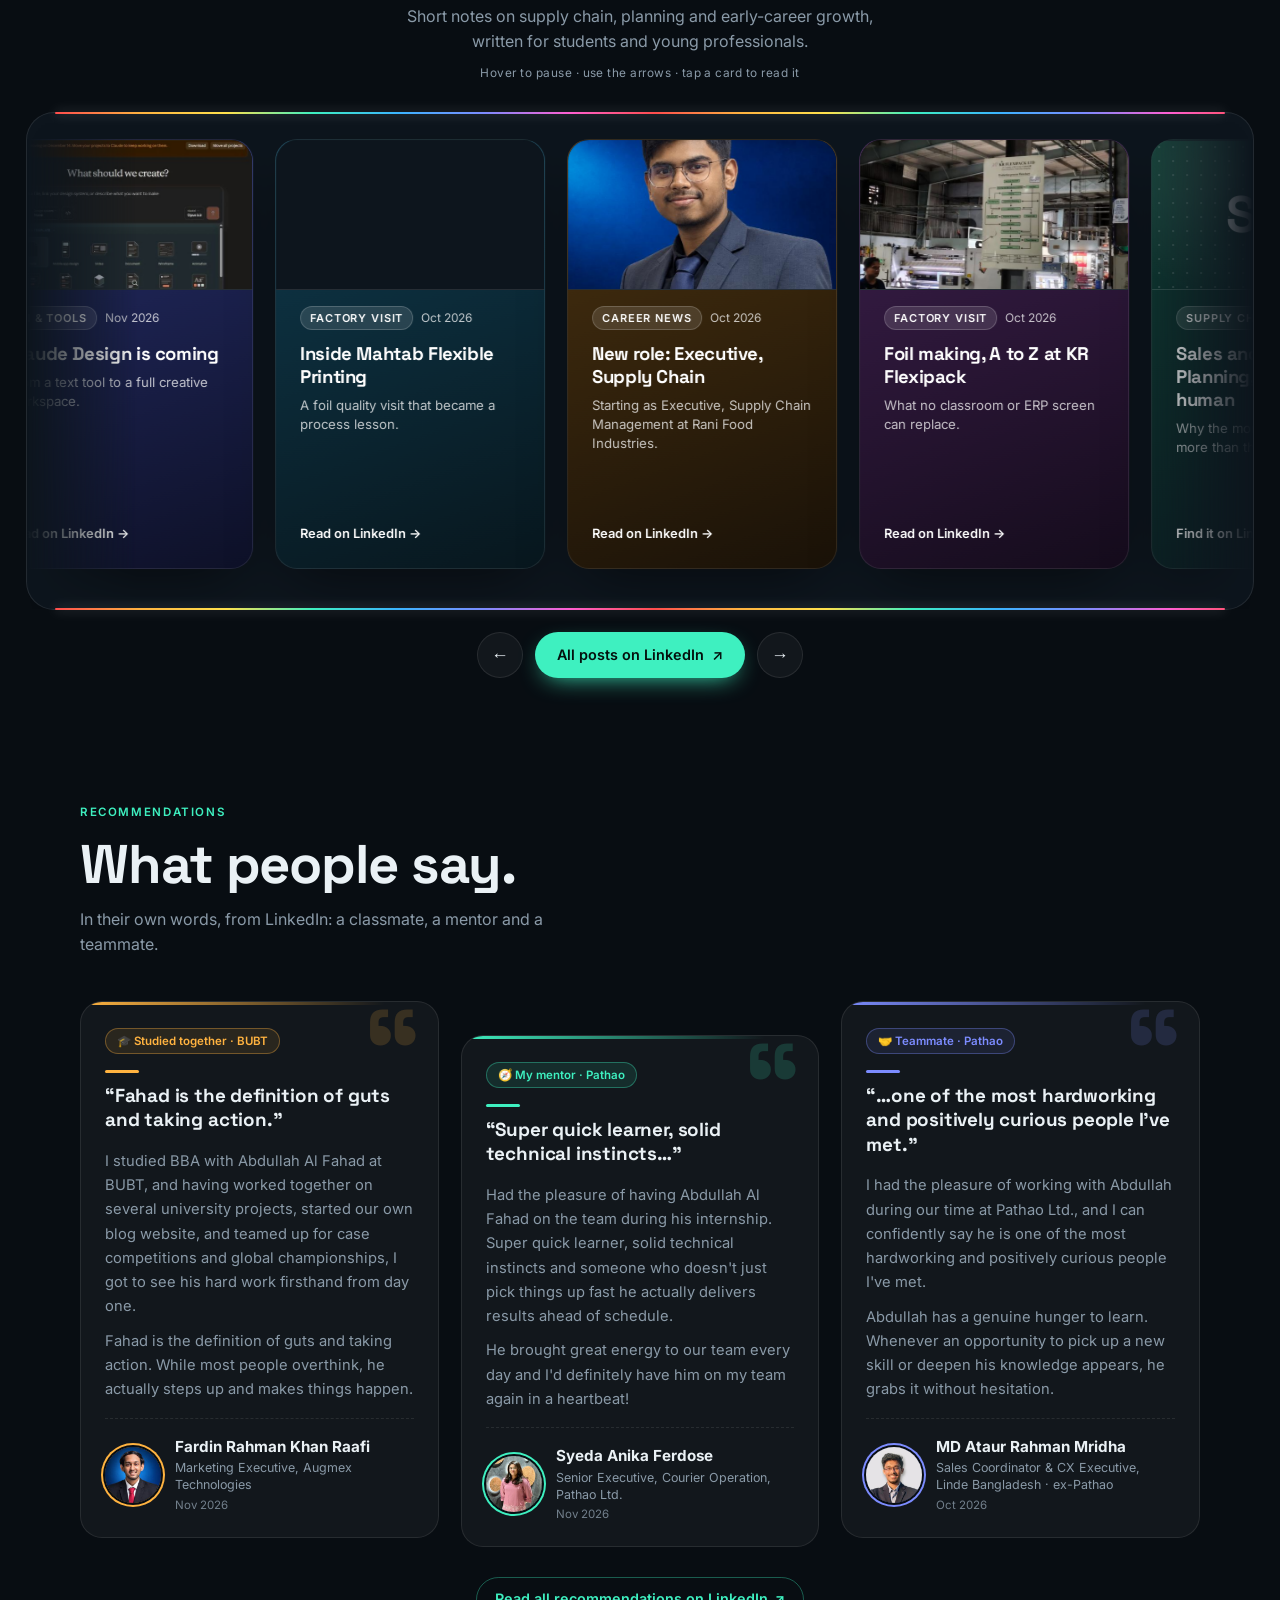
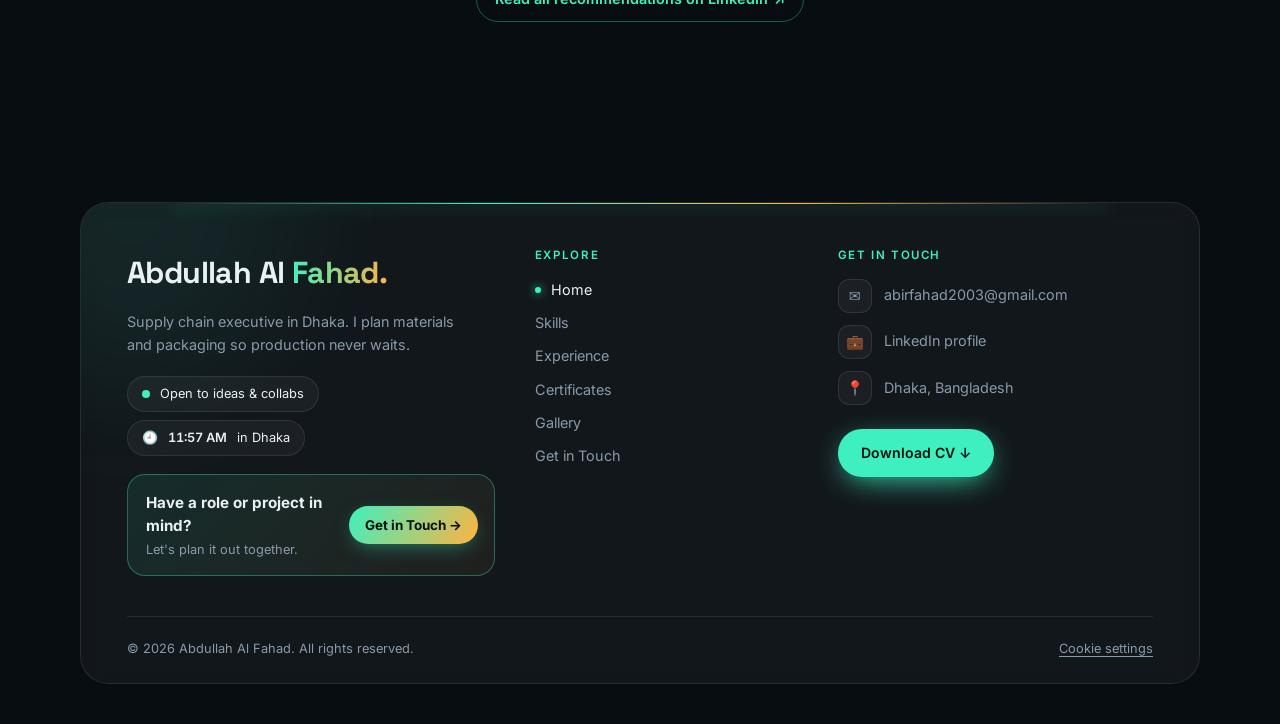
==== commit e8dfdd68: "Certificates fact cards with hover; Wins: flavours first, 135+ SKUs, runner-up removed Co-Authored-B" ====
--- a/index.html
+++ b/index.html
@@ -378,30 +378,30 @@
     <span class="tag reveal">Wins</span>
     <h2 class="title reveal d1" data-anim="pop">Wins &amp; achievements.</h2>
     <ul class="award-grid reveal d2">
-      <!-- newest first; the oldest win (Pathao scan rate) sits last; the ISCEA 70% card was removed (owner, Nov 2026) -->
-      <li class="award glass c-mint" style="--d:0.0s">
+      <!-- order (owner, Nov 2026): 50+ flavours imported, 135+ SKUs demand planned, MTO -> Executive, S&OP + BOM, Pathao. Runner-up x2 and ISCEA 70% were removed. -->
+      <li class="award glass c-violet" style="--d:0.0s">
+        <div class="award-top"><span class="award-icon" aria-hidden="true">🌏</span><span class="award-kind">Imports</span></div>
+        <span class="award-stat">50+</span>
+        <strong class="award-title">Flavours &amp; seasonings imported</strong>
+        <span class="award-sub">Import planning for Rani Food Industries, from supplier to factory.</span>
+      </li>
+      <li class="award glass c-amber" style="--d:1.3s">
+        <div class="award-top"><span class="award-icon" aria-hidden="true">📦</span><span class="award-kind">Planning</span></div>
+        <span class="award-stat">135+ SKUs</span>
+        <strong class="award-title">Demand planned</strong>
+        <span class="award-sub">Across biscuits, cakes, toast, cookies and culinary at Rani Food Industries.</span>
+      </li>
+      <li class="award glass c-mint" style="--d:2.6s">
         <div class="award-top"><span class="award-icon" aria-hidden="true">🚀</span><span class="award-kind">Career</span></div>
         <span class="award-stat">MTO → Executive</span>
         <strong class="award-title">Promoted at Rani Food Industries</strong>
         <span class="award-sub">Joined as Management Trainee Officer in April 2026.</span>
       </li>
-      <li class="award glass c-pink" style="--d:1.3s">
+      <li class="award glass c-pink" style="--d:3.9s">
         <div class="award-top"><span class="award-icon" aria-hidden="true">📊</span><span class="award-kind">Built</span></div>
         <span class="award-stat">S&amp;OP + BOM</span>
         <strong class="award-title">Created for the SCM department</strong>
         <span class="award-sub">One planning workbook and BOMs across 140+ SKUs.</span>
-      </li>
-      <li class="award glass c-violet" style="--d:2.6s">
-        <div class="award-top"><span class="award-icon" aria-hidden="true">🌏</span><span class="award-kind">Imports</span></div>
-        <span class="award-stat">50+</span>
-        <strong class="award-title">Flavours &amp; seasonings imported</strong>
-        <span class="award-sub">Import planning for Rani Food Industries, from supplier to factory.</span>
-      </li>
-      <li class="award glass c-amber" style="--d:3.9s">
-        <div class="award-top"><span class="award-icon" aria-hidden="true">🥈</span><span class="award-kind">Competition</span></div>
-        <span class="award-stat">Runner-up ×2</span>
-        <strong class="award-title">Bizz Masters Season 1</strong>
-        <span class="award-sub">Runner-up in two separate competitions.</span>
       </li>
       <li class="award glass c-sky" style="--d:5.2s">
         <div class="award-top"><span class="award-icon" aria-hidden="true">📈</span><span class="award-kind">Impact</span></div>
--- a/css/style.css
+++ b/css/style.css
@@ -2330,9 +2330,28 @@
    next, a counter and "Open full size". js part 31.
    Phones: no viewer; tapping a row opens the certificate under it.
    ===================================================== */
-.vault-facts { display: flex; flex-wrap: wrap; gap: 8px 18px; margin-top: 18px; color: var(--muted); font-size: .9rem; }
-.vault-facts span + span::before { content: "·"; margin-right: 18px; color: var(--line); }
-.vault-facts b { color: var(--text); font-weight: 600; }
+/* quick facts: three small cards; hover lifts them, tints the border and
+   gives the icon a little turn */
+.vault-facts { list-style: none; display: flex; flex-wrap: wrap; gap: 12px; margin-top: 22px; }
+.vault-facts li {
+  display: grid; grid-template-columns: auto 1fr; grid-template-rows: auto auto; column-gap: 12px; align-items: center;
+  min-width: 170px; padding: 12px 18px 12px 14px; border-radius: 16px; border: 1px solid var(--line); background: var(--card);
+  transition: transform .3s cubic-bezier(.2,.8,.2,1), border-color .3s, box-shadow .3s;
+}
+.vault-facts li:hover { transform: translateY(-4px); border-color: rgba(var(--accent-rgb), .5); box-shadow: 0 16px 30px -18px rgba(var(--accent-rgb), .7); }
+.vf-ic { grid-row: 1 / 3; width: 38px; height: 38px; display: grid; place-items: center; border-radius: 12px; font-size: 1.1rem;
+  background: rgba(var(--accent-rgb), .1); border: 1px solid rgba(var(--accent-rgb), .25); transition: transform .35s cubic-bezier(.3,1.5,.5,1); }
+.vault-facts li:hover .vf-ic { transform: rotate(-8deg) scale(1.08); }
+.vault-facts b { font: 700 1.25rem/1.1 var(--font-head); letter-spacing: -.02em; color: var(--text); }
+.vault-facts small { font-size: .74rem; color: var(--muted); }
+@media (max-width: 600px) {
+  .vault-facts { gap: 8px; }
+  .vault-facts li { min-width: 0; flex: 1 1 calc(50% - 8px); padding: 10px 12px 10px 10px; column-gap: 10px; }
+  .vault-facts li:last-child { flex-basis: 100%; }
+  .vf-ic { width: 32px; height: 32px; font-size: .95rem; }
+  .vault-facts b { font-size: 1.05rem; }
+}
+@media (prefers-reduced-motion: reduce) { .vault-facts li:hover, .vault-facts li:hover .vf-ic { transform: none; } }
 
 .vault-sec { padding-top: 10px; }
 .vault { display: grid; grid-template-columns: minmax(0, 400px) minmax(0, 1fr); gap: 30px; align-items: start; }
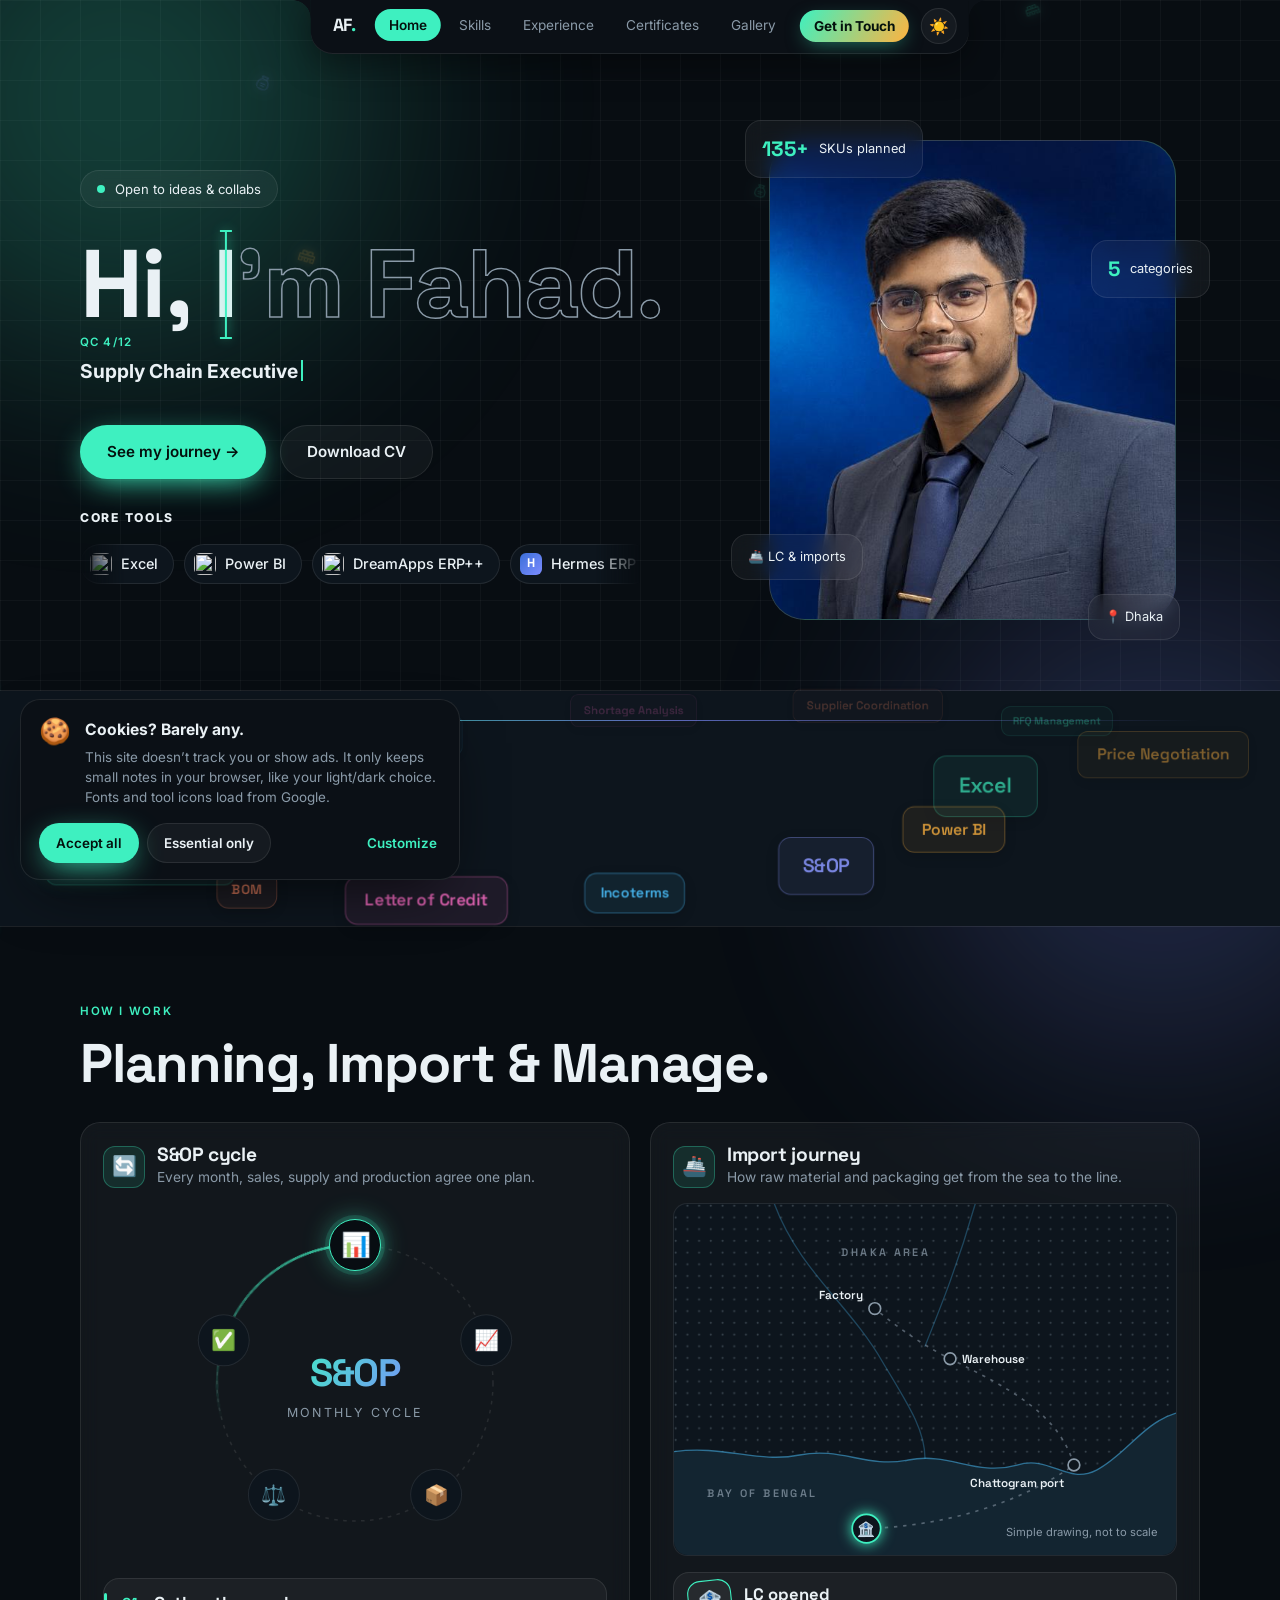
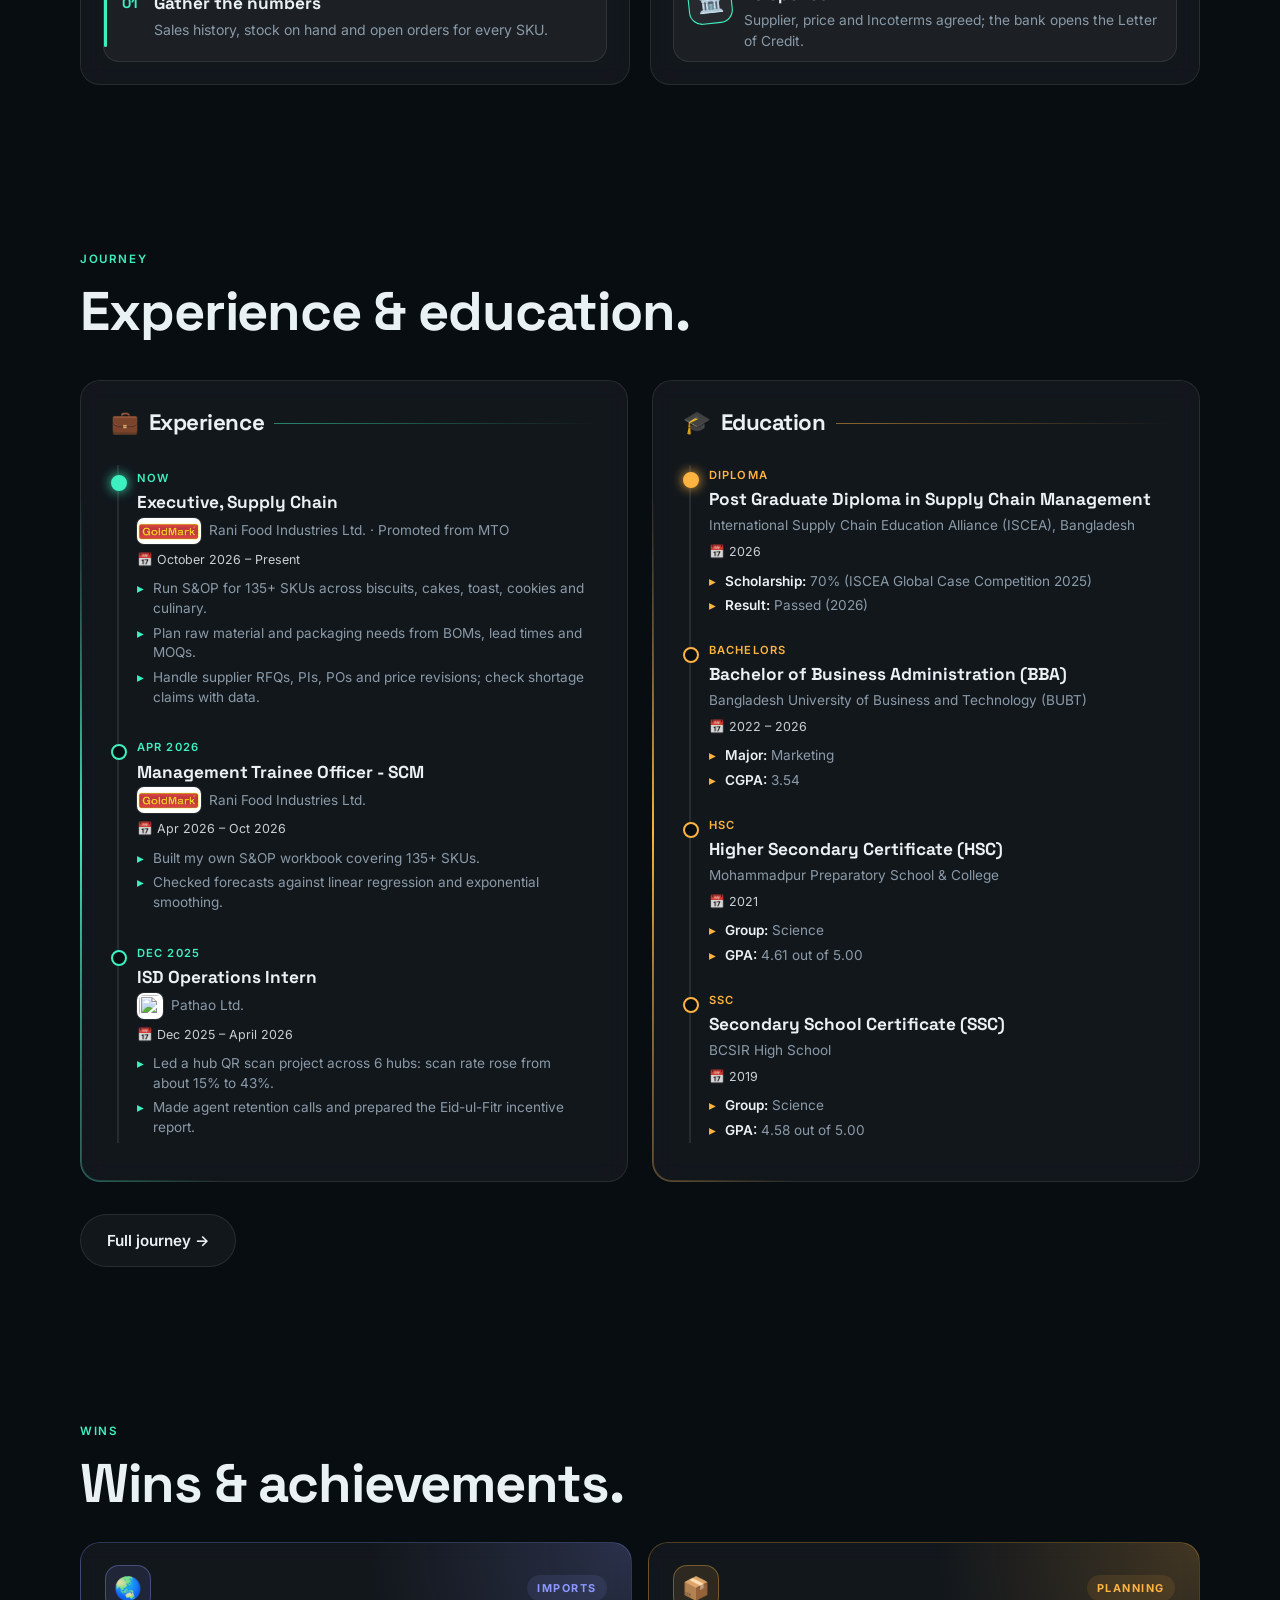
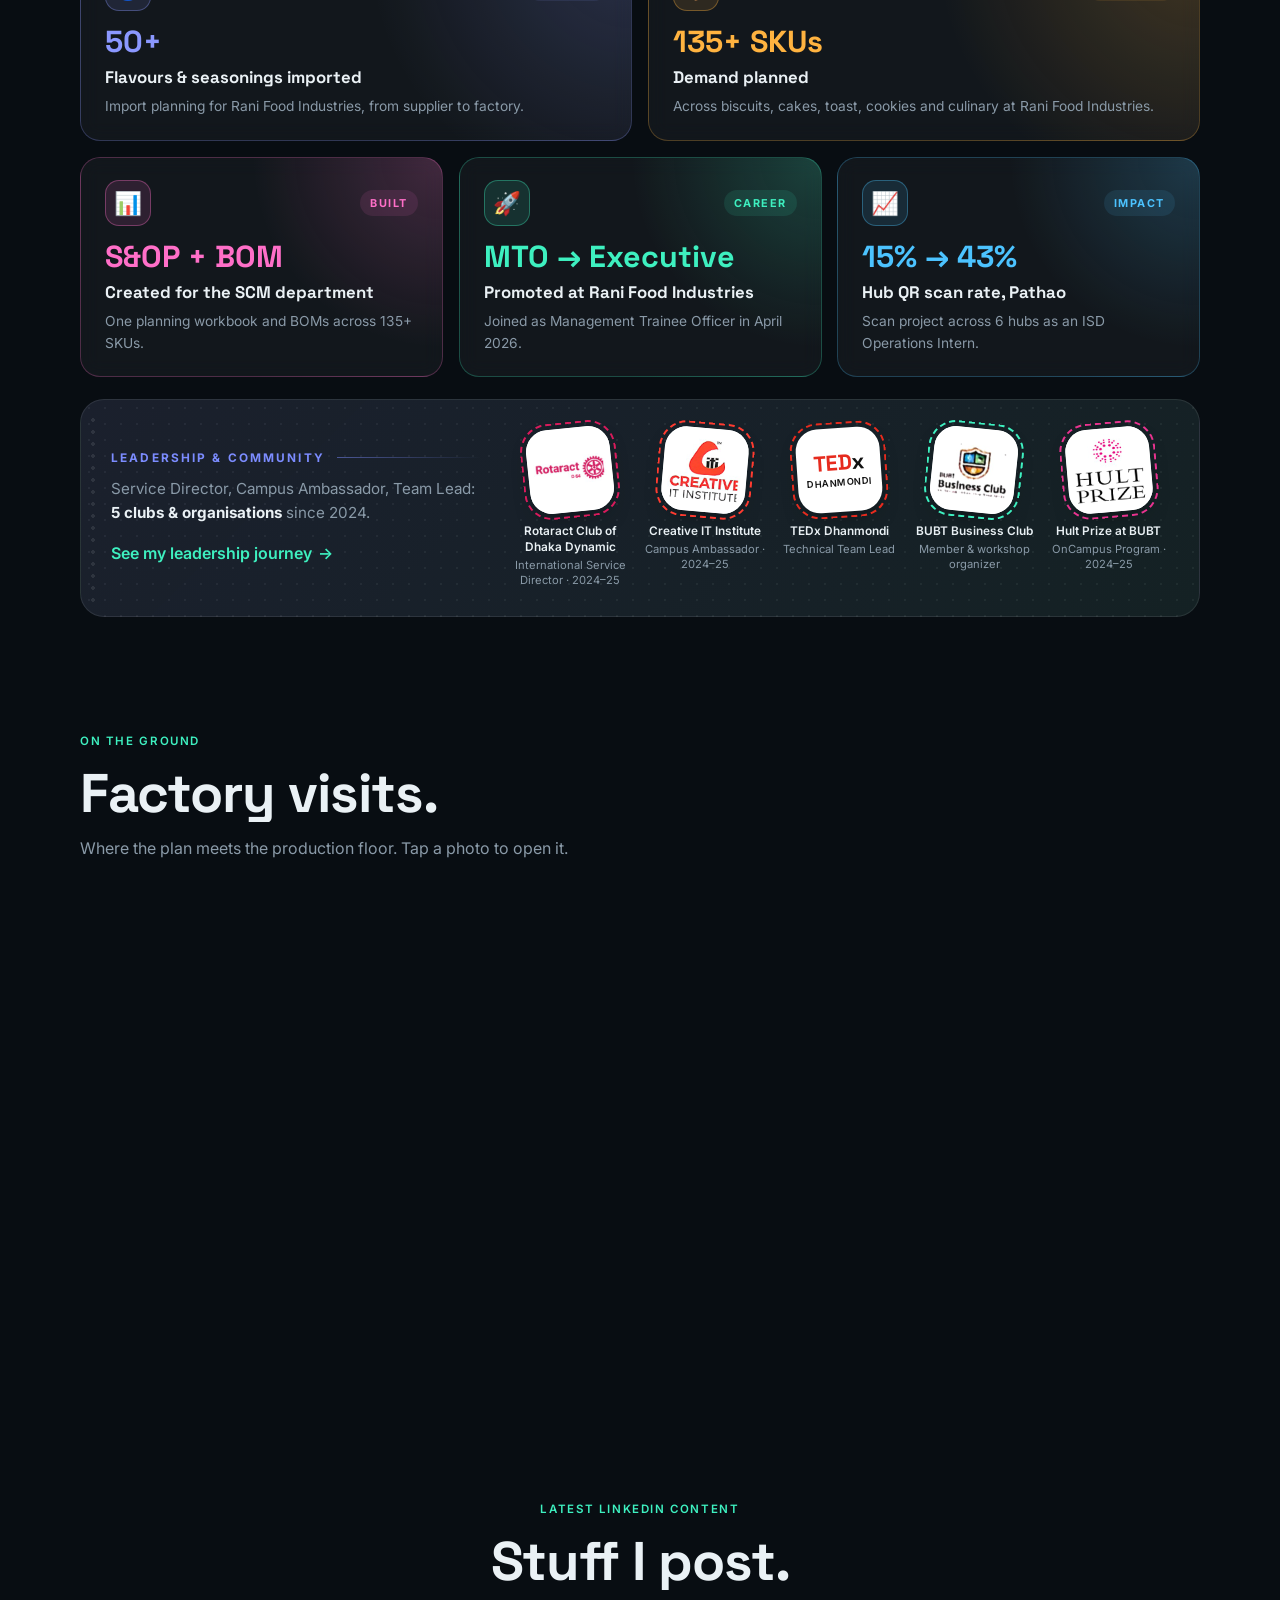
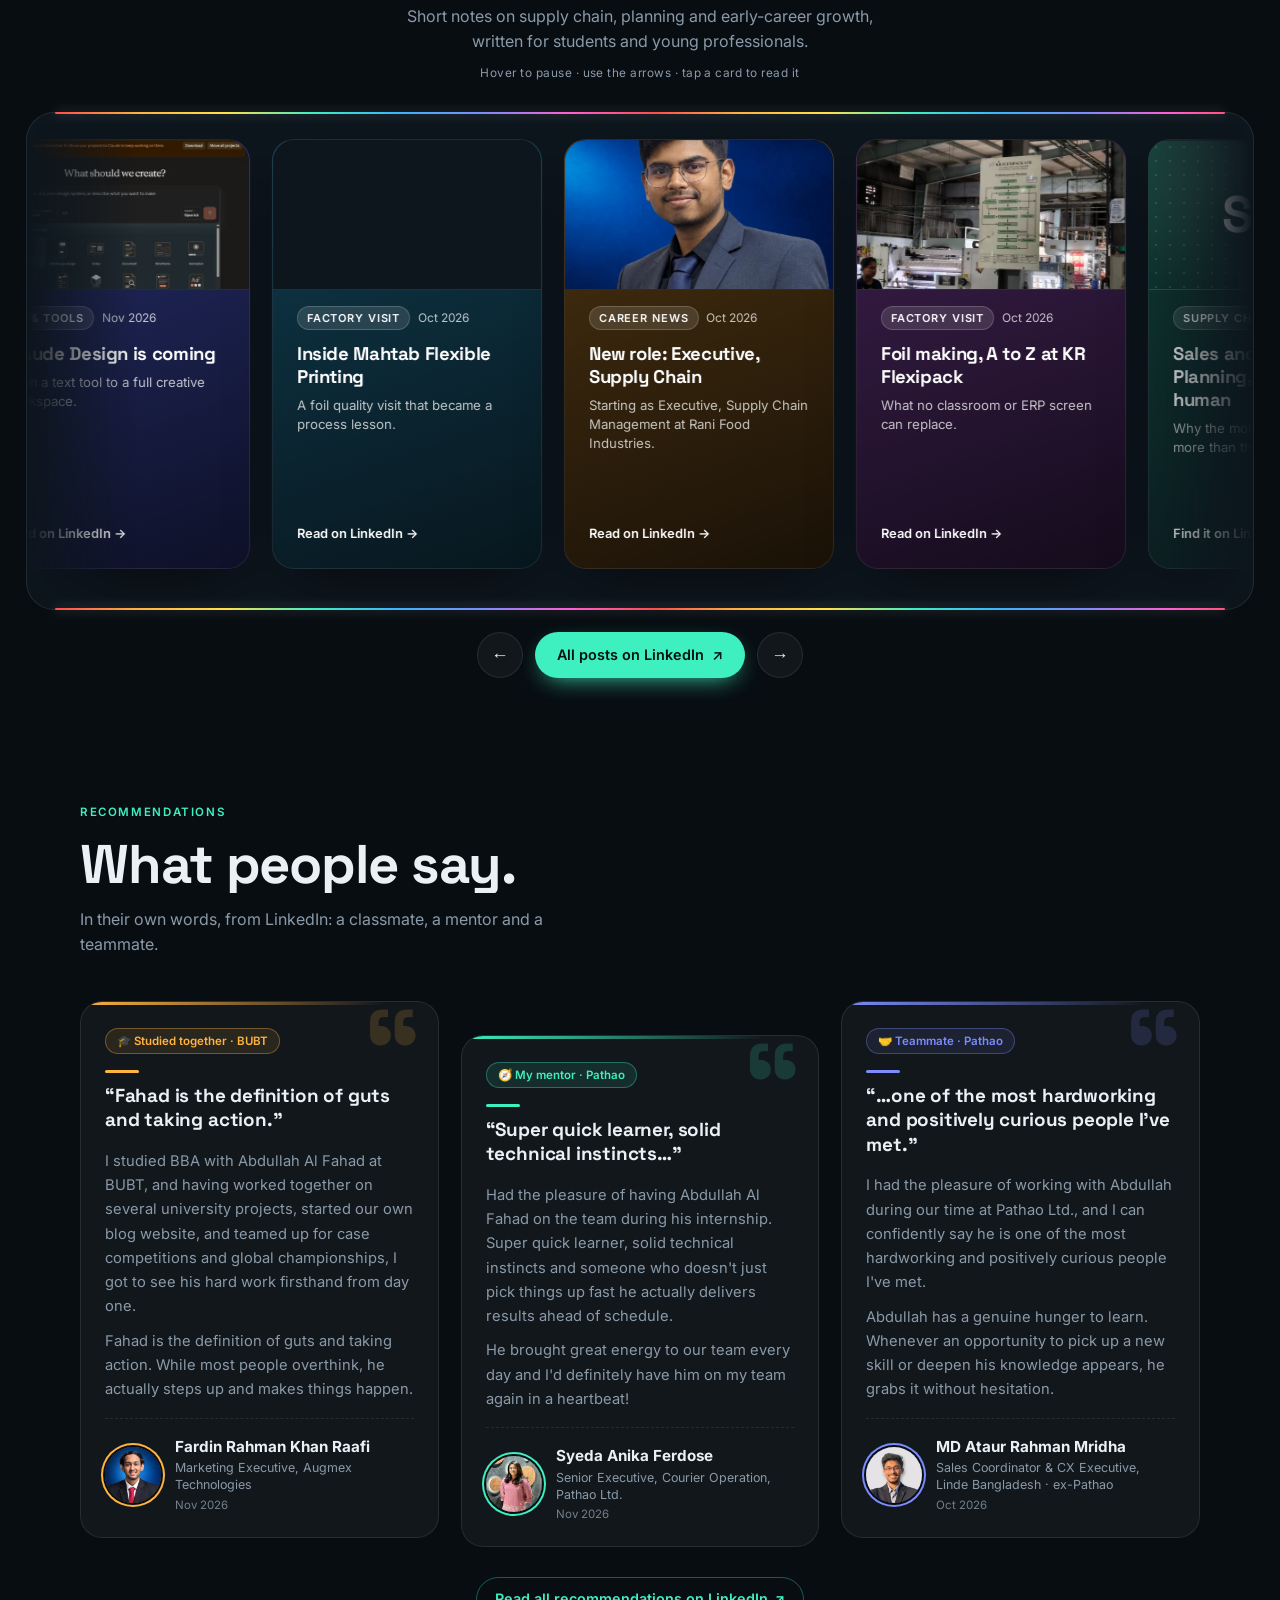
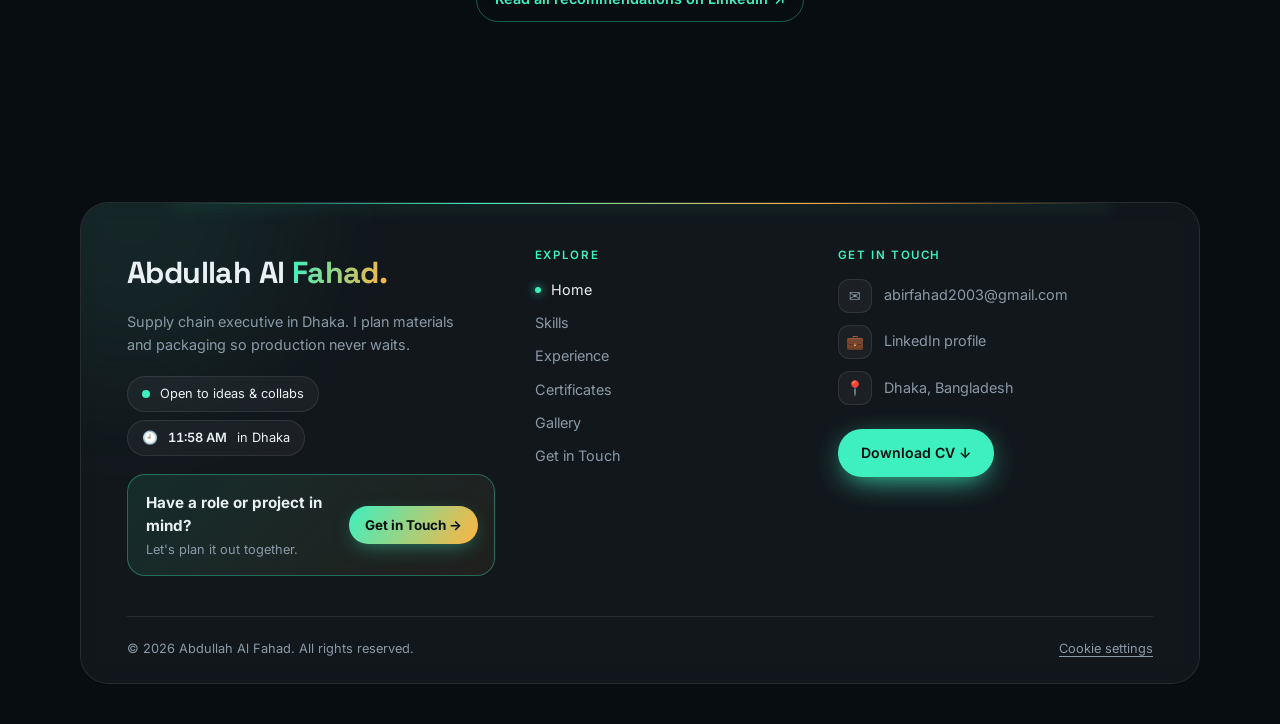
==== commit 00ae9af3: "135+ SKUs everywhere; S&OP + BOM third in Wins Co-Authored-By: Claude Opus 5.5 <noreply@anthropic.co" ====
--- a/index.html
+++ b/index.html
@@ -10,10 +10,10 @@
      CHECK: once the site is live, change "images/headshot.jpg" in og:image
      to the full address, e.g. https://your-site-address/images/headshot.jpg
      (LinkedIn needs the full address to show the picture). -->
-<meta name="description" content="Abdullah Al Fahad, Supply Chain Executive at Rani Food Industries, Dhaka. S&amp;OP, demand and packaging planning across 140+ SKUs.">
+<meta name="description" content="Abdullah Al Fahad, Supply Chain Executive at Rani Food Industries, Dhaka. S&amp;OP, demand and packaging planning across 135+ SKUs.">
 <meta property="og:type" content="website">
 <meta property="og:title" content="Abdullah Al Fahad · Supply Chain Portfolio">
-<meta property="og:description" content="Abdullah Al Fahad, Supply Chain Executive at Rani Food Industries, Dhaka. S&amp;OP, demand and packaging planning across 140+ SKUs.">
+<meta property="og:description" content="Abdullah Al Fahad, Supply Chain Executive at Rani Food Industries, Dhaka. S&amp;OP, demand and packaging planning across 135+ SKUs.">
 <meta property="og:image" content="images/headshot.jpg">
 <meta property="og:image:alt" content="Abdullah Al Fahad in a dark suit and blue tie.">
 <meta name="twitter:card" content="summary">
@@ -117,7 +117,7 @@
         <!-- Your photo (images/headshot.jpg). To change it, replace that file. -->
         <img class="avatar-photo" src="images/headshot.jpg" alt="Abdullah Al Fahad in a dark suit and blue tie." width="640" height="640" fetchpriority="high" decoding="async">
       </div>
-      <div class="chip glass c1"><strong>140+</strong> SKUs planned</div>
+      <div class="chip glass c1"><strong>135+</strong> SKUs planned</div>
       <div class="chip glass c2"><strong>5</strong> categories</div>
       <div class="chip glass c3">🚢 LC &amp; imports</div>
       <div class="chip glass c4">📍 Dhaka</div>
@@ -284,7 +284,7 @@
             <span class="xp-where"><img class="co-logo wide" src="img/logos/goldmark.png" alt="" width="64" height="26">Rani Food Industries Ltd. · Promoted from MTO</span>
             <span class="xp-date">📅 October 2026 – Present</span>
             <ul class="pts">
-              <li>Run S&amp;OP for 140+ SKUs across biscuits, cakes, toast, cookies and culinary.</li>
+              <li>Run S&amp;OP for 135+ SKUs across biscuits, cakes, toast, cookies and culinary.</li>
               <li>Plan raw material and packaging needs from BOMs, lead times and MOQs.</li>
               <li>Handle supplier RFQs, PIs, POs and price revisions; check shortage claims with data.</li>
             </ul>
@@ -295,7 +295,7 @@
             <span class="xp-where"><img class="co-logo wide" src="img/logos/goldmark.png" alt="" width="64" height="26">Rani Food Industries Ltd.</span>
             <span class="xp-date">📅 Apr 2026 – Oct 2026</span>
             <ul class="pts">
-              <li>Built my own S&amp;OP workbook covering 140+ SKUs.</li>
+              <li>Built my own S&amp;OP workbook covering 135+ SKUs.</li>
               <li>Checked forecasts against linear regression and exponential smoothing.</li>
             </ul>
           </li>
@@ -378,7 +378,7 @@
     <span class="tag reveal">Wins</span>
     <h2 class="title reveal d1" data-anim="pop">Wins &amp; achievements.</h2>
     <ul class="award-grid reveal d2">
-      <!-- order (owner, Nov 2026): 50+ flavours imported, 135+ SKUs demand planned, MTO -> Executive, S&OP + BOM, Pathao. Runner-up x2 and ISCEA 70% were removed. -->
+      <!-- order (owner, Nov 2026): 50+ flavours imported, 135+ SKUs demand planned, S&OP + BOM, MTO -> Executive, Pathao. Runner-up x2 and ISCEA 70% were removed. -->
       <li class="award glass c-violet" style="--d:0.0s">
         <div class="award-top"><span class="award-icon" aria-hidden="true">🌏</span><span class="award-kind">Imports</span></div>
         <span class="award-stat">50+</span>
@@ -391,17 +391,17 @@
         <strong class="award-title">Demand planned</strong>
         <span class="award-sub">Across biscuits, cakes, toast, cookies and culinary at Rani Food Industries.</span>
       </li>
-      <li class="award glass c-mint" style="--d:2.6s">
+      <li class="award glass c-pink" style="--d:2.6s">
+        <div class="award-top"><span class="award-icon" aria-hidden="true">📊</span><span class="award-kind">Built</span></div>
+        <span class="award-stat">S&amp;OP + BOM</span>
+        <strong class="award-title">Created for the SCM department</strong>
+        <span class="award-sub">One planning workbook and BOMs across 135+ SKUs.</span>
+      </li>
+      <li class="award glass c-mint" style="--d:3.9s">
         <div class="award-top"><span class="award-icon" aria-hidden="true">🚀</span><span class="award-kind">Career</span></div>
         <span class="award-stat">MTO → Executive</span>
         <strong class="award-title">Promoted at Rani Food Industries</strong>
         <span class="award-sub">Joined as Management Trainee Officer in April 2026.</span>
-      </li>
-      <li class="award glass c-pink" style="--d:3.9s">
-        <div class="award-top"><span class="award-icon" aria-hidden="true">📊</span><span class="award-kind">Built</span></div>
-        <span class="award-stat">S&amp;OP + BOM</span>
-        <strong class="award-title">Created for the SCM department</strong>
-        <span class="award-sub">One planning workbook and BOMs across 140+ SKUs.</span>
       </li>
       <li class="award glass c-sky" style="--d:5.2s">
         <div class="award-top"><span class="award-icon" aria-hidden="true">📈</span><span class="award-kind">Impact</span></div>
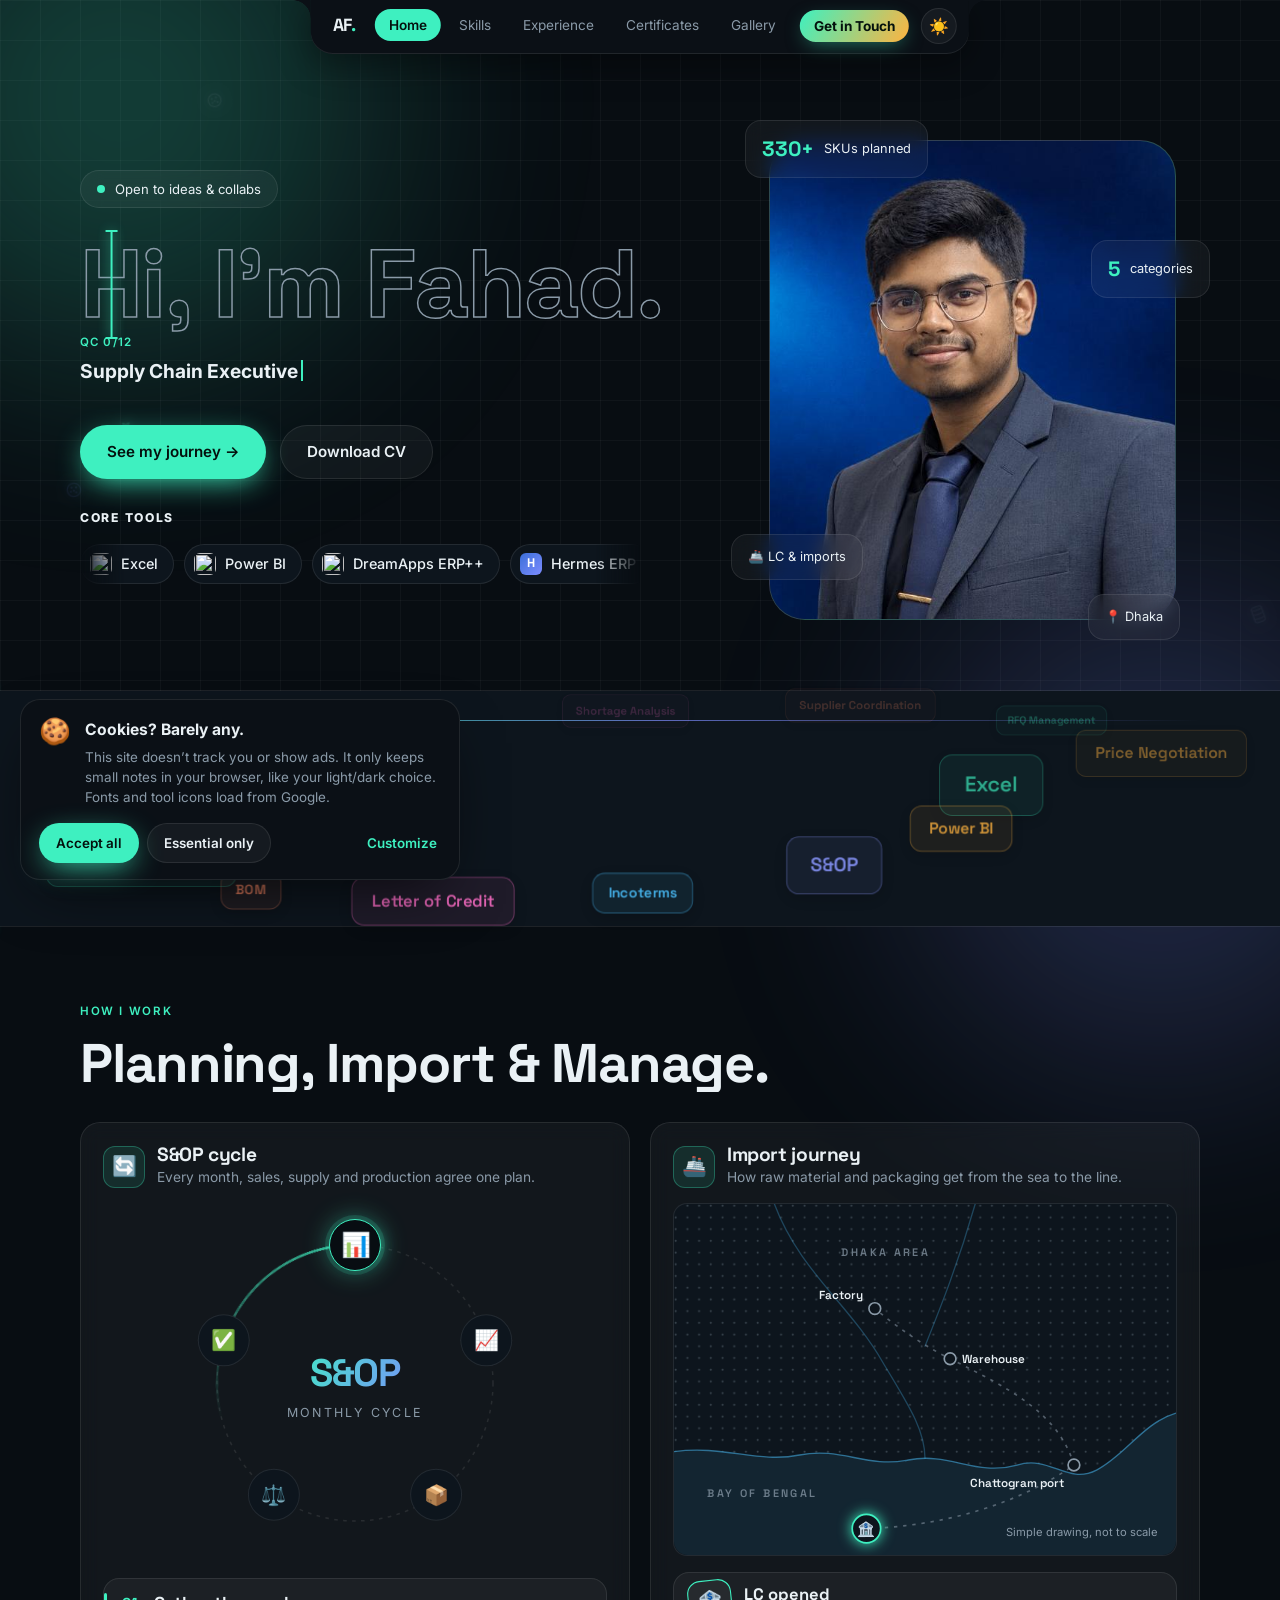
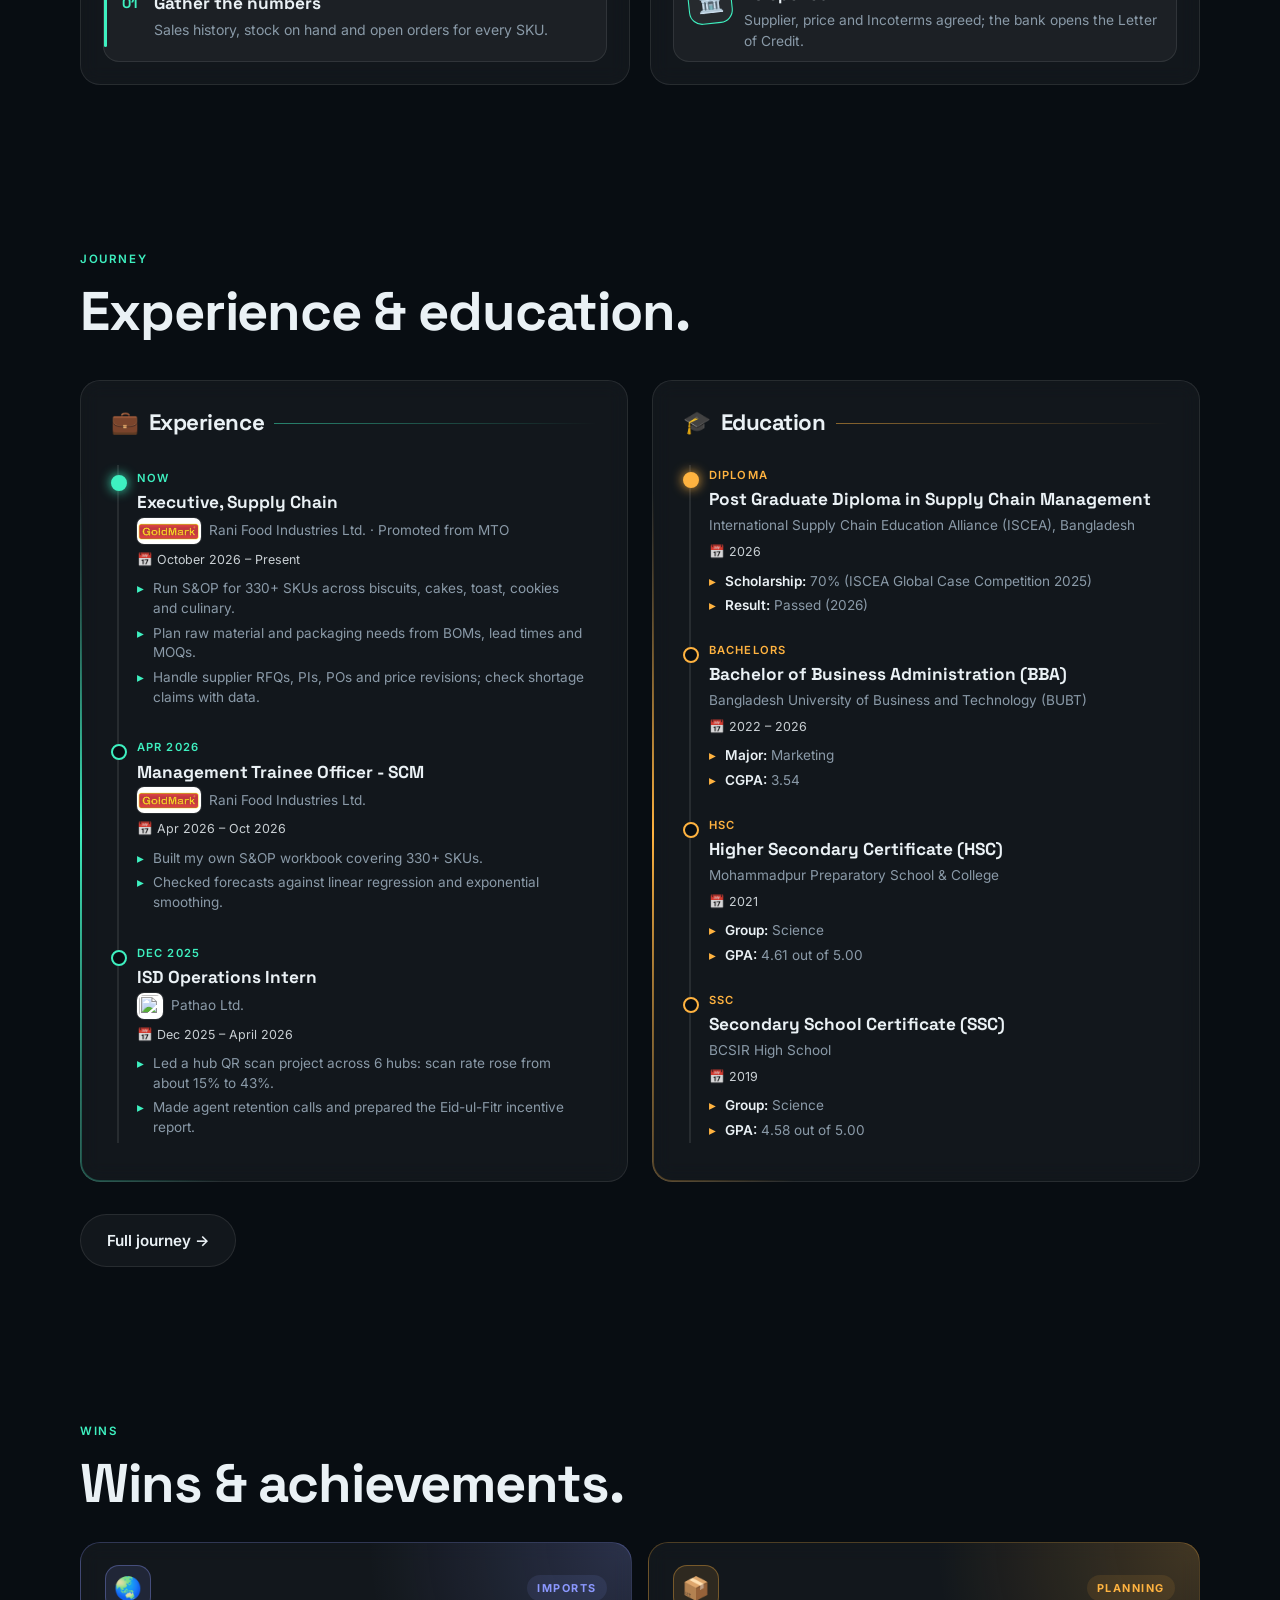
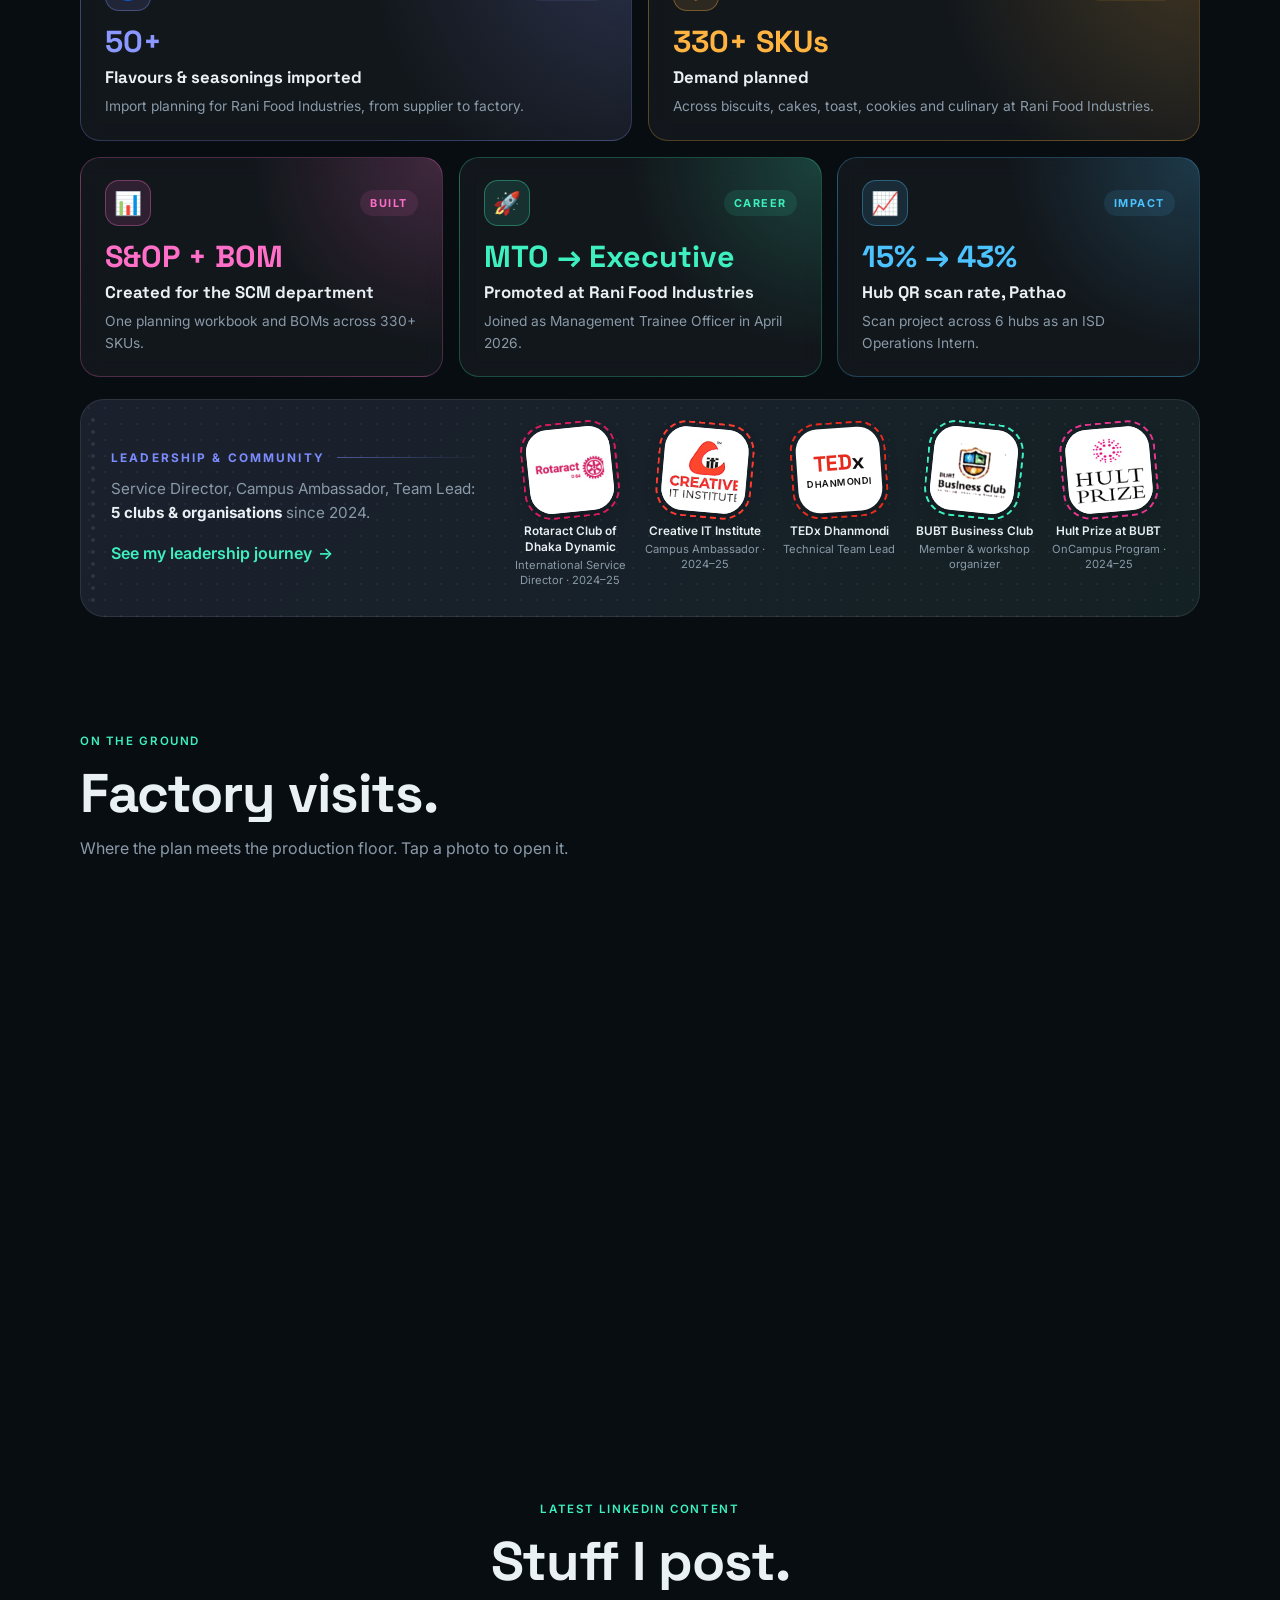
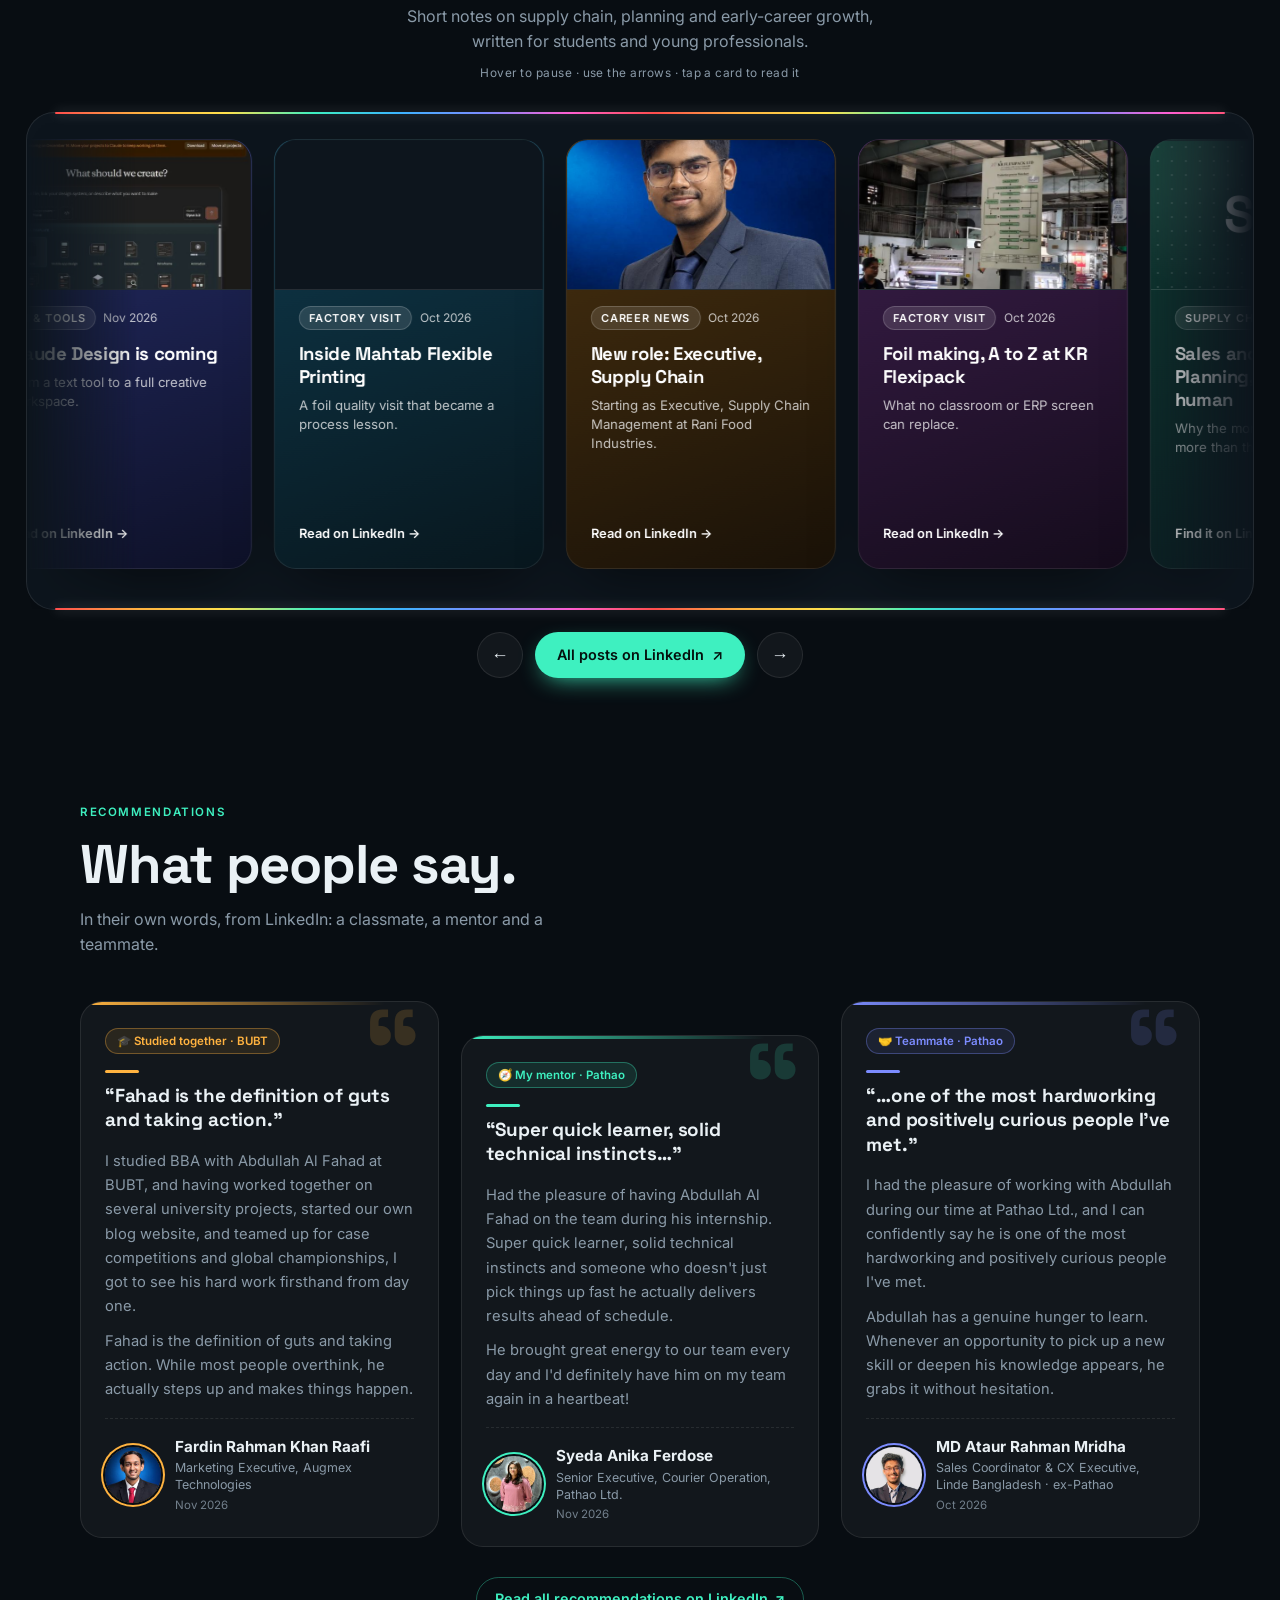
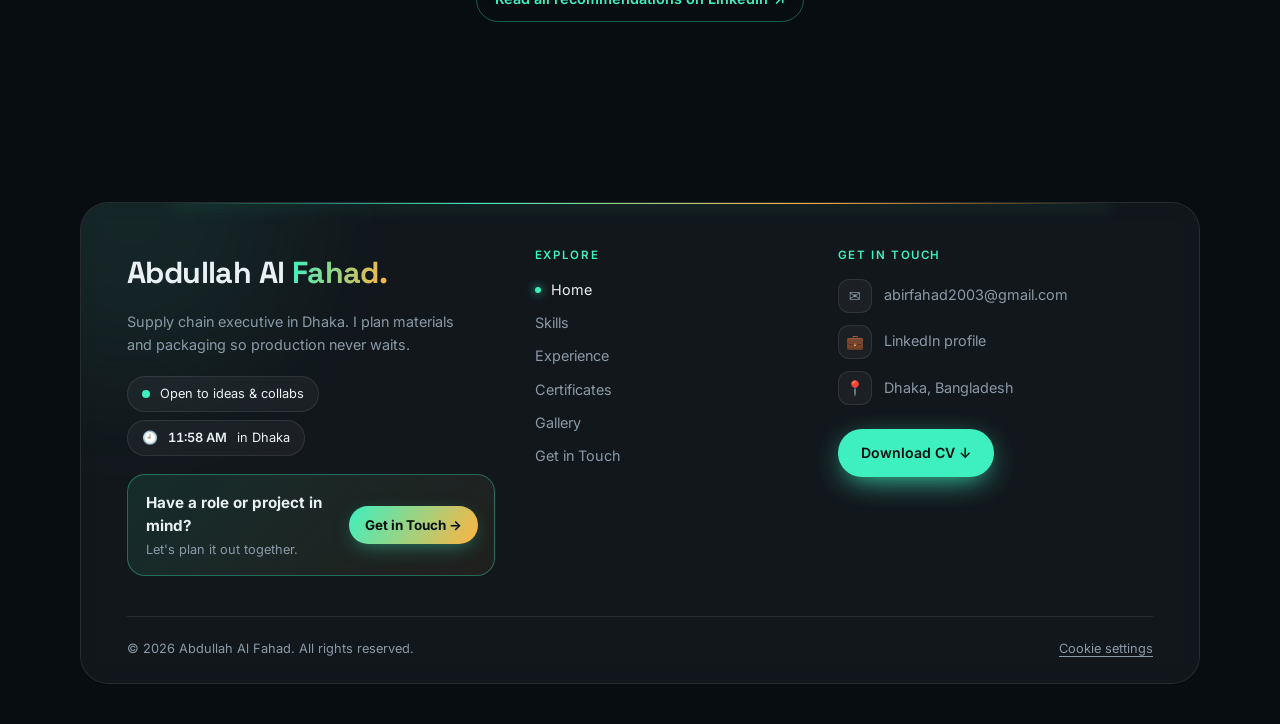
==== commit 7a6b8a31: "Certificates: chosen row in theme mint; 330+ SKUs everywhere Co-Authored-By: Claude Opus 5.5 <norepl" ====
--- a/index.html
+++ b/index.html
@@ -10,10 +10,10 @@
      CHECK: once the site is live, change "images/headshot.jpg" in og:image
      to the full address, e.g. https://your-site-address/images/headshot.jpg
      (LinkedIn needs the full address to show the picture). -->
-<meta name="description" content="Abdullah Al Fahad, Supply Chain Executive at Rani Food Industries, Dhaka. S&amp;OP, demand and packaging planning across 135+ SKUs.">
+<meta name="description" content="Abdullah Al Fahad, Supply Chain Executive at Rani Food Industries, Dhaka. S&amp;OP, demand and packaging planning across 330+ SKUs.">
 <meta property="og:type" content="website">
 <meta property="og:title" content="Abdullah Al Fahad · Supply Chain Portfolio">
-<meta property="og:description" content="Abdullah Al Fahad, Supply Chain Executive at Rani Food Industries, Dhaka. S&amp;OP, demand and packaging planning across 135+ SKUs.">
+<meta property="og:description" content="Abdullah Al Fahad, Supply Chain Executive at Rani Food Industries, Dhaka. S&amp;OP, demand and packaging planning across 330+ SKUs.">
 <meta property="og:image" content="images/headshot.jpg">
 <meta property="og:image:alt" content="Abdullah Al Fahad in a dark suit and blue tie.">
 <meta name="twitter:card" content="summary">
@@ -117,7 +117,7 @@
         <!-- Your photo (images/headshot.jpg). To change it, replace that file. -->
         <img class="avatar-photo" src="images/headshot.jpg" alt="Abdullah Al Fahad in a dark suit and blue tie." width="640" height="640" fetchpriority="high" decoding="async">
       </div>
-      <div class="chip glass c1"><strong>135+</strong> SKUs planned</div>
+      <div class="chip glass c1"><strong>330+</strong> SKUs planned</div>
       <div class="chip glass c2"><strong>5</strong> categories</div>
       <div class="chip glass c3">🚢 LC &amp; imports</div>
       <div class="chip glass c4">📍 Dhaka</div>
@@ -284,7 +284,7 @@
             <span class="xp-where"><img class="co-logo wide" src="img/logos/goldmark.png" alt="" width="64" height="26">Rani Food Industries Ltd. · Promoted from MTO</span>
             <span class="xp-date">📅 October 2026 – Present</span>
             <ul class="pts">
-              <li>Run S&amp;OP for 135+ SKUs across biscuits, cakes, toast, cookies and culinary.</li>
+              <li>Run S&amp;OP for 330+ SKUs across biscuits, cakes, toast, cookies and culinary.</li>
               <li>Plan raw material and packaging needs from BOMs, lead times and MOQs.</li>
               <li>Handle supplier RFQs, PIs, POs and price revisions; check shortage claims with data.</li>
             </ul>
@@ -295,7 +295,7 @@
             <span class="xp-where"><img class="co-logo wide" src="img/logos/goldmark.png" alt="" width="64" height="26">Rani Food Industries Ltd.</span>
             <span class="xp-date">📅 Apr 2026 – Oct 2026</span>
             <ul class="pts">
-              <li>Built my own S&amp;OP workbook covering 135+ SKUs.</li>
+              <li>Built my own S&amp;OP workbook covering 330+ SKUs.</li>
               <li>Checked forecasts against linear regression and exponential smoothing.</li>
             </ul>
           </li>
@@ -378,7 +378,7 @@
     <span class="tag reveal">Wins</span>
     <h2 class="title reveal d1" data-anim="pop">Wins &amp; achievements.</h2>
     <ul class="award-grid reveal d2">
-      <!-- order (owner, Nov 2026): 50+ flavours imported, 135+ SKUs demand planned, S&OP + BOM, MTO -> Executive, Pathao. Runner-up x2 and ISCEA 70% were removed. -->
+      <!-- order (owner, Nov 2026): 50+ flavours imported, 330+ SKUs demand planned, S&OP + BOM, MTO -> Executive, Pathao. Runner-up x2 and ISCEA 70% were removed. -->
       <li class="award glass c-violet" style="--d:0.0s">
         <div class="award-top"><span class="award-icon" aria-hidden="true">🌏</span><span class="award-kind">Imports</span></div>
         <span class="award-stat">50+</span>
@@ -387,7 +387,7 @@
       </li>
       <li class="award glass c-amber" style="--d:1.3s">
         <div class="award-top"><span class="award-icon" aria-hidden="true">📦</span><span class="award-kind">Planning</span></div>
-        <span class="award-stat">135+ SKUs</span>
+        <span class="award-stat">330+ SKUs</span>
         <strong class="award-title">Demand planned</strong>
         <span class="award-sub">Across biscuits, cakes, toast, cookies and culinary at Rani Food Industries.</span>
       </li>
@@ -395,7 +395,7 @@
         <div class="award-top"><span class="award-icon" aria-hidden="true">📊</span><span class="award-kind">Built</span></div>
         <span class="award-stat">S&amp;OP + BOM</span>
         <strong class="award-title">Created for the SCM department</strong>
-        <span class="award-sub">One planning workbook and BOMs across 135+ SKUs.</span>
+        <span class="award-sub">One planning workbook and BOMs across 330+ SKUs.</span>
       </li>
       <li class="award glass c-mint" style="--d:3.9s">
         <div class="award-top"><span class="award-icon" aria-hidden="true">🚀</span><span class="award-kind">Career</span></div>
--- a/css/style.css
+++ b/css/style.css
@@ -1801,6 +1801,7 @@
 .ct-main small { font-size: .68rem; letter-spacing: .12em; text-transform: uppercase; color: var(--muted); }
 .ct-main span { font-weight: 600; overflow-wrap: anywhere; }
 .ct-main em { font-style: normal; font-size: .76rem; color: var(--accent); }
+.ct-main em.ct-note-amber { color: var(--accent-2); }   /* email card: when I reply, in amber */
 .ct-go { color: var(--muted); font-size: 1.1rem; transition: transform .3s, color .3s; }
 .ct-card:hover .ct-go { color: var(--accent); transform: translate(2px, -2px); }
 .ct-copy {
@@ -2365,14 +2366,17 @@
   font: inherit; cursor: pointer; transition: background .25s, border-color .25s;
 }
 .vi-item:hover { background: var(--card); border-color: var(--line); }
-.vi-item.on { background: rgba(var(--accent-rgb), .1); border-color: rgba(var(--accent-rgb), .45); }
+/* the chosen row: filled with the theme mint, dark text (owner asked, Nov 2026) */
+.vi-item.on { background: var(--accent-fill); border-color: transparent; color: var(--on-accent); box-shadow: 0 10px 26px -14px rgba(var(--accent-rgb), .9); }
+.vi-item.on .vi-text small { color: var(--on-accent); opacity: .75; }
 .vi-item:focus-visible { outline: 2px solid var(--accent); outline-offset: 2px; }
 .vi-date { font: 600 .72rem/1.2 var(--font-body); color: var(--muted); font-variant-numeric: tabular-nums; }
-.vi-item.on .vi-date { color: var(--accent); }
+.vi-item.on .vi-date { color: var(--on-accent); }
 .vi-text b { display: block; font-size: .88rem; font-weight: 600; line-height: 1.3; }
 .vi-text small { display: block; font-size: .75rem; color: var(--muted); margin-top: 2px; line-height: 1.3; }
 .vi-go { color: var(--muted); font-size: 1.2rem; transition: transform .25s, color .25s; }
-.vi-item:hover .vi-go, .vi-item.on .vi-go { color: var(--accent); transform: translateX(3px); }
+.vi-item:hover .vi-go { color: var(--accent); transform: translateX(3px); }
+.vi-item.on .vi-go { color: var(--on-accent); transform: translateX(3px); }
 
 .vault-view {
   position: sticky; top: 90px; padding: 18px; border-radius: 24px; border: 1px solid var(--line); background: var(--card);
